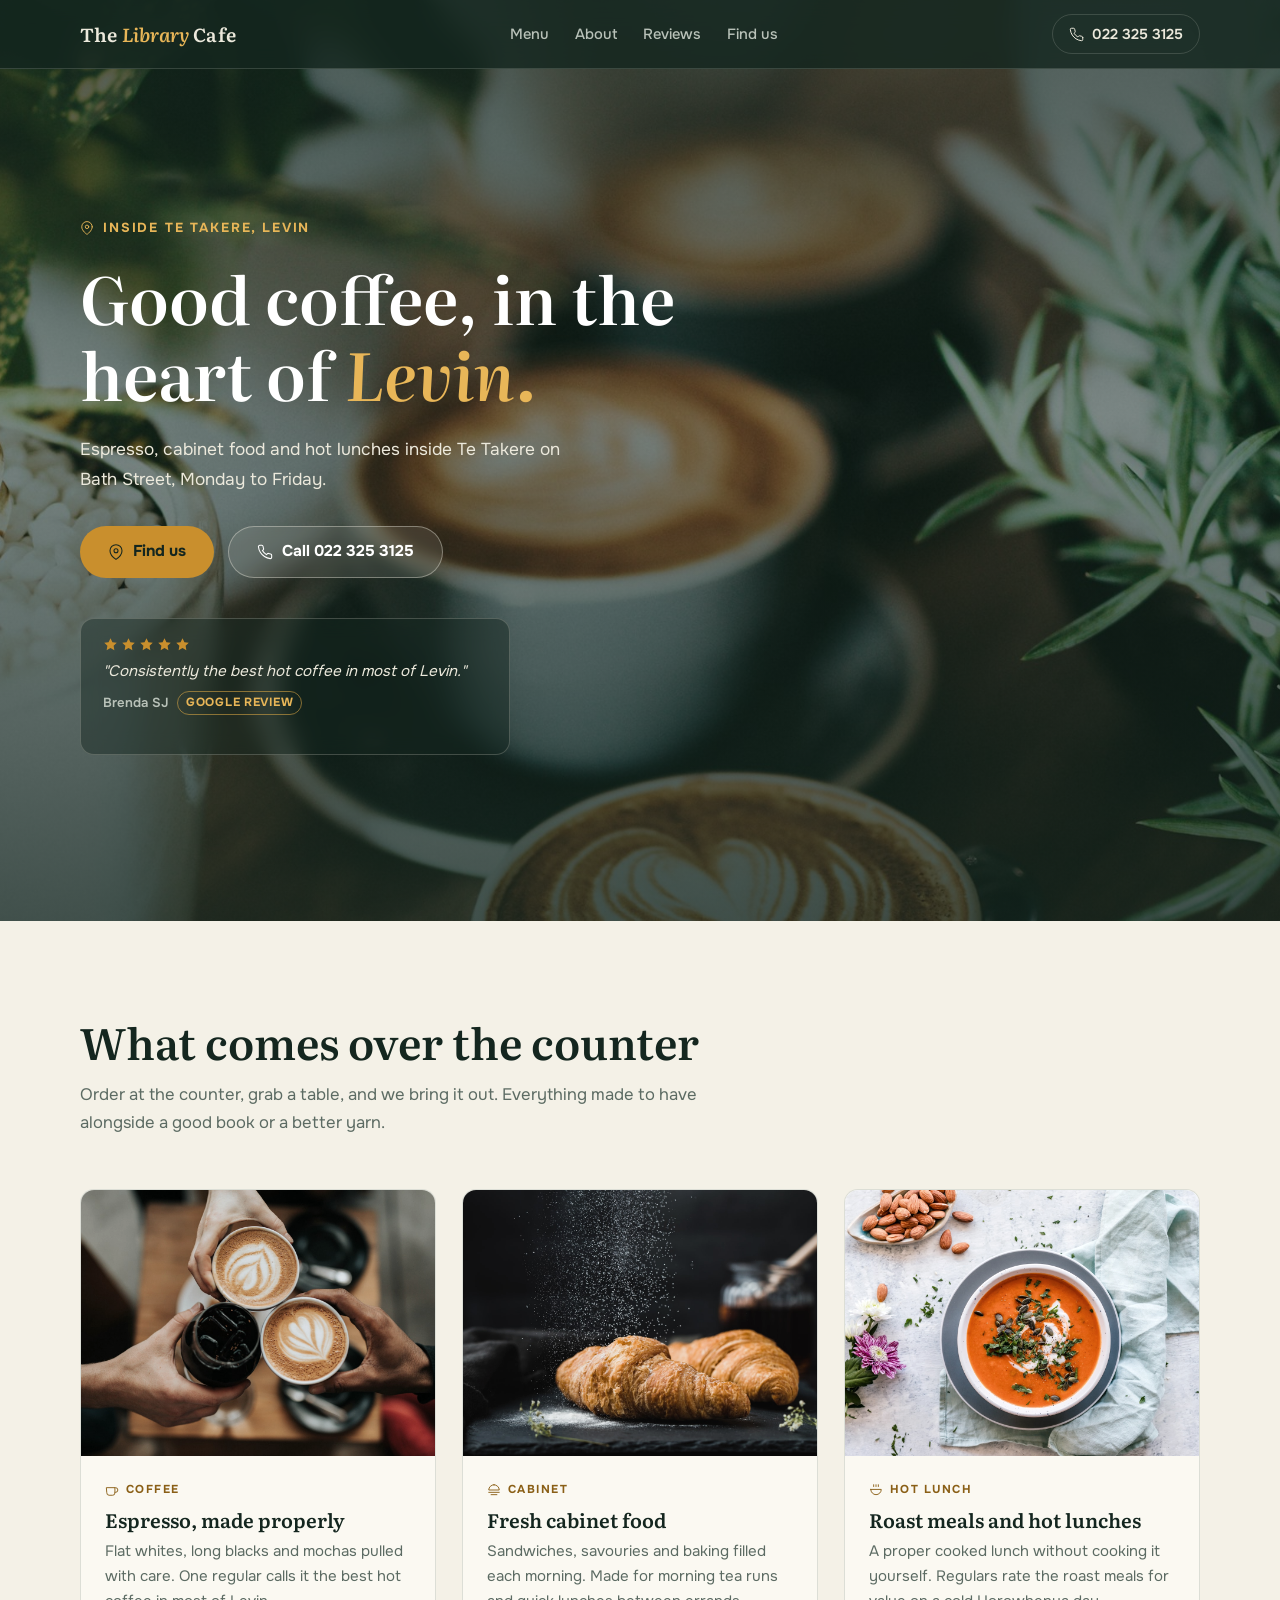
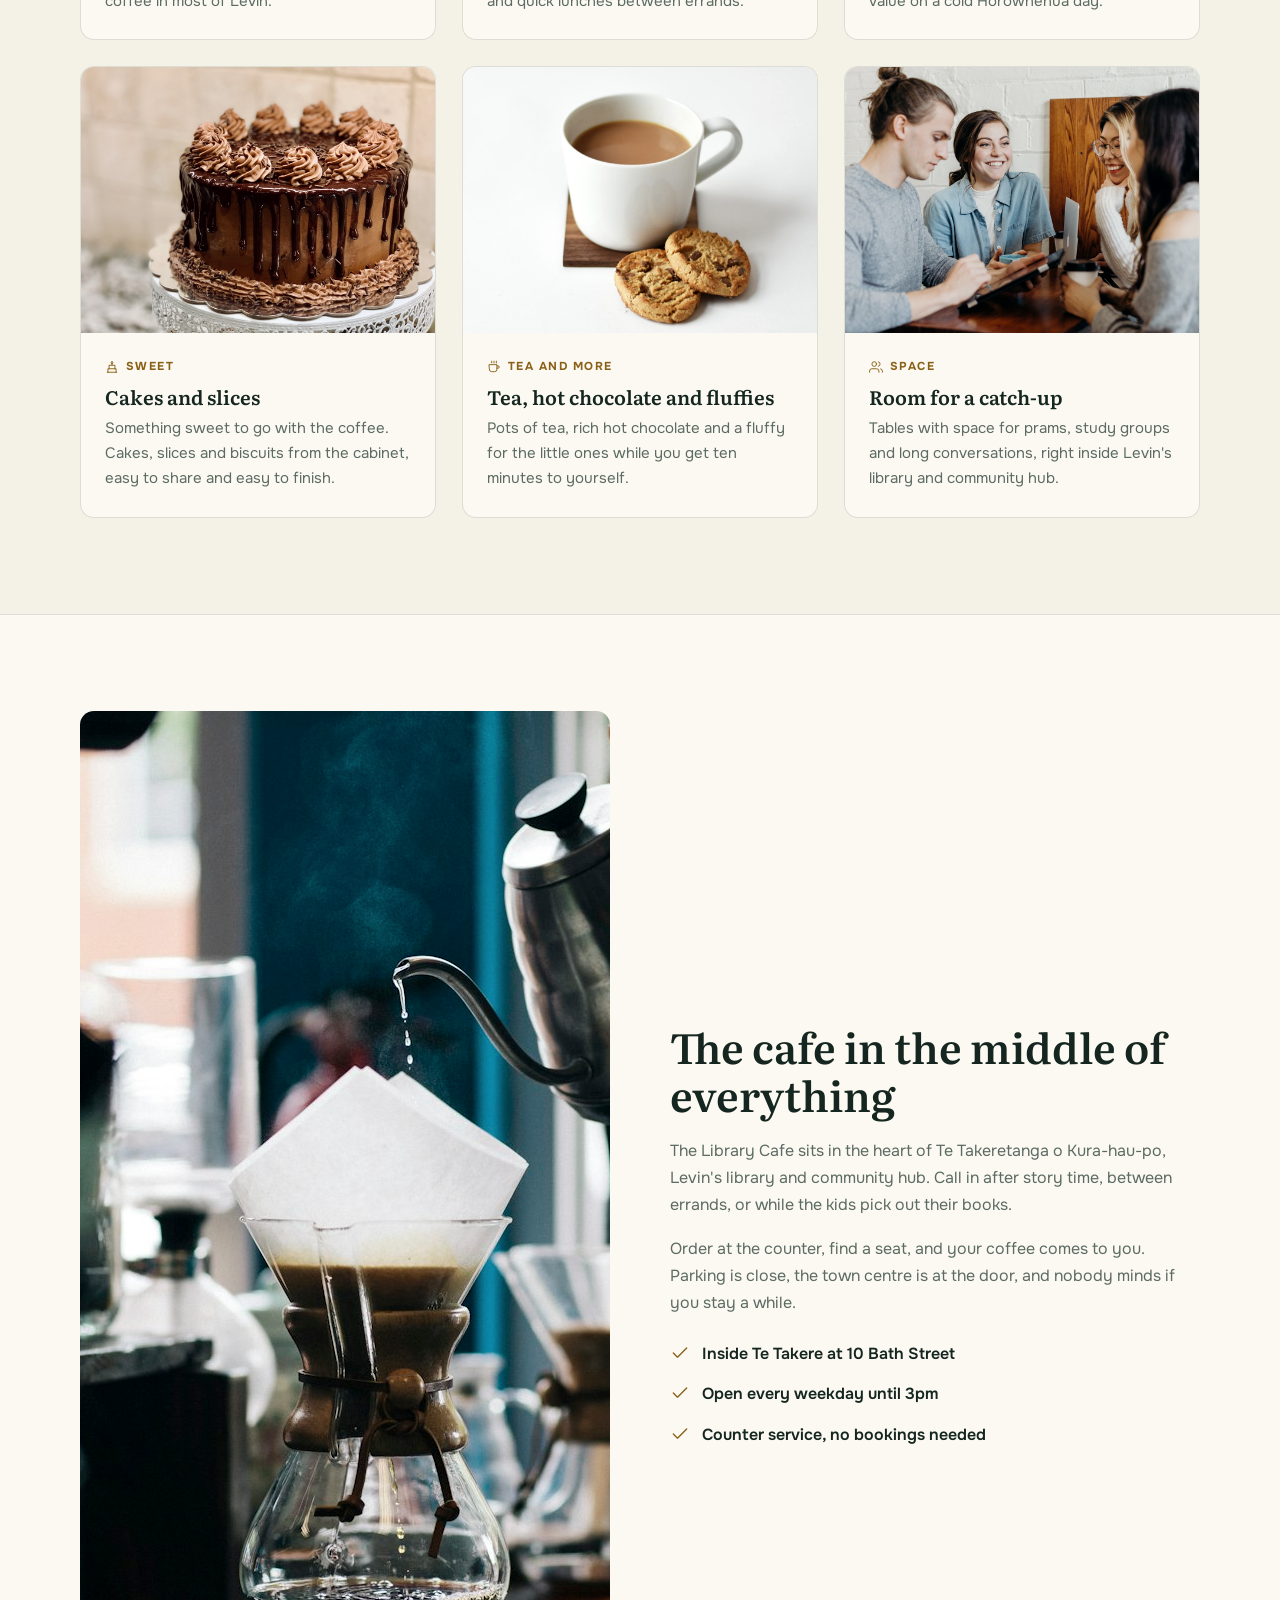
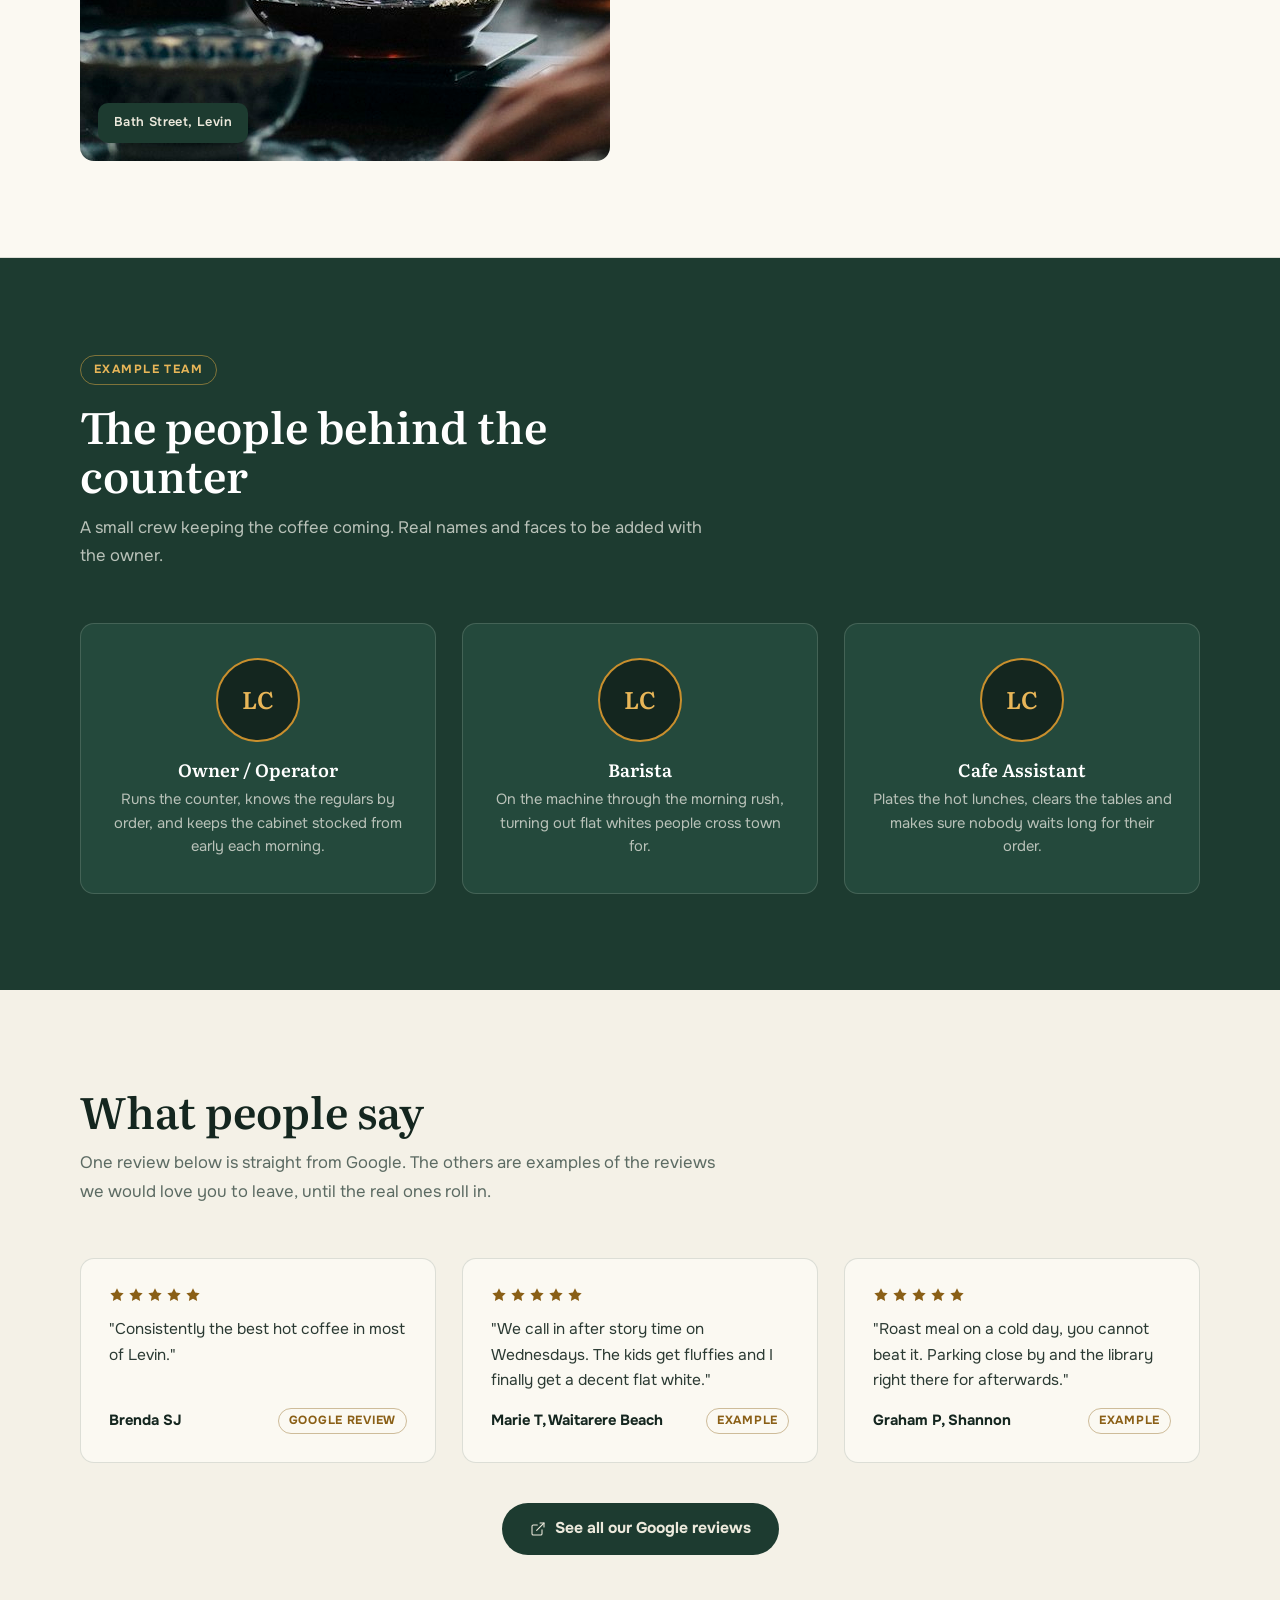
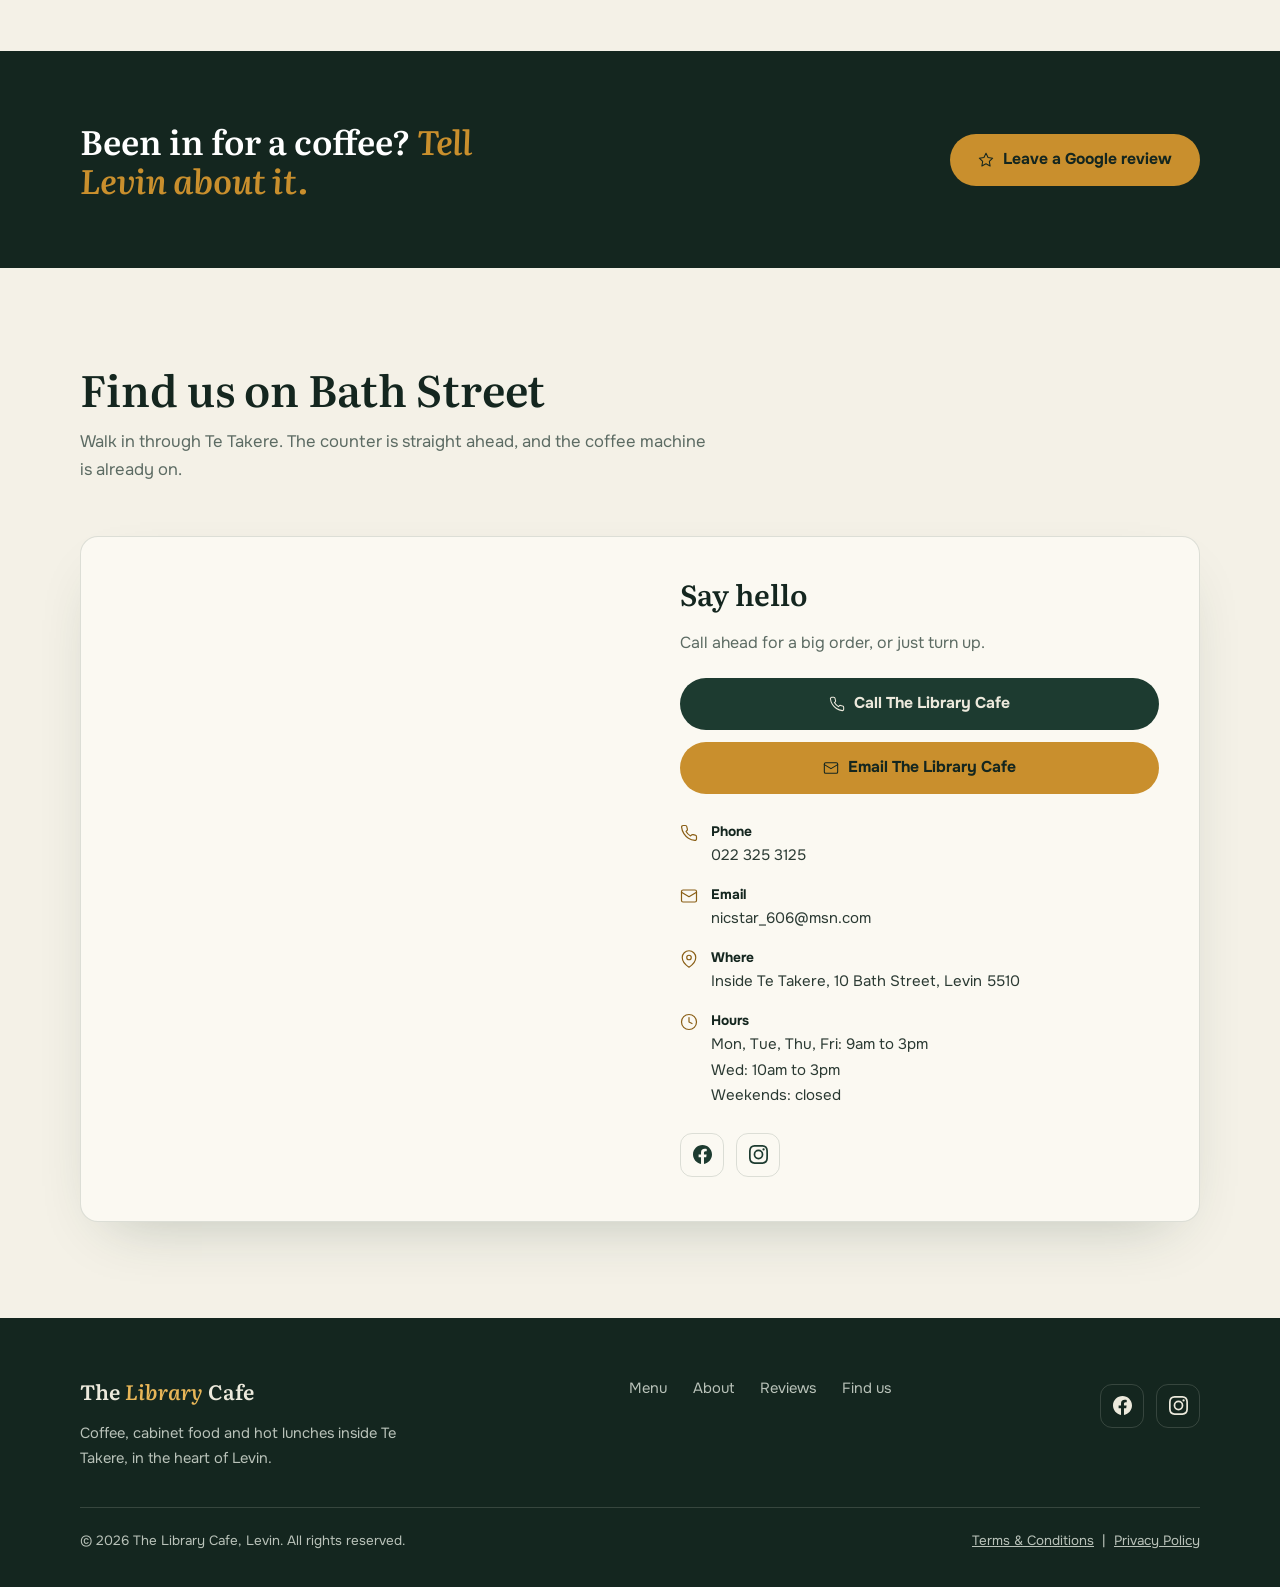
==== index.html @ fff2d2bd "Initial build: The Library Cafe" ====
<!DOCTYPE html>
<html lang="en-NZ">
<head>
<meta charset="UTF-8">
<meta name="viewport" content="width=device-width, initial-scale=1">
<title>The Library Cafe | Cafe, Levin</title>
<meta name="description" content="The Library Cafe inside Te Takere, 10 Bath Street, Levin. Espresso coffee, cabinet food, roast meals and a good place to catch up, Monday to Friday.">
<meta property="og:title" content="The Library Cafe | Cafe, Levin">
<meta property="og:description" content="Espresso coffee, cabinet food and hot lunches inside Te Takere, in the heart of Levin's town centre.">
<meta property="og:type" content="website">
<meta property="og:image" content="img/hero-coffee.jpg">
<link rel="icon" href="data:image/svg+xml,%3Csvg xmlns='http://www.w3.org/2000/svg' viewBox='0 0 64 64'%3E%3Crect width='64' height='64' rx='14' fill='%231d3b30'/%3E%3Ctext x='32' y='45' font-family='Georgia,serif' font-size='38' fill='%23c98f2d' text-anchor='middle'%3EL%3C/text%3E%3C/svg%3E">
<link rel="preconnect" href="https://fonts.googleapis.com">
<link rel="preconnect" href="https://fonts.gstatic.com" crossorigin>
<link href="https://fonts.googleapis.com/css2?family=Literata:opsz,wght@7..72,400;7..72,500;7..72,600;7..72,700&family=Onest:wght@400;500;600;700&display=swap" rel="stylesheet">
<style>
:root{
  --ink:#14261f;
  --pine:#1d3b30;
  --pine-2:#24493c;
  --bone:#f4f1e7;
  --card:#fbf9f2;
  --amber:#c98f2d;
  --amber-bright:#e8b658;
  --amber-deep:#8a5f16;
  --text:#2b3a33;
  --text-soft:#5c6b63;
  --on-dark:#ece9dc;
  --on-dark-soft:#b9c2b9;
  --line:rgba(29,59,48,.14);
  --line-dark:rgba(236,233,220,.16);
  --radius:14px;
  --ease:cubic-bezier(.16,1,.3,1);
}
*{margin:0;padding:0;box-sizing:border-box}
html{scroll-behavior:smooth}
body{font-family:'Onest',sans-serif;color:var(--text);background:var(--bone);line-height:1.7;font-size:16px;overflow-x:hidden}
img{max-width:100%;display:block;image-orientation:from-image}
h1,h2,h3{font-family:'Literata',serif;color:var(--ink);line-height:1.15}
a{color:inherit}
::selection{background:var(--amber);color:var(--ink)}
:focus-visible{outline:2px solid var(--amber);outline-offset:3px}

/* Intro overlay */
#intro{position:fixed;inset:0;background:var(--pine);z-index:200;display:flex;align-items:center;justify-content:center;transition:opacity .7s var(--ease),visibility .7s}
#intro.gone{opacity:0;visibility:hidden}
#intro .mark{font-family:'Literata',serif;color:var(--on-dark);font-size:1.5rem;letter-spacing:.02em;opacity:0;animation:introIn 1s var(--ease) .15s forwards}
#intro .mark em{font-style:italic;color:var(--amber-bright)}
@keyframes introIn{from{opacity:0;transform:translateY(14px)}to{opacity:1;transform:translateY(0)}}

/* Nav */
header{position:fixed;top:0;left:0;right:0;z-index:100;background:rgba(20,38,31,.82);backdrop-filter:blur(12px);-webkit-backdrop-filter:blur(12px);border-bottom:1px solid var(--line-dark)}
.nav{max-width:1160px;margin:0 auto;padding:0 20px;height:68px;display:flex;align-items:center;justify-content:space-between;gap:16px}
.logo{font-family:'Literata',serif;font-weight:600;font-size:1.18rem;color:var(--on-dark);text-decoration:none;letter-spacing:.01em;white-space:nowrap}
.logo em{font-style:italic;color:var(--amber-bright)}
.nav-links{display:flex;align-items:center;gap:26px;list-style:none}
.nav-links a{color:var(--on-dark-soft);text-decoration:none;font-size:.92rem;font-weight:500;transition:color .25s}
.nav-links a:hover{color:#fff}
.nav-phone{display:inline-flex;align-items:center;gap:8px;height:40px;padding:0 16px;border:1px solid var(--line-dark);border-radius:999px;color:var(--on-dark);text-decoration:none;font-weight:600;font-size:.9rem;line-height:1;transition:background .25s,border-color .25s}
.nav-phone:hover{background:var(--amber);border-color:var(--amber);color:var(--ink)}
.nav-phone svg{width:15px;height:15px;flex:none}
#menu-btn{display:none;background:none;border:1px solid var(--line-dark);border-radius:10px;width:44px;height:44px;color:var(--on-dark);cursor:pointer;align-items:center;justify-content:center}
#menu-btn svg{width:20px;height:20px}
#mobile-menu{display:none;background:rgba(20,38,31,.97);border-top:1px solid var(--line-dark);padding:10px 20px 22px}
#mobile-menu.open{display:block}
#mobile-menu a{display:block;padding:13px 4px;color:var(--on-dark);text-decoration:none;font-weight:500;border-bottom:1px solid var(--line-dark)}
#mobile-menu .m-call{margin-top:16px;display:flex;align-items:center;justify-content:center;gap:9px;background:var(--amber);color:var(--ink);border-radius:999px;height:48px;font-weight:700;border-bottom:none}
#mobile-menu .m-call svg{width:16px;height:16px}

/* Hero */
.hero{position:relative;min-height:100dvh;background:var(--pine);display:flex;align-items:center;overflow:hidden}
.hero-slides{position:absolute;inset:0}
.hero-slide{position:absolute;inset:0;background-size:cover;background-position:center;opacity:0;transition:opacity 1.6s ease}
.hero-slide.on{opacity:1}
.hero-scrim{position:absolute;inset:0;background:linear-gradient(180deg,rgba(20,38,31,.72) 0%,rgba(20,38,31,.5) 45%,rgba(20,38,31,.78) 100%)}
.hero-inner{position:relative;z-index:2;max-width:1160px;margin:0 auto;padding:120px 20px 70px;width:100%}
.hero-eyebrow{display:inline-flex;align-items:center;gap:9px;color:var(--amber-bright);font-size:.82rem;font-weight:700;letter-spacing:.14em;text-transform:uppercase;margin-bottom:20px}
.hero-eyebrow svg{width:14px;height:14px}
.hero h1{font-size:clamp(2.5rem,6vw,4.1rem);color:#fff;font-weight:600;max-width:15ch;margin-bottom:20px}
.hero h1 em{font-style:italic;color:var(--amber-bright);line-height:1.15;display:inline-block;padding-bottom:.08em}
.hero p{color:var(--on-dark);max-width:44ch;font-size:1.08rem;margin-bottom:32px}
.hero-ctas{display:flex;gap:14px;flex-wrap:wrap;margin-bottom:40px}
.btn{display:inline-flex;align-items:center;justify-content:center;gap:9px;height:52px;padding:0 28px;border-radius:999px;font-weight:700;font-size:.98rem;text-decoration:none;line-height:1;transition:transform .25s var(--ease),background .25s,color .25s;cursor:pointer;border:none;font-family:inherit}
.btn svg{width:16px;height:16px;flex:none}
.btn:active{transform:scale(.98)}
.btn-amber{background:var(--amber);color:var(--ink)}
.btn-amber:hover{background:#d89c38}
.btn-ghost{background:rgba(236,233,220,.1);color:#fff;border:1px solid rgba(236,233,220,.4);backdrop-filter:blur(6px)}
.btn-ghost:hover{background:rgba(236,233,220,.2)}
.hero-review{max-width:430px;background:rgba(20,38,31,.45);border:1px solid rgba(236,233,220,.22);border-radius:var(--radius);padding:18px 22px;backdrop-filter:blur(10px);-webkit-backdrop-filter:blur(10px)}
.hero-review .stars{color:var(--amber);display:flex;gap:3px;margin-bottom:8px}
.hero-review .stars svg{width:15px;height:15px}
.hq{min-height:76px}
.hq blockquote{color:var(--on-dark);font-size:.95rem;line-height:1.55;font-style:italic;transition:opacity .5s ease}
.hq cite{display:block;margin-top:7px;color:var(--on-dark-soft);font-size:.82rem;font-style:normal;font-weight:600}
.hq .tag{display:inline-block;margin-left:8px;font-size:.74rem;font-weight:700;letter-spacing:.06em;text-transform:uppercase;color:var(--amber-bright);border:1px solid rgba(226,172,69,.55);border-radius:999px;padding:1px 8px;vertical-align:1px}

/* Sections */
section{padding:96px 0}
.wrap{max-width:1160px;margin:0 auto;padding:0 20px}
.sec-head{max-width:640px;margin-bottom:52px}
.sec-head h2{font-size:clamp(1.9rem,4vw,2.7rem);font-weight:600;margin-bottom:14px}
.sec-head p{color:var(--text-soft);font-size:1.04rem}
.reveal{opacity:0;transform:translateY(26px);transition:opacity .8s var(--ease),transform .8s var(--ease)}
.reveal.in{opacity:1;transform:none}

/* Services */
.svc-grid{display:grid;grid-template-columns:repeat(3,1fr);gap:26px}
.svc{background:var(--card);border:1px solid var(--line);border-radius:var(--radius);overflow:hidden;transition:transform .35s var(--ease),box-shadow .35s var(--ease)}
.svc:hover{transform:translateY(-6px);box-shadow:0 18px 40px -18px rgba(29,59,48,.35)}
.svc-img{aspect-ratio:4/3;overflow:hidden}
.svc-img img{width:100%;height:100%;object-fit:cover;filter:saturate(.85) contrast(1.05);transition:transform .6s var(--ease)}
.svc:hover .svc-img img{transform:scale(1.05)}
.svc-body{padding:22px 24px 26px}
.svc-label{display:inline-flex;align-items:center;gap:7px;font-size:.72rem;font-weight:700;letter-spacing:.13em;text-transform:uppercase;color:var(--amber-deep);margin-bottom:9px}
.svc-label svg{width:14px;height:14px}
.svc h3{font-size:1.22rem;font-weight:600;margin-bottom:8px}
.svc p{color:var(--text-soft);font-size:.94rem;line-height:1.65}

/* About */
.about{background:var(--card);border-top:1px solid var(--line);border-bottom:1px solid var(--line)}
.about-grid{display:grid;grid-template-columns:1fr 1fr;gap:60px;align-items:center}
.about-photo{position:relative}
.about-photo img{aspect-ratio:4/3;object-fit:cover;width:100%;border-radius:var(--radius);filter:saturate(.85) contrast(1.05)}
.about-tag{position:absolute;left:18px;bottom:18px;background:var(--pine);color:var(--on-dark);font-size:.8rem;font-weight:600;padding:9px 16px;border-radius:10px;letter-spacing:.03em}
.about-copy h2{font-size:clamp(1.9rem,4vw,2.6rem);font-weight:600;margin-bottom:18px}
.about-copy p{color:var(--text-soft);margin-bottom:16px}
.about-list{list-style:none;margin-top:24px;display:grid;gap:13px}
.about-list li{display:flex;gap:12px;align-items:flex-start;font-weight:600;color:var(--ink)}
.about-list svg{width:20px;height:20px;color:var(--amber-deep);flex:none;margin-top:3px}

/* Crew */
.crew{background:var(--pine)}
.crew .sec-head h2{color:#fff}
.crew .sec-head p{color:var(--on-dark-soft)}
.crew-badge{display:inline-block;font-size:.74rem;font-weight:700;letter-spacing:.12em;text-transform:uppercase;color:var(--amber-bright);border:1px solid rgba(226,172,69,.5);border-radius:999px;padding:4px 13px;margin-bottom:16px}
.crew-grid{display:grid;grid-template-columns:repeat(3,1fr);gap:26px}
.crew-card{background:var(--pine-2);border:1px solid var(--line-dark);border-radius:var(--radius);padding:34px 26px;text-align:center;transition:transform .35s var(--ease)}
.crew-card:hover{transform:translateY(-5px)}
.avatar{width:84px;height:84px;border-radius:50%;background:var(--ink);border:2px solid var(--amber);color:var(--amber-bright);font-family:'Literata',serif;font-size:1.5rem;font-weight:600;display:flex;align-items:center;justify-content:center;margin:0 auto 18px}
.crew-card h3{color:#fff;font-size:1.12rem;font-weight:600;margin-bottom:8px}
.crew-card p{color:var(--on-dark-soft);font-size:.92rem;line-height:1.6}

/* Reviews */
.rev-grid{display:grid;grid-template-columns:repeat(3,1fr);gap:26px;margin-bottom:40px}
.rev-card{background:var(--card);border:1px solid var(--line);border-radius:var(--radius);padding:28px;display:flex;flex-direction:column;gap:14px}
.rev-card .stars{color:var(--amber-deep);display:flex;gap:3px}
.rev-card .stars svg{width:16px;height:16px}
.rev-card blockquote{font-size:.97rem;line-height:1.65;color:var(--text);flex:1}
.rev-meta{display:flex;align-items:center;justify-content:space-between;gap:10px}
.rev-meta strong{color:var(--ink);font-size:.92rem}
.rev-meta span{font-size:.74rem;font-weight:700;letter-spacing:.06em;text-transform:uppercase;color:var(--amber-deep);border:1px solid rgba(138,95,22,.4);border-radius:999px;padding:2px 10px;white-space:nowrap}
.rev-cta{text-align:center}
.btn-pine{background:var(--pine);color:var(--on-dark)}
.btn-pine:hover{background:var(--pine-2)}

/* Review banner */
.banner{background:var(--ink);padding:70px 0}
.banner-inner{display:flex;align-items:center;justify-content:space-between;gap:30px;flex-wrap:wrap}
.banner h2{color:#fff;font-size:clamp(1.5rem,3.4vw,2.1rem);font-weight:600;max-width:24ch}
.banner h2 em{font-style:italic;color:var(--amber)}

/* Contact */
.contact-card{background:var(--card);border:1px solid var(--line);border-radius:calc(var(--radius) + 4px);overflow:hidden;display:grid;grid-template-columns:1fr 1fr;box-shadow:0 24px 60px -30px rgba(29,59,48,.3)}
.contact-map iframe{width:100%;height:100%;min-height:420px;border:0;display:block}
.contact-info{padding:40px 40px 44px;display:flex;flex-direction:column;gap:14px}
.contact-info h2{font-size:1.8rem;font-weight:600;margin-bottom:4px}
.contact-info>p{color:var(--text-soft);margin-bottom:8px}
.contact-btns{display:grid;gap:12px;margin-bottom:12px}
.contact-btns .btn{width:100%}
.c-row{display:flex;gap:13px;align-items:flex-start;font-size:.94rem;color:var(--text)}
.c-row svg{width:18px;height:18px;color:var(--amber-deep);flex:none;margin-top:4px}
.c-row strong{display:block;color:var(--ink);font-size:.86rem}
.c-row a{text-decoration:none;color:var(--text)}
.c-row a:hover{color:var(--amber-deep)}
.socials{display:flex;gap:12px;margin-top:10px}
.socials a{width:44px;height:44px;border:1px solid var(--line);border-radius:12px;display:flex;align-items:center;justify-content:center;color:var(--pine);transition:background .25s,color .25s,border-color .25s}
.socials a:hover{background:var(--pine);color:var(--on-dark);border-color:var(--pine)}
.socials svg{width:19px;height:19px}

/* Footer */
footer{background:var(--ink);color:var(--on-dark-soft);padding:56px 0 34px}
.foot-grid{display:flex;justify-content:space-between;gap:30px;flex-wrap:wrap;align-items:flex-start;margin-bottom:36px}
.foot-brand .logo{font-size:1.3rem}
.foot-brand p{max-width:34ch;font-size:.92rem;margin-top:12px}
.foot-links{display:flex;gap:26px;list-style:none;flex-wrap:wrap}
.foot-links a{color:var(--on-dark-soft);text-decoration:none;font-size:.92rem;transition:color .25s}
.foot-links a:hover{color:#fff}
footer .socials a{border-color:var(--line-dark);color:var(--on-dark)}
footer .socials a:hover{background:var(--amber);color:var(--ink);border-color:var(--amber)}
.foot-base{border-top:1px solid var(--line-dark);padding-top:22px;display:flex;justify-content:space-between;gap:14px;flex-wrap:wrap;font-size:.84rem}
.foot-base a{color:var(--on-dark-soft)}

/* Responsive */
@media (max-width:960px){
  .svc-grid,.crew-grid,.rev-grid{grid-template-columns:repeat(2,1fr)}
  .about-grid{gap:40px}
}
@media (max-width:768px){
  .nav-links{display:none}
  #menu-btn{display:flex}
  .nav-phone{display:none}
  .about-grid,.contact-card{grid-template-columns:1fr}
  .contact-map{order:2}
  .contact-map iframe{min-height:300px}
  .contact-info{order:1;padding:30px 24px 34px}
  section{padding:70px 0}
}
@media (max-width:600px){
  .svc-grid,.crew-grid,.rev-grid{grid-template-columns:1fr}
  .hero-inner{padding:110px 20px 60px}
  .hero-ctas .btn{width:100%}
  .banner-inner{justify-content:center;text-align:center}
}
@media (prefers-reduced-motion:reduce){
  html{scroll-behavior:auto}
  *,*::before,*::after{animation-duration:.01ms !important;transition-duration:.01ms !important}
  .reveal{opacity:1;transform:none}
}
</style>
</head>
<body>

<div id="intro" aria-hidden="true"><div class="mark">The <em>Library</em> Cafe</div></div>

<header>
  <nav class="nav" aria-label="Main">
    <a class="logo" href="#top">The <em>Library</em> Cafe</a>
    <ul class="nav-links">
      <li><a href="#services">Menu</a></li>
      <li><a href="#about">About</a></li>
      <li><a href="#reviews">Reviews</a></li>
      <li><a href="#contact">Find us</a></li>
    </ul>
    <a class="nav-phone" href="tel:+64223253125">
      <svg viewBox="0 0 24 24" fill="none" stroke="currentColor" stroke-width="1.6" stroke-linecap="round" stroke-linejoin="round"><path d="M22 16.92v3a2 2 0 0 1-2.18 2 19.79 19.79 0 0 1-8.63-3.07 19.5 19.5 0 0 1-6-6 19.79 19.79 0 0 1-3.07-8.67A2 2 0 0 1 4.11 2h3a2 2 0 0 1 2 1.72c.13.96.36 1.9.7 2.81a2 2 0 0 1-.45 2.11L8.09 9.91a16 16 0 0 0 6 6l1.27-1.27a2 2 0 0 1 2.11-.45c.91.34 1.85.57 2.81.7A2 2 0 0 1 22 16.92z"/></svg>
      022 325 3125
    </a>
    <button id="menu-btn" aria-label="Open menu" aria-expanded="false">
      <svg viewBox="0 0 24 24" fill="none" stroke="currentColor" stroke-width="1.6" stroke-linecap="round"><line x1="4" y1="7" x2="20" y2="7"/><line x1="4" y1="12" x2="20" y2="12"/><line x1="4" y1="17" x2="20" y2="17"/></svg>
    </button>
  </nav>
  <div id="mobile-menu">
    <a href="#services">Menu</a>
    <a href="#about">About</a>
    <a href="#reviews">Reviews</a>
    <a href="#contact">Find us</a>
    <a class="m-call" href="tel:+64223253125">
      <svg viewBox="0 0 24 24" fill="none" stroke="currentColor" stroke-width="1.6" stroke-linecap="round" stroke-linejoin="round"><path d="M22 16.92v3a2 2 0 0 1-2.18 2 19.79 19.79 0 0 1-8.63-3.07 19.5 19.5 0 0 1-6-6 19.79 19.79 0 0 1-3.07-8.67A2 2 0 0 1 4.11 2h3a2 2 0 0 1 2 1.72c.13.96.36 1.9.7 2.81a2 2 0 0 1-.45 2.11L8.09 9.91a16 16 0 0 0 6 6l1.27-1.27a2 2 0 0 1 2.11-.45c.91.34 1.85.57 2.81.7A2 2 0 0 1 22 16.92z"/></svg>
      Call 022 325 3125
    </a>
  </div>
</header>

<main id="top">

<!-- HERO -->
<section class="hero" id="home" aria-label="Welcome">
  <div class="hero-slides" aria-hidden="true">
    <div class="hero-slide on" style="background-image:url('img/hero-coffee.jpg')"></div>
    <div class="hero-slide" data-src="img/hero-interior.jpg"></div>
    <div class="hero-slide" data-src="img/hero-food.jpg"></div>
  </div>
  <div class="hero-scrim" aria-hidden="true"></div>
  <div class="hero-inner">
    <span class="hero-eyebrow">
      <svg viewBox="0 0 24 24" fill="none" stroke="currentColor" stroke-width="1.6" stroke-linecap="round" stroke-linejoin="round"><path d="M21 10c0 7-9 13-9 13s-9-6-9-13a9 9 0 0 1 18 0z"/><circle cx="12" cy="10" r="3"/></svg>
      Inside Te Takere, Levin
    </span>
    <h1>Good coffee, in the heart of <em>Levin.</em></h1>
    <p>Espresso, cabinet food and hot lunches inside Te Takere on Bath Street, Monday to Friday.</p>
    <div class="hero-ctas">
      <a class="btn btn-amber" href="#contact">
        <svg viewBox="0 0 24 24" fill="none" stroke="currentColor" stroke-width="1.6" stroke-linecap="round" stroke-linejoin="round"><path d="M21 10c0 7-9 13-9 13s-9-6-9-13a9 9 0 0 1 18 0z"/><circle cx="12" cy="10" r="3"/></svg>
        Find us
      </a>
      <a class="btn btn-ghost" href="tel:+64223253125">
        <svg viewBox="0 0 24 24" fill="none" stroke="currentColor" stroke-width="1.6" stroke-linecap="round" stroke-linejoin="round"><path d="M22 16.92v3a2 2 0 0 1-2.18 2 19.79 19.79 0 0 1-8.63-3.07 19.5 19.5 0 0 1-6-6 19.79 19.79 0 0 1-3.07-8.67A2 2 0 0 1 4.11 2h3a2 2 0 0 1 2 1.72c.13.96.36 1.9.7 2.81a2 2 0 0 1-.45 2.11L8.09 9.91a16 16 0 0 0 6 6l1.27-1.27a2 2 0 0 1 2.11-.45c.91.34 1.85.57 2.81.7A2 2 0 0 1 22 16.92z"/></svg>
        Call 022 325 3125
      </a>
    </div>
    <div class="hero-review" aria-label="Reviews">
      <div class="stars" aria-hidden="true">
        <svg viewBox="0 0 24 24" fill="currentColor"><path d="M12 2l3.09 6.26L22 9.27l-5 4.87 1.18 6.88L12 17.77l-6.18 3.25L7 14.14 2 9.27l6.91-1.01z"/></svg>
        <svg viewBox="0 0 24 24" fill="currentColor"><path d="M12 2l3.09 6.26L22 9.27l-5 4.87 1.18 6.88L12 17.77l-6.18 3.25L7 14.14 2 9.27l6.91-1.01z"/></svg>
        <svg viewBox="0 0 24 24" fill="currentColor"><path d="M12 2l3.09 6.26L22 9.27l-5 4.87 1.18 6.88L12 17.77l-6.18 3.25L7 14.14 2 9.27l6.91-1.01z"/></svg>
        <svg viewBox="0 0 24 24" fill="currentColor"><path d="M12 2l3.09 6.26L22 9.27l-5 4.87 1.18 6.88L12 17.77l-6.18 3.25L7 14.14 2 9.27l6.91-1.01z"/></svg>
        <svg viewBox="0 0 24 24" fill="currentColor"><path d="M12 2l3.09 6.26L22 9.27l-5 4.87 1.18 6.88L12 17.77l-6.18 3.25L7 14.14 2 9.27l6.91-1.01z"/></svg>
      </div>
      <div class="hq">
        <blockquote id="hq-text">"Consistently the best hot coffee in most of Levin."</blockquote>
        <cite id="hq-cite">Brenda SJ<span class="tag" id="hq-tag">Google review</span></cite>
      </div>
    </div>
  </div>
</section>

<!-- SERVICES -->
<section id="services">
  <div class="wrap">
    <div class="sec-head reveal">
      <h2>What comes over the counter</h2>
      <p>Order at the counter, grab a table, and we bring it out. Everything made to have alongside a good book or a better yarn.</p>
    </div>
    <div class="svc-grid">
      <article class="svc reveal">
        <div class="svc-img"><img src="img/card-espresso.jpg" alt="Three cups of espresso coffee held together over a cafe table" width="1200" height="900" loading="lazy"></div>
        <div class="svc-body">
          <span class="svc-label"><svg viewBox="0 0 24 24" fill="none" stroke="currentColor" stroke-width="1.6" stroke-linecap="round" stroke-linejoin="round"><path d="M17 8h1a4 4 0 1 1 0 8h-1"/><path d="M3 8h14v9a4 4 0 0 1-4 4H7a4 4 0 0 1-4-4z"/></svg>Coffee</span>
          <h3>Espresso, made properly</h3>
          <p>Flat whites, long blacks and mochas pulled with care. One regular calls it the best hot coffee in most of Levin.</p>
        </div>
      </article>
      <article class="svc reveal">
        <div class="svc-img"><img src="img/card-cabinet.jpg" alt="Fresh croissants dusted with icing sugar" width="1200" height="900" loading="lazy"></div>
        <div class="svc-body">
          <span class="svc-label"><svg viewBox="0 0 24 24" fill="none" stroke="currentColor" stroke-width="1.6" stroke-linecap="round" stroke-linejoin="round"><path d="M12 3a9 9 0 0 0-9 9h18a9 9 0 0 0-9-9z"/><line x1="3" y1="16" x2="21" y2="16"/><line x1="7" y1="20" x2="17" y2="20"/></svg>Cabinet</span>
          <h3>Fresh cabinet food</h3>
          <p>Sandwiches, savouries and baking filled each morning. Made for morning tea runs and quick lunches between errands.</p>
        </div>
      </article>
      <article class="svc reveal">
        <div class="svc-img"><img src="img/card-roast.jpg" alt="Hearty bowl of hot soup topped with fresh herbs and seeds" width="1200" height="900" loading="lazy"></div>
        <div class="svc-body">
          <span class="svc-label"><svg viewBox="0 0 24 24" fill="none" stroke="currentColor" stroke-width="1.6" stroke-linecap="round" stroke-linejoin="round"><path d="M3 11h18a9 9 0 0 1-9 9 9 9 0 0 1-9-9z"/><path d="M8 3v3M12 3v3M16 3v3"/></svg>Hot lunch</span>
          <h3>Roast meals and hot lunches</h3>
          <p>A proper cooked lunch without cooking it yourself. Regulars rate the roast meals for value on a cold Horowhenua day.</p>
        </div>
      </article>
      <article class="svc reveal">
        <div class="svc-img"><img src="img/card-cake.jpg" alt="Chocolate layer cake with dripping ganache on a cake stand" width="1200" height="900" loading="lazy"></div>
        <div class="svc-body">
          <span class="svc-label"><svg viewBox="0 0 24 24" fill="none" stroke="currentColor" stroke-width="1.6" stroke-linecap="round" stroke-linejoin="round"><path d="M4 21h16M5 21v-6h14v6M7 15V9h10v6"/><path d="M12 9V6M12 6a1.5 1.5 0 0 1-1.5-1.5C10.5 3 12 2 12 2s1.5 1 1.5 2.5A1.5 1.5 0 0 1 12 6z"/></svg>Sweet</span>
          <h3>Cakes and slices</h3>
          <p>Something sweet to go with the coffee. Cakes, slices and biscuits from the cabinet, easy to share and easy to finish.</p>
        </div>
      </article>
      <article class="svc reveal">
        <div class="svc-img"><img src="img/card-drinks.jpg" alt="Cup of milky tea with chocolate chip biscuits" width="1200" height="900" loading="lazy"></div>
        <div class="svc-body">
          <span class="svc-label"><svg viewBox="0 0 24 24" fill="none" stroke="currentColor" stroke-width="1.6" stroke-linecap="round" stroke-linejoin="round"><path d="M8 2v3M12 2v3M16 2v3"/><path d="M4 8h13v8a4 4 0 0 1-4 4H8a4 4 0 0 1-4-4z"/><path d="M17 10h2a2 2 0 1 1 0 4h-2"/></svg>Tea and more</span>
          <h3>Tea, hot chocolate and fluffies</h3>
          <p>Pots of tea, rich hot chocolate and a fluffy for the little ones while you get ten minutes to yourself.</p>
        </div>
      </article>
      <article class="svc reveal">
        <div class="svc-img"><img src="img/card-catchup.jpg" alt="Four friends laughing over coffee at a cafe table" width="1200" height="900" loading="lazy"></div>
        <div class="svc-body">
          <span class="svc-label"><svg viewBox="0 0 24 24" fill="none" stroke="currentColor" stroke-width="1.6" stroke-linecap="round" stroke-linejoin="round"><path d="M17 21v-2a4 4 0 0 0-4-4H5a4 4 0 0 0-4 4v2"/><circle cx="9" cy="7" r="4"/><path d="M23 21v-2a4 4 0 0 0-3-3.87"/><path d="M16 3.13a4 4 0 0 1 0 7.75"/></svg>Space</span>
          <h3>Room for a catch-up</h3>
          <p>Tables with space for prams, study groups and long conversations, right inside Levin's library and community hub.</p>
        </div>
      </article>
    </div>
  </div>
</section>

<!-- ABOUT -->
<section class="about" id="about">
  <div class="wrap">
    <div class="about-grid">
      <div class="about-photo reveal">
        <img src="img/about-cafe.jpg" alt="Barista pouring hot water over a filter coffee at the counter" width="1400" height="1050" loading="lazy">
        <span class="about-tag">Bath Street, Levin</span>
      </div>
      <div class="about-copy reveal">
        <h2>The cafe in the middle of everything</h2>
        <p>The Library Cafe sits in the heart of Te Takeretanga o Kura-hau-po, Levin's library and community hub. Call in after story time, between errands, or while the kids pick out their books.</p>
        <p>Order at the counter, find a seat, and your coffee comes to you. Parking is close, the town centre is at the door, and nobody minds if you stay a while.</p>
        <ul class="about-list">
          <li><svg viewBox="0 0 24 24" fill="none" stroke="currentColor" stroke-width="1.6" stroke-linecap="round" stroke-linejoin="round"><path d="M20 6L9 17l-5-5"/></svg>Inside Te Takere at 10 Bath Street</li>
          <li><svg viewBox="0 0 24 24" fill="none" stroke="currentColor" stroke-width="1.6" stroke-linecap="round" stroke-linejoin="round"><path d="M20 6L9 17l-5-5"/></svg>Open every weekday until 3pm</li>
          <li><svg viewBox="0 0 24 24" fill="none" stroke="currentColor" stroke-width="1.6" stroke-linecap="round" stroke-linejoin="round"><path d="M20 6L9 17l-5-5"/></svg>Counter service, no bookings needed</li>
        </ul>
      </div>
    </div>
  </div>
</section>

<!-- CREW -->
<section class="crew" id="crew">
  <div class="wrap">
    <div class="sec-head reveal">
      <span class="crew-badge">Example team</span>
      <h2>The people behind the counter</h2>
      <p>A small crew keeping the coffee coming. Real names and faces to be added with the owner.</p>
    </div>
    <div class="crew-grid">
      <div class="crew-card reveal">
        <div class="avatar" aria-hidden="true">LC</div>
        <h3>Owner / Operator</h3>
        <p>Runs the counter, knows the regulars by order, and keeps the cabinet stocked from early each morning.</p>
      </div>
      <div class="crew-card reveal">
        <div class="avatar" aria-hidden="true">LC</div>
        <h3>Barista</h3>
        <p>On the machine through the morning rush, turning out flat whites people cross town for.</p>
      </div>
      <div class="crew-card reveal">
        <div class="avatar" aria-hidden="true">LC</div>
        <h3>Cafe Assistant</h3>
        <p>Plates the hot lunches, clears the tables and makes sure nobody waits long for their order.</p>
      </div>
    </div>
  </div>
</section>

<!-- REVIEWS -->
<section id="reviews">
  <div class="wrap">
    <div class="sec-head reveal">
      <h2>What people say</h2>
      <p>One review below is straight from Google. The others are examples of the reviews we would love you to leave, until the real ones roll in.</p>
    </div>
    <div class="rev-grid">
      <article class="rev-card reveal">
        <div class="stars" aria-label="5 stars">
          <svg viewBox="0 0 24 24" fill="currentColor"><path d="M12 2l3.09 6.26L22 9.27l-5 4.87 1.18 6.88L12 17.77l-6.18 3.25L7 14.14 2 9.27l6.91-1.01z"/></svg>
          <svg viewBox="0 0 24 24" fill="currentColor"><path d="M12 2l3.09 6.26L22 9.27l-5 4.87 1.18 6.88L12 17.77l-6.18 3.25L7 14.14 2 9.27l6.91-1.01z"/></svg>
          <svg viewBox="0 0 24 24" fill="currentColor"><path d="M12 2l3.09 6.26L22 9.27l-5 4.87 1.18 6.88L12 17.77l-6.18 3.25L7 14.14 2 9.27l6.91-1.01z"/></svg>
          <svg viewBox="0 0 24 24" fill="currentColor"><path d="M12 2l3.09 6.26L22 9.27l-5 4.87 1.18 6.88L12 17.77l-6.18 3.25L7 14.14 2 9.27l6.91-1.01z"/></svg>
          <svg viewBox="0 0 24 24" fill="currentColor"><path d="M12 2l3.09 6.26L22 9.27l-5 4.87 1.18 6.88L12 17.77l-6.18 3.25L7 14.14 2 9.27l6.91-1.01z"/></svg>
        </div>
        <blockquote>"Consistently the best hot coffee in most of Levin."</blockquote>
        <div class="rev-meta"><strong>Brenda SJ</strong><span>Google review</span></div>
      </article>
      <article class="rev-card reveal">
        <div class="stars" aria-label="5 stars">
          <svg viewBox="0 0 24 24" fill="currentColor"><path d="M12 2l3.09 6.26L22 9.27l-5 4.87 1.18 6.88L12 17.77l-6.18 3.25L7 14.14 2 9.27l6.91-1.01z"/></svg>
          <svg viewBox="0 0 24 24" fill="currentColor"><path d="M12 2l3.09 6.26L22 9.27l-5 4.87 1.18 6.88L12 17.77l-6.18 3.25L7 14.14 2 9.27l6.91-1.01z"/></svg>
          <svg viewBox="0 0 24 24" fill="currentColor"><path d="M12 2l3.09 6.26L22 9.27l-5 4.87 1.18 6.88L12 17.77l-6.18 3.25L7 14.14 2 9.27l6.91-1.01z"/></svg>
          <svg viewBox="0 0 24 24" fill="currentColor"><path d="M12 2l3.09 6.26L22 9.27l-5 4.87 1.18 6.88L12 17.77l-6.18 3.25L7 14.14 2 9.27l6.91-1.01z"/></svg>
          <svg viewBox="0 0 24 24" fill="currentColor"><path d="M12 2l3.09 6.26L22 9.27l-5 4.87 1.18 6.88L12 17.77l-6.18 3.25L7 14.14 2 9.27l6.91-1.01z"/></svg>
        </div>
        <blockquote>"We call in after story time on Wednesdays. The kids get fluffies and I finally get a decent flat white."</blockquote>
        <div class="rev-meta"><strong>Marie T, Waitarere Beach</strong><span>Example</span></div>
      </article>
      <article class="rev-card reveal">
        <div class="stars" aria-label="5 stars">
          <svg viewBox="0 0 24 24" fill="currentColor"><path d="M12 2l3.09 6.26L22 9.27l-5 4.87 1.18 6.88L12 17.77l-6.18 3.25L7 14.14 2 9.27l6.91-1.01z"/></svg>
          <svg viewBox="0 0 24 24" fill="currentColor"><path d="M12 2l3.09 6.26L22 9.27l-5 4.87 1.18 6.88L12 17.77l-6.18 3.25L7 14.14 2 9.27l6.91-1.01z"/></svg>
          <svg viewBox="0 0 24 24" fill="currentColor"><path d="M12 2l3.09 6.26L22 9.27l-5 4.87 1.18 6.88L12 17.77l-6.18 3.25L7 14.14 2 9.27l6.91-1.01z"/></svg>
          <svg viewBox="0 0 24 24" fill="currentColor"><path d="M12 2l3.09 6.26L22 9.27l-5 4.87 1.18 6.88L12 17.77l-6.18 3.25L7 14.14 2 9.27l6.91-1.01z"/></svg>
          <svg viewBox="0 0 24 24" fill="currentColor"><path d="M12 2l3.09 6.26L22 9.27l-5 4.87 1.18 6.88L12 17.77l-6.18 3.25L7 14.14 2 9.27l6.91-1.01z"/></svg>
        </div>
        <blockquote>"Roast meal on a cold day, you cannot beat it. Parking close by and the library right there for afterwards."</blockquote>
        <div class="rev-meta"><strong>Graham P, Shannon</strong><span>Example</span></div>
      </article>
    </div>
    <div class="rev-cta reveal">
      <a class="btn btn-pine" href="https://www.google.com/maps/search/?api=1&query=The+Library+Cafe+10+Bath+Street+Levin" target="_blank" rel="noopener">
        <svg viewBox="0 0 24 24" fill="none" stroke="currentColor" stroke-width="1.6" stroke-linecap="round" stroke-linejoin="round"><path d="M18 13v6a2 2 0 0 1-2 2H5a2 2 0 0 1-2-2V8a2 2 0 0 1 2-2h6"/><polyline points="15 3 21 3 21 9"/><line x1="10" y1="14" x2="21" y2="3"/></svg>
        See all our Google reviews
      </a>
    </div>
  </div>
</section>

<!-- REVIEW BANNER -->
<section class="banner" aria-label="Leave a review">
  <div class="wrap banner-inner reveal">
    <h2>Been in for a coffee? <em>Tell Levin about it.</em></h2>
    <a class="btn btn-amber" href="https://www.google.com/maps/search/?api=1&query=The+Library+Cafe+10+Bath+Street+Levin" target="_blank" rel="noopener">
      <svg viewBox="0 0 24 24" fill="none" stroke="currentColor" stroke-width="1.6" stroke-linecap="round" stroke-linejoin="round"><path d="M12 2l3.09 6.26L22 9.27l-5 4.87 1.18 6.88L12 17.77l-6.18 3.25L7 14.14 2 9.27l6.91-1.01z"/></svg>
      Leave a Google review
    </a>
  </div>
</section>

<!-- CONTACT -->
<section id="contact">
  <div class="wrap">
    <div class="sec-head reveal">
      <h2>Find us on Bath Street</h2>
      <p>Walk in through Te Takere. The counter is straight ahead, and the coffee machine is already on.</p>
    </div>
    <div class="contact-card reveal">
      <div class="contact-map">
        <iframe title="Map showing The Library Cafe at Te Takere, 10 Bath Street, Levin" src="https://www.google.com/maps?q=The+Library+Cafe,+10+Bath+Street,+Levin+5510,+New+Zealand&output=embed" loading="lazy" referrerpolicy="no-referrer-when-downgrade" allowfullscreen></iframe>
      </div>
      <div class="contact-info">
        <h2>Say hello</h2>
        <p>Call ahead for a big order, or just turn up.</p>
        <div class="contact-btns">
          <a class="btn btn-pine" href="tel:+64223253125">
            <svg viewBox="0 0 24 24" fill="none" stroke="currentColor" stroke-width="1.6" stroke-linecap="round" stroke-linejoin="round"><path d="M22 16.92v3a2 2 0 0 1-2.18 2 19.79 19.79 0 0 1-8.63-3.07 19.5 19.5 0 0 1-6-6 19.79 19.79 0 0 1-3.07-8.67A2 2 0 0 1 4.11 2h3a2 2 0 0 1 2 1.72c.13.96.36 1.9.7 2.81a2 2 0 0 1-.45 2.11L8.09 9.91a16 16 0 0 0 6 6l1.27-1.27a2 2 0 0 1 2.11-.45c.91.34 1.85.57 2.81.7A2 2 0 0 1 22 16.92z"/></svg>
            Call The Library Cafe
          </a>
          <a class="btn btn-amber" data-gmail data-user="nicstar_606" data-domain="msn.com" data-su="Enquiry%20from%20the%20website" href="#">
            <svg viewBox="0 0 24 24" fill="none" stroke="currentColor" stroke-width="1.6" stroke-linecap="round" stroke-linejoin="round"><rect x="2" y="4" width="20" height="16" rx="2"/><path d="m22 7-10 6L2 7"/></svg>
            Email The Library Cafe
          </a>
        </div>
        <div class="c-row">
          <svg viewBox="0 0 24 24" fill="none" stroke="currentColor" stroke-width="1.6" stroke-linecap="round" stroke-linejoin="round"><path d="M22 16.92v3a2 2 0 0 1-2.18 2 19.79 19.79 0 0 1-8.63-3.07 19.5 19.5 0 0 1-6-6 19.79 19.79 0 0 1-3.07-8.67A2 2 0 0 1 4.11 2h3a2 2 0 0 1 2 1.72c.13.96.36 1.9.7 2.81a2 2 0 0 1-.45 2.11L8.09 9.91a16 16 0 0 0 6 6l1.27-1.27a2 2 0 0 1 2.11-.45c.91.34 1.85.57 2.81.7A2 2 0 0 1 22 16.92z"/></svg>
          <div><strong>Phone</strong><a href="tel:+64223253125">022 325 3125</a></div>
        </div>
        <div class="c-row">
          <svg viewBox="0 0 24 24" fill="none" stroke="currentColor" stroke-width="1.6" stroke-linecap="round" stroke-linejoin="round"><rect x="2" y="4" width="20" height="16" rx="2"/><path d="m22 7-10 6L2 7"/></svg>
          <div><strong>Email</strong><span id="email-text" data-user="nicstar_606" data-domain="msn.com"></span></div>
        </div>
        <div class="c-row">
          <svg viewBox="0 0 24 24" fill="none" stroke="currentColor" stroke-width="1.6" stroke-linecap="round" stroke-linejoin="round"><path d="M21 10c0 7-9 13-9 13s-9-6-9-13a9 9 0 0 1 18 0z"/><circle cx="12" cy="10" r="3"/></svg>
          <div><strong>Where</strong>Inside Te Takere, 10 Bath Street, Levin 5510</div>
        </div>
        <div class="c-row">
          <svg viewBox="0 0 24 24" fill="none" stroke="currentColor" stroke-width="1.6" stroke-linecap="round" stroke-linejoin="round"><circle cx="12" cy="12" r="10"/><polyline points="12 6 12 12 16 14"/></svg>
          <div><strong>Hours</strong>Mon, Tue, Thu, Fri: 9am to 3pm<br>Wed: 10am to 3pm<br>Weekends: closed</div>
        </div>
        <div class="socials">
          <a href="https://www.facebook.com/thelibrarycafelevin/" target="_blank" rel="noopener" aria-label="The Library Cafe on Facebook">
            <svg viewBox="0 0 24 24" fill="currentColor"><path d="M24 12.073c0-6.627-5.373-12-12-12s-12 5.373-12 12c0 5.99 4.388 10.954 10.125 11.854v-8.385H7.078v-3.47h3.047V9.43c0-3.007 1.792-4.669 4.533-4.669 1.312 0 2.686.235 2.686.235v2.953H15.83c-1.491 0-1.956.925-1.956 1.874v2.25h3.328l-.532 3.47h-2.796v8.385C19.612 23.027 24 18.062 24 12.073z"/></svg>
          </a>
          <a href="https://www.instagram.com/thelibrarycafelevin/" target="_blank" rel="noopener" aria-label="The Library Cafe on Instagram">
            <svg viewBox="0 0 24 24" fill="currentColor"><path d="M12 2.163c3.204 0 3.584.012 4.85.07 3.252.148 4.771 1.691 4.919 4.919.058 1.265.069 1.645.069 4.849 0 3.205-.012 3.584-.069 4.849-.149 3.225-1.664 4.771-4.919 4.919-1.266.058-1.644.07-4.85.07-3.204 0-3.584-.012-4.849-.07-3.26-.149-4.771-1.699-4.919-4.92-.058-1.265-.07-1.644-.07-4.849 0-3.204.013-3.583.07-4.849.149-3.227 1.664-4.771 4.919-4.919 1.266-.057 1.645-.069 4.849-.069zm0-2.163c-3.259 0-3.667.014-4.947.072-4.358.2-6.78 2.618-6.98 6.98-.059 1.281-.073 1.689-.073 4.948 0 3.259.014 3.668.072 4.948.2 4.358 2.618 6.78 6.98 6.98 1.281.058 1.689.072 4.948.072 3.259 0 3.668-.014 4.948-.072 4.354-.2 6.782-2.618 6.979-6.98.059-1.28.073-1.689.073-4.948 0-3.259-.014-3.667-.072-4.947-.196-4.354-2.617-6.78-6.979-6.98-1.281-.059-1.69-.073-4.949-.073zm0 5.838a6.162 6.162 0 1 0 0 12.324 6.162 6.162 0 0 0 0-12.324zm0 10.162a4 4 0 1 1 0-8 4 4 0 0 1 0 8zm6.406-11.845a1.44 1.44 0 1 0 0 2.881 1.44 1.44 0 0 0 0-2.881z"/></svg>
          </a>
        </div>
      </div>
    </div>
  </div>
</section>

</main>

<footer>
  <div class="wrap">
    <div class="foot-grid">
      <div class="foot-brand">
        <a class="logo" href="#top">The <em>Library</em> Cafe</a>
        <p>Coffee, cabinet food and hot lunches inside Te Takere, in the heart of Levin.</p>
      </div>
      <ul class="foot-links">
        <li><a href="#services">Menu</a></li>
        <li><a href="#about">About</a></li>
        <li><a href="#reviews">Reviews</a></li>
        <li><a href="#contact">Find us</a></li>
      </ul>
      <div class="socials">
        <a href="https://www.facebook.com/thelibrarycafelevin/" target="_blank" rel="noopener" aria-label="The Library Cafe on Facebook">
          <svg viewBox="0 0 24 24" fill="currentColor"><path d="M24 12.073c0-6.627-5.373-12-12-12s-12 5.373-12 12c0 5.99 4.388 10.954 10.125 11.854v-8.385H7.078v-3.47h3.047V9.43c0-3.007 1.792-4.669 4.533-4.669 1.312 0 2.686.235 2.686.235v2.953H15.83c-1.491 0-1.956.925-1.956 1.874v2.25h3.328l-.532 3.47h-2.796v8.385C19.612 23.027 24 18.062 24 12.073z"/></svg>
        </a>
        <a href="https://www.instagram.com/thelibrarycafelevin/" target="_blank" rel="noopener" aria-label="The Library Cafe on Instagram">
          <svg viewBox="0 0 24 24" fill="currentColor"><path d="M12 2.163c3.204 0 3.584.012 4.85.07 3.252.148 4.771 1.691 4.919 4.919.058 1.265.069 1.645.069 4.849 0 3.205-.012 3.584-.069 4.849-.149 3.225-1.664 4.771-4.919 4.919-1.266.058-1.644.07-4.85.07-3.204 0-3.584-.012-4.849-.07-3.26-.149-4.771-1.699-4.919-4.92-.058-1.265-.07-1.644-.07-4.849 0-3.204.013-3.583.07-4.849.149-3.227 1.664-4.771 4.919-4.919 1.266-.057 1.645-.069 4.849-.069zm0-2.163c-3.259 0-3.667.014-4.947.072-4.358.2-6.78 2.618-6.98 6.98-.059 1.281-.073 1.689-.073 4.948 0 3.259.014 3.668.072 4.948.2 4.358 2.618 6.78 6.98 6.98 1.281.058 1.689.072 4.948.072 3.259 0 3.668-.014 4.948-.072 4.354-.2 6.782-2.618 6.979-6.98.059-1.28.073-1.689.073-4.948 0-3.259-.014-3.667-.072-4.947-.196-4.354-2.617-6.78-6.979-6.98-1.281-.059-1.69-.073-4.949-.073zm0 5.838a6.162 6.162 0 1 0 0 12.324 6.162 6.162 0 0 0 0-12.324zm0 10.162a4 4 0 1 1 0-8 4 4 0 0 1 0 8zm6.406-11.845a1.44 1.44 0 1 0 0 2.881 1.44 1.44 0 0 0 0-2.881z"/></svg>
        </a>
      </div>
    </div>
    <div class="foot-base">
      <span>&copy; <span id="year"></span> The Library Cafe, Levin. All rights reserved.</span>
      <span><a href="terms.html">Terms &amp; Conditions</a> &nbsp;|&nbsp; <a href="privacy.html">Privacy Policy</a></span>
    </div>
  </div>
</footer>

<script>
(function(){
  var reduce=window.matchMedia('(prefers-reduced-motion: reduce)').matches;

  /* Intro */
  var intro=document.getElementById('intro');
  window.addEventListener('load',function(){
    setTimeout(function(){intro.classList.add('gone');},reduce?100:900);
  });
  setTimeout(function(){intro.classList.add('gone');},2500);

  /* Mobile menu */
  var btn=document.getElementById('menu-btn'),menu=document.getElementById('mobile-menu');
  btn.addEventListener('click',function(){
    var open=menu.classList.toggle('open');
    btn.setAttribute('aria-expanded',open?'true':'false');
  });
  menu.querySelectorAll('a').forEach(function(a){a.addEventListener('click',function(){menu.classList.remove('open');btn.setAttribute('aria-expanded','false');});});

  /* Hero slides: lazy-load then rotate */
  var slides=[].slice.call(document.querySelectorAll('.hero-slide'));
  slides.forEach(function(s){var src=s.getAttribute('data-src');if(src){s.style.backgroundImage="url('"+src+"')";}});
  if(!reduce&&slides.length>1){
    var si=0;
    setInterval(function(){
      slides[si].classList.remove('on');
      si=(si+1)%slides.length;
      slides[si].classList.add('on');
    },6000);
  }

  /* Hero review quotes */
  var quotes=[
    {t:'"Consistently the best hot coffee in most of Levin."',c:'Brenda SJ',tag:'Google review'},
    {t:'"The kids get fluffies and I finally get a decent flat white."',c:'Marie T, Waitarere Beach',tag:'Example'},
    {t:'"Roast meal on a cold day, you cannot beat it."',c:'Graham P, Shannon',tag:'Example'}
  ];
  var hqT=document.getElementById('hq-text'),hqC=document.getElementById('hq-cite'),qi=0;
  if(!reduce&&hqT){
    setInterval(function(){
      hqT.style.opacity=0;
      setTimeout(function(){
        qi=(qi+1)%quotes.length;
        hqT.textContent=quotes[qi].t;
        hqC.innerHTML='';
        hqC.appendChild(document.createTextNode(quotes[qi].c));
        var tag=document.createElement('span');tag.className='tag';tag.textContent=quotes[qi].tag;
        hqC.appendChild(tag);
        hqT.style.opacity=1;
      },500);
    },6000);
  }

  /* Scroll reveals */
  if('IntersectionObserver' in window&&!reduce){
    var io=new IntersectionObserver(function(es){
      es.forEach(function(e){if(e.isIntersecting){e.target.classList.add('in');io.unobserve(e.target);}});
    },{threshold:.12,rootMargin:'0px 0px -40px 0px'});
    document.querySelectorAll('.reveal').forEach(function(el){io.observe(el);});
  }else{
    document.querySelectorAll('.reveal').forEach(function(el){el.classList.add('in');});
  }

  /* Gmail compose buttons */
  document.querySelectorAll('a[data-gmail]').forEach(function(a){
    var to=a.getAttribute('data-user')+'@'+a.getAttribute('data-domain');
    a.href='https://mail.google.com/mail/?view=cm&fs=1&to='+encodeURIComponent(to)+'&su='+(a.getAttribute('data-su')||'')+'&body='+(a.getAttribute('data-body')||'');
    a.target='_blank';a.rel='noopener';
  });

  /* Email row text */
  var et=document.getElementById('email-text');
  if(et){et.textContent=et.getAttribute('data-user')+'@'+et.getAttribute('data-domain');}

  document.getElementById('year').textContent=new Date().getFullYear();
})();
</script>
</body>
</html>
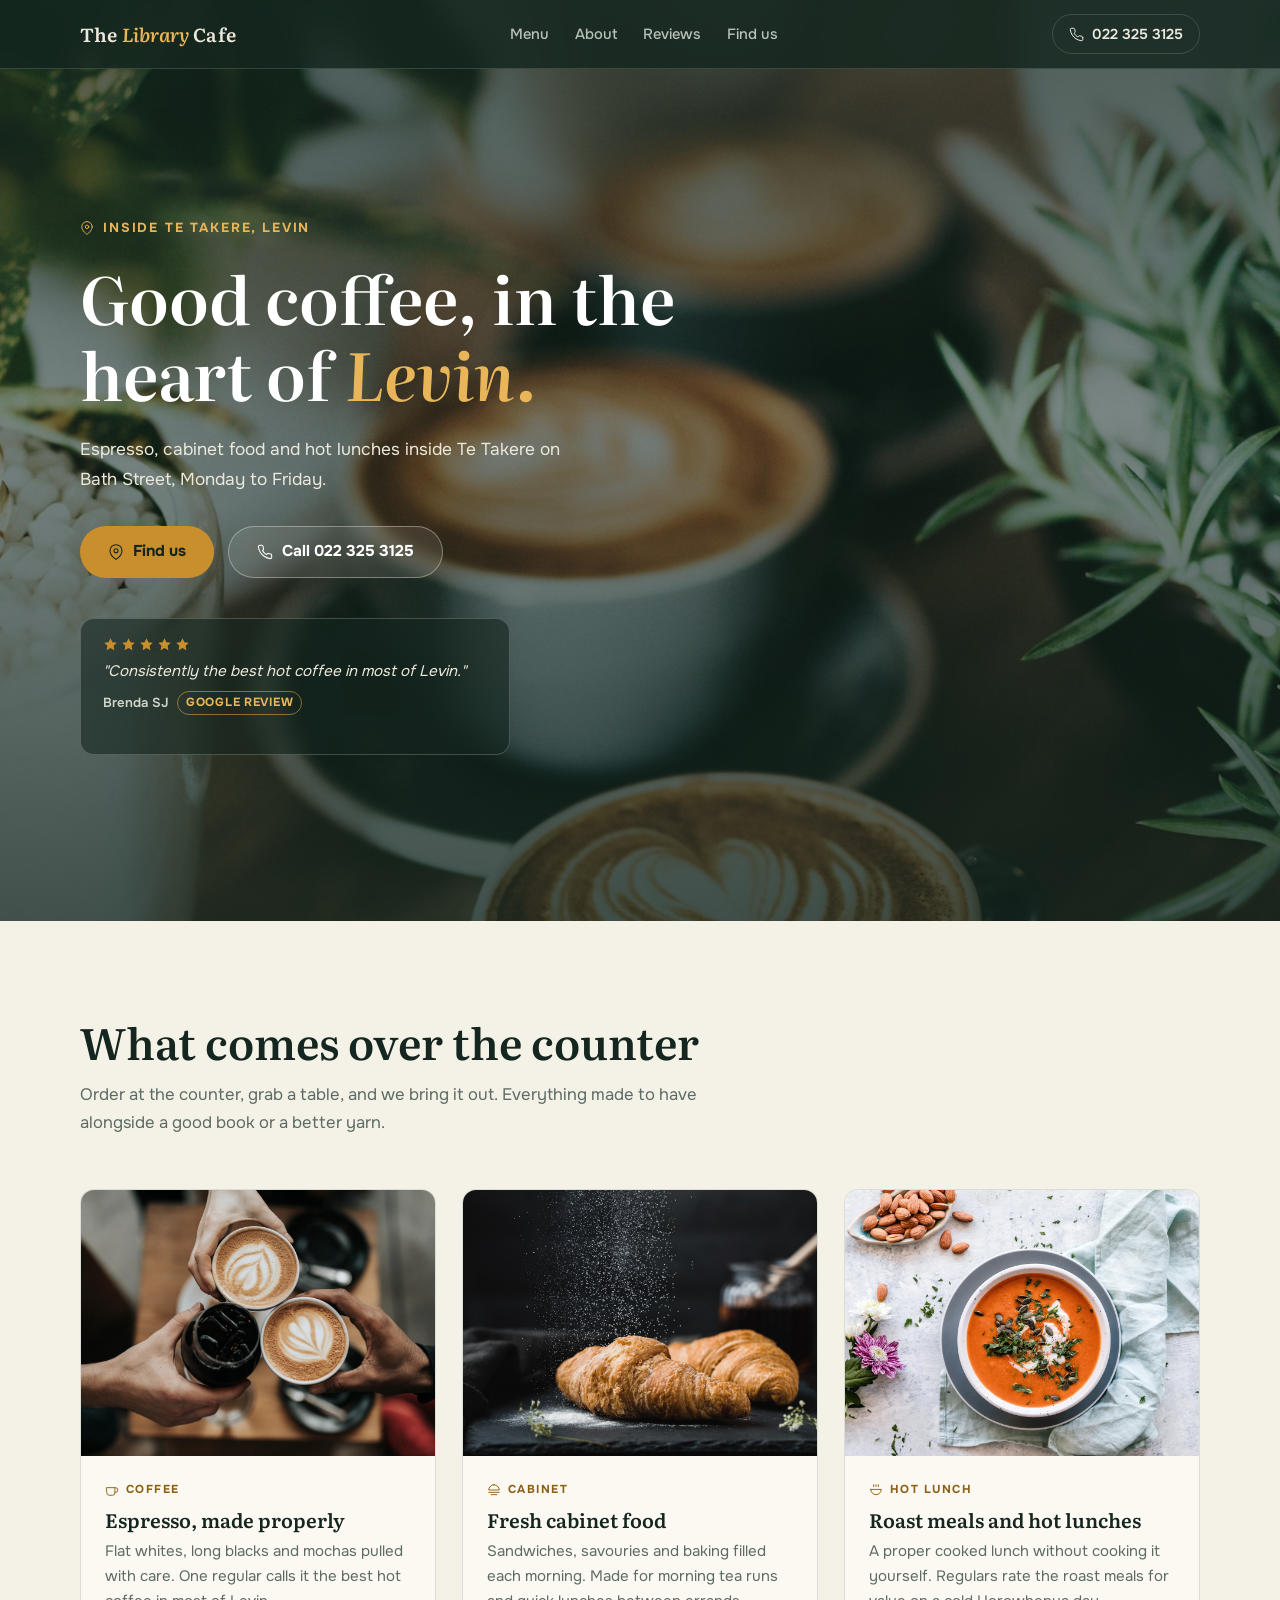
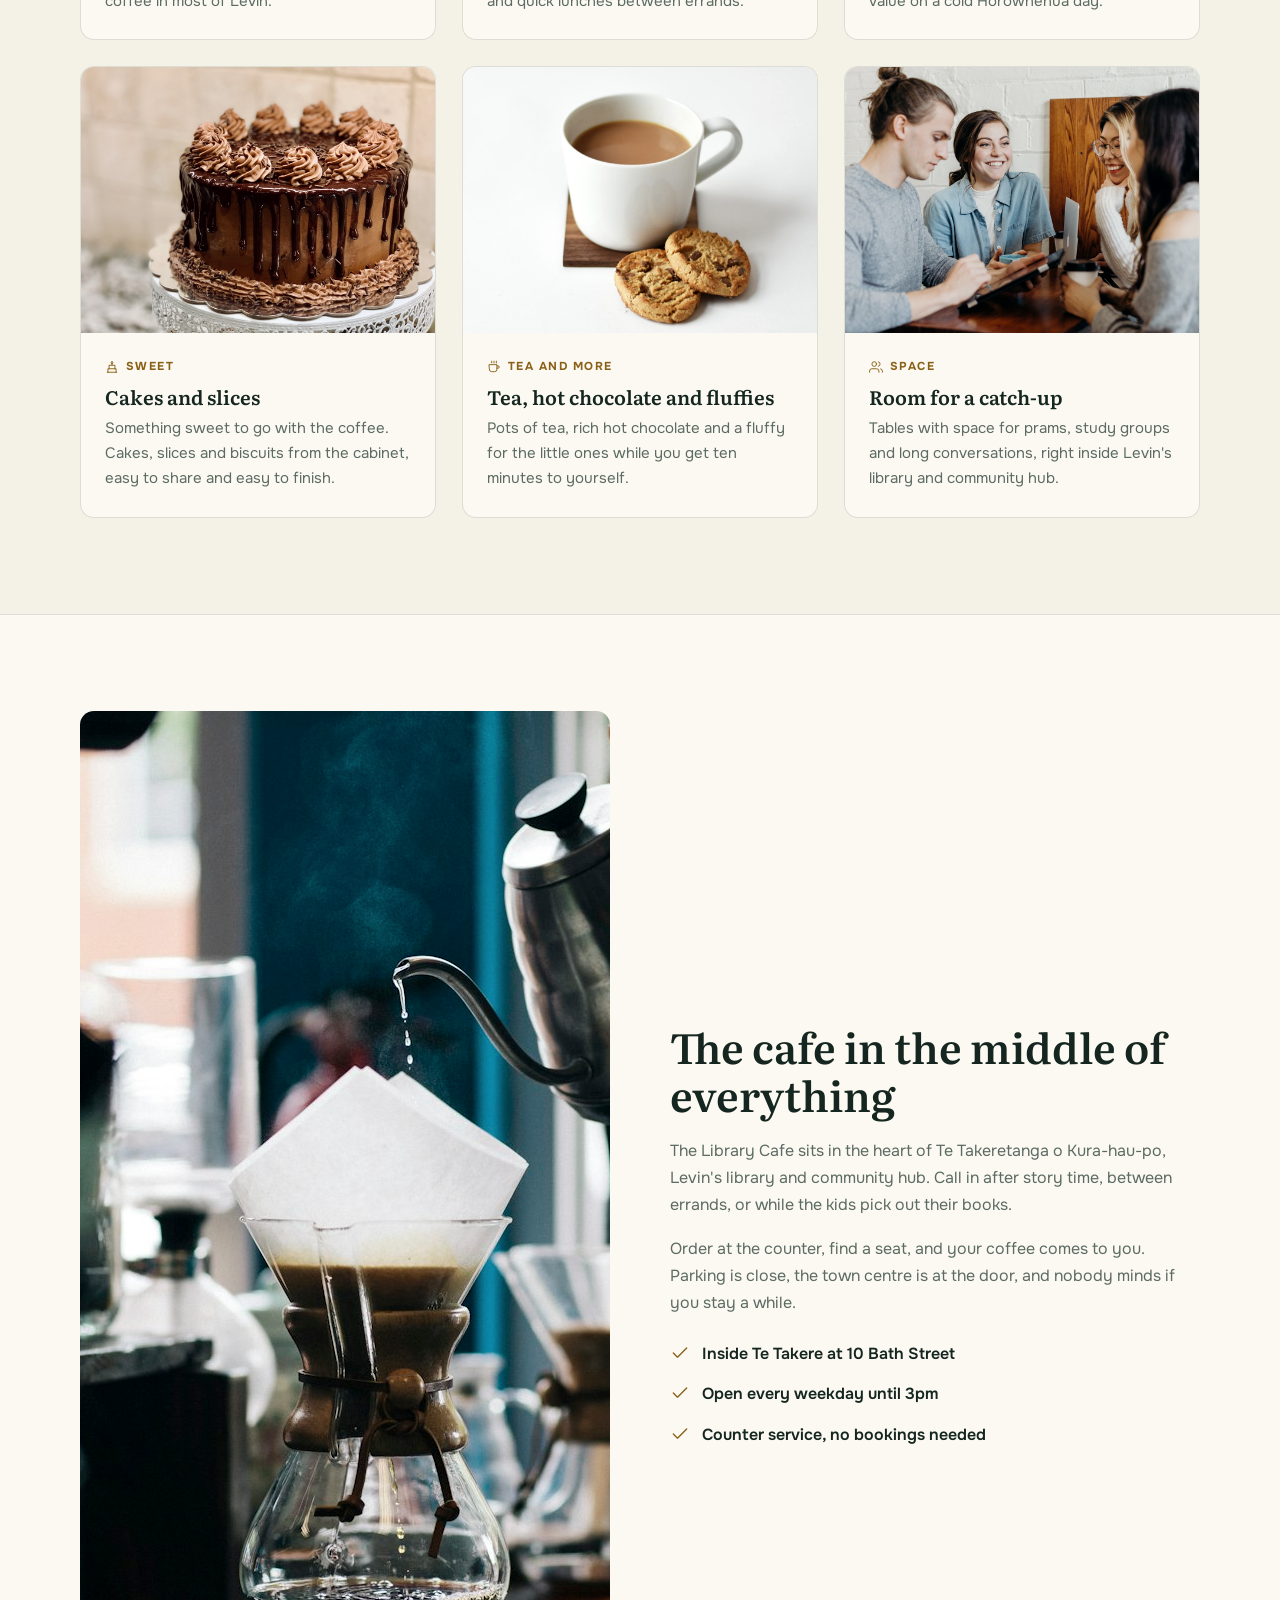
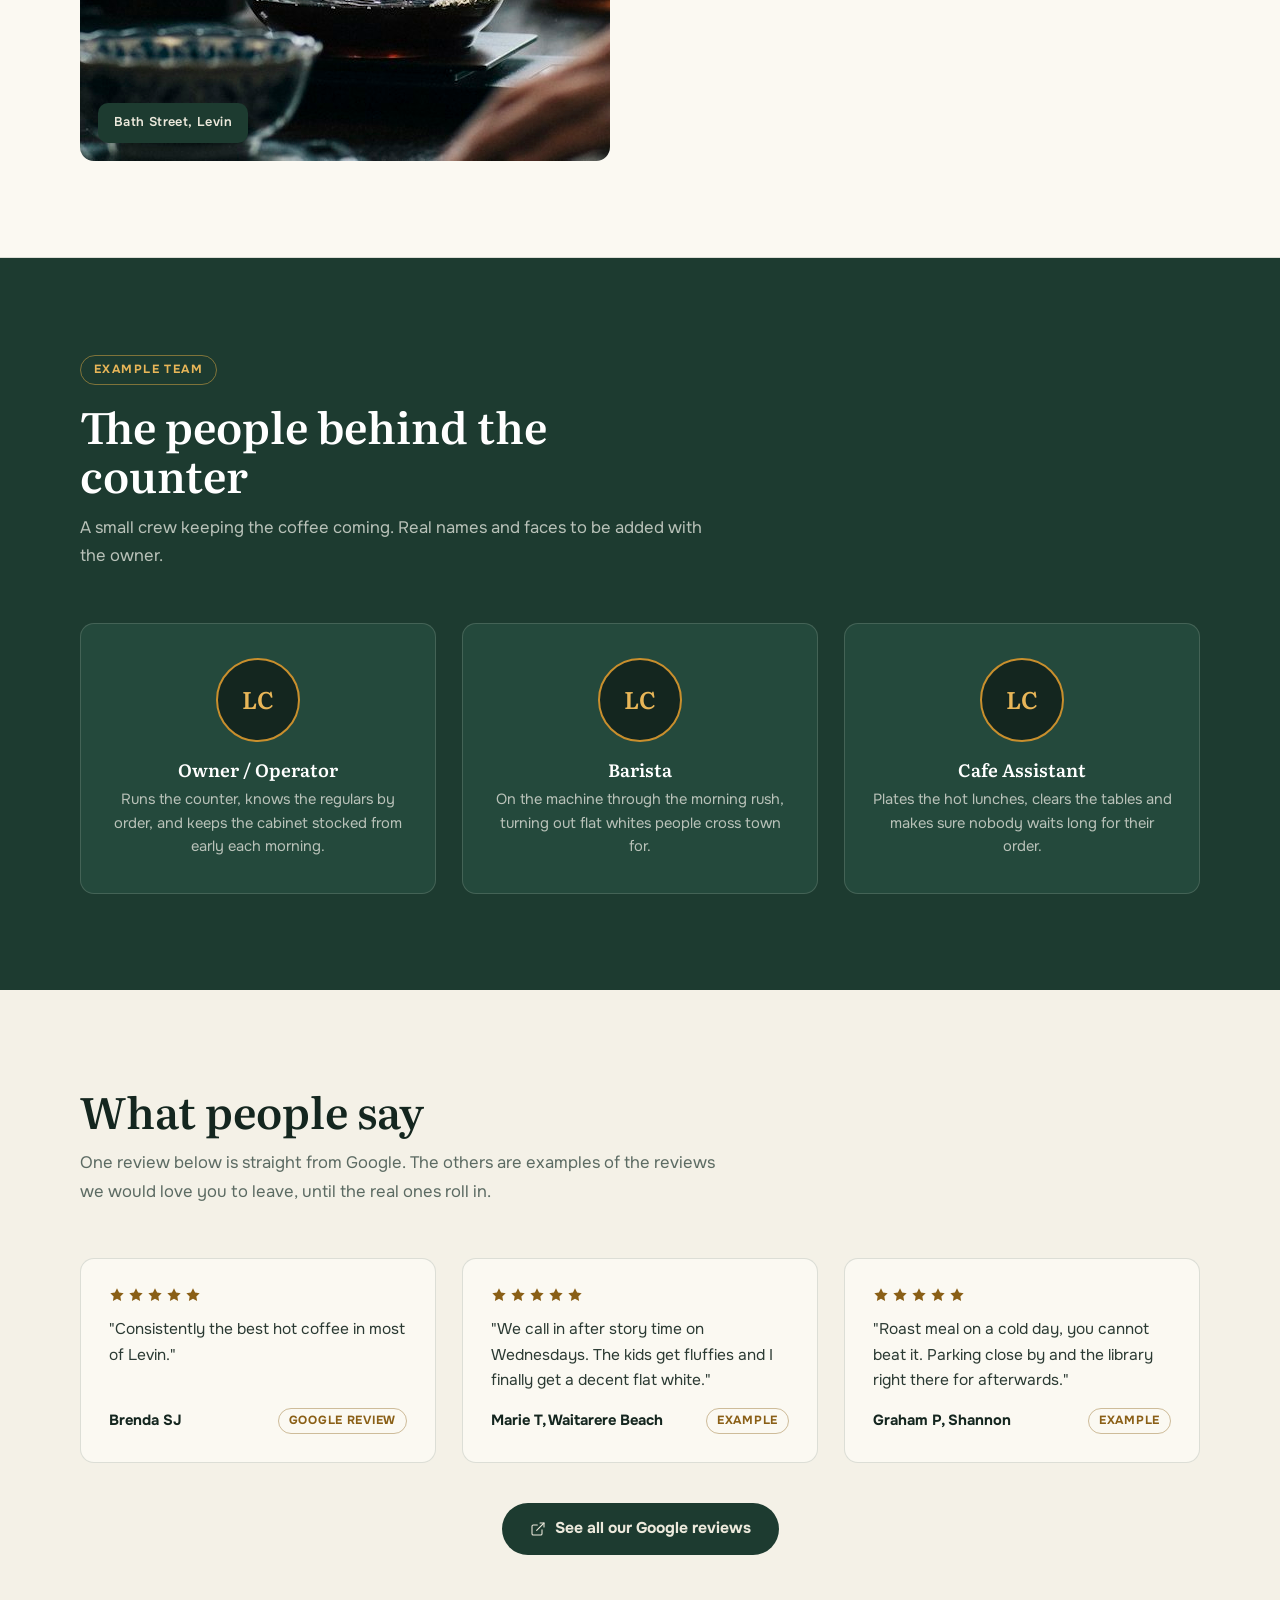
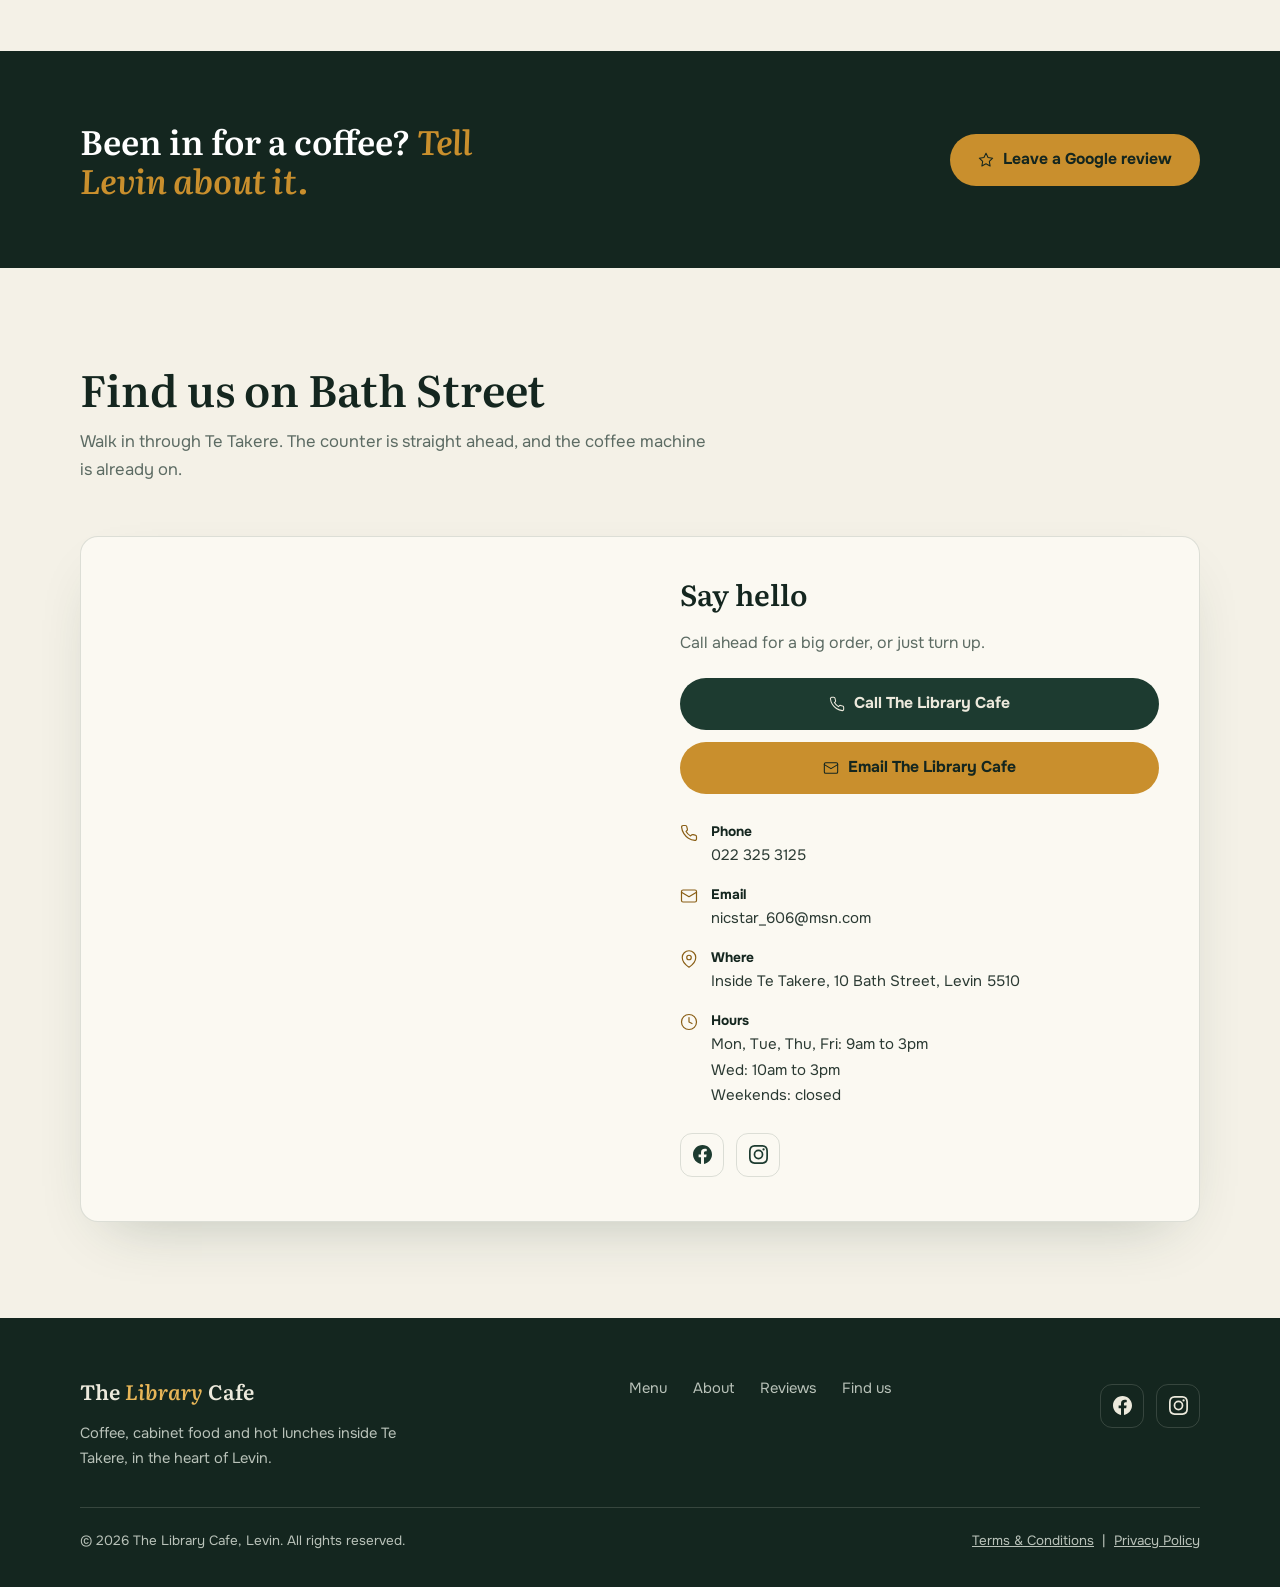
==== commit deaaa1f7: "Raise hero review card opacity for contrast" ====
--- a/index.html
+++ b/index.html
@@ -87,12 +87,12 @@
 .btn-amber:hover{background:#d89c38}
 .btn-ghost{background:rgba(236,233,220,.1);color:#fff;border:1px solid rgba(236,233,220,.4);backdrop-filter:blur(6px)}
 .btn-ghost:hover{background:rgba(236,233,220,.2)}
-.hero-review{max-width:430px;background:rgba(20,38,31,.45);border:1px solid rgba(236,233,220,.22);border-radius:var(--radius);padding:18px 22px;backdrop-filter:blur(10px);-webkit-backdrop-filter:blur(10px)}
+.hero-review{max-width:430px;background:rgba(20,38,31,.6);border:1px solid rgba(236,233,220,.22);border-radius:var(--radius);padding:18px 22px;backdrop-filter:blur(10px);-webkit-backdrop-filter:blur(10px)}
 .hero-review .stars{color:var(--amber);display:flex;gap:3px;margin-bottom:8px}
 .hero-review .stars svg{width:15px;height:15px}
 .hq{min-height:76px}
 .hq blockquote{color:var(--on-dark);font-size:.95rem;line-height:1.55;font-style:italic;transition:opacity .5s ease}
-.hq cite{display:block;margin-top:7px;color:var(--on-dark-soft);font-size:.82rem;font-style:normal;font-weight:600}
+.hq cite{display:block;margin-top:7px;color:#cfd6cc;font-size:.82rem;font-style:normal;font-weight:600}
 .hq .tag{display:inline-block;margin-left:8px;font-size:.74rem;font-weight:700;letter-spacing:.06em;text-transform:uppercase;color:var(--amber-bright);border:1px solid rgba(226,172,69,.55);border-radius:999px;padding:1px 8px;vertical-align:1px}
 
 /* Sections */
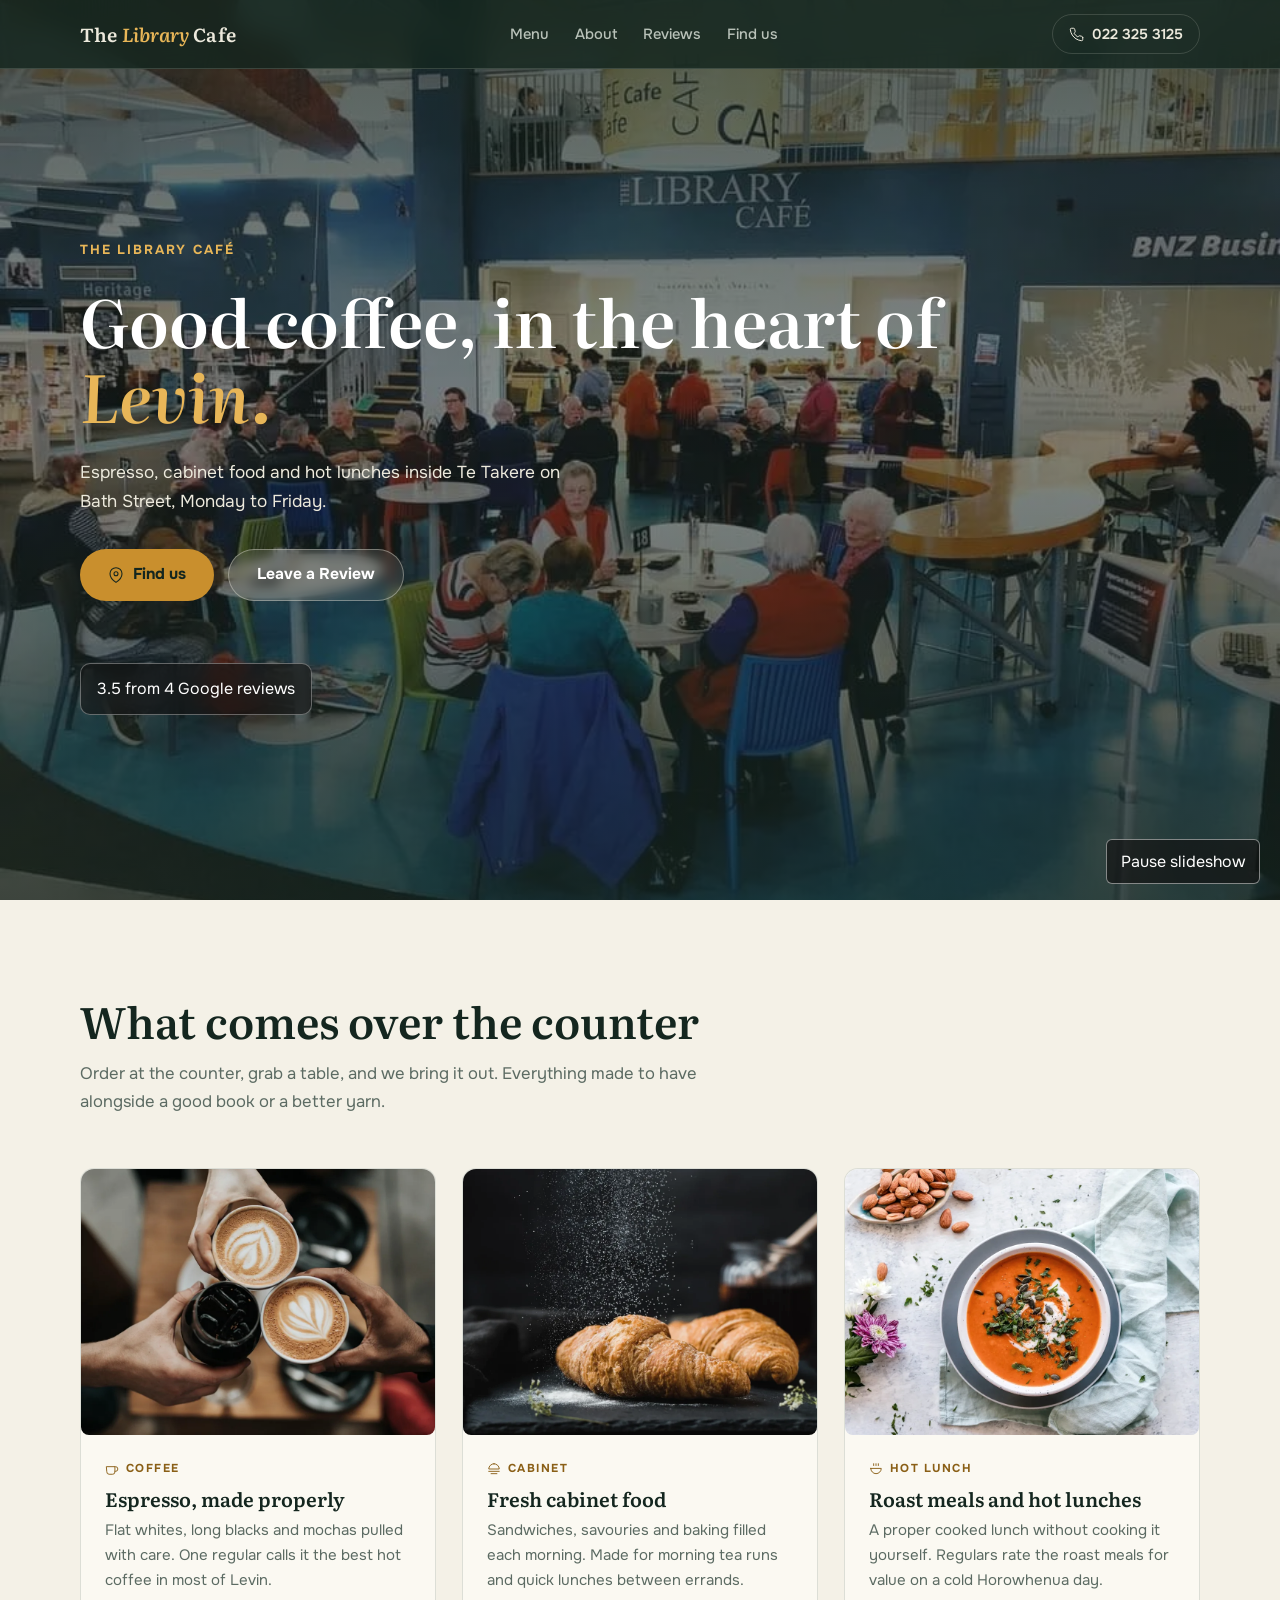
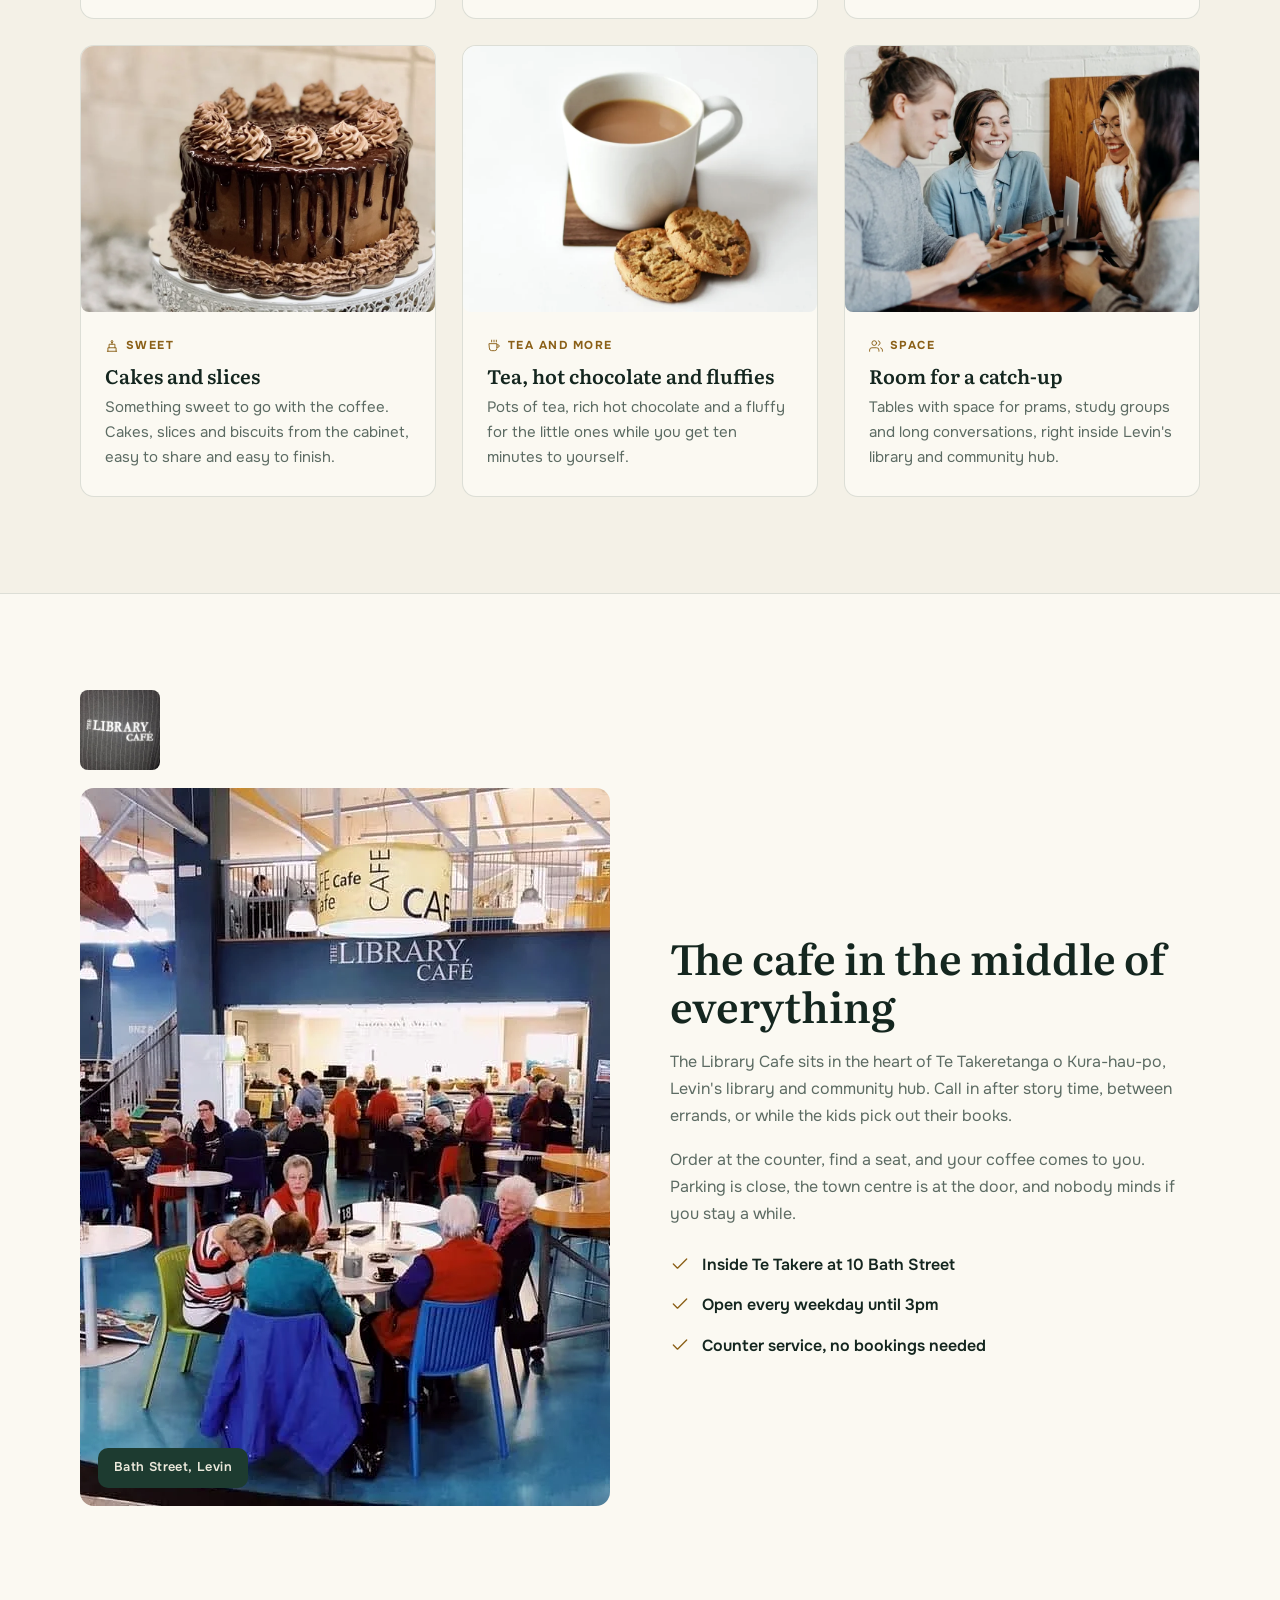
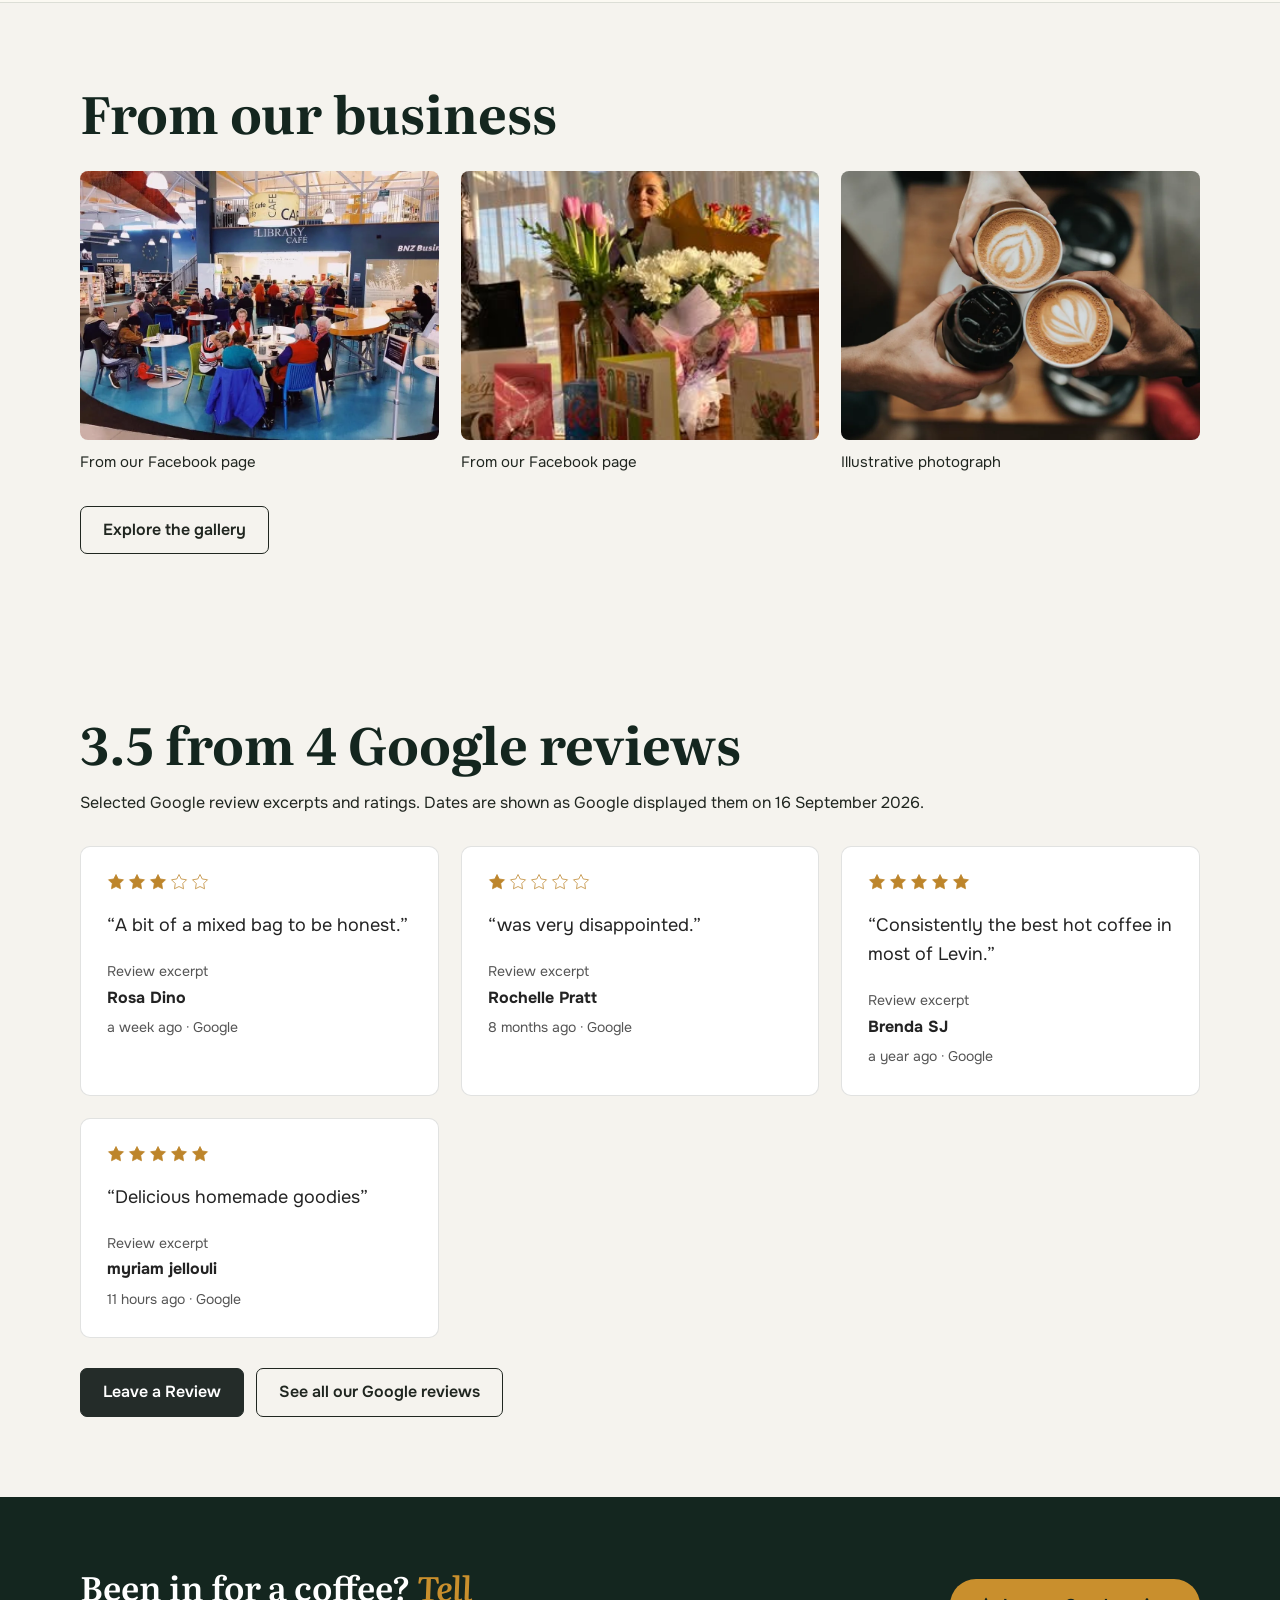
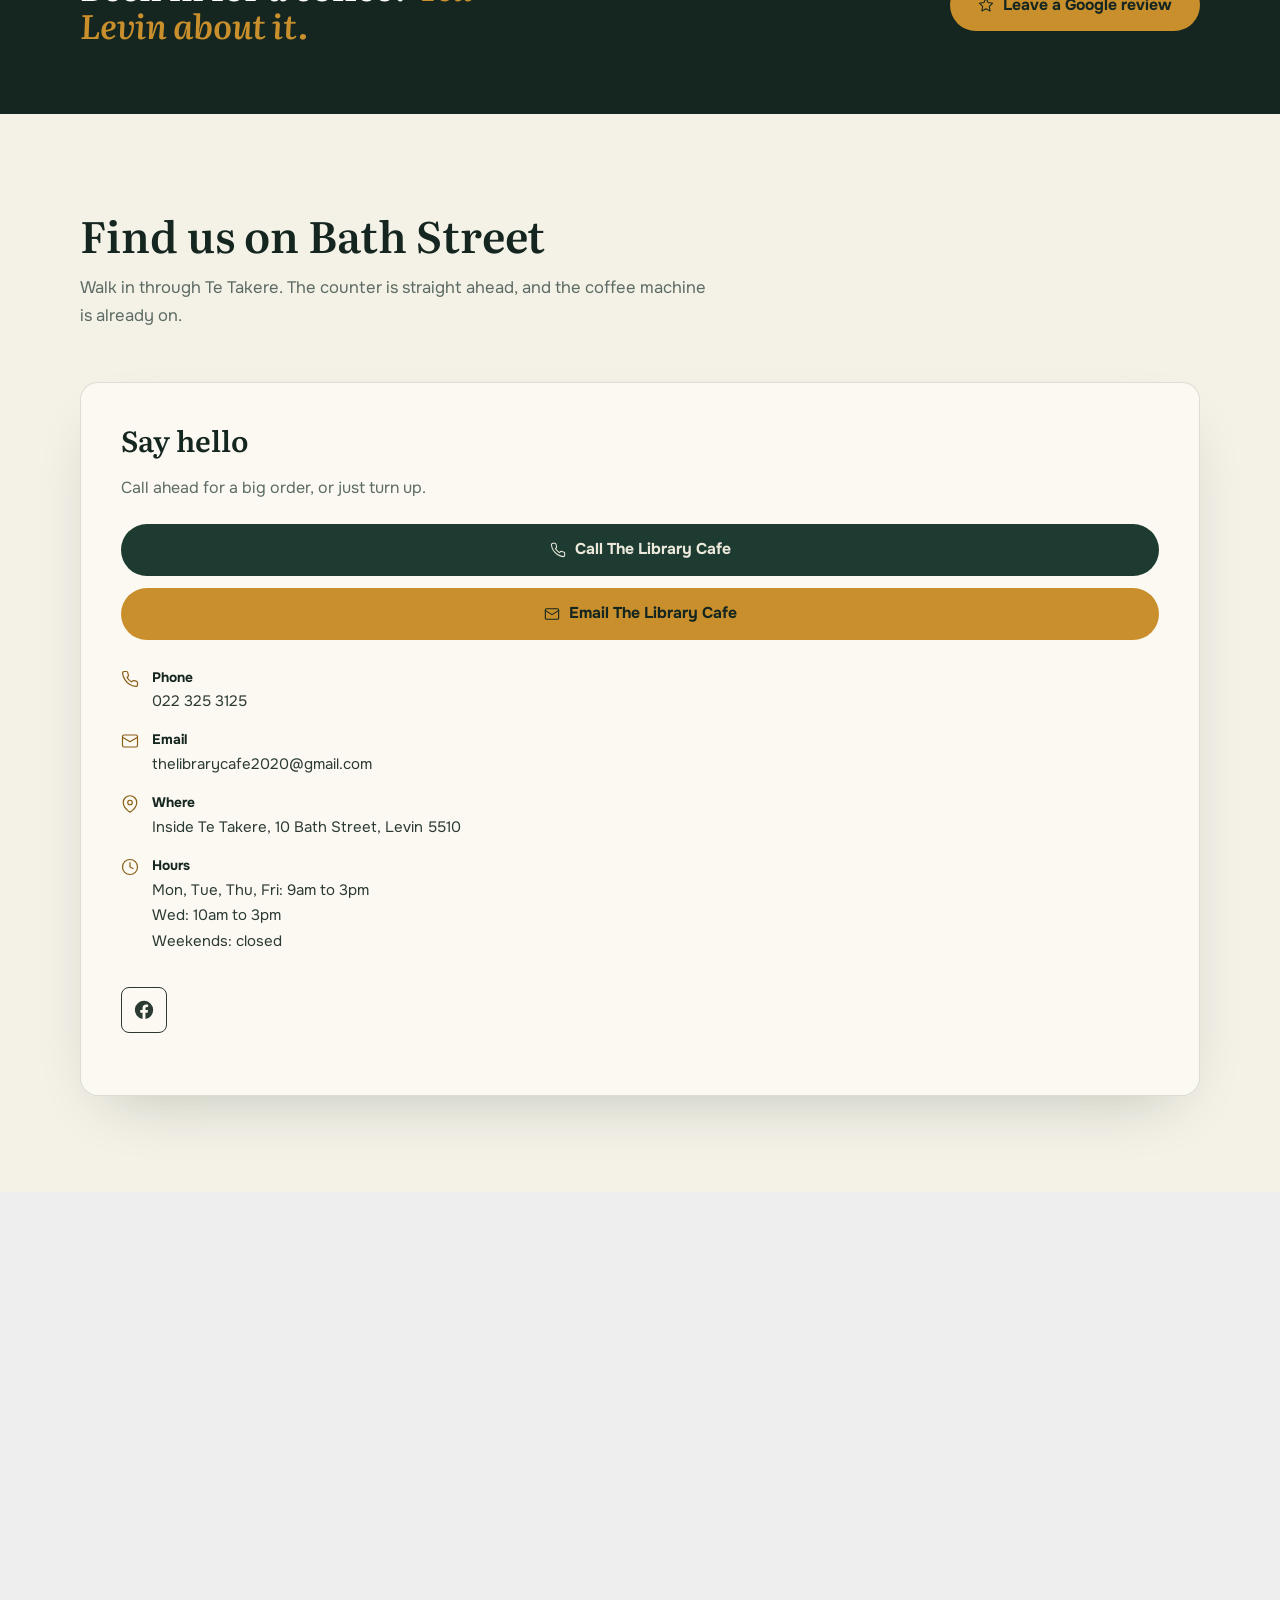
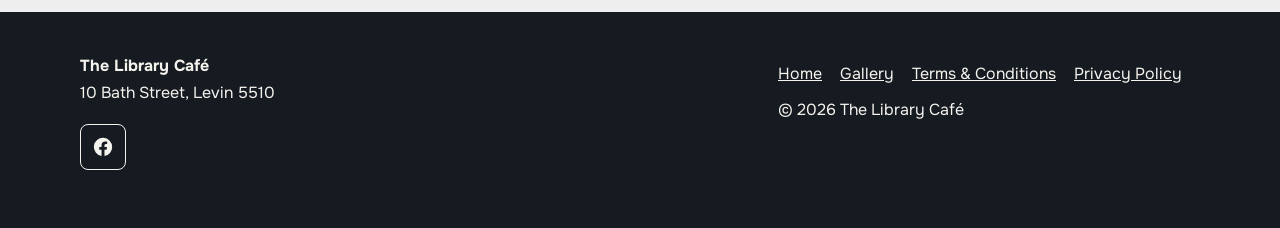
==== commit 0cfc3287: "Refine website with verified reviews, local imagery and mobile checks" ====
--- a/index.html
+++ b/index.html
@@ -1,632 +1,208 @@
 <!DOCTYPE html>
+
 <html lang="en-NZ">
 <head>
-<meta charset="UTF-8">
-<meta name="viewport" content="width=device-width, initial-scale=1">
+<meta charset="utf-8"/>
+<meta content="width=device-width, initial-scale=1" name="viewport"/>
 <title>The Library Cafe | Cafe, Levin</title>
-<meta name="description" content="The Library Cafe inside Te Takere, 10 Bath Street, Levin. Espresso coffee, cabinet food, roast meals and a good place to catch up, Monday to Friday.">
-<meta property="og:title" content="The Library Cafe | Cafe, Levin">
-<meta property="og:description" content="Espresso coffee, cabinet food and hot lunches inside Te Takere, in the heart of Levin's town centre.">
-<meta property="og:type" content="website">
-<meta property="og:image" content="img/hero-coffee.jpg">
-<link rel="icon" href="data:image/svg+xml,%3Csvg xmlns='http://www.w3.org/2000/svg' viewBox='0 0 64 64'%3E%3Crect width='64' height='64' rx='14' fill='%231d3b30'/%3E%3Ctext x='32' y='45' font-family='Georgia,serif' font-size='38' fill='%23c98f2d' text-anchor='middle'%3EL%3C/text%3E%3C/svg%3E">
-<link rel="preconnect" href="https://fonts.googleapis.com">
-<link rel="preconnect" href="https://fonts.gstatic.com" crossorigin>
-<link href="https://fonts.googleapis.com/css2?family=Literata:opsz,wght@7..72,400;7..72,500;7..72,600;7..72,700&family=Onest:wght@400;500;600;700&display=swap" rel="stylesheet">
-<style>
-:root{
-  --ink:#14261f;
-  --pine:#1d3b30;
-  --pine-2:#24493c;
-  --bone:#f4f1e7;
-  --card:#fbf9f2;
-  --amber:#c98f2d;
-  --amber-bright:#e8b658;
-  --amber-deep:#8a5f16;
-  --text:#2b3a33;
-  --text-soft:#5c6b63;
-  --on-dark:#ece9dc;
-  --on-dark-soft:#b9c2b9;
-  --line:rgba(29,59,48,.14);
-  --line-dark:rgba(236,233,220,.16);
-  --radius:14px;
-  --ease:cubic-bezier(.16,1,.3,1);
-}
-*{margin:0;padding:0;box-sizing:border-box}
-html{scroll-behavior:smooth}
-body{font-family:'Onest',sans-serif;color:var(--text);background:var(--bone);line-height:1.7;font-size:16px;overflow-x:hidden}
-img{max-width:100%;display:block;image-orientation:from-image}
-h1,h2,h3{font-family:'Literata',serif;color:var(--ink);line-height:1.15}
-a{color:inherit}
-::selection{background:var(--amber);color:var(--ink)}
-:focus-visible{outline:2px solid var(--amber);outline-offset:3px}
-
-/* Intro overlay */
-#intro{position:fixed;inset:0;background:var(--pine);z-index:200;display:flex;align-items:center;justify-content:center;transition:opacity .7s var(--ease),visibility .7s}
-#intro.gone{opacity:0;visibility:hidden}
-#intro .mark{font-family:'Literata',serif;color:var(--on-dark);font-size:1.5rem;letter-spacing:.02em;opacity:0;animation:introIn 1s var(--ease) .15s forwards}
-#intro .mark em{font-style:italic;color:var(--amber-bright)}
-@keyframes introIn{from{opacity:0;transform:translateY(14px)}to{opacity:1;transform:translateY(0)}}
-
-/* Nav */
-header{position:fixed;top:0;left:0;right:0;z-index:100;background:rgba(20,38,31,.82);backdrop-filter:blur(12px);-webkit-backdrop-filter:blur(12px);border-bottom:1px solid var(--line-dark)}
-.nav{max-width:1160px;margin:0 auto;padding:0 20px;height:68px;display:flex;align-items:center;justify-content:space-between;gap:16px}
-.logo{font-family:'Literata',serif;font-weight:600;font-size:1.18rem;color:var(--on-dark);text-decoration:none;letter-spacing:.01em;white-space:nowrap}
-.logo em{font-style:italic;color:var(--amber-bright)}
-.nav-links{display:flex;align-items:center;gap:26px;list-style:none}
-.nav-links a{color:var(--on-dark-soft);text-decoration:none;font-size:.92rem;font-weight:500;transition:color .25s}
-.nav-links a:hover{color:#fff}
-.nav-phone{display:inline-flex;align-items:center;gap:8px;height:40px;padding:0 16px;border:1px solid var(--line-dark);border-radius:999px;color:var(--on-dark);text-decoration:none;font-weight:600;font-size:.9rem;line-height:1;transition:background .25s,border-color .25s}
-.nav-phone:hover{background:var(--amber);border-color:var(--amber);color:var(--ink)}
-.nav-phone svg{width:15px;height:15px;flex:none}
-#menu-btn{display:none;background:none;border:1px solid var(--line-dark);border-radius:10px;width:44px;height:44px;color:var(--on-dark);cursor:pointer;align-items:center;justify-content:center}
-#menu-btn svg{width:20px;height:20px}
-#mobile-menu{display:none;background:rgba(20,38,31,.97);border-top:1px solid var(--line-dark);padding:10px 20px 22px}
-#mobile-menu.open{display:block}
-#mobile-menu a{display:block;padding:13px 4px;color:var(--on-dark);text-decoration:none;font-weight:500;border-bottom:1px solid var(--line-dark)}
-#mobile-menu .m-call{margin-top:16px;display:flex;align-items:center;justify-content:center;gap:9px;background:var(--amber);color:var(--ink);border-radius:999px;height:48px;font-weight:700;border-bottom:none}
-#mobile-menu .m-call svg{width:16px;height:16px}
-
-/* Hero */
-.hero{position:relative;min-height:100dvh;background:var(--pine);display:flex;align-items:center;overflow:hidden}
-.hero-slides{position:absolute;inset:0}
-.hero-slide{position:absolute;inset:0;background-size:cover;background-position:center;opacity:0;transition:opacity 1.6s ease}
-.hero-slide.on{opacity:1}
-.hero-scrim{position:absolute;inset:0;background:linear-gradient(180deg,rgba(20,38,31,.72) 0%,rgba(20,38,31,.5) 45%,rgba(20,38,31,.78) 100%)}
-.hero-inner{position:relative;z-index:2;max-width:1160px;margin:0 auto;padding:120px 20px 70px;width:100%}
-.hero-eyebrow{display:inline-flex;align-items:center;gap:9px;color:var(--amber-bright);font-size:.82rem;font-weight:700;letter-spacing:.14em;text-transform:uppercase;margin-bottom:20px}
-.hero-eyebrow svg{width:14px;height:14px}
-.hero h1{font-size:clamp(2.5rem,6vw,4.1rem);color:#fff;font-weight:600;max-width:15ch;margin-bottom:20px}
-.hero h1 em{font-style:italic;color:var(--amber-bright);line-height:1.15;display:inline-block;padding-bottom:.08em}
-.hero p{color:var(--on-dark);max-width:44ch;font-size:1.08rem;margin-bottom:32px}
-.hero-ctas{display:flex;gap:14px;flex-wrap:wrap;margin-bottom:40px}
-.btn{display:inline-flex;align-items:center;justify-content:center;gap:9px;height:52px;padding:0 28px;border-radius:999px;font-weight:700;font-size:.98rem;text-decoration:none;line-height:1;transition:transform .25s var(--ease),background .25s,color .25s;cursor:pointer;border:none;font-family:inherit}
-.btn svg{width:16px;height:16px;flex:none}
-.btn:active{transform:scale(.98)}
-.btn-amber{background:var(--amber);color:var(--ink)}
-.btn-amber:hover{background:#d89c38}
-.btn-ghost{background:rgba(236,233,220,.1);color:#fff;border:1px solid rgba(236,233,220,.4);backdrop-filter:blur(6px)}
-.btn-ghost:hover{background:rgba(236,233,220,.2)}
-.hero-review{max-width:430px;background:rgba(20,38,31,.6);border:1px solid rgba(236,233,220,.22);border-radius:var(--radius);padding:18px 22px;backdrop-filter:blur(10px);-webkit-backdrop-filter:blur(10px)}
-.hero-review .stars{color:var(--amber);display:flex;gap:3px;margin-bottom:8px}
-.hero-review .stars svg{width:15px;height:15px}
-.hq{min-height:76px}
-.hq blockquote{color:var(--on-dark);font-size:.95rem;line-height:1.55;font-style:italic;transition:opacity .5s ease}
-.hq cite{display:block;margin-top:7px;color:#cfd6cc;font-size:.82rem;font-style:normal;font-weight:600}
-.hq .tag{display:inline-block;margin-left:8px;font-size:.74rem;font-weight:700;letter-spacing:.06em;text-transform:uppercase;color:var(--amber-bright);border:1px solid rgba(226,172,69,.55);border-radius:999px;padding:1px 8px;vertical-align:1px}
-
-/* Sections */
-section{padding:96px 0}
-.wrap{max-width:1160px;margin:0 auto;padding:0 20px}
-.sec-head{max-width:640px;margin-bottom:52px}
-.sec-head h2{font-size:clamp(1.9rem,4vw,2.7rem);font-weight:600;margin-bottom:14px}
-.sec-head p{color:var(--text-soft);font-size:1.04rem}
-.reveal{opacity:0;transform:translateY(26px);transition:opacity .8s var(--ease),transform .8s var(--ease)}
-.reveal.in{opacity:1;transform:none}
-
-/* Services */
-.svc-grid{display:grid;grid-template-columns:repeat(3,1fr);gap:26px}
-.svc{background:var(--card);border:1px solid var(--line);border-radius:var(--radius);overflow:hidden;transition:transform .35s var(--ease),box-shadow .35s var(--ease)}
-.svc:hover{transform:translateY(-6px);box-shadow:0 18px 40px -18px rgba(29,59,48,.35)}
-.svc-img{aspect-ratio:4/3;overflow:hidden}
-.svc-img img{width:100%;height:100%;object-fit:cover;filter:saturate(.85) contrast(1.05);transition:transform .6s var(--ease)}
-.svc:hover .svc-img img{transform:scale(1.05)}
-.svc-body{padding:22px 24px 26px}
-.svc-label{display:inline-flex;align-items:center;gap:7px;font-size:.72rem;font-weight:700;letter-spacing:.13em;text-transform:uppercase;color:var(--amber-deep);margin-bottom:9px}
-.svc-label svg{width:14px;height:14px}
-.svc h3{font-size:1.22rem;font-weight:600;margin-bottom:8px}
-.svc p{color:var(--text-soft);font-size:.94rem;line-height:1.65}
-
-/* About */
-.about{background:var(--card);border-top:1px solid var(--line);border-bottom:1px solid var(--line)}
-.about-grid{display:grid;grid-template-columns:1fr 1fr;gap:60px;align-items:center}
-.about-photo{position:relative}
-.about-photo img{aspect-ratio:4/3;object-fit:cover;width:100%;border-radius:var(--radius);filter:saturate(.85) contrast(1.05)}
-.about-tag{position:absolute;left:18px;bottom:18px;background:var(--pine);color:var(--on-dark);font-size:.8rem;font-weight:600;padding:9px 16px;border-radius:10px;letter-spacing:.03em}
-.about-copy h2{font-size:clamp(1.9rem,4vw,2.6rem);font-weight:600;margin-bottom:18px}
-.about-copy p{color:var(--text-soft);margin-bottom:16px}
-.about-list{list-style:none;margin-top:24px;display:grid;gap:13px}
-.about-list li{display:flex;gap:12px;align-items:flex-start;font-weight:600;color:var(--ink)}
-.about-list svg{width:20px;height:20px;color:var(--amber-deep);flex:none;margin-top:3px}
-
-/* Crew */
-.crew{background:var(--pine)}
-.crew .sec-head h2{color:#fff}
-.crew .sec-head p{color:var(--on-dark-soft)}
-.crew-badge{display:inline-block;font-size:.74rem;font-weight:700;letter-spacing:.12em;text-transform:uppercase;color:var(--amber-bright);border:1px solid rgba(226,172,69,.5);border-radius:999px;padding:4px 13px;margin-bottom:16px}
-.crew-grid{display:grid;grid-template-columns:repeat(3,1fr);gap:26px}
-.crew-card{background:var(--pine-2);border:1px solid var(--line-dark);border-radius:var(--radius);padding:34px 26px;text-align:center;transition:transform .35s var(--ease)}
-.crew-card:hover{transform:translateY(-5px)}
-.avatar{width:84px;height:84px;border-radius:50%;background:var(--ink);border:2px solid var(--amber);color:var(--amber-bright);font-family:'Literata',serif;font-size:1.5rem;font-weight:600;display:flex;align-items:center;justify-content:center;margin:0 auto 18px}
-.crew-card h3{color:#fff;font-size:1.12rem;font-weight:600;margin-bottom:8px}
-.crew-card p{color:var(--on-dark-soft);font-size:.92rem;line-height:1.6}
-
-/* Reviews */
-.rev-grid{display:grid;grid-template-columns:repeat(3,1fr);gap:26px;margin-bottom:40px}
-.rev-card{background:var(--card);border:1px solid var(--line);border-radius:var(--radius);padding:28px;display:flex;flex-direction:column;gap:14px}
-.rev-card .stars{color:var(--amber-deep);display:flex;gap:3px}
-.rev-card .stars svg{width:16px;height:16px}
-.rev-card blockquote{font-size:.97rem;line-height:1.65;color:var(--text);flex:1}
-.rev-meta{display:flex;align-items:center;justify-content:space-between;gap:10px}
-.rev-meta strong{color:var(--ink);font-size:.92rem}
-.rev-meta span{font-size:.74rem;font-weight:700;letter-spacing:.06em;text-transform:uppercase;color:var(--amber-deep);border:1px solid rgba(138,95,22,.4);border-radius:999px;padding:2px 10px;white-space:nowrap}
-.rev-cta{text-align:center}
-.btn-pine{background:var(--pine);color:var(--on-dark)}
-.btn-pine:hover{background:var(--pine-2)}
-
-/* Review banner */
-.banner{background:var(--ink);padding:70px 0}
-.banner-inner{display:flex;align-items:center;justify-content:space-between;gap:30px;flex-wrap:wrap}
-.banner h2{color:#fff;font-size:clamp(1.5rem,3.4vw,2.1rem);font-weight:600;max-width:24ch}
-.banner h2 em{font-style:italic;color:var(--amber)}
-
-/* Contact */
-.contact-card{background:var(--card);border:1px solid var(--line);border-radius:calc(var(--radius) + 4px);overflow:hidden;display:grid;grid-template-columns:1fr 1fr;box-shadow:0 24px 60px -30px rgba(29,59,48,.3)}
-.contact-map iframe{width:100%;height:100%;min-height:420px;border:0;display:block}
-.contact-info{padding:40px 40px 44px;display:flex;flex-direction:column;gap:14px}
-.contact-info h2{font-size:1.8rem;font-weight:600;margin-bottom:4px}
-.contact-info>p{color:var(--text-soft);margin-bottom:8px}
-.contact-btns{display:grid;gap:12px;margin-bottom:12px}
-.contact-btns .btn{width:100%}
-.c-row{display:flex;gap:13px;align-items:flex-start;font-size:.94rem;color:var(--text)}
-.c-row svg{width:18px;height:18px;color:var(--amber-deep);flex:none;margin-top:4px}
-.c-row strong{display:block;color:var(--ink);font-size:.86rem}
-.c-row a{text-decoration:none;color:var(--text)}
-.c-row a:hover{color:var(--amber-deep)}
-.socials{display:flex;gap:12px;margin-top:10px}
-.socials a{width:44px;height:44px;border:1px solid var(--line);border-radius:12px;display:flex;align-items:center;justify-content:center;color:var(--pine);transition:background .25s,color .25s,border-color .25s}
-.socials a:hover{background:var(--pine);color:var(--on-dark);border-color:var(--pine)}
-.socials svg{width:19px;height:19px}
-
-/* Footer */
-footer{background:var(--ink);color:var(--on-dark-soft);padding:56px 0 34px}
-.foot-grid{display:flex;justify-content:space-between;gap:30px;flex-wrap:wrap;align-items:flex-start;margin-bottom:36px}
-.foot-brand .logo{font-size:1.3rem}
-.foot-brand p{max-width:34ch;font-size:.92rem;margin-top:12px}
-.foot-links{display:flex;gap:26px;list-style:none;flex-wrap:wrap}
-.foot-links a{color:var(--on-dark-soft);text-decoration:none;font-size:.92rem;transition:color .25s}
-.foot-links a:hover{color:#fff}
-footer .socials a{border-color:var(--line-dark);color:var(--on-dark)}
-footer .socials a:hover{background:var(--amber);color:var(--ink);border-color:var(--amber)}
-.foot-base{border-top:1px solid var(--line-dark);padding-top:22px;display:flex;justify-content:space-between;gap:14px;flex-wrap:wrap;font-size:.84rem}
-.foot-base a{color:var(--on-dark-soft)}
-
-/* Responsive */
-@media (max-width:960px){
-  .svc-grid,.crew-grid,.rev-grid{grid-template-columns:repeat(2,1fr)}
-  .about-grid{gap:40px}
-}
-@media (max-width:768px){
-  .nav-links{display:none}
-  #menu-btn{display:flex}
-  .nav-phone{display:none}
-  .about-grid,.contact-card{grid-template-columns:1fr}
-  .contact-map{order:2}
-  .contact-map iframe{min-height:300px}
-  .contact-info{order:1;padding:30px 24px 34px}
-  section{padding:70px 0}
-}
-@media (max-width:600px){
-  .svc-grid,.crew-grid,.rev-grid{grid-template-columns:1fr}
-  .hero-inner{padding:110px 20px 60px}
-  .hero-ctas .btn{width:100%}
-  .banner-inner{justify-content:center;text-align:center}
-}
-@media (prefers-reduced-motion:reduce){
-  html{scroll-behavior:auto}
-  *,*::before,*::after{animation-duration:.01ms !important;transition-duration:.01ms !important}
-  .reveal{opacity:1;transform:none}
-}
-</style>
-</head>
+<meta content="The Library Cafe inside Te Takere, 10 Bath Street, Levin. Espresso coffee, cabinet food, roast meals and a good place to catch up, Monday to Friday." name="description"/>
+<meta content="The Library Cafe | Cafe, Levin" property="og:title"/>
+<meta content="Espresso coffee, cabinet food and hot lunches inside Te Takere, in the heart of Levin's town centre." property="og:description"/>
+<meta content="website" property="og:type"/>
+<meta content="img/hero-coffee.jpg" property="og:image"/>
+<link href="data:image/svg+xml,%3Csvg xmlns='http://www.w3.org/2000/svg' viewBox='0 0 64 64'%3E%3Crect width='64' height='64' rx='14' fill='%231d3b30'/%3E%3Ctext x='32' y='45' font-family='Georgia,serif' font-size='38' fill='%23c98f2d' text-anchor='middle'%3EL%3C/text%3E%3C/svg%3E" rel="icon"/>
+<link href="https://fonts.googleapis.com" rel="preconnect"/>
+<link crossorigin="" href="https://fonts.gstatic.com" rel="preconnect"/>
+<link href="https://fonts.googleapis.com/css2?family=Literata:opsz,wght@7..72,400;7..72,500;7..72,600;7..72,700&amp;family=Onest:wght@400;500;600;700&amp;display=swap" rel="stylesheet"/>
+<link href="styles.css" rel="stylesheet"/></head>
 <body>
-
-<div id="intro" aria-hidden="true"><div class="mark">The <em>Library</em> Cafe</div></div>
-
+<div aria-hidden="true" id="intro"><div class="mark">The <em>Library</em> Cafe</div></div>
 <header>
-  <nav class="nav" aria-label="Main">
-    <a class="logo" href="#top">The <em>Library</em> Cafe</a>
-    <ul class="nav-links">
-      <li><a href="#services">Menu</a></li>
-      <li><a href="#about">About</a></li>
-      <li><a href="#reviews">Reviews</a></li>
-      <li><a href="#contact">Find us</a></li>
-    </ul>
-    <a class="nav-phone" href="tel:+64223253125">
-      <svg viewBox="0 0 24 24" fill="none" stroke="currentColor" stroke-width="1.6" stroke-linecap="round" stroke-linejoin="round"><path d="M22 16.92v3a2 2 0 0 1-2.18 2 19.79 19.79 0 0 1-8.63-3.07 19.5 19.5 0 0 1-6-6 19.79 19.79 0 0 1-3.07-8.67A2 2 0 0 1 4.11 2h3a2 2 0 0 1 2 1.72c.13.96.36 1.9.7 2.81a2 2 0 0 1-.45 2.11L8.09 9.91a16 16 0 0 0 6 6l1.27-1.27a2 2 0 0 1 2.11-.45c.91.34 1.85.57 2.81.7A2 2 0 0 1 22 16.92z"/></svg>
+<nav aria-label="Main" class="nav">
+<a class="logo" href="#top">The <em>Library</em> Cafe</a>
+<ul class="nav-links">
+<li><a href="#services">Menu</a></li>
+<li><a href="#about">About</a></li>
+<li><a href="#reviews">Reviews</a></li>
+<li><a href="#contact">Find us</a></li>
+</ul>
+<a class="nav-phone" href="tel:+64223253125">
+<svg fill="none" stroke="currentColor" stroke-linecap="round" stroke-linejoin="round" stroke-width="1.6" viewBox="0 0 24 24"><path d="M22 16.92v3a2 2 0 0 1-2.18 2 19.79 19.79 0 0 1-8.63-3.07 19.5 19.5 0 0 1-6-6 19.79 19.79 0 0 1-3.07-8.67A2 2 0 0 1 4.11 2h3a2 2 0 0 1 2 1.72c.13.96.36 1.9.7 2.81a2 2 0 0 1-.45 2.11L8.09 9.91a16 16 0 0 0 6 6l1.27-1.27a2 2 0 0 1 2.11-.45c.91.34 1.85.57 2.81.7A2 2 0 0 1 22 16.92z"></path></svg>
       022 325 3125
     </a>
-    <button id="menu-btn" aria-label="Open menu" aria-expanded="false">
-      <svg viewBox="0 0 24 24" fill="none" stroke="currentColor" stroke-width="1.6" stroke-linecap="round"><line x1="4" y1="7" x2="20" y2="7"/><line x1="4" y1="12" x2="20" y2="12"/><line x1="4" y1="17" x2="20" y2="17"/></svg>
-    </button>
-  </nav>
-  <div id="mobile-menu">
-    <a href="#services">Menu</a>
-    <a href="#about">About</a>
-    <a href="#reviews">Reviews</a>
-    <a href="#contact">Find us</a>
-    <a class="m-call" href="tel:+64223253125">
-      <svg viewBox="0 0 24 24" fill="none" stroke="currentColor" stroke-width="1.6" stroke-linecap="round" stroke-linejoin="round"><path d="M22 16.92v3a2 2 0 0 1-2.18 2 19.79 19.79 0 0 1-8.63-3.07 19.5 19.5 0 0 1-6-6 19.79 19.79 0 0 1-3.07-8.67A2 2 0 0 1 4.11 2h3a2 2 0 0 1 2 1.72c.13.96.36 1.9.7 2.81a2 2 0 0 1-.45 2.11L8.09 9.91a16 16 0 0 0 6 6l1.27-1.27a2 2 0 0 1 2.11-.45c.91.34 1.85.57 2.81.7A2 2 0 0 1 22 16.92z"/></svg>
+<a class="verified-mobile-call" href="tel:+64223253125">Call</a><button aria-expanded="false" aria-label="Open menu" data-menu-button="" id="menu-btn">
+<svg fill="none" stroke="currentColor" stroke-linecap="round" stroke-width="1.6" viewBox="0 0 24 24"><line x1="4" x2="20" y1="7" y2="7"></line><line x1="4" x2="20" y1="12" y2="12"></line><line x1="4" x2="20" y1="17" y2="17"></line></svg>
+</button>
+</nav>
+<div data-mobile-menu="" id="mobile-menu">
+<a href="#services">Menu</a>
+<a href="#about">About</a>
+<a href="#reviews">Reviews</a>
+<a href="#contact">Find us</a>
+<a class="m-call" href="tel:+64223253125">
+<svg fill="none" stroke="currentColor" stroke-linecap="round" stroke-linejoin="round" stroke-width="1.6" viewBox="0 0 24 24"><path d="M22 16.92v3a2 2 0 0 1-2.18 2 19.79 19.79 0 0 1-8.63-3.07 19.5 19.5 0 0 1-6-6 19.79 19.79 0 0 1-3.07-8.67A2 2 0 0 1 4.11 2h3a2 2 0 0 1 2 1.72c.13.96.36 1.9.7 2.81a2 2 0 0 1-.45 2.11L8.09 9.91a16 16 0 0 0 6 6l1.27-1.27a2 2 0 0 1 2.11-.45c.91.34 1.85.57 2.81.7A2 2 0 0 1 22 16.92z"></path></svg>
       Call 022 325 3125
     </a>
-  </div>
+</div>
 </header>
-
 <main id="top">
-
 <!-- HERO -->
-<section class="hero" id="home" aria-label="Welcome">
-  <div class="hero-slides" aria-hidden="true">
-    <div class="hero-slide on" style="background-image:url('img/hero-coffee.jpg')"></div>
-    <div class="hero-slide" data-src="img/hero-interior.jpg"></div>
-    <div class="hero-slide" data-src="img/hero-food.jpg"></div>
-  </div>
-  <div class="hero-scrim" aria-hidden="true"></div>
-  <div class="hero-inner">
-    <span class="hero-eyebrow">
-      <svg viewBox="0 0 24 24" fill="none" stroke="currentColor" stroke-width="1.6" stroke-linecap="round" stroke-linejoin="round"><path d="M21 10c0 7-9 13-9 13s-9-6-9-13a9 9 0 0 1 18 0z"/><circle cx="12" cy="10" r="3"/></svg>
-      Inside Te Takere, Levin
-    </span>
-    <h1>Good coffee, in the heart of <em>Levin.</em></h1>
-    <p>Espresso, cabinet food and hot lunches inside Te Takere on Bath Street, Monday to Friday.</p>
-    <div class="hero-ctas">
-      <a class="btn btn-amber" href="#contact">
-        <svg viewBox="0 0 24 24" fill="none" stroke="currentColor" stroke-width="1.6" stroke-linecap="round" stroke-linejoin="round"><path d="M21 10c0 7-9 13-9 13s-9-6-9-13a9 9 0 0 1 18 0z"/><circle cx="12" cy="10" r="3"/></svg>
+<section aria-label="Welcome" class="hero" id="home">
+<div aria-hidden="true" class="hero-slides">
+<div class="hero-slide on"><img alt="The Library Café — business photograph" decoding="async" fetchpriority="high" height="718" loading="eager" sizes="100vw" src="img/business-1.jpg" srcset="img/business-1-480.webp 480w, img/business-1-960.webp 960w, img/business-1.jpg 960w" width="960"/></div>
+<div class="hero-slide"><img alt="The Library Café — illustrative service photograph" decoding="async" fetchpriority="auto" height="1100" loading="lazy" sizes="100vw" src="img/hero-coffee.jpg" srcset="img/hero-coffee-480.webp 480w, img/hero-coffee-960.webp 960w, img/hero-coffee-1600.webp 1600w, img/hero-coffee.jpg 1800w" width="1800"/></div>
+<div class="hero-slide"><img alt="The Library Café — illustrative service photograph" decoding="async" fetchpriority="auto" height="1100" loading="lazy" sizes="100vw" src="img/hero-food.jpg" srcset="img/hero-food-480.webp 480w, img/hero-food-960.webp 960w, img/hero-food-1600.webp 1600w, img/hero-food.jpg 1800w" width="1800"/></div>
+</div>
+<div aria-hidden="true" class="hero-scrim"></div>
+<div class="hero-inner">
+<span class="hero-eyebrow">The Library Café</span>
+<h1>Good coffee, in the heart of <em>Levin.</em></h1>
+<p>Espresso, cabinet food and hot lunches inside Te Takere on Bath Street, Monday to Friday.</p>
+<div class="hero-ctas">
+<a class="btn btn-amber" href="#contact">
+<svg fill="none" stroke="currentColor" stroke-linecap="round" stroke-linejoin="round" stroke-width="1.6" viewBox="0 0 24 24"><path d="M21 10c0 7-9 13-9 13s-9-6-9-13a9 9 0 0 1 18 0z"></path><circle cx="12" cy="10" r="3"></circle></svg>
         Find us
       </a>
-      <a class="btn btn-ghost" href="tel:+64223253125">
-        <svg viewBox="0 0 24 24" fill="none" stroke="currentColor" stroke-width="1.6" stroke-linecap="round" stroke-linejoin="round"><path d="M22 16.92v3a2 2 0 0 1-2.18 2 19.79 19.79 0 0 1-8.63-3.07 19.5 19.5 0 0 1-6-6 19.79 19.79 0 0 1-3.07-8.67A2 2 0 0 1 4.11 2h3a2 2 0 0 1 2 1.72c.13.96.36 1.9.7 2.81a2 2 0 0 1-.45 2.11L8.09 9.91a16 16 0 0 0 6 6l1.27-1.27a2 2 0 0 1 2.11-.45c.91.34 1.85.57 2.81.7A2 2 0 0 1 22 16.92z"/></svg>
-        Call 022 325 3125
-      </a>
-    </div>
-    <div class="hero-review" aria-label="Reviews">
-      <div class="stars" aria-hidden="true">
-        <svg viewBox="0 0 24 24" fill="currentColor"><path d="M12 2l3.09 6.26L22 9.27l-5 4.87 1.18 6.88L12 17.77l-6.18 3.25L7 14.14 2 9.27l6.91-1.01z"/></svg>
-        <svg viewBox="0 0 24 24" fill="currentColor"><path d="M12 2l3.09 6.26L22 9.27l-5 4.87 1.18 6.88L12 17.77l-6.18 3.25L7 14.14 2 9.27l6.91-1.01z"/></svg>
-        <svg viewBox="0 0 24 24" fill="currentColor"><path d="M12 2l3.09 6.26L22 9.27l-5 4.87 1.18 6.88L12 17.77l-6.18 3.25L7 14.14 2 9.27l6.91-1.01z"/></svg>
-        <svg viewBox="0 0 24 24" fill="currentColor"><path d="M12 2l3.09 6.26L22 9.27l-5 4.87 1.18 6.88L12 17.77l-6.18 3.25L7 14.14 2 9.27l6.91-1.01z"/></svg>
-        <svg viewBox="0 0 24 24" fill="currentColor"><path d="M12 2l3.09 6.26L22 9.27l-5 4.87 1.18 6.88L12 17.77l-6.18 3.25L7 14.14 2 9.27l6.91-1.01z"/></svg>
-      </div>
-      <div class="hq">
-        <blockquote id="hq-text">"Consistently the best hot coffee in most of Levin."</blockquote>
-        <cite id="hq-cite">Brenda SJ<span class="tag" id="hq-tag">Google review</span></cite>
-      </div>
-    </div>
-  </div>
-</section>
-
+<a class="btn btn-ghost" href="https://search.google.com/local/writereview?placeid=ChIJ_R_BsefzQG0RmdmjbcI7Xoc" rel="noopener" target="_blank">Leave a Review</a>
+</div>
+<a class="verified-rating" href="https://search.google.com/local/reviews?placeid=ChIJ_R_BsefzQG0RmdmjbcI7Xoc" rel="noopener" target="_blank"><span>3.5 from 4 Google reviews</span></a>
+</div>
+<button aria-pressed="false" class="slide-control" type="button">Pause slideshow</button></section>
 <!-- SERVICES -->
 <section id="services">
-  <div class="wrap">
-    <div class="sec-head reveal">
-      <h2>What comes over the counter</h2>
-      <p>Order at the counter, grab a table, and we bring it out. Everything made to have alongside a good book or a better yarn.</p>
-    </div>
-    <div class="svc-grid">
-      <article class="svc reveal">
-        <div class="svc-img"><img src="img/card-espresso.jpg" alt="Three cups of espresso coffee held together over a cafe table" width="1200" height="900" loading="lazy"></div>
-        <div class="svc-body">
-          <span class="svc-label"><svg viewBox="0 0 24 24" fill="none" stroke="currentColor" stroke-width="1.6" stroke-linecap="round" stroke-linejoin="round"><path d="M17 8h1a4 4 0 1 1 0 8h-1"/><path d="M3 8h14v9a4 4 0 0 1-4 4H7a4 4 0 0 1-4-4z"/></svg>Coffee</span>
-          <h3>Espresso, made properly</h3>
-          <p>Flat whites, long blacks and mochas pulled with care. One regular calls it the best hot coffee in most of Levin.</p>
-        </div>
-      </article>
-      <article class="svc reveal">
-        <div class="svc-img"><img src="img/card-cabinet.jpg" alt="Fresh croissants dusted with icing sugar" width="1200" height="900" loading="lazy"></div>
-        <div class="svc-body">
-          <span class="svc-label"><svg viewBox="0 0 24 24" fill="none" stroke="currentColor" stroke-width="1.6" stroke-linecap="round" stroke-linejoin="round"><path d="M12 3a9 9 0 0 0-9 9h18a9 9 0 0 0-9-9z"/><line x1="3" y1="16" x2="21" y2="16"/><line x1="7" y1="20" x2="17" y2="20"/></svg>Cabinet</span>
-          <h3>Fresh cabinet food</h3>
-          <p>Sandwiches, savouries and baking filled each morning. Made for morning tea runs and quick lunches between errands.</p>
-        </div>
-      </article>
-      <article class="svc reveal">
-        <div class="svc-img"><img src="img/card-roast.jpg" alt="Hearty bowl of hot soup topped with fresh herbs and seeds" width="1200" height="900" loading="lazy"></div>
-        <div class="svc-body">
-          <span class="svc-label"><svg viewBox="0 0 24 24" fill="none" stroke="currentColor" stroke-width="1.6" stroke-linecap="round" stroke-linejoin="round"><path d="M3 11h18a9 9 0 0 1-9 9 9 9 0 0 1-9-9z"/><path d="M8 3v3M12 3v3M16 3v3"/></svg>Hot lunch</span>
-          <h3>Roast meals and hot lunches</h3>
-          <p>A proper cooked lunch without cooking it yourself. Regulars rate the roast meals for value on a cold Horowhenua day.</p>
-        </div>
-      </article>
-      <article class="svc reveal">
-        <div class="svc-img"><img src="img/card-cake.jpg" alt="Chocolate layer cake with dripping ganache on a cake stand" width="1200" height="900" loading="lazy"></div>
-        <div class="svc-body">
-          <span class="svc-label"><svg viewBox="0 0 24 24" fill="none" stroke="currentColor" stroke-width="1.6" stroke-linecap="round" stroke-linejoin="round"><path d="M4 21h16M5 21v-6h14v6M7 15V9h10v6"/><path d="M12 9V6M12 6a1.5 1.5 0 0 1-1.5-1.5C10.5 3 12 2 12 2s1.5 1 1.5 2.5A1.5 1.5 0 0 1 12 6z"/></svg>Sweet</span>
-          <h3>Cakes and slices</h3>
-          <p>Something sweet to go with the coffee. Cakes, slices and biscuits from the cabinet, easy to share and easy to finish.</p>
-        </div>
-      </article>
-      <article class="svc reveal">
-        <div class="svc-img"><img src="img/card-drinks.jpg" alt="Cup of milky tea with chocolate chip biscuits" width="1200" height="900" loading="lazy"></div>
-        <div class="svc-body">
-          <span class="svc-label"><svg viewBox="0 0 24 24" fill="none" stroke="currentColor" stroke-width="1.6" stroke-linecap="round" stroke-linejoin="round"><path d="M8 2v3M12 2v3M16 2v3"/><path d="M4 8h13v8a4 4 0 0 1-4 4H8a4 4 0 0 1-4-4z"/><path d="M17 10h2a2 2 0 1 1 0 4h-2"/></svg>Tea and more</span>
-          <h3>Tea, hot chocolate and fluffies</h3>
-          <p>Pots of tea, rich hot chocolate and a fluffy for the little ones while you get ten minutes to yourself.</p>
-        </div>
-      </article>
-      <article class="svc reveal">
-        <div class="svc-img"><img src="img/card-catchup.jpg" alt="Four friends laughing over coffee at a cafe table" width="1200" height="900" loading="lazy"></div>
-        <div class="svc-body">
-          <span class="svc-label"><svg viewBox="0 0 24 24" fill="none" stroke="currentColor" stroke-width="1.6" stroke-linecap="round" stroke-linejoin="round"><path d="M17 21v-2a4 4 0 0 0-4-4H5a4 4 0 0 0-4 4v2"/><circle cx="9" cy="7" r="4"/><path d="M23 21v-2a4 4 0 0 0-3-3.87"/><path d="M16 3.13a4 4 0 0 1 0 7.75"/></svg>Space</span>
-          <h3>Room for a catch-up</h3>
-          <p>Tables with space for prams, study groups and long conversations, right inside Levin's library and community hub.</p>
-        </div>
-      </article>
-    </div>
-  </div>
-</section>
-
+<div class="wrap">
+<div class="sec-head reveal">
+<h2>What comes over the counter</h2>
+<p>Order at the counter, grab a table, and we bring it out. Everything made to have alongside a good book or a better yarn.</p>
+</div>
+<div class="svc-grid">
+<article class="svc reveal">
+<div class="svc-img"><img alt="Three cups of espresso coffee held together over a cafe table" decoding="async" height="900" loading="lazy" sizes="(max-width: 767px) 100vw, 50vw" src="img/card-espresso.jpg" srcset="img/card-espresso-480.webp 480w, img/card-espresso-960.webp 960w, img/card-espresso.jpg 1200w" width="1200"/></div>
+<div class="svc-body">
+<span class="svc-label"><svg fill="none" stroke="currentColor" stroke-linecap="round" stroke-linejoin="round" stroke-width="1.6" viewBox="0 0 24 24"><path d="M17 8h1a4 4 0 1 1 0 8h-1"></path><path d="M3 8h14v9a4 4 0 0 1-4 4H7a4 4 0 0 1-4-4z"></path></svg>Coffee</span>
+<h3>Espresso, made properly</h3>
+<p>Flat whites, long blacks and mochas pulled with care. One regular calls it the best hot coffee in most of Levin.</p>
+</div>
+</article>
+<article class="svc reveal">
+<div class="svc-img"><img alt="Fresh croissants dusted with icing sugar" decoding="async" height="900" loading="lazy" sizes="(max-width: 767px) 100vw, 50vw" src="img/card-cabinet.jpg" srcset="img/card-cabinet-480.webp 480w, img/card-cabinet-960.webp 960w, img/card-cabinet.jpg 1200w" width="1200"/></div>
+<div class="svc-body">
+<span class="svc-label"><svg fill="none" stroke="currentColor" stroke-linecap="round" stroke-linejoin="round" stroke-width="1.6" viewBox="0 0 24 24"><path d="M12 3a9 9 0 0 0-9 9h18a9 9 0 0 0-9-9z"></path><line x1="3" x2="21" y1="16" y2="16"></line><line x1="7" x2="17" y1="20" y2="20"></line></svg>Cabinet</span>
+<h3>Fresh cabinet food</h3>
+<p>Sandwiches, savouries and baking filled each morning. Made for morning tea runs and quick lunches between errands.</p>
+</div>
+</article>
+<article class="svc reveal">
+<div class="svc-img"><img alt="Hearty bowl of hot soup topped with fresh herbs and seeds" decoding="async" height="900" loading="lazy" sizes="(max-width: 767px) 100vw, 50vw" src="img/card-roast.jpg" srcset="img/card-roast-480.webp 480w, img/card-roast-960.webp 960w, img/card-roast.jpg 1200w" width="1200"/></div>
+<div class="svc-body">
+<span class="svc-label"><svg fill="none" stroke="currentColor" stroke-linecap="round" stroke-linejoin="round" stroke-width="1.6" viewBox="0 0 24 24"><path d="M3 11h18a9 9 0 0 1-9 9 9 9 0 0 1-9-9z"></path><path d="M8 3v3M12 3v3M16 3v3"></path></svg>Hot lunch</span>
+<h3>Roast meals and hot lunches</h3>
+<p>A proper cooked lunch without cooking it yourself. Regulars rate the roast meals for value on a cold Horowhenua day.</p>
+</div>
+</article>
+<article class="svc reveal">
+<div class="svc-img"><img alt="Chocolate layer cake with dripping ganache on a cake stand" decoding="async" height="900" loading="lazy" sizes="(max-width: 767px) 100vw, 50vw" src="img/card-cake.jpg" srcset="img/card-cake-480.webp 480w, img/card-cake-960.webp 960w, img/card-cake.jpg 1200w" width="1200"/></div>
+<div class="svc-body">
+<span class="svc-label"><svg fill="none" stroke="currentColor" stroke-linecap="round" stroke-linejoin="round" stroke-width="1.6" viewBox="0 0 24 24"><path d="M4 21h16M5 21v-6h14v6M7 15V9h10v6"></path><path d="M12 9V6M12 6a1.5 1.5 0 0 1-1.5-1.5C10.5 3 12 2 12 2s1.5 1 1.5 2.5A1.5 1.5 0 0 1 12 6z"></path></svg>Sweet</span>
+<h3>Cakes and slices</h3>
+<p>Something sweet to go with the coffee. Cakes, slices and biscuits from the cabinet, easy to share and easy to finish.</p>
+</div>
+</article>
+<article class="svc reveal">
+<div class="svc-img"><img alt="Cup of milky tea with chocolate chip biscuits" decoding="async" height="900" loading="lazy" sizes="(max-width: 767px) 100vw, 50vw" src="img/card-drinks.jpg" srcset="img/card-drinks-480.webp 480w, img/card-drinks-960.webp 960w, img/card-drinks.jpg 1200w" width="1200"/></div>
+<div class="svc-body">
+<span class="svc-label"><svg fill="none" stroke="currentColor" stroke-linecap="round" stroke-linejoin="round" stroke-width="1.6" viewBox="0 0 24 24"><path d="M8 2v3M12 2v3M16 2v3"></path><path d="M4 8h13v8a4 4 0 0 1-4 4H8a4 4 0 0 1-4-4z"></path><path d="M17 10h2a2 2 0 1 1 0 4h-2"></path></svg>Tea and more</span>
+<h3>Tea, hot chocolate and fluffies</h3>
+<p>Pots of tea, rich hot chocolate and a fluffy for the little ones while you get ten minutes to yourself.</p>
+</div>
+</article>
+<article class="svc reveal">
+<div class="svc-img"><img alt="Four friends laughing over coffee at a cafe table" decoding="async" height="900" loading="lazy" sizes="(max-width: 767px) 100vw, 50vw" src="img/card-catchup.jpg" srcset="img/card-catchup-480.webp 480w, img/card-catchup-960.webp 960w, img/card-catchup.jpg 1200w" width="1200"/></div>
+<div class="svc-body">
+<span class="svc-label"><svg fill="none" stroke="currentColor" stroke-linecap="round" stroke-linejoin="round" stroke-width="1.6" viewBox="0 0 24 24"><path d="M17 21v-2a4 4 0 0 0-4-4H5a4 4 0 0 0-4 4v2"></path><circle cx="9" cy="7" r="4"></circle><path d="M23 21v-2a4 4 0 0 0-3-3.87"></path><path d="M16 3.13a4 4 0 0 1 0 7.75"></path></svg>Space</span>
+<h3>Room for a catch-up</h3>
+<p>Tables with space for prams, study groups and long conversations, right inside Levin's library and community hub.</p>
+</div>
+</article>
+</div>
+</div>
+</section>
 <!-- ABOUT -->
-<section class="about" id="about">
-  <div class="wrap">
-    <div class="about-grid">
-      <div class="about-photo reveal">
-        <img src="img/about-cafe.jpg" alt="Barista pouring hot water over a filter coffee at the counter" width="1400" height="1050" loading="lazy">
-        <span class="about-tag">Bath Street, Levin</span>
-      </div>
-      <div class="about-copy reveal">
-        <h2>The cafe in the middle of everything</h2>
-        <p>The Library Cafe sits in the heart of Te Takeretanga o Kura-hau-po, Levin's library and community hub. Call in after story time, between errands, or while the kids pick out their books.</p>
-        <p>Order at the counter, find a seat, and your coffee comes to you. Parking is close, the town centre is at the door, and nobody minds if you stay a while.</p>
-        <ul class="about-list">
-          <li><svg viewBox="0 0 24 24" fill="none" stroke="currentColor" stroke-width="1.6" stroke-linecap="round" stroke-linejoin="round"><path d="M20 6L9 17l-5-5"/></svg>Inside Te Takere at 10 Bath Street</li>
-          <li><svg viewBox="0 0 24 24" fill="none" stroke="currentColor" stroke-width="1.6" stroke-linecap="round" stroke-linejoin="round"><path d="M20 6L9 17l-5-5"/></svg>Open every weekday until 3pm</li>
-          <li><svg viewBox="0 0 24 24" fill="none" stroke="currentColor" stroke-width="1.6" stroke-linecap="round" stroke-linejoin="round"><path d="M20 6L9 17l-5-5"/></svg>Counter service, no bookings needed</li>
-        </ul>
-      </div>
-    </div>
-  </div>
-</section>
-
+<section class="about" id="about"><div class="verified-wrap"><img alt="The Library Café logo" class="verified-logo" decoding="async" height="720" loading="lazy" sizes="(max-width: 767px) 100vw, 50vw" src="img/business-logo.jpg" srcset="img/business-logo-480.webp 480w, img/business-logo.jpg 720w" width="720"/></div>
+<div class="wrap">
+<div class="about-grid">
+<div class="about-photo reveal">
+<img alt="The Library Café seating and counter inside Te Takere" decoding="async" height="718" loading="lazy" sizes="(max-width: 767px) 100vw, 50vw" src="img/business-1.jpg" srcset="img/business-1-480.webp 480w, img/business-1-960.webp 960w, img/business-1.jpg 960w" width="960"/>
+<span class="about-tag">Bath Street, Levin</span>
+</div>
+<div class="about-copy reveal">
+<h2>The cafe in the middle of everything</h2>
+<p>The Library Cafe sits in the heart of Te Takeretanga o Kura-hau-po, Levin's library and community hub. Call in after story time, between errands, or while the kids pick out their books.</p>
+<p>Order at the counter, find a seat, and your coffee comes to you. Parking is close, the town centre is at the door, and nobody minds if you stay a while.</p>
+<ul class="about-list">
+<li><svg fill="none" stroke="currentColor" stroke-linecap="round" stroke-linejoin="round" stroke-width="1.6" viewBox="0 0 24 24"><path d="M20 6L9 17l-5-5"></path></svg>Inside Te Takere at 10 Bath Street</li>
+<li><svg fill="none" stroke="currentColor" stroke-linecap="round" stroke-linejoin="round" stroke-width="1.6" viewBox="0 0 24 24"><path d="M20 6L9 17l-5-5"></path></svg>Open every weekday until 3pm</li>
+<li><svg fill="none" stroke="currentColor" stroke-linecap="round" stroke-linejoin="round" stroke-width="1.6" viewBox="0 0 24 24"><path d="M20 6L9 17l-5-5"></path></svg>Counter service, no bookings needed</li>
+</ul>
+</div>
+</div>
+</div>
+</section>
 <!-- CREW -->
-<section class="crew" id="crew">
-  <div class="wrap">
-    <div class="sec-head reveal">
-      <span class="crew-badge">Example team</span>
-      <h2>The people behind the counter</h2>
-      <p>A small crew keeping the coffee coming. Real names and faces to be added with the owner.</p>
-    </div>
-    <div class="crew-grid">
-      <div class="crew-card reveal">
-        <div class="avatar" aria-hidden="true">LC</div>
-        <h3>Owner / Operator</h3>
-        <p>Runs the counter, knows the regulars by order, and keeps the cabinet stocked from early each morning.</p>
-      </div>
-      <div class="crew-card reveal">
-        <div class="avatar" aria-hidden="true">LC</div>
-        <h3>Barista</h3>
-        <p>On the machine through the morning rush, turning out flat whites people cross town for.</p>
-      </div>
-      <div class="crew-card reveal">
-        <div class="avatar" aria-hidden="true">LC</div>
-        <h3>Cafe Assistant</h3>
-        <p>Plates the hot lunches, clears the tables and makes sure nobody waits long for their order.</p>
-      </div>
-    </div>
-  </div>
-</section>
-
 <!-- REVIEWS -->
-<section id="reviews">
-  <div class="wrap">
-    <div class="sec-head reveal">
-      <h2>What people say</h2>
-      <p>One review below is straight from Google. The others are examples of the reviews we would love you to leave, until the real ones roll in.</p>
-    </div>
-    <div class="rev-grid">
-      <article class="rev-card reveal">
-        <div class="stars" aria-label="5 stars">
-          <svg viewBox="0 0 24 24" fill="currentColor"><path d="M12 2l3.09 6.26L22 9.27l-5 4.87 1.18 6.88L12 17.77l-6.18 3.25L7 14.14 2 9.27l6.91-1.01z"/></svg>
-          <svg viewBox="0 0 24 24" fill="currentColor"><path d="M12 2l3.09 6.26L22 9.27l-5 4.87 1.18 6.88L12 17.77l-6.18 3.25L7 14.14 2 9.27l6.91-1.01z"/></svg>
-          <svg viewBox="0 0 24 24" fill="currentColor"><path d="M12 2l3.09 6.26L22 9.27l-5 4.87 1.18 6.88L12 17.77l-6.18 3.25L7 14.14 2 9.27l6.91-1.01z"/></svg>
-          <svg viewBox="0 0 24 24" fill="currentColor"><path d="M12 2l3.09 6.26L22 9.27l-5 4.87 1.18 6.88L12 17.77l-6.18 3.25L7 14.14 2 9.27l6.91-1.01z"/></svg>
-          <svg viewBox="0 0 24 24" fill="currentColor"><path d="M12 2l3.09 6.26L22 9.27l-5 4.87 1.18 6.88L12 17.77l-6.18 3.25L7 14.14 2 9.27l6.91-1.01z"/></svg>
-        </div>
-        <blockquote>"Consistently the best hot coffee in most of Levin."</blockquote>
-        <div class="rev-meta"><strong>Brenda SJ</strong><span>Google review</span></div>
-      </article>
-      <article class="rev-card reveal">
-        <div class="stars" aria-label="5 stars">
-          <svg viewBox="0 0 24 24" fill="currentColor"><path d="M12 2l3.09 6.26L22 9.27l-5 4.87 1.18 6.88L12 17.77l-6.18 3.25L7 14.14 2 9.27l6.91-1.01z"/></svg>
-          <svg viewBox="0 0 24 24" fill="currentColor"><path d="M12 2l3.09 6.26L22 9.27l-5 4.87 1.18 6.88L12 17.77l-6.18 3.25L7 14.14 2 9.27l6.91-1.01z"/></svg>
-          <svg viewBox="0 0 24 24" fill="currentColor"><path d="M12 2l3.09 6.26L22 9.27l-5 4.87 1.18 6.88L12 17.77l-6.18 3.25L7 14.14 2 9.27l6.91-1.01z"/></svg>
-          <svg viewBox="0 0 24 24" fill="currentColor"><path d="M12 2l3.09 6.26L22 9.27l-5 4.87 1.18 6.88L12 17.77l-6.18 3.25L7 14.14 2 9.27l6.91-1.01z"/></svg>
-          <svg viewBox="0 0 24 24" fill="currentColor"><path d="M12 2l3.09 6.26L22 9.27l-5 4.87 1.18 6.88L12 17.77l-6.18 3.25L7 14.14 2 9.27l6.91-1.01z"/></svg>
-        </div>
-        <blockquote>"We call in after story time on Wednesdays. The kids get fluffies and I finally get a decent flat white."</blockquote>
-        <div class="rev-meta"><strong>Marie T, Waitarere Beach</strong><span>Example</span></div>
-      </article>
-      <article class="rev-card reveal">
-        <div class="stars" aria-label="5 stars">
-          <svg viewBox="0 0 24 24" fill="currentColor"><path d="M12 2l3.09 6.26L22 9.27l-5 4.87 1.18 6.88L12 17.77l-6.18 3.25L7 14.14 2 9.27l6.91-1.01z"/></svg>
-          <svg viewBox="0 0 24 24" fill="currentColor"><path d="M12 2l3.09 6.26L22 9.27l-5 4.87 1.18 6.88L12 17.77l-6.18 3.25L7 14.14 2 9.27l6.91-1.01z"/></svg>
-          <svg viewBox="0 0 24 24" fill="currentColor"><path d="M12 2l3.09 6.26L22 9.27l-5 4.87 1.18 6.88L12 17.77l-6.18 3.25L7 14.14 2 9.27l6.91-1.01z"/></svg>
-          <svg viewBox="0 0 24 24" fill="currentColor"><path d="M12 2l3.09 6.26L22 9.27l-5 4.87 1.18 6.88L12 17.77l-6.18 3.25L7 14.14 2 9.27l6.91-1.01z"/></svg>
-          <svg viewBox="0 0 24 24" fill="currentColor"><path d="M12 2l3.09 6.26L22 9.27l-5 4.87 1.18 6.88L12 17.77l-6.18 3.25L7 14.14 2 9.27l6.91-1.01z"/></svg>
-        </div>
-        <blockquote>"Roast meal on a cold day, you cannot beat it. Parking close by and the library right there for afterwards."</blockquote>
-        <div class="rev-meta"><strong>Graham P, Shannon</strong><span>Example</span></div>
-      </article>
-    </div>
-    <div class="rev-cta reveal">
-      <a class="btn btn-pine" href="https://www.google.com/maps/search/?api=1&query=The+Library+Cafe+10+Bath+Street+Levin" target="_blank" rel="noopener">
-        <svg viewBox="0 0 24 24" fill="none" stroke="currentColor" stroke-width="1.6" stroke-linecap="round" stroke-linejoin="round"><path d="M18 13v6a2 2 0 0 1-2 2H5a2 2 0 0 1-2-2V8a2 2 0 0 1 2-2h6"/><polyline points="15 3 21 3 21 9"/><line x1="10" y1="14" x2="21" y2="3"/></svg>
-        See all our Google reviews
-      </a>
-    </div>
-  </div>
-</section>
-
+<section class="verified-section verified-gallery" id="gallery"><div class="verified-wrap"><h2>From our business</h2><div class="verified-grid"><figure><img alt="The Library Café — business photograph" decoding="async" height="718" loading="lazy" sizes="(max-width: 767px) 100vw, 50vw" src="img/business-1.jpg" srcset="img/business-1-480.webp 480w, img/business-1-960.webp 960w, img/business-1.jpg 960w" width="960"/><figcaption>From our Facebook page</figcaption></figure><figure><img alt="The Library Café — business photograph" decoding="async" height="315" loading="lazy" src="img/business-4.jpg" width="315"/><figcaption>From our Facebook page</figcaption></figure><figure><img alt="The Library Café — service illustration" decoding="async" height="900" loading="lazy" sizes="(max-width: 767px) 100vw, 50vw" src="img/card-espresso.jpg" srcset="img/card-espresso-480.webp 480w, img/card-espresso-960.webp 960w, img/card-espresso.jpg 1200w" width="1200"/><figcaption>Illustrative photograph</figcaption></figure></div><a class="verified-button" href="gallery.html">Explore the gallery</a></div></section><section class="verified-section" id="reviews"><div class="verified-wrap"><h2>3.5 from 4 Google reviews</h2><p>Selected Google review excerpts and ratings. Dates are shown as Google displayed them on 16 September 2026.</p><div class="verified-grid"><article class="verified-card"><span aria-label="3 out of 5 stars" class="verified-stars"><svg aria-hidden="true" fill="currentColor" stroke="currentColor" viewBox="0 0 24 24"><path d="m12 2 3 6 7 1-5 5 1 7-6-3-6 3 1-7-5-5 7-1z"></path></svg><svg aria-hidden="true" fill="currentColor" stroke="currentColor" viewBox="0 0 24 24"><path d="m12 2 3 6 7 1-5 5 1 7-6-3-6 3 1-7-5-5 7-1z"></path></svg><svg aria-hidden="true" fill="currentColor" stroke="currentColor" viewBox="0 0 24 24"><path d="m12 2 3 6 7 1-5 5 1 7-6-3-6 3 1-7-5-5 7-1z"></path></svg><svg aria-hidden="true" fill="none" stroke="currentColor" viewBox="0 0 24 24"><path d="m12 2 3 6 7 1-5 5 1 7-6-3-6 3 1-7-5-5 7-1z"></path></svg><svg aria-hidden="true" fill="none" stroke="currentColor" viewBox="0 0 24 24"><path d="m12 2 3 6 7 1-5 5 1 7-6-3-6 3 1-7-5-5 7-1z"></path></svg></span><blockquote>“A bit of a mixed bag to be honest.”</blockquote><small>Review excerpt</small><strong>Rosa Dino</strong><small>a week ago · Google</small></article><article class="verified-card"><span aria-label="1 out of 5 stars" class="verified-stars"><svg aria-hidden="true" fill="currentColor" stroke="currentColor" viewBox="0 0 24 24"><path d="m12 2 3 6 7 1-5 5 1 7-6-3-6 3 1-7-5-5 7-1z"></path></svg><svg aria-hidden="true" fill="none" stroke="currentColor" viewBox="0 0 24 24"><path d="m12 2 3 6 7 1-5 5 1 7-6-3-6 3 1-7-5-5 7-1z"></path></svg><svg aria-hidden="true" fill="none" stroke="currentColor" viewBox="0 0 24 24"><path d="m12 2 3 6 7 1-5 5 1 7-6-3-6 3 1-7-5-5 7-1z"></path></svg><svg aria-hidden="true" fill="none" stroke="currentColor" viewBox="0 0 24 24"><path d="m12 2 3 6 7 1-5 5 1 7-6-3-6 3 1-7-5-5 7-1z"></path></svg><svg aria-hidden="true" fill="none" stroke="currentColor" viewBox="0 0 24 24"><path d="m12 2 3 6 7 1-5 5 1 7-6-3-6 3 1-7-5-5 7-1z"></path></svg></span><blockquote>“was very disappointed.”</blockquote><small>Review excerpt</small><strong>Rochelle Pratt</strong><small>8 months ago · Google</small></article><article class="verified-card"><span aria-label="5 out of 5 stars" class="verified-stars"><svg aria-hidden="true" fill="currentColor" stroke="currentColor" viewBox="0 0 24 24"><path d="m12 2 3 6 7 1-5 5 1 7-6-3-6 3 1-7-5-5 7-1z"></path></svg><svg aria-hidden="true" fill="currentColor" stroke="currentColor" viewBox="0 0 24 24"><path d="m12 2 3 6 7 1-5 5 1 7-6-3-6 3 1-7-5-5 7-1z"></path></svg><svg aria-hidden="true" fill="currentColor" stroke="currentColor" viewBox="0 0 24 24"><path d="m12 2 3 6 7 1-5 5 1 7-6-3-6 3 1-7-5-5 7-1z"></path></svg><svg aria-hidden="true" fill="currentColor" stroke="currentColor" viewBox="0 0 24 24"><path d="m12 2 3 6 7 1-5 5 1 7-6-3-6 3 1-7-5-5 7-1z"></path></svg><svg aria-hidden="true" fill="currentColor" stroke="currentColor" viewBox="0 0 24 24"><path d="m12 2 3 6 7 1-5 5 1 7-6-3-6 3 1-7-5-5 7-1z"></path></svg></span><blockquote>“Consistently the best hot coffee in most of Levin.”</blockquote><small>Review excerpt</small><strong>Brenda SJ</strong><small>a year ago · Google</small></article><article class="verified-card"><span aria-label="5 out of 5 stars" class="verified-stars"><svg aria-hidden="true" fill="currentColor" stroke="currentColor" viewBox="0 0 24 24"><path d="m12 2 3 6 7 1-5 5 1 7-6-3-6 3 1-7-5-5 7-1z"></path></svg><svg aria-hidden="true" fill="currentColor" stroke="currentColor" viewBox="0 0 24 24"><path d="m12 2 3 6 7 1-5 5 1 7-6-3-6 3 1-7-5-5 7-1z"></path></svg><svg aria-hidden="true" fill="currentColor" stroke="currentColor" viewBox="0 0 24 24"><path d="m12 2 3 6 7 1-5 5 1 7-6-3-6 3 1-7-5-5 7-1z"></path></svg><svg aria-hidden="true" fill="currentColor" stroke="currentColor" viewBox="0 0 24 24"><path d="m12 2 3 6 7 1-5 5 1 7-6-3-6 3 1-7-5-5 7-1z"></path></svg><svg aria-hidden="true" fill="currentColor" stroke="currentColor" viewBox="0 0 24 24"><path d="m12 2 3 6 7 1-5 5 1 7-6-3-6 3 1-7-5-5 7-1z"></path></svg></span><blockquote>“Delicious homemade goodies”</blockquote><small>Review excerpt</small><strong>myriam jellouli</strong><small>11 hours ago · Google</small></article></div><div class="verified-actions"><a class="verified-button primary" href="https://search.google.com/local/writereview?placeid=ChIJ_R_BsefzQG0RmdmjbcI7Xoc" rel="noopener" target="_blank">Leave a Review</a><a class="verified-button" href="https://search.google.com/local/reviews?placeid=ChIJ_R_BsefzQG0RmdmjbcI7Xoc" rel="noopener" target="_blank">See all our Google reviews</a></div></div></section>
 <!-- REVIEW BANNER -->
-<section class="banner" aria-label="Leave a review">
-  <div class="wrap banner-inner reveal">
-    <h2>Been in for a coffee? <em>Tell Levin about it.</em></h2>
-    <a class="btn btn-amber" href="https://www.google.com/maps/search/?api=1&query=The+Library+Cafe+10+Bath+Street+Levin" target="_blank" rel="noopener">
-      <svg viewBox="0 0 24 24" fill="none" stroke="currentColor" stroke-width="1.6" stroke-linecap="round" stroke-linejoin="round"><path d="M12 2l3.09 6.26L22 9.27l-5 4.87 1.18 6.88L12 17.77l-6.18 3.25L7 14.14 2 9.27l6.91-1.01z"/></svg>
+<section aria-label="Leave a review" class="banner">
+<div class="wrap banner-inner reveal">
+<h2>Been in for a coffee? <em>Tell Levin about it.</em></h2>
+<a class="btn btn-amber" href="https://search.google.com/local/writereview?placeid=ChIJ_R_BsefzQG0RmdmjbcI7Xoc" rel="noopener" target="_blank">
+<svg fill="none" stroke="currentColor" stroke-linecap="round" stroke-linejoin="round" stroke-width="1.6" viewBox="0 0 24 24"><path d="M12 2l3.09 6.26L22 9.27l-5 4.87 1.18 6.88L12 17.77l-6.18 3.25L7 14.14 2 9.27l6.91-1.01z"></path></svg>
       Leave a Google review
     </a>
-  </div>
-</section>
-
+</div>
+</section>
 <!-- CONTACT -->
 <section id="contact">
-  <div class="wrap">
-    <div class="sec-head reveal">
-      <h2>Find us on Bath Street</h2>
-      <p>Walk in through Te Takere. The counter is straight ahead, and the coffee machine is already on.</p>
-    </div>
-    <div class="contact-card reveal">
-      <div class="contact-map">
-        <iframe title="Map showing The Library Cafe at Te Takere, 10 Bath Street, Levin" src="https://www.google.com/maps?q=The+Library+Cafe,+10+Bath+Street,+Levin+5510,+New+Zealand&output=embed" loading="lazy" referrerpolicy="no-referrer-when-downgrade" allowfullscreen></iframe>
-      </div>
-      <div class="contact-info">
-        <h2>Say hello</h2>
-        <p>Call ahead for a big order, or just turn up.</p>
-        <div class="contact-btns">
-          <a class="btn btn-pine" href="tel:+64223253125">
-            <svg viewBox="0 0 24 24" fill="none" stroke="currentColor" stroke-width="1.6" stroke-linecap="round" stroke-linejoin="round"><path d="M22 16.92v3a2 2 0 0 1-2.18 2 19.79 19.79 0 0 1-8.63-3.07 19.5 19.5 0 0 1-6-6 19.79 19.79 0 0 1-3.07-8.67A2 2 0 0 1 4.11 2h3a2 2 0 0 1 2 1.72c.13.96.36 1.9.7 2.81a2 2 0 0 1-.45 2.11L8.09 9.91a16 16 0 0 0 6 6l1.27-1.27a2 2 0 0 1 2.11-.45c.91.34 1.85.57 2.81.7A2 2 0 0 1 22 16.92z"/></svg>
+<div class="wrap">
+<div class="sec-head reveal">
+<h2>Find us on Bath Street</h2>
+<p>Walk in through Te Takere. The counter is straight ahead, and the coffee machine is already on.</p>
+</div>
+<div class="contact-card reveal" style="grid-template-columns:1fr">
+<div class="contact-info">
+<h2>Say hello</h2>
+<p>Call ahead for a big order, or just turn up.</p>
+<div class="contact-btns">
+<a class="btn btn-pine" href="tel:+64223253125">
+<svg fill="none" stroke="currentColor" stroke-linecap="round" stroke-linejoin="round" stroke-width="1.6" viewBox="0 0 24 24"><path d="M22 16.92v3a2 2 0 0 1-2.18 2 19.79 19.79 0 0 1-8.63-3.07 19.5 19.5 0 0 1-6-6 19.79 19.79 0 0 1-3.07-8.67A2 2 0 0 1 4.11 2h3a2 2 0 0 1 2 1.72c.13.96.36 1.9.7 2.81a2 2 0 0 1-.45 2.11L8.09 9.91a16 16 0 0 0 6 6l1.27-1.27a2 2 0 0 1 2.11-.45c.91.34 1.85.57 2.81.7A2 2 0 0 1 22 16.92z"></path></svg>
             Call The Library Cafe
           </a>
-          <a class="btn btn-amber" data-gmail data-user="nicstar_606" data-domain="msn.com" data-su="Enquiry%20from%20the%20website" href="#">
-            <svg viewBox="0 0 24 24" fill="none" stroke="currentColor" stroke-width="1.6" stroke-linecap="round" stroke-linejoin="round"><rect x="2" y="4" width="20" height="16" rx="2"/><path d="m22 7-10 6L2 7"/></svg>
+<a class="btn btn-amber" href="mailto:thelibrarycafe2020@gmail.com">
+<svg fill="none" stroke="currentColor" stroke-linecap="round" stroke-linejoin="round" stroke-width="1.6" viewBox="0 0 24 24"><rect height="16" rx="2" width="20" x="2" y="4"></rect><path d="m22 7-10 6L2 7"></path></svg>
             Email The Library Cafe
           </a>
-        </div>
-        <div class="c-row">
-          <svg viewBox="0 0 24 24" fill="none" stroke="currentColor" stroke-width="1.6" stroke-linecap="round" stroke-linejoin="round"><path d="M22 16.92v3a2 2 0 0 1-2.18 2 19.79 19.79 0 0 1-8.63-3.07 19.5 19.5 0 0 1-6-6 19.79 19.79 0 0 1-3.07-8.67A2 2 0 0 1 4.11 2h3a2 2 0 0 1 2 1.72c.13.96.36 1.9.7 2.81a2 2 0 0 1-.45 2.11L8.09 9.91a16 16 0 0 0 6 6l1.27-1.27a2 2 0 0 1 2.11-.45c.91.34 1.85.57 2.81.7A2 2 0 0 1 22 16.92z"/></svg>
-          <div><strong>Phone</strong><a href="tel:+64223253125">022 325 3125</a></div>
-        </div>
-        <div class="c-row">
-          <svg viewBox="0 0 24 24" fill="none" stroke="currentColor" stroke-width="1.6" stroke-linecap="round" stroke-linejoin="round"><rect x="2" y="4" width="20" height="16" rx="2"/><path d="m22 7-10 6L2 7"/></svg>
-          <div><strong>Email</strong><span id="email-text" data-user="nicstar_606" data-domain="msn.com"></span></div>
-        </div>
-        <div class="c-row">
-          <svg viewBox="0 0 24 24" fill="none" stroke="currentColor" stroke-width="1.6" stroke-linecap="round" stroke-linejoin="round"><path d="M21 10c0 7-9 13-9 13s-9-6-9-13a9 9 0 0 1 18 0z"/><circle cx="12" cy="10" r="3"/></svg>
-          <div><strong>Where</strong>Inside Te Takere, 10 Bath Street, Levin 5510</div>
-        </div>
-        <div class="c-row">
-          <svg viewBox="0 0 24 24" fill="none" stroke="currentColor" stroke-width="1.6" stroke-linecap="round" stroke-linejoin="round"><circle cx="12" cy="12" r="10"/><polyline points="12 6 12 12 16 14"/></svg>
-          <div><strong>Hours</strong>Mon, Tue, Thu, Fri: 9am to 3pm<br>Wed: 10am to 3pm<br>Weekends: closed</div>
-        </div>
-        <div class="socials">
-          <a href="https://www.facebook.com/thelibrarycafelevin/" target="_blank" rel="noopener" aria-label="The Library Cafe on Facebook">
-            <svg viewBox="0 0 24 24" fill="currentColor"><path d="M24 12.073c0-6.627-5.373-12-12-12s-12 5.373-12 12c0 5.99 4.388 10.954 10.125 11.854v-8.385H7.078v-3.47h3.047V9.43c0-3.007 1.792-4.669 4.533-4.669 1.312 0 2.686.235 2.686.235v2.953H15.83c-1.491 0-1.956.925-1.956 1.874v2.25h3.328l-.532 3.47h-2.796v8.385C19.612 23.027 24 18.062 24 12.073z"/></svg>
-          </a>
-          <a href="https://www.instagram.com/thelibrarycafelevin/" target="_blank" rel="noopener" aria-label="The Library Cafe on Instagram">
-            <svg viewBox="0 0 24 24" fill="currentColor"><path d="M12 2.163c3.204 0 3.584.012 4.85.07 3.252.148 4.771 1.691 4.919 4.919.058 1.265.069 1.645.069 4.849 0 3.205-.012 3.584-.069 4.849-.149 3.225-1.664 4.771-4.919 4.919-1.266.058-1.644.07-4.85.07-3.204 0-3.584-.012-4.849-.07-3.26-.149-4.771-1.699-4.919-4.92-.058-1.265-.07-1.644-.07-4.849 0-3.204.013-3.583.07-4.849.149-3.227 1.664-4.771 4.919-4.919 1.266-.057 1.645-.069 4.849-.069zm0-2.163c-3.259 0-3.667.014-4.947.072-4.358.2-6.78 2.618-6.98 6.98-.059 1.281-.073 1.689-.073 4.948 0 3.259.014 3.668.072 4.948.2 4.358 2.618 6.78 6.98 6.98 1.281.058 1.689.072 4.948.072 3.259 0 3.668-.014 4.948-.072 4.354-.2 6.782-2.618 6.979-6.98.059-1.28.073-1.689.073-4.948 0-3.259-.014-3.667-.072-4.947-.196-4.354-2.617-6.78-6.979-6.98-1.281-.059-1.69-.073-4.949-.073zm0 5.838a6.162 6.162 0 1 0 0 12.324 6.162 6.162 0 0 0 0-12.324zm0 10.162a4 4 0 1 1 0-8 4 4 0 0 1 0 8zm6.406-11.845a1.44 1.44 0 1 0 0 2.881 1.44 1.44 0 0 0 0-2.881z"/></svg>
-          </a>
-        </div>
-      </div>
-    </div>
-  </div>
-</section>
-
+</div>
+<div class="c-row">
+<svg fill="none" stroke="currentColor" stroke-linecap="round" stroke-linejoin="round" stroke-width="1.6" viewBox="0 0 24 24"><path d="M22 16.92v3a2 2 0 0 1-2.18 2 19.79 19.79 0 0 1-8.63-3.07 19.5 19.5 0 0 1-6-6 19.79 19.79 0 0 1-3.07-8.67A2 2 0 0 1 4.11 2h3a2 2 0 0 1 2 1.72c.13.96.36 1.9.7 2.81a2 2 0 0 1-.45 2.11L8.09 9.91a16 16 0 0 0 6 6l1.27-1.27a2 2 0 0 1 2.11-.45c.91.34 1.85.57 2.81.7A2 2 0 0 1 22 16.92z"></path></svg>
+<div><strong>Phone</strong><a href="tel:+64223253125">022 325 3125</a></div>
+</div>
+<div class="c-row">
+<svg fill="none" stroke="currentColor" stroke-linecap="round" stroke-linejoin="round" stroke-width="1.6" viewBox="0 0 24 24"><rect height="16" rx="2" width="20" x="2" y="4"></rect><path d="m22 7-10 6L2 7"></path></svg>
+<div><strong>Email</strong><span data-domain="msn.com" data-user="nicstar_606" id="email-text">thelibrarycafe2020@gmail.com</span></div>
+</div>
+<div class="c-row">
+<svg fill="none" stroke="currentColor" stroke-linecap="round" stroke-linejoin="round" stroke-width="1.6" viewBox="0 0 24 24"><path d="M21 10c0 7-9 13-9 13s-9-6-9-13a9 9 0 0 1 18 0z"></path><circle cx="12" cy="10" r="3"></circle></svg>
+<div><strong>Where</strong>Inside Te Takere, 10 Bath Street, Levin 5510</div>
+</div>
+<div class="c-row">
+<svg fill="none" stroke="currentColor" stroke-linecap="round" stroke-linejoin="round" stroke-width="1.6" viewBox="0 0 24 24"><circle cx="12" cy="12" r="10"></circle><polyline points="12 6 12 12 16 14"></polyline></svg>
+<div><strong>Hours</strong>Mon, Tue, Thu, Fri: 9am to 3pm<br/>Wed: 10am to 3pm<br/>Weekends: closed</div>
+</div>
+<div class="verified-socials"><a aria-label="The Library Café on Facebook" href="https://www.facebook.com/thelibrarycafelevin/" rel="noopener" target="_blank"><svg aria-hidden="true" fill="currentColor" viewBox="0 0 24 24"><path d="M22 12a10 10 0 1 0-11.6 9.9v-7H7.9V12h2.5V9.8c0-2.5 1.5-3.9 3.8-3.9 1.1 0 2.3.2 2.3.2v2.5h-1.3c-1.2 0-1.6.8-1.6 1.6V12h2.8l-.5 2.9h-2.3v7A10 10 0 0 0 22 12Z"></path></svg></a></div>
+</div>
+</div>
+</div>
+</section>
 </main>
-
-<footer>
-  <div class="wrap">
-    <div class="foot-grid">
-      <div class="foot-brand">
-        <a class="logo" href="#top">The <em>Library</em> Cafe</a>
-        <p>Coffee, cabinet food and hot lunches inside Te Takere, in the heart of Levin.</p>
-      </div>
-      <ul class="foot-links">
-        <li><a href="#services">Menu</a></li>
-        <li><a href="#about">About</a></li>
-        <li><a href="#reviews">Reviews</a></li>
-        <li><a href="#contact">Find us</a></li>
-      </ul>
-      <div class="socials">
-        <a href="https://www.facebook.com/thelibrarycafelevin/" target="_blank" rel="noopener" aria-label="The Library Cafe on Facebook">
-          <svg viewBox="0 0 24 24" fill="currentColor"><path d="M24 12.073c0-6.627-5.373-12-12-12s-12 5.373-12 12c0 5.99 4.388 10.954 10.125 11.854v-8.385H7.078v-3.47h3.047V9.43c0-3.007 1.792-4.669 4.533-4.669 1.312 0 2.686.235 2.686.235v2.953H15.83c-1.491 0-1.956.925-1.956 1.874v2.25h3.328l-.532 3.47h-2.796v8.385C19.612 23.027 24 18.062 24 12.073z"/></svg>
-        </a>
-        <a href="https://www.instagram.com/thelibrarycafelevin/" target="_blank" rel="noopener" aria-label="The Library Cafe on Instagram">
-          <svg viewBox="0 0 24 24" fill="currentColor"><path d="M12 2.163c3.204 0 3.584.012 4.85.07 3.252.148 4.771 1.691 4.919 4.919.058 1.265.069 1.645.069 4.849 0 3.205-.012 3.584-.069 4.849-.149 3.225-1.664 4.771-4.919 4.919-1.266.058-1.644.07-4.85.07-3.204 0-3.584-.012-4.849-.07-3.26-.149-4.771-1.699-4.919-4.92-.058-1.265-.07-1.644-.07-4.849 0-3.204.013-3.583.07-4.849.149-3.227 1.664-4.771 4.919-4.919 1.266-.057 1.645-.069 4.849-.069zm0-2.163c-3.259 0-3.667.014-4.947.072-4.358.2-6.78 2.618-6.98 6.98-.059 1.281-.073 1.689-.073 4.948 0 3.259.014 3.668.072 4.948.2 4.358 2.618 6.78 6.98 6.98 1.281.058 1.689.072 4.948.072 3.259 0 3.668-.014 4.948-.072 4.354-.2 6.782-2.618 6.979-6.98.059-1.28.073-1.689.073-4.948 0-3.259-.014-3.667-.072-4.947-.196-4.354-2.617-6.78-6.979-6.98-1.281-.059-1.69-.073-4.949-.073zm0 5.838a6.162 6.162 0 1 0 0 12.324 6.162 6.162 0 0 0 0-12.324zm0 10.162a4 4 0 1 1 0-8 4 4 0 0 1 0 8zm6.406-11.845a1.44 1.44 0 1 0 0 2.881 1.44 1.44 0 0 0 0-2.881z"/></svg>
-        </a>
-      </div>
-    </div>
-    <div class="foot-base">
-      <span>&copy; <span id="year"></span> The Library Cafe, Levin. All rights reserved.</span>
-      <span><a href="terms.html">Terms &amp; Conditions</a> &nbsp;|&nbsp; <a href="privacy.html">Privacy Policy</a></span>
-    </div>
-  </div>
-</footer>
-
-<script>
-(function(){
-  var reduce=window.matchMedia('(prefers-reduced-motion: reduce)').matches;
-
-  /* Intro */
-  var intro=document.getElementById('intro');
-  window.addEventListener('load',function(){
-    setTimeout(function(){intro.classList.add('gone');},reduce?100:900);
-  });
-  setTimeout(function(){intro.classList.add('gone');},2500);
-
-  /* Mobile menu */
-  var btn=document.getElementById('menu-btn'),menu=document.getElementById('mobile-menu');
-  btn.addEventListener('click',function(){
-    var open=menu.classList.toggle('open');
-    btn.setAttribute('aria-expanded',open?'true':'false');
-  });
-  menu.querySelectorAll('a').forEach(function(a){a.addEventListener('click',function(){menu.classList.remove('open');btn.setAttribute('aria-expanded','false');});});
-
-  /* Hero slides: lazy-load then rotate */
-  var slides=[].slice.call(document.querySelectorAll('.hero-slide'));
-  slides.forEach(function(s){var src=s.getAttribute('data-src');if(src){s.style.backgroundImage="url('"+src+"')";}});
-  if(!reduce&&slides.length>1){
-    var si=0;
-    setInterval(function(){
-      slides[si].classList.remove('on');
-      si=(si+1)%slides.length;
-      slides[si].classList.add('on');
-    },6000);
-  }
-
-  /* Hero review quotes */
-  var quotes=[
-    {t:'"Consistently the best hot coffee in most of Levin."',c:'Brenda SJ',tag:'Google review'},
-    {t:'"The kids get fluffies and I finally get a decent flat white."',c:'Marie T, Waitarere Beach',tag:'Example'},
-    {t:'"Roast meal on a cold day, you cannot beat it."',c:'Graham P, Shannon',tag:'Example'}
-  ];
-  var hqT=document.getElementById('hq-text'),hqC=document.getElementById('hq-cite'),qi=0;
-  if(!reduce&&hqT){
-    setInterval(function(){
-      hqT.style.opacity=0;
-      setTimeout(function(){
-        qi=(qi+1)%quotes.length;
-        hqT.textContent=quotes[qi].t;
-        hqC.innerHTML='';
-        hqC.appendChild(document.createTextNode(quotes[qi].c));
-        var tag=document.createElement('span');tag.className='tag';tag.textContent=quotes[qi].tag;
-        hqC.appendChild(tag);
-        hqT.style.opacity=1;
-      },500);
-    },6000);
-  }
-
-  /* Scroll reveals */
-  if('IntersectionObserver' in window&&!reduce){
-    var io=new IntersectionObserver(function(es){
-      es.forEach(function(e){if(e.isIntersecting){e.target.classList.add('in');io.unobserve(e.target);}});
-    },{threshold:.12,rootMargin:'0px 0px -40px 0px'});
-    document.querySelectorAll('.reveal').forEach(function(el){io.observe(el);});
-  }else{
-    document.querySelectorAll('.reveal').forEach(function(el){el.classList.add('in');});
-  }
-
-  /* Gmail compose buttons */
-  document.querySelectorAll('a[data-gmail]').forEach(function(a){
-    var to=a.getAttribute('data-user')+'@'+a.getAttribute('data-domain');
-    a.href='https://mail.google.com/mail/?view=cm&fs=1&to='+encodeURIComponent(to)+'&su='+(a.getAttribute('data-su')||'')+'&body='+(a.getAttribute('data-body')||'');
-    a.target='_blank';a.rel='noopener';
-  });
-
-  /* Email row text */
-  var et=document.getElementById('email-text');
-  if(et){et.textContent=et.getAttribute('data-user')+'@'+et.getAttribute('data-domain');}
-
-  document.getElementById('year').textContent=new Date().getFullYear();
-})();
-</script>
-</body>
+<section aria-label="Business location" class="verified-map"><div class="verified-wrap"><iframe allowfullscreen="" loading="lazy" referrerpolicy="no-referrer-when-downgrade" src="https://www.google.com/maps?q=The%20Library%20Caf%C3%A9%2010%20Bath%20Street%2C%20Levin%205510&amp;output=embed" title="Map of The Library Café, 10 Bath Street, Levin 5510"></iframe></div></section><footer class="verified-footer"><div class="verified-wrap"><div><strong>The Library Café</strong><p>10 Bath Street, Levin 5510</p><div class="verified-socials"><a aria-label="The Library Café on Facebook" href="https://www.facebook.com/thelibrarycafelevin/" rel="noopener" target="_blank"><svg aria-hidden="true" fill="currentColor" viewBox="0 0 24 24"><path d="M22 12a10 10 0 1 0-11.6 9.9v-7H7.9V12h2.5V9.8c0-2.5 1.5-3.9 3.8-3.9 1.1 0 2.3.2 2.3.2v2.5h-1.3c-1.2 0-1.6.8-1.6 1.6V12h2.8l-.5 2.9h-2.3v7A10 10 0 0 0 22 12Z"></path></svg></a></div></div><div><a href="index.html">Home</a><a href="gallery.html">Gallery</a><a href="/terms.html">Terms &amp; Conditions</a><a href="/privacy.html">Privacy Policy</a><p>© 2026 The Library Café</p></div></div></footer><script defer="" src="site.js"></script></body>
 </html>
--- a/styles.css
+++ b/styles.css
@@ -0,0 +1,211 @@
+
+:root{
+  --ink:#14261f;
+  --pine:#1d3b30;
+  --pine-2:#24493c;
+  --bone:#f4f1e7;
+  --card:#fbf9f2;
+  --amber:#c98f2d;
+  --amber-bright:#e8b658;
+  --amber-deep:#8a5f16;
+  --text:#2b3a33;
+  --text-soft:#5c6b63;
+  --on-dark:#ece9dc;
+  --on-dark-soft:#b9c2b9;
+  --line:rgba(29,59,48,.14);
+  --line-dark:rgba(236,233,220,.16);
+  --radius:14px;
+  --ease:cubic-bezier(.16,1,.3,1);
+}
+*{margin:0;padding:0;box-sizing:border-box}
+html{scroll-behavior:smooth}
+body{font-family:'Onest',sans-serif;color:var(--text);background:var(--bone);line-height:1.7;font-size:16px;overflow-x:hidden}
+img{max-width:100%;display:block;image-orientation:from-image}
+h1,h2,h3{font-family:'Literata',serif;color:var(--ink);line-height:1.15}
+a{color:inherit}
+::selection{background:var(--amber);color:var(--ink)}
+:focus-visible{outline:2px solid var(--amber);outline-offset:3px}
+
+/* Intro overlay */
+#intro{position:fixed;inset:0;background:var(--pine);z-index:200;display:flex;align-items:center;justify-content:center;transition:opacity .7s var(--ease),visibility .7s}
+#intro.gone{opacity:0;visibility:hidden}
+#intro .mark{font-family:'Literata',serif;color:var(--on-dark);font-size:1.5rem;letter-spacing:.02em;opacity:0;animation:introIn 1s var(--ease) .15s forwards}
+#intro .mark em{font-style:italic;color:var(--amber-bright)}
+@keyframes introIn{from{opacity:0;transform:translateY(14px)}to{opacity:1;transform:translateY(0)}}
+
+/* Nav */
+header{position:fixed;top:0;left:0;right:0;z-index:100;background:rgba(20,38,31,.82);backdrop-filter:blur(12px);-webkit-backdrop-filter:blur(12px);border-bottom:1px solid var(--line-dark)}
+.nav{max-width:1160px;margin:0 auto;padding:0 20px;height:68px;display:flex;align-items:center;justify-content:space-between;gap:16px}
+.logo{font-family:'Literata',serif;font-weight:600;font-size:1.18rem;color:var(--on-dark);text-decoration:none;letter-spacing:.01em;white-space:nowrap}
+.logo em{font-style:italic;color:var(--amber-bright)}
+.nav-links{display:flex;align-items:center;gap:26px;list-style:none}
+.nav-links a{color:var(--on-dark-soft);text-decoration:none;font-size:.92rem;font-weight:500;transition:color .25s}
+.nav-links a:hover{color:#fff}
+.nav-phone{display:inline-flex;align-items:center;gap:8px;height:40px;padding:0 16px;border:1px solid var(--line-dark);border-radius:999px;color:var(--on-dark);text-decoration:none;font-weight:600;font-size:.9rem;line-height:1;transition:background .25s,border-color .25s}
+.nav-phone:hover{background:var(--amber);border-color:var(--amber);color:var(--ink)}
+.nav-phone svg{width:15px;height:15px;flex:none}
+#menu-btn{display:none;background:none;border:1px solid var(--line-dark);border-radius:10px;width:44px;height:44px;color:var(--on-dark);cursor:pointer;align-items:center;justify-content:center}
+#menu-btn svg{width:20px;height:20px}
+#mobile-menu{display:none;background:rgba(20,38,31,.97);border-top:1px solid var(--line-dark);padding:10px 20px 22px}
+#mobile-menu.open{display:block}
+#mobile-menu a{display:block;padding:13px 4px;color:var(--on-dark);text-decoration:none;font-weight:500;border-bottom:1px solid var(--line-dark)}
+#mobile-menu .m-call{margin-top:16px;display:flex;align-items:center;justify-content:center;gap:9px;background:var(--amber);color:var(--ink);border-radius:999px;height:48px;font-weight:700;border-bottom:none}
+#mobile-menu .m-call svg{width:16px;height:16px}
+
+/* Hero */
+.hero{position:relative;min-height:100dvh;background:var(--pine);display:flex;align-items:center;overflow:hidden}
+.hero-slides{position:absolute;inset:0}
+.hero-slide{position:absolute;inset:0;background-size:cover;background-position:center;opacity:0;transition:opacity 1.6s ease}
+.hero-slide.on{opacity:1}
+.hero-scrim{position:absolute;inset:0;background:linear-gradient(180deg,rgba(20,38,31,.72) 0%,rgba(20,38,31,.5) 45%,rgba(20,38,31,.78) 100%)}
+.hero-inner{position:relative;z-index:2;max-width:1160px;margin:0 auto;padding:120px 20px 70px;width:100%}
+.hero-eyebrow{display:inline-flex;align-items:center;gap:9px;color:var(--amber-bright);font-size:.82rem;font-weight:700;letter-spacing:.14em;text-transform:uppercase;margin-bottom:20px}
+.hero-eyebrow svg{width:14px;height:14px}
+.hero h1{font-size:clamp(2.5rem,6vw,4.1rem);color:#fff;font-weight:600;max-width:15ch;margin-bottom:20px}
+.hero h1 em{font-style:italic;color:var(--amber-bright);line-height:1.15;display:inline-block;padding-bottom:.08em}
+.hero p{color:var(--on-dark);max-width:44ch;font-size:1.08rem;margin-bottom:32px}
+.hero-ctas{display:flex;gap:14px;flex-wrap:wrap;margin-bottom:40px}
+.btn{display:inline-flex;align-items:center;justify-content:center;gap:9px;height:52px;padding:0 28px;border-radius:999px;font-weight:700;font-size:.98rem;text-decoration:none;line-height:1;transition:transform .25s var(--ease),background .25s,color .25s;cursor:pointer;border:none;font-family:inherit}
+.btn svg{width:16px;height:16px;flex:none}
+.btn:active{transform:scale(.98)}
+.btn-amber{background:var(--amber);color:var(--ink)}
+.btn-amber:hover{background:#d89c38}
+.btn-ghost{background:rgba(236,233,220,.1);color:#fff;border:1px solid rgba(236,233,220,.4);backdrop-filter:blur(6px)}
+.btn-ghost:hover{background:rgba(236,233,220,.2)}
+.hero-review{max-width:430px;background:rgba(20,38,31,.6);border:1px solid rgba(236,233,220,.22);border-radius:var(--radius);padding:18px 22px;backdrop-filter:blur(10px);-webkit-backdrop-filter:blur(10px)}
+.hero-review .stars{color:var(--amber);display:flex;gap:3px;margin-bottom:8px}
+.hero-review .stars svg{width:15px;height:15px}
+.hq{min-height:76px}
+.hq blockquote{color:var(--on-dark);font-size:.95rem;line-height:1.55;font-style:italic;transition:opacity .5s ease}
+.hq cite{display:block;margin-top:7px;color:#cfd6cc;font-size:.82rem;font-style:normal;font-weight:600}
+.hq .tag{display:inline-block;margin-left:8px;font-size:.74rem;font-weight:700;letter-spacing:.06em;text-transform:uppercase;color:var(--amber-bright);border:1px solid rgba(226,172,69,.55);border-radius:999px;padding:1px 8px;vertical-align:1px}
+
+/* Sections */
+section{padding:96px 0}
+.wrap{max-width:1160px;margin:0 auto;padding:0 20px}
+.sec-head{max-width:640px;margin-bottom:52px}
+.sec-head h2{font-size:clamp(1.9rem,4vw,2.7rem);font-weight:600;margin-bottom:14px}
+.sec-head p{color:var(--text-soft);font-size:1.04rem}
+.reveal{opacity:0;transform:translateY(26px);transition:opacity .8s var(--ease),transform .8s var(--ease)}
+.reveal.in{opacity:1;transform:none}
+
+/* Services */
+.svc-grid{display:grid;grid-template-columns:repeat(3,1fr);gap:26px}
+.svc{background:var(--card);border:1px solid var(--line);border-radius:var(--radius);overflow:hidden;transition:transform .35s var(--ease),box-shadow .35s var(--ease)}
+.svc:hover{transform:translateY(-6px);box-shadow:0 18px 40px -18px rgba(29,59,48,.35)}
+.svc-img{aspect-ratio:4/3;overflow:hidden}
+.svc-img img{width:100%;height:100%;object-fit:cover;filter:saturate(.85) contrast(1.05);transition:transform .6s var(--ease)}
+.svc:hover .svc-img img{transform:scale(1.05)}
+.svc-body{padding:22px 24px 26px}
+.svc-label{display:inline-flex;align-items:center;gap:7px;font-size:.72rem;font-weight:700;letter-spacing:.13em;text-transform:uppercase;color:var(--amber-deep);margin-bottom:9px}
+.svc-label svg{width:14px;height:14px}
+.svc h3{font-size:1.22rem;font-weight:600;margin-bottom:8px}
+.svc p{color:var(--text-soft);font-size:.94rem;line-height:1.65}
+
+/* About */
+.about{background:var(--card);border-top:1px solid var(--line);border-bottom:1px solid var(--line)}
+.about-grid{display:grid;grid-template-columns:1fr 1fr;gap:60px;align-items:center}
+.about-photo{position:relative}
+.about-photo img{aspect-ratio:4/3;object-fit:cover;width:100%;border-radius:var(--radius);filter:saturate(.85) contrast(1.05)}
+.about-tag{position:absolute;left:18px;bottom:18px;background:var(--pine);color:var(--on-dark);font-size:.8rem;font-weight:600;padding:9px 16px;border-radius:10px;letter-spacing:.03em}
+.about-copy h2{font-size:clamp(1.9rem,4vw,2.6rem);font-weight:600;margin-bottom:18px}
+.about-copy p{color:var(--text-soft);margin-bottom:16px}
+.about-list{list-style:none;margin-top:24px;display:grid;gap:13px}
+.about-list li{display:flex;gap:12px;align-items:flex-start;font-weight:600;color:var(--ink)}
+.about-list svg{width:20px;height:20px;color:var(--amber-deep);flex:none;margin-top:3px}
+
+/* Crew */
+.crew{background:var(--pine)}
+.crew .sec-head h2{color:#fff}
+.crew .sec-head p{color:var(--on-dark-soft)}
+.crew-badge{display:inline-block;font-size:.74rem;font-weight:700;letter-spacing:.12em;text-transform:uppercase;color:var(--amber-bright);border:1px solid rgba(226,172,69,.5);border-radius:999px;padding:4px 13px;margin-bottom:16px}
+.crew-grid{display:grid;grid-template-columns:repeat(3,1fr);gap:26px}
+.crew-card{background:var(--pine-2);border:1px solid var(--line-dark);border-radius:var(--radius);padding:34px 26px;text-align:center;transition:transform .35s var(--ease)}
+.crew-card:hover{transform:translateY(-5px)}
+.avatar{width:84px;height:84px;border-radius:50%;background:var(--ink);border:2px solid var(--amber);color:var(--amber-bright);font-family:'Literata',serif;font-size:1.5rem;font-weight:600;display:flex;align-items:center;justify-content:center;margin:0 auto 18px}
+.crew-card h3{color:#fff;font-size:1.12rem;font-weight:600;margin-bottom:8px}
+.crew-card p{color:var(--on-dark-soft);font-size:.92rem;line-height:1.6}
+
+/* Reviews */
+.rev-grid{display:grid;grid-template-columns:repeat(3,1fr);gap:26px;margin-bottom:40px}
+.rev-card{background:var(--card);border:1px solid var(--line);border-radius:var(--radius);padding:28px;display:flex;flex-direction:column;gap:14px}
+.rev-card .stars{color:var(--amber-deep);display:flex;gap:3px}
+.rev-card .stars svg{width:16px;height:16px}
+.rev-card blockquote{font-size:.97rem;line-height:1.65;color:var(--text);flex:1}
+.rev-meta{display:flex;align-items:center;justify-content:space-between;gap:10px}
+.rev-meta strong{color:var(--ink);font-size:.92rem}
+.rev-meta span{font-size:.74rem;font-weight:700;letter-spacing:.06em;text-transform:uppercase;color:var(--amber-deep);border:1px solid rgba(138,95,22,.4);border-radius:999px;padding:2px 10px;white-space:nowrap}
+.rev-cta{text-align:center}
+.btn-pine{background:var(--pine);color:var(--on-dark)}
+.btn-pine:hover{background:var(--pine-2)}
+
+/* Review banner */
+.banner{background:var(--ink);padding:70px 0}
+.banner-inner{display:flex;align-items:center;justify-content:space-between;gap:30px;flex-wrap:wrap}
+.banner h2{color:#fff;font-size:clamp(1.5rem,3.4vw,2.1rem);font-weight:600;max-width:24ch}
+.banner h2 em{font-style:italic;color:var(--amber)}
+
+/* Contact */
+.contact-card{background:var(--card);border:1px solid var(--line);border-radius:calc(var(--radius) + 4px);overflow:hidden;display:grid;grid-template-columns:1fr 1fr;box-shadow:0 24px 60px -30px rgba(29,59,48,.3)}
+.contact-map iframe{width:100%;height:100%;min-height:420px;border:0;display:block}
+.contact-info{padding:40px 40px 44px;display:flex;flex-direction:column;gap:14px}
+.contact-info h2{font-size:1.8rem;font-weight:600;margin-bottom:4px}
+.contact-info>p{color:var(--text-soft);margin-bottom:8px}
+.contact-btns{display:grid;gap:12px;margin-bottom:12px}
+.contact-btns .btn{width:100%}
+.c-row{display:flex;gap:13px;align-items:flex-start;font-size:.94rem;color:var(--text)}
+.c-row svg{width:18px;height:18px;color:var(--amber-deep);flex:none;margin-top:4px}
+.c-row strong{display:block;color:var(--ink);font-size:.86rem}
+.c-row a{text-decoration:none;color:var(--text)}
+.c-row a:hover{color:var(--amber-deep)}
+.socials{display:flex;gap:12px;margin-top:10px}
+.socials a{width:44px;height:44px;border:1px solid var(--line);border-radius:12px;display:flex;align-items:center;justify-content:center;color:var(--pine);transition:background .25s,color .25s,border-color .25s}
+.socials a:hover{background:var(--pine);color:var(--on-dark);border-color:var(--pine)}
+.socials svg{width:19px;height:19px}
+
+/* Footer */
+footer{background:var(--ink);color:var(--on-dark-soft);padding:56px 0 34px}
+.foot-grid{display:flex;justify-content:space-between;gap:30px;flex-wrap:wrap;align-items:flex-start;margin-bottom:36px}
+.foot-brand .logo{font-size:1.3rem}
+.foot-brand p{max-width:34ch;font-size:.92rem;margin-top:12px}
+.foot-links{display:flex;gap:26px;list-style:none;flex-wrap:wrap}
+.foot-links a{color:var(--on-dark-soft);text-decoration:none;font-size:.92rem;transition:color .25s}
+.foot-links a:hover{color:#fff}
+footer .socials a{border-color:var(--line-dark);color:var(--on-dark)}
+footer .socials a:hover{background:var(--amber);color:var(--ink);border-color:var(--amber)}
+.foot-base{border-top:1px solid var(--line-dark);padding-top:22px;display:flex;justify-content:space-between;gap:14px;flex-wrap:wrap;font-size:.84rem}
+.foot-base a{color:var(--on-dark-soft)}
+
+/* Responsive */
+@media (max-width:960px){
+  .svc-grid,.crew-grid,.rev-grid{grid-template-columns:repeat(2,1fr)}
+  .about-grid{gap:40px}
+}
+@media (max-width:768px){
+  .nav-links{display:none}
+  #menu-btn{display:flex}
+  .nav-phone{display:none}
+  .about-grid,.contact-card{grid-template-columns:1fr}
+  .contact-map{order:2}
+  .contact-map iframe{min-height:300px}
+  .contact-info{order:1;padding:30px 24px 34px}
+  section{padding:70px 0}
+}
+@media (max-width:600px){
+  .svc-grid,.crew-grid,.rev-grid{grid-template-columns:1fr}
+  .hero-inner{padding:110px 20px 60px}
+  .hero-ctas .btn{width:100%}
+  .banner-inner{justify-content:center;text-align:center}
+}
+@media (prefers-reduced-motion:reduce){
+  html{scroll-behavior:auto}
+  *,*::before,*::after{animation-duration:.01ms !important;transition-duration:.01ms !important}
+  .reveal{opacity:1;transform:none}
+}
+
+/* Verified content and accessible responsive refinements */
+html{scroll-padding-top:90px}body{font-size:16px}img{max-width:100%;border-radius:8px}a,button{touch-action:manipulation}a:focus-visible,button:focus-visible,[tabindex]:focus-visible{outline:3px solid #deaa53;outline-offset:5px}.reveal{opacity:1!important;transform:none!important}.hero{background:#151b20;animation:pageEnter .8s ease both}.hero h1{max-width:22ch}.hero .verified-rating{display:inline-flex;gap:10px;flex-wrap:wrap;align-items:center;margin-top:22px;padding:13px 16px;color:white;background:#1119;border:1px solid #fff5;backdrop-filter:blur(12px);border-radius:10px;text-decoration:none;font-size:16px;max-width:100%}.verified-stars{display:flex;gap:3px;color:#bd852b}.verified-stars svg{width:18px;height:18px;flex:none}.hero .verified-stars{color:#ffd080}.verified-section{padding:80px 24px;background:#f5f3ee;color:#202620}.verified-wrap{max-width:1120px;margin:auto}.verified-section h2{font-size:clamp(2rem,5vw,3.2rem);margin:0 0 16px}.verified-section p{margin:12px 0;line-height:1.7}.verified-grid{display:grid;grid-template-columns:repeat(3,minmax(0,1fr));gap:22px;margin:30px 0}.verified-card{background:white;color:#232323;border:1px solid #20262022;border-radius:10px;padding:26px;min-width:0}.verified-card blockquote{margin:20px 0;font-size:18px;line-height:1.6}.verified-card small{display:block;font-size:14px;color:#555;margin-top:5px}.verified-actions{display:flex;gap:12px;flex-wrap:wrap}.verified-button{display:inline-flex;align-items:center;justify-content:center;min-height:48px;padding:12px 22px;border:1px solid currentColor;border-radius:7px;text-decoration:none;font-weight:600;line-height:1.4;max-width:100%;text-align:center}.verified-button.primary{background:#242c29;color:white;border-color:#242c29}.verified-socials{display:flex;flex-wrap:wrap;gap:12px;margin:18px 0}.verified-socials a{width:46px;height:46px;display:flex;align-items:center;justify-content:center;border:1px solid currentColor;border-radius:8px}.verified-socials svg{width:22px;height:22px}.verified-gallery img{width:100%;height:auto;aspect-ratio:4/3;object-fit:cover;display:block}.verified-gallery figure{margin:0;min-width:0}.verified-gallery figcaption{font-size:15px;margin-top:10px}.verified-map{padding:24px;background:#eee}.verified-map iframe{display:block;width:100%;height:360px;border:0;border-radius:12px}.verified-legal{max-width:900px;margin:auto;padding:130px 24px 70px;min-height:65vh}.verified-legal h1{font-size:clamp(2.3rem,7vw,4rem);margin:0 0 24px}.verified-legal h2{font-size:1.7rem;margin:30px 0 12px}.verified-legal p{margin:16px 0}.verified-footer{padding:40px 24px;background:#151b20;color:#f5f3ee}.verified-footer .verified-wrap{display:flex;justify-content:space-between;flex-wrap:wrap;gap:24px}.verified-footer a{display:inline-flex;align-items:center;min-height:44px;margin-right:18px}.verified-footer .verified-socials a{margin:0}.verified-footer p{max-width:42ch}.slide-control{position:absolute;bottom:16px;right:20px;z-index:4;min-height:44px;padding:8px 14px;background:#111a;border:1px solid #fff7;border-radius:6px;color:white;font:inherit}.hero-slide img,.hero .slides img{border-radius:0;width:100%;height:100%;object-fit:cover}.hero-slide{transition:opacity 1.2s ease!important}.hero .hero-bg{background:none!important}.hero .hero-bg img{position:absolute;inset:0;width:100%;height:100%;object-fit:cover;border-radius:0;opacity:0;transition:opacity 1.2s}.hero .hero-bg img.on{opacity:1}.hero .hero-bg:after{content:'';position:absolute;inset:0;background:#10101999}.service-card>img{width:100%;aspect-ratio:3/2;object-fit:cover;margin-bottom:18px}.verified-logo{width:80px;height:80px;object-fit:contain;margin-bottom:18px}.nav-call{min-width:44px;min-height:44px}button{min-width:44px;min-height:44px}.verified-mobile-call{display:none}@keyframes pageEnter{from{opacity:0;transform:translateY(12px)}to{opacity:1;transform:none}}@media(max-width:767px){.verified-grid{grid-template-columns:1fr}.verified-section{padding:56px 20px}.hero h1{font-size:clamp(2.1rem,9vw,3rem)!important;line-height:1.08!important}.hero{min-height:760px!important;padding-top:0!important}.hero-content,.hero-inner,.hero-in{padding-top:110px!important;padding-bottom:90px!important}.hero p{font-size:16px!important}.hero .verified-rating{margin-top:16px}.hero-grid{grid-template-columns:1fr!important}.verified-map{padding:20px}.verified-mobile-call{display:inline-flex;align-items:center;justify-content:center;min-height:44px;padding:8px 12px;text-decoration:none;font-weight:600}.hero-scroll{display:none}.verified-actions .verified-button{width:100%}.hero-ctas,.hero-actions,.cta-row{gap:10px!important}.hero .btn,.hero .btn-primary,.hero .btn-outline{min-height:46px!important;padding:12px 16px!important}.hero .lead,.hero .lede,.hero .hero-sub{margin:14px 0 20px!important}}@media(prefers-reduced-motion:reduce){*,*:before,*:after{animation:none!important;transition:none!important;scroll-behavior:auto!important}#intro{display:none!important}}
+
+.verified-mobile-call{color:inherit}.hero .verified-rating{line-height:1.5} .verified-legal>.verified-section{padding-left:0;padding-right:0} .verified-legal .verified-grid{grid-template-columns:repeat(auto-fit,minmax(min(100%,220px),1fr))}
+
+.verified-mobile-call{color:#fff;background:#202b26;border-radius:6px;white-space:nowrap}.verified-legal{animation:pageEnter .8s ease both}.verified-legal section{background:transparent;color:inherit}.verified-footer a{overflow-wrap:anywhere}.verified-map{padding-top:30px;padding-bottom:30px}#intro{animation:hideIntro 0s 1.4s forwards}@keyframes hideIntro{to{visibility:hidden;opacity:0}}
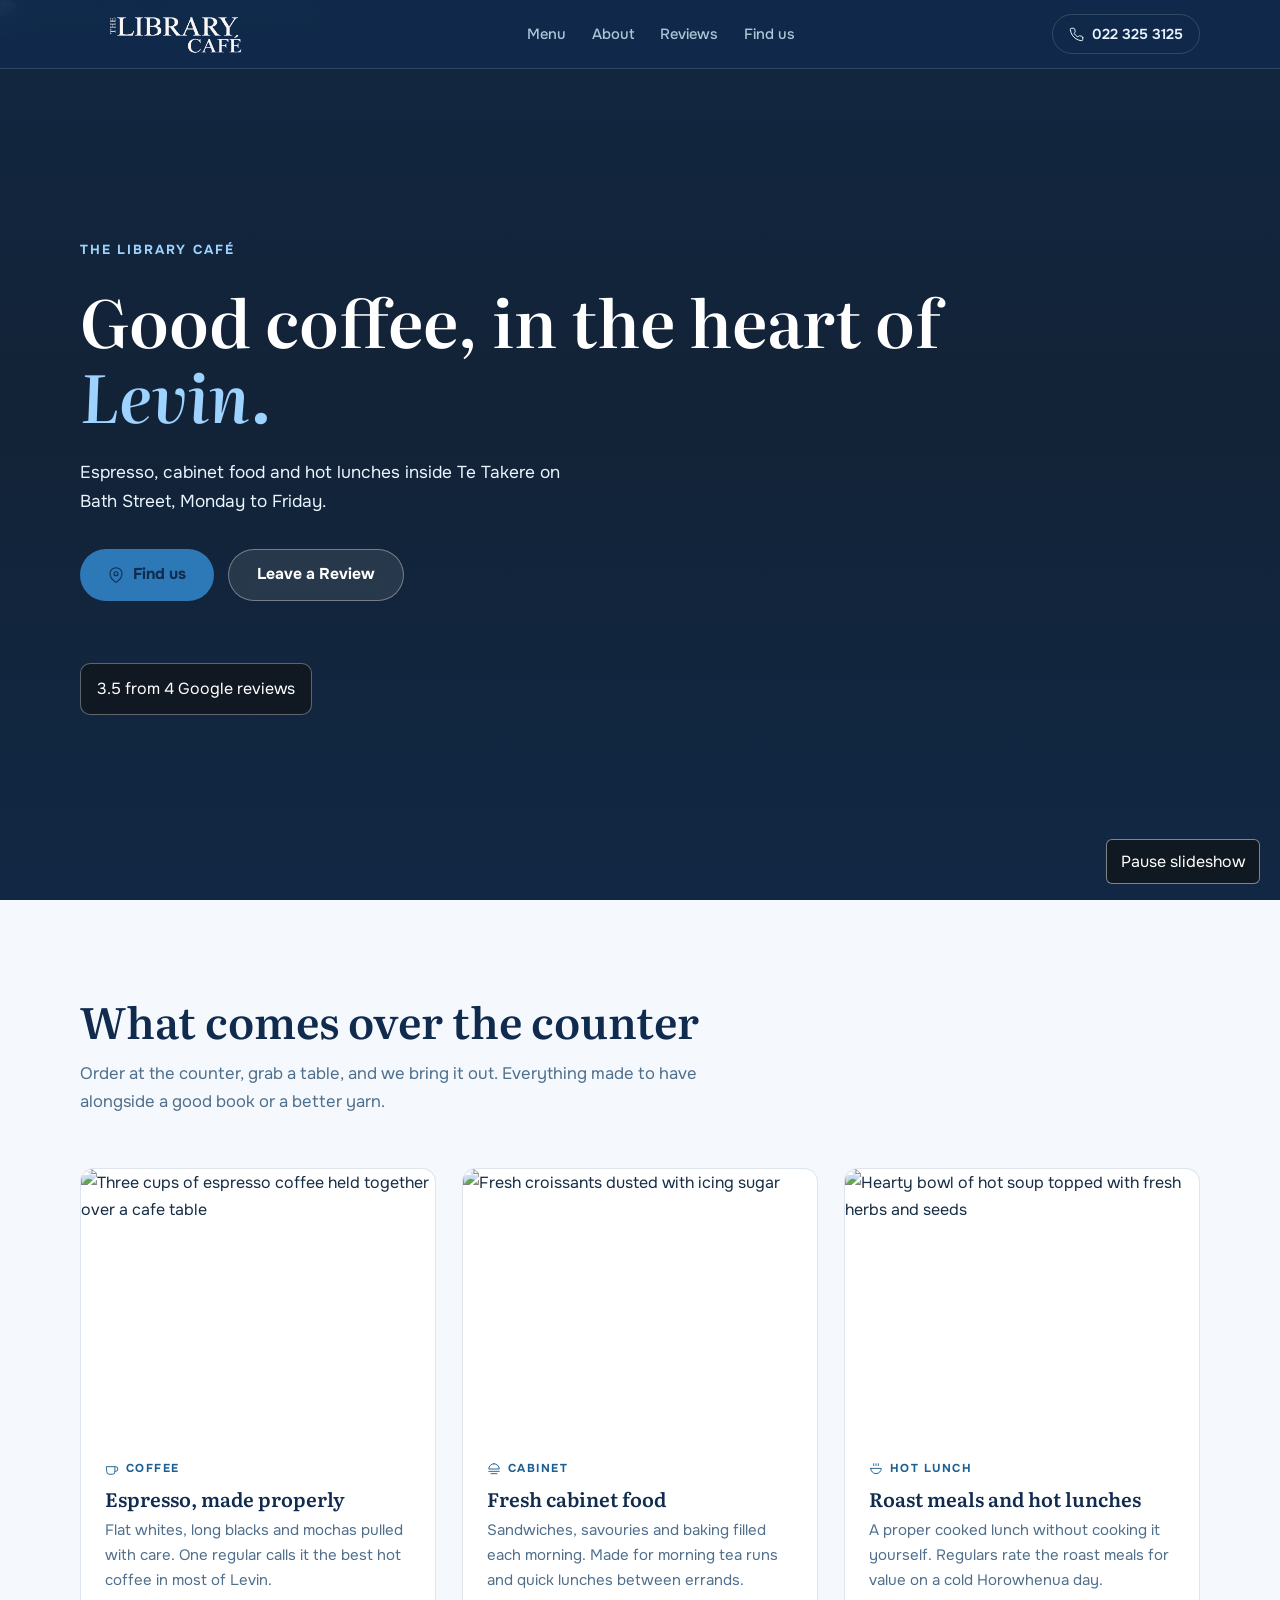
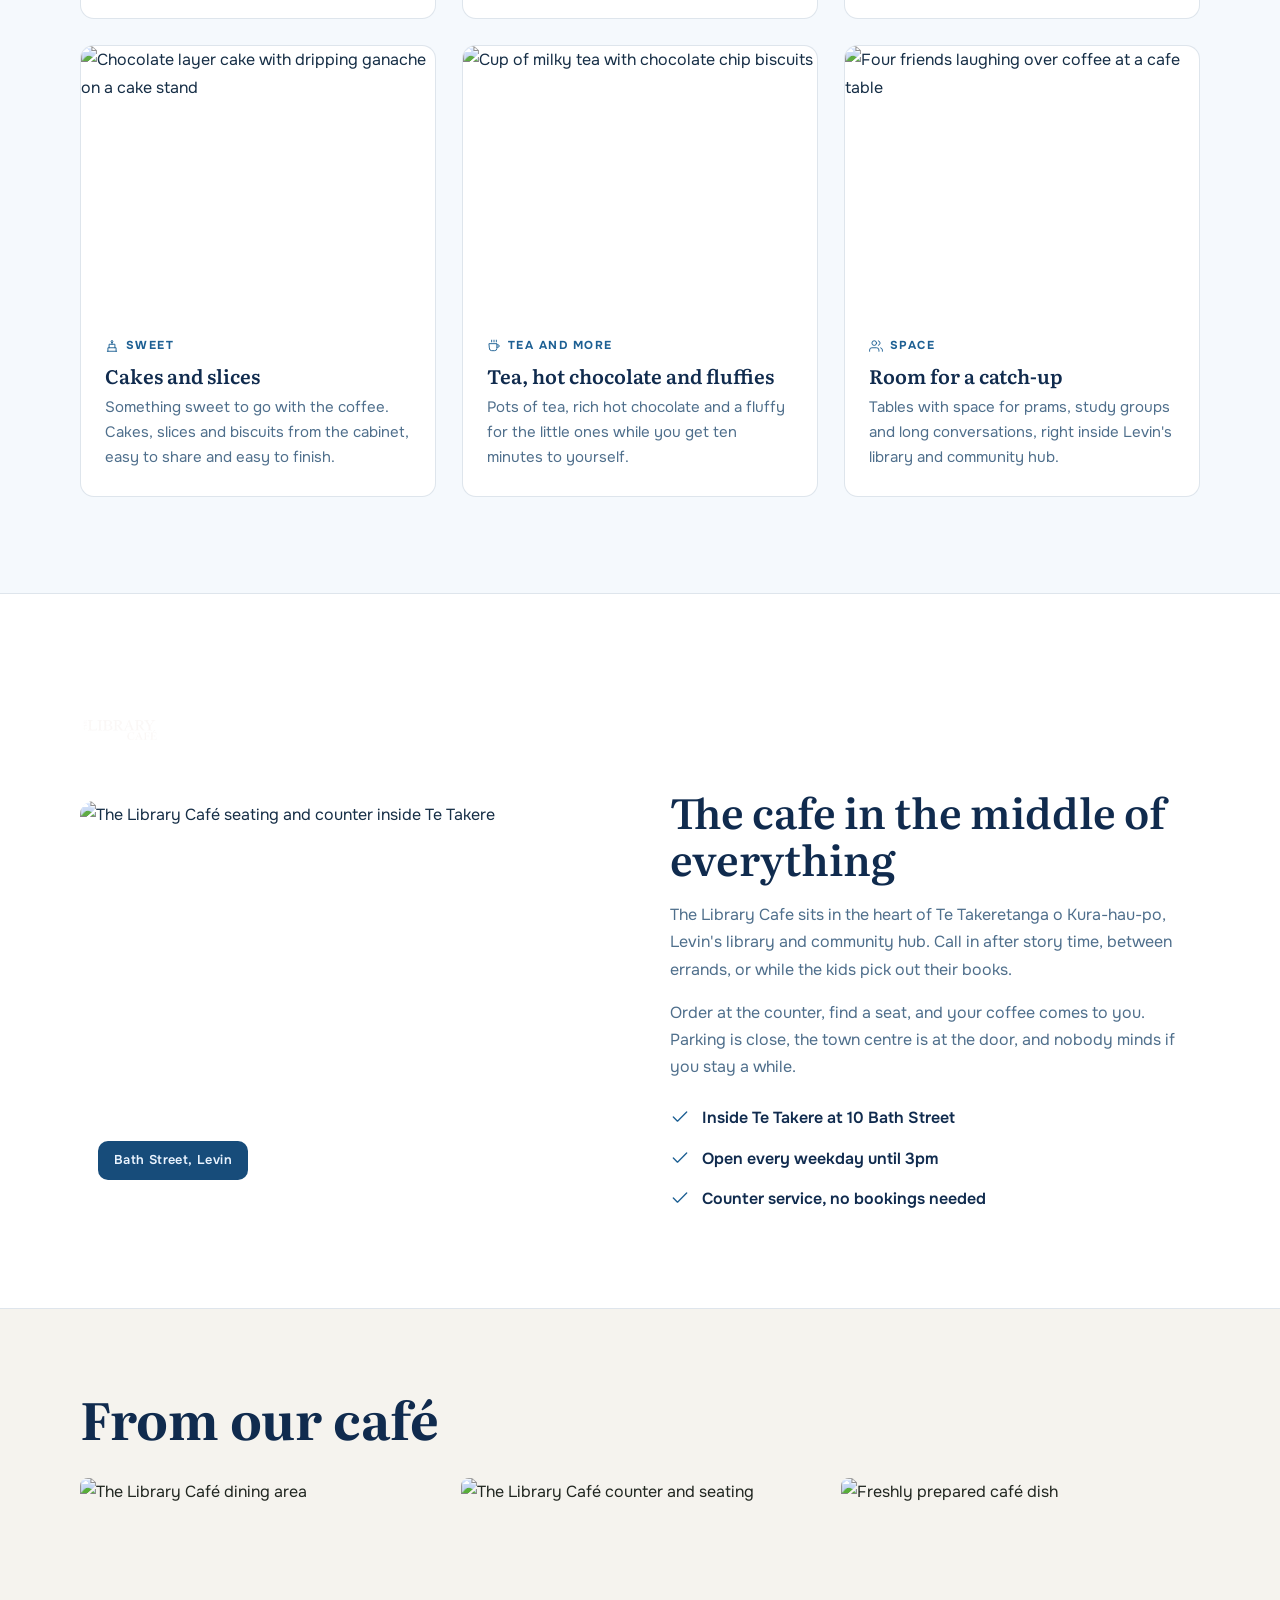
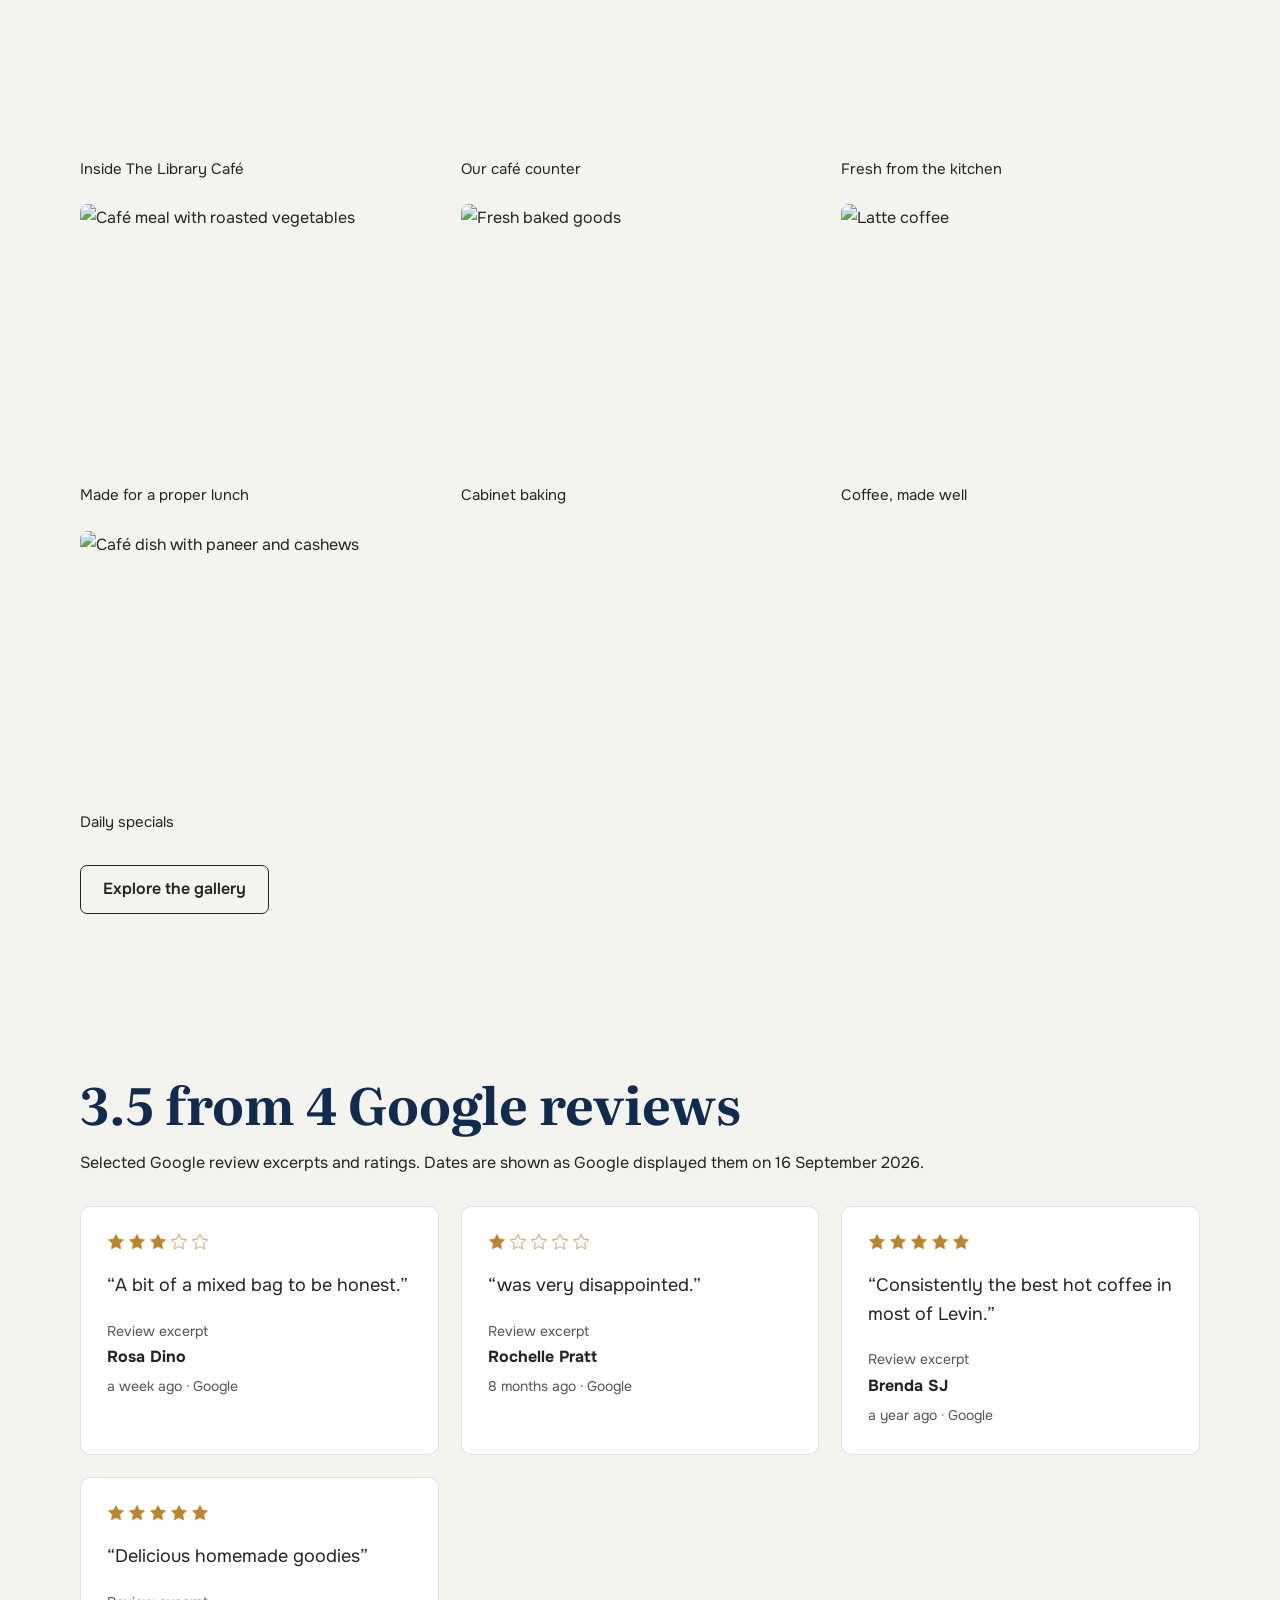
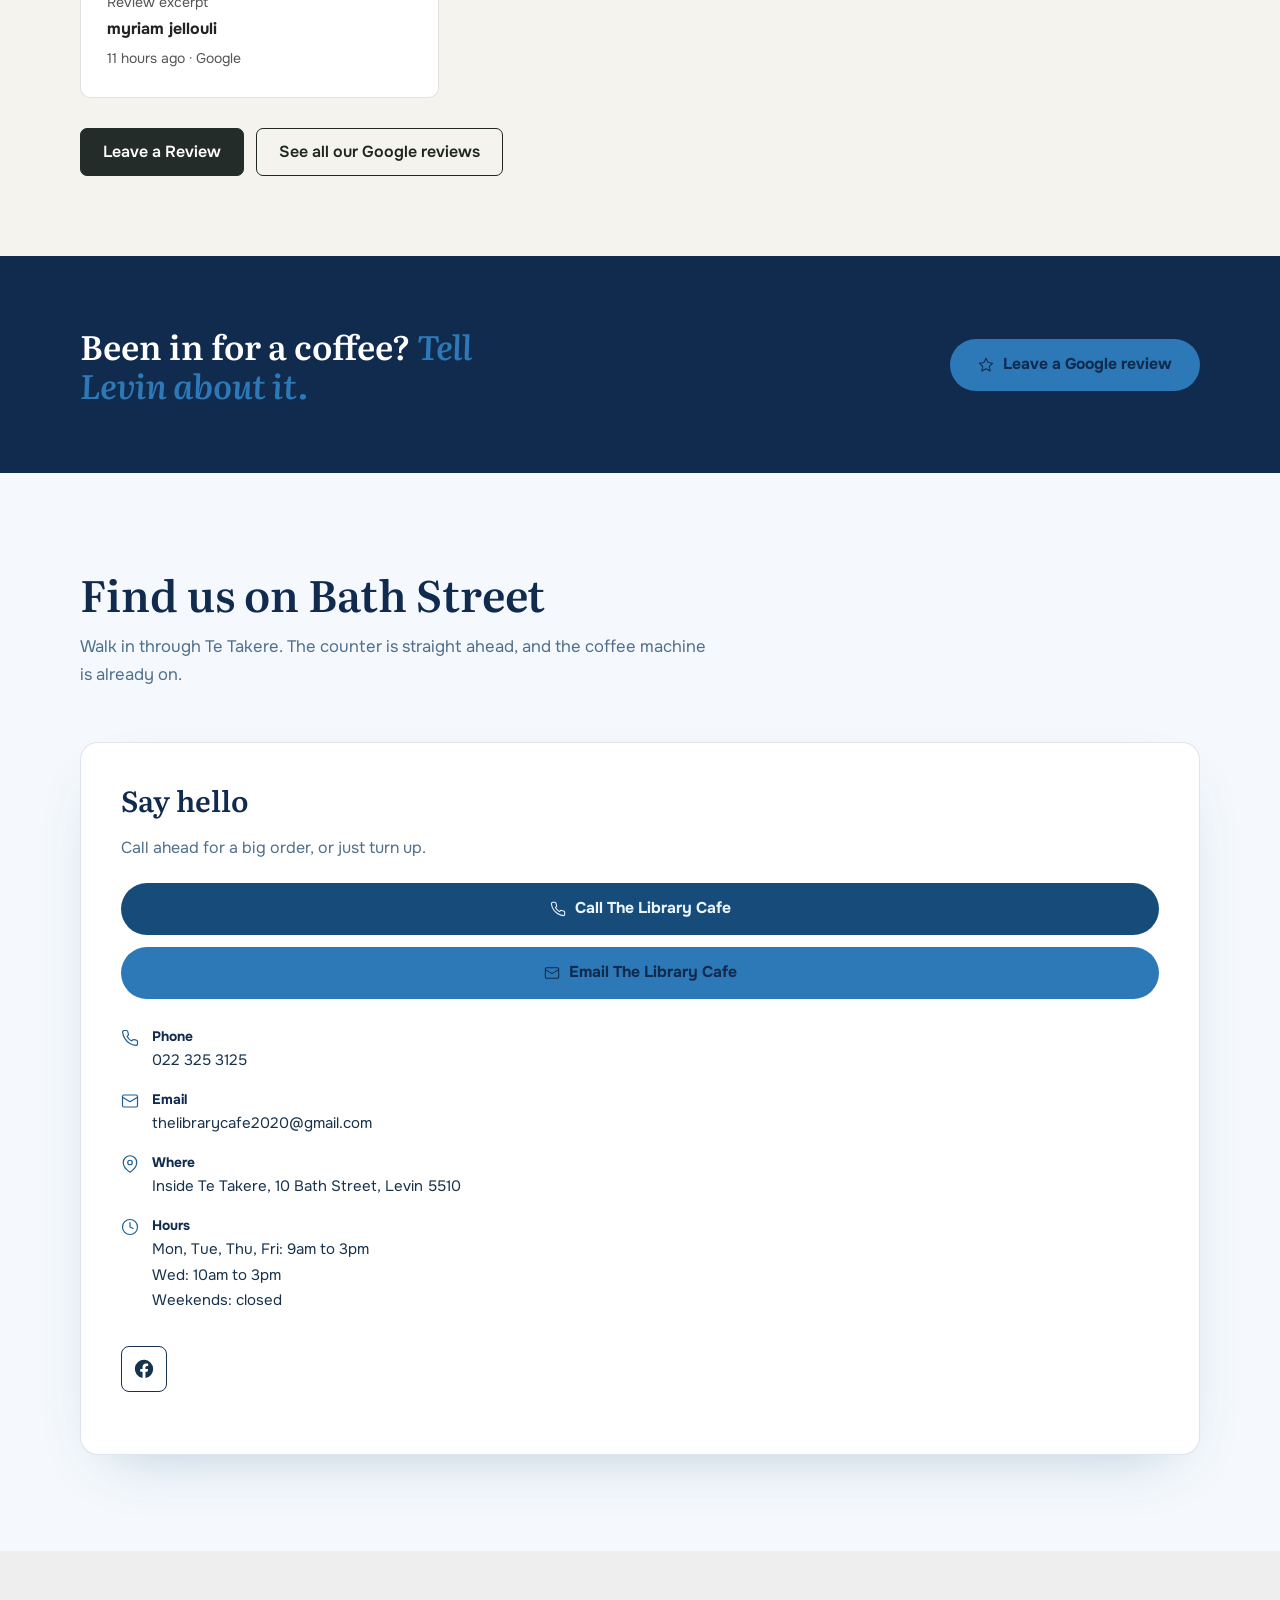
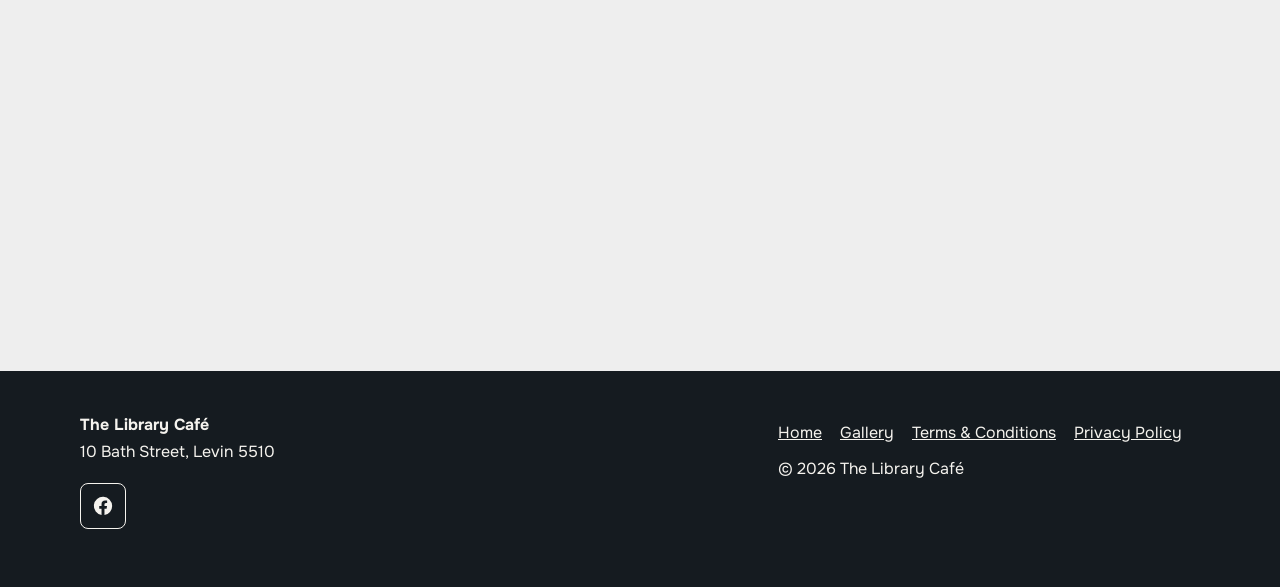
==== commit 68928b7e: "Use supplied Library Cafe logo in branding" ====
--- a/index.html
+++ b/index.html
@@ -9,17 +9,17 @@
 <meta content="The Library Cafe | Cafe, Levin" property="og:title"/>
 <meta content="Espresso coffee, cabinet food and hot lunches inside Te Takere, in the heart of Levin's town centre." property="og:description"/>
 <meta content="website" property="og:type"/>
-<meta content="img/hero-coffee.jpg" property="og:image"/>
+<meta content="img/coffee-latte.jpg" property="og:image"/>
 <link href="data:image/svg+xml,%3Csvg xmlns='http://www.w3.org/2000/svg' viewBox='0 0 64 64'%3E%3Crect width='64' height='64' rx='14' fill='%231d3b30'/%3E%3Ctext x='32' y='45' font-family='Georgia,serif' font-size='38' fill='%23c98f2d' text-anchor='middle'%3EL%3C/text%3E%3C/svg%3E" rel="icon"/>
 <link href="https://fonts.googleapis.com" rel="preconnect"/>
 <link crossorigin="" href="https://fonts.gstatic.com" rel="preconnect"/>
 <link href="https://fonts.googleapis.com/css2?family=Literata:opsz,wght@7..72,400;7..72,500;7..72,600;7..72,700&amp;family=Onest:wght@400;500;600;700&amp;display=swap" rel="stylesheet"/>
 <link href="styles.css" rel="stylesheet"/></head>
 <body>
-<div aria-hidden="true" id="intro"><div class="mark">The <em>Library</em> Cafe</div></div>
+<div aria-hidden="true" id="intro"><div class="mark"><img src="img/library-logo.png" alt="The Library Café" width="2172" height="724"></div></div>
 <header>
 <nav aria-label="Main" class="nav">
-<a class="logo" href="#top">The <em>Library</em> Cafe</a>
+<a class="logo" href="#top" aria-label="The Library Café home"><img src="img/library-logo.png" alt="The Library Café" width="2172" height="724"></a>
 <ul class="nav-links">
 <li><a href="#services">Menu</a></li>
 <li><a href="#about">About</a></li>
@@ -49,9 +49,9 @@
 <!-- HERO -->
 <section aria-label="Welcome" class="hero" id="home">
 <div aria-hidden="true" class="hero-slides">
-<div class="hero-slide on"><img alt="The Library Café — business photograph" decoding="async" fetchpriority="high" height="718" loading="eager" sizes="100vw" src="img/business-1.jpg" srcset="img/business-1-480.webp 480w, img/business-1-960.webp 960w, img/business-1.jpg 960w" width="960"/></div>
-<div class="hero-slide"><img alt="The Library Café — illustrative service photograph" decoding="async" fetchpriority="auto" height="1100" loading="lazy" sizes="100vw" src="img/hero-coffee.jpg" srcset="img/hero-coffee-480.webp 480w, img/hero-coffee-960.webp 960w, img/hero-coffee-1600.webp 1600w, img/hero-coffee.jpg 1800w" width="1800"/></div>
-<div class="hero-slide"><img alt="The Library Café — illustrative service photograph" decoding="async" fetchpriority="auto" height="1100" loading="lazy" sizes="100vw" src="img/hero-food.jpg" srcset="img/hero-food-480.webp 480w, img/hero-food-960.webp 960w, img/hero-food-1600.webp 1600w, img/hero-food.jpg 1800w" width="1800"/></div>
+<div class="hero-slide on"><img alt="The Library Café — business photograph" decoding="async" fetchpriority="high" height="718" loading="eager" sizes="100vw" src="img/cafe-interior.jpg" srcset="img/cafe-interior.jpg 480w, img/cafe-interior.jpg 960w, img/cafe-interior.jpg 960w" width="960"/></div>
+<div class="hero-slide"><img alt="The Library Café — illustrative service photograph" decoding="async" fetchpriority="auto" height="1100" loading="lazy" sizes="100vw" src="img/coffee-latte.jpg" srcset="img/coffee-latte.jpg 480w, img/coffee-latte.jpg 960w, img/coffee-latte.jpg 1600w, img/coffee-latte.jpg 1800w" width="1800"/></div>
+<div class="hero-slide"><img alt="The Library Café — illustrative service photograph" decoding="async" fetchpriority="auto" height="1100" loading="lazy" sizes="100vw" src="img/dish-roast.jpg" srcset="img/dish-roast.jpg 480w, img/dish-roast.jpg 960w, img/dish-roast.jpg 1600w, img/dish-roast.jpg 1800w" width="1800"/></div>
 </div>
 <div aria-hidden="true" class="hero-scrim"></div>
 <div class="hero-inner">
@@ -77,7 +77,7 @@
 </div>
 <div class="svc-grid">
 <article class="svc reveal">
-<div class="svc-img"><img alt="Three cups of espresso coffee held together over a cafe table" decoding="async" height="900" loading="lazy" sizes="(max-width: 767px) 100vw, 50vw" src="img/card-espresso.jpg" srcset="img/card-espresso-480.webp 480w, img/card-espresso-960.webp 960w, img/card-espresso.jpg 1200w" width="1200"/></div>
+<div class="svc-img"><img alt="Three cups of espresso coffee held together over a cafe table" decoding="async" height="900" loading="lazy" sizes="(max-width: 767px) 100vw, 50vw" src="img/coffee-latte.jpg" srcset="img/coffee-latte.jpg 480w, img/coffee-latte.jpg 960w, img/coffee-latte.jpg 1200w" width="1200"/></div>
 <div class="svc-body">
 <span class="svc-label"><svg fill="none" stroke="currentColor" stroke-linecap="round" stroke-linejoin="round" stroke-width="1.6" viewBox="0 0 24 24"><path d="M17 8h1a4 4 0 1 1 0 8h-1"></path><path d="M3 8h14v9a4 4 0 0 1-4 4H7a4 4 0 0 1-4-4z"></path></svg>Coffee</span>
 <h3>Espresso, made properly</h3>
@@ -85,7 +85,7 @@
 </div>
 </article>
 <article class="svc reveal">
-<div class="svc-img"><img alt="Fresh croissants dusted with icing sugar" decoding="async" height="900" loading="lazy" sizes="(max-width: 767px) 100vw, 50vw" src="img/card-cabinet.jpg" srcset="img/card-cabinet-480.webp 480w, img/card-cabinet-960.webp 960w, img/card-cabinet.jpg 1200w" width="1200"/></div>
+<div class="svc-img"><img alt="Fresh croissants dusted with icing sugar" decoding="async" height="900" loading="lazy" sizes="(max-width: 767px) 100vw, 50vw" src="img/baked-goods.jpg" srcset="img/baked-goods.jpg 480w, img/baked-goods.jpg 960w, img/baked-goods.jpg 1200w" width="1200"/></div>
 <div class="svc-body">
 <span class="svc-label"><svg fill="none" stroke="currentColor" stroke-linecap="round" stroke-linejoin="round" stroke-width="1.6" viewBox="0 0 24 24"><path d="M12 3a9 9 0 0 0-9 9h18a9 9 0 0 0-9-9z"></path><line x1="3" x2="21" y1="16" y2="16"></line><line x1="7" x2="17" y1="20" y2="20"></line></svg>Cabinet</span>
 <h3>Fresh cabinet food</h3>
@@ -93,7 +93,7 @@
 </div>
 </article>
 <article class="svc reveal">
-<div class="svc-img"><img alt="Hearty bowl of hot soup topped with fresh herbs and seeds" decoding="async" height="900" loading="lazy" sizes="(max-width: 767px) 100vw, 50vw" src="img/card-roast.jpg" srcset="img/card-roast-480.webp 480w, img/card-roast-960.webp 960w, img/card-roast.jpg 1200w" width="1200"/></div>
+<div class="svc-img"><img alt="Hearty bowl of hot soup topped with fresh herbs and seeds" decoding="async" height="900" loading="lazy" sizes="(max-width: 767px) 100vw, 50vw" src="img/dish-roast.jpg" srcset="img/dish-roast.jpg 480w, img/dish-roast.jpg 960w, img/dish-roast.jpg 1200w" width="1200"/></div>
 <div class="svc-body">
 <span class="svc-label"><svg fill="none" stroke="currentColor" stroke-linecap="round" stroke-linejoin="round" stroke-width="1.6" viewBox="0 0 24 24"><path d="M3 11h18a9 9 0 0 1-9 9 9 9 0 0 1-9-9z"></path><path d="M8 3v3M12 3v3M16 3v3"></path></svg>Hot lunch</span>
 <h3>Roast meals and hot lunches</h3>
@@ -101,7 +101,7 @@
 </div>
 </article>
 <article class="svc reveal">
-<div class="svc-img"><img alt="Chocolate layer cake with dripping ganache on a cake stand" decoding="async" height="900" loading="lazy" sizes="(max-width: 767px) 100vw, 50vw" src="img/card-cake.jpg" srcset="img/card-cake-480.webp 480w, img/card-cake-960.webp 960w, img/card-cake.jpg 1200w" width="1200"/></div>
+<div class="svc-img"><img alt="Chocolate layer cake with dripping ganache on a cake stand" decoding="async" height="900" loading="lazy" sizes="(max-width: 767px) 100vw, 50vw" src="img/dish-curry.jpg" srcset="img/dish-curry.jpg 480w, img/dish-curry.jpg 960w, img/dish-curry.jpg 1200w" width="1200"/></div>
 <div class="svc-body">
 <span class="svc-label"><svg fill="none" stroke="currentColor" stroke-linecap="round" stroke-linejoin="round" stroke-width="1.6" viewBox="0 0 24 24"><path d="M4 21h16M5 21v-6h14v6M7 15V9h10v6"></path><path d="M12 9V6M12 6a1.5 1.5 0 0 1-1.5-1.5C10.5 3 12 2 12 2s1.5 1 1.5 2.5A1.5 1.5 0 0 1 12 6z"></path></svg>Sweet</span>
 <h3>Cakes and slices</h3>
@@ -109,7 +109,7 @@
 </div>
 </article>
 <article class="svc reveal">
-<div class="svc-img"><img alt="Cup of milky tea with chocolate chip biscuits" decoding="async" height="900" loading="lazy" sizes="(max-width: 767px) 100vw, 50vw" src="img/card-drinks.jpg" srcset="img/card-drinks-480.webp 480w, img/card-drinks-960.webp 960w, img/card-drinks.jpg 1200w" width="1200"/></div>
+<div class="svc-img"><img alt="Cup of milky tea with chocolate chip biscuits" decoding="async" height="900" loading="lazy" sizes="(max-width: 767px) 100vw, 50vw" src="img/dish-paneer.jpg" srcset="img/dish-paneer.jpg 480w, img/dish-paneer.jpg 960w, img/dish-paneer.jpg 1200w" width="1200"/></div>
 <div class="svc-body">
 <span class="svc-label"><svg fill="none" stroke="currentColor" stroke-linecap="round" stroke-linejoin="round" stroke-width="1.6" viewBox="0 0 24 24"><path d="M8 2v3M12 2v3M16 2v3"></path><path d="M4 8h13v8a4 4 0 0 1-4 4H8a4 4 0 0 1-4-4z"></path><path d="M17 10h2a2 2 0 1 1 0 4h-2"></path></svg>Tea and more</span>
 <h3>Tea, hot chocolate and fluffies</h3>
@@ -117,7 +117,7 @@
 </div>
 </article>
 <article class="svc reveal">
-<div class="svc-img"><img alt="Four friends laughing over coffee at a cafe table" decoding="async" height="900" loading="lazy" sizes="(max-width: 767px) 100vw, 50vw" src="img/card-catchup.jpg" srcset="img/card-catchup-480.webp 480w, img/card-catchup-960.webp 960w, img/card-catchup.jpg 1200w" width="1200"/></div>
+<div class="svc-img"><img alt="Four friends laughing over coffee at a cafe table" decoding="async" height="900" loading="lazy" sizes="(max-width: 767px) 100vw, 50vw" src="img/cafe-counter.jpg" srcset="img/cafe-counter.jpg 480w, img/cafe-counter.jpg 960w, img/cafe-counter.jpg 1200w" width="1200"/></div>
 <div class="svc-body">
 <span class="svc-label"><svg fill="none" stroke="currentColor" stroke-linecap="round" stroke-linejoin="round" stroke-width="1.6" viewBox="0 0 24 24"><path d="M17 21v-2a4 4 0 0 0-4-4H5a4 4 0 0 0-4 4v2"></path><circle cx="9" cy="7" r="4"></circle><path d="M23 21v-2a4 4 0 0 0-3-3.87"></path><path d="M16 3.13a4 4 0 0 1 0 7.75"></path></svg>Space</span>
 <h3>Room for a catch-up</h3>
@@ -128,11 +128,11 @@
 </div>
 </section>
 <!-- ABOUT -->
-<section class="about" id="about"><div class="verified-wrap"><img alt="The Library Café logo" class="verified-logo" decoding="async" height="720" loading="lazy" sizes="(max-width: 767px) 100vw, 50vw" src="img/business-logo.jpg" srcset="img/business-logo-480.webp 480w, img/business-logo.jpg 720w" width="720"/></div>
+<section class="about" id="about"><div class="verified-wrap"><img alt="The Library Café logo" class="verified-logo" decoding="async" height="720" loading="lazy" sizes="(max-width: 767px) 100vw, 50vw" src="img/library-logo.png" srcset="img/library-logo.png 480w, img/library-logo.png 720w" width="720"/></div>
 <div class="wrap">
 <div class="about-grid">
 <div class="about-photo reveal">
-<img alt="The Library Café seating and counter inside Te Takere" decoding="async" height="718" loading="lazy" sizes="(max-width: 767px) 100vw, 50vw" src="img/business-1.jpg" srcset="img/business-1-480.webp 480w, img/business-1-960.webp 960w, img/business-1.jpg 960w" width="960"/>
+<img alt="The Library Café seating and counter inside Te Takere" decoding="async" height="718" loading="lazy" sizes="(max-width: 767px) 100vw, 50vw" src="img/cafe-interior.jpg" srcset="img/cafe-interior.jpg 480w, img/cafe-interior.jpg 960w, img/cafe-interior.jpg 960w" width="960"/>
 <span class="about-tag">Bath Street, Levin</span>
 </div>
 <div class="about-copy reveal">
@@ -150,7 +150,7 @@
 </section>
 <!-- CREW -->
 <!-- REVIEWS -->
-<section class="verified-section verified-gallery" id="gallery"><div class="verified-wrap"><h2>From our business</h2><div class="verified-grid"><figure><img alt="The Library Café — business photograph" decoding="async" height="718" loading="lazy" sizes="(max-width: 767px) 100vw, 50vw" src="img/business-1.jpg" srcset="img/business-1-480.webp 480w, img/business-1-960.webp 960w, img/business-1.jpg 960w" width="960"/><figcaption>From our Facebook page</figcaption></figure><figure><img alt="The Library Café — business photograph" decoding="async" height="315" loading="lazy" src="img/business-4.jpg" width="315"/><figcaption>From our Facebook page</figcaption></figure><figure><img alt="The Library Café — service illustration" decoding="async" height="900" loading="lazy" sizes="(max-width: 767px) 100vw, 50vw" src="img/card-espresso.jpg" srcset="img/card-espresso-480.webp 480w, img/card-espresso-960.webp 960w, img/card-espresso.jpg 1200w" width="1200"/><figcaption>Illustrative photograph</figcaption></figure></div><a class="verified-button" href="gallery.html">Explore the gallery</a></div></section><section class="verified-section" id="reviews"><div class="verified-wrap"><h2>3.5 from 4 Google reviews</h2><p>Selected Google review excerpts and ratings. Dates are shown as Google displayed them on 16 September 2026.</p><div class="verified-grid"><article class="verified-card"><span aria-label="3 out of 5 stars" class="verified-stars"><svg aria-hidden="true" fill="currentColor" stroke="currentColor" viewBox="0 0 24 24"><path d="m12 2 3 6 7 1-5 5 1 7-6-3-6 3 1-7-5-5 7-1z"></path></svg><svg aria-hidden="true" fill="currentColor" stroke="currentColor" viewBox="0 0 24 24"><path d="m12 2 3 6 7 1-5 5 1 7-6-3-6 3 1-7-5-5 7-1z"></path></svg><svg aria-hidden="true" fill="currentColor" stroke="currentColor" viewBox="0 0 24 24"><path d="m12 2 3 6 7 1-5 5 1 7-6-3-6 3 1-7-5-5 7-1z"></path></svg><svg aria-hidden="true" fill="none" stroke="currentColor" viewBox="0 0 24 24"><path d="m12 2 3 6 7 1-5 5 1 7-6-3-6 3 1-7-5-5 7-1z"></path></svg><svg aria-hidden="true" fill="none" stroke="currentColor" viewBox="0 0 24 24"><path d="m12 2 3 6 7 1-5 5 1 7-6-3-6 3 1-7-5-5 7-1z"></path></svg></span><blockquote>“A bit of a mixed bag to be honest.”</blockquote><small>Review excerpt</small><strong>Rosa Dino</strong><small>a week ago · Google</small></article><article class="verified-card"><span aria-label="1 out of 5 stars" class="verified-stars"><svg aria-hidden="true" fill="currentColor" stroke="currentColor" viewBox="0 0 24 24"><path d="m12 2 3 6 7 1-5 5 1 7-6-3-6 3 1-7-5-5 7-1z"></path></svg><svg aria-hidden="true" fill="none" stroke="currentColor" viewBox="0 0 24 24"><path d="m12 2 3 6 7 1-5 5 1 7-6-3-6 3 1-7-5-5 7-1z"></path></svg><svg aria-hidden="true" fill="none" stroke="currentColor" viewBox="0 0 24 24"><path d="m12 2 3 6 7 1-5 5 1 7-6-3-6 3 1-7-5-5 7-1z"></path></svg><svg aria-hidden="true" fill="none" stroke="currentColor" viewBox="0 0 24 24"><path d="m12 2 3 6 7 1-5 5 1 7-6-3-6 3 1-7-5-5 7-1z"></path></svg><svg aria-hidden="true" fill="none" stroke="currentColor" viewBox="0 0 24 24"><path d="m12 2 3 6 7 1-5 5 1 7-6-3-6 3 1-7-5-5 7-1z"></path></svg></span><blockquote>“was very disappointed.”</blockquote><small>Review excerpt</small><strong>Rochelle Pratt</strong><small>8 months ago · Google</small></article><article class="verified-card"><span aria-label="5 out of 5 stars" class="verified-stars"><svg aria-hidden="true" fill="currentColor" stroke="currentColor" viewBox="0 0 24 24"><path d="m12 2 3 6 7 1-5 5 1 7-6-3-6 3 1-7-5-5 7-1z"></path></svg><svg aria-hidden="true" fill="currentColor" stroke="currentColor" viewBox="0 0 24 24"><path d="m12 2 3 6 7 1-5 5 1 7-6-3-6 3 1-7-5-5 7-1z"></path></svg><svg aria-hidden="true" fill="currentColor" stroke="currentColor" viewBox="0 0 24 24"><path d="m12 2 3 6 7 1-5 5 1 7-6-3-6 3 1-7-5-5 7-1z"></path></svg><svg aria-hidden="true" fill="currentColor" stroke="currentColor" viewBox="0 0 24 24"><path d="m12 2 3 6 7 1-5 5 1 7-6-3-6 3 1-7-5-5 7-1z"></path></svg><svg aria-hidden="true" fill="currentColor" stroke="currentColor" viewBox="0 0 24 24"><path d="m12 2 3 6 7 1-5 5 1 7-6-3-6 3 1-7-5-5 7-1z"></path></svg></span><blockquote>“Consistently the best hot coffee in most of Levin.”</blockquote><small>Review excerpt</small><strong>Brenda SJ</strong><small>a year ago · Google</small></article><article class="verified-card"><span aria-label="5 out of 5 stars" class="verified-stars"><svg aria-hidden="true" fill="currentColor" stroke="currentColor" viewBox="0 0 24 24"><path d="m12 2 3 6 7 1-5 5 1 7-6-3-6 3 1-7-5-5 7-1z"></path></svg><svg aria-hidden="true" fill="currentColor" stroke="currentColor" viewBox="0 0 24 24"><path d="m12 2 3 6 7 1-5 5 1 7-6-3-6 3 1-7-5-5 7-1z"></path></svg><svg aria-hidden="true" fill="currentColor" stroke="currentColor" viewBox="0 0 24 24"><path d="m12 2 3 6 7 1-5 5 1 7-6-3-6 3 1-7-5-5 7-1z"></path></svg><svg aria-hidden="true" fill="currentColor" stroke="currentColor" viewBox="0 0 24 24"><path d="m12 2 3 6 7 1-5 5 1 7-6-3-6 3 1-7-5-5 7-1z"></path></svg><svg aria-hidden="true" fill="currentColor" stroke="currentColor" viewBox="0 0 24 24"><path d="m12 2 3 6 7 1-5 5 1 7-6-3-6 3 1-7-5-5 7-1z"></path></svg></span><blockquote>“Delicious homemade goodies”</blockquote><small>Review excerpt</small><strong>myriam jellouli</strong><small>11 hours ago · Google</small></article></div><div class="verified-actions"><a class="verified-button primary" href="https://search.google.com/local/writereview?placeid=ChIJ_R_BsefzQG0RmdmjbcI7Xoc" rel="noopener" target="_blank">Leave a Review</a><a class="verified-button" href="https://search.google.com/local/reviews?placeid=ChIJ_R_BsefzQG0RmdmjbcI7Xoc" rel="noopener" target="_blank">See all our Google reviews</a></div></div></section>
+<section class="verified-section verified-gallery" id="gallery"><div class="verified-wrap"><h2>From our café</h2><div class="verified-grid"><figure><img alt="The Library Café dining area" loading="lazy" src="img/cafe-interior.jpg"/><figcaption>Inside The Library Café</figcaption></figure><figure><img alt="The Library Café counter and seating" loading="lazy" src="img/cafe-counter.jpg"/><figcaption>Our café counter</figcaption></figure><figure><img alt="Freshly prepared café dish" loading="lazy" src="img/dish-curry.jpg"/><figcaption>Fresh from the kitchen</figcaption></figure><figure><img alt="Café meal with roasted vegetables" loading="lazy" src="img/dish-roast.jpg"/><figcaption>Made for a proper lunch</figcaption></figure><figure><img alt="Fresh baked goods" loading="lazy" src="img/baked-goods.jpg"/><figcaption>Cabinet baking</figcaption></figure><figure><img alt="Latte coffee" loading="lazy" src="img/coffee-latte.jpg"/><figcaption>Coffee, made well</figcaption></figure><figure><img alt="Café dish with paneer and cashews" loading="lazy" src="img/dish-paneer.jpg"/><figcaption>Daily specials</figcaption></figure></div><a class="verified-button" href="gallery.html">Explore the gallery</a></div></section><section class="verified-section" id="reviews"><div class="verified-wrap"><h2>3.5 from 4 Google reviews</h2><p>Selected Google review excerpts and ratings. Dates are shown as Google displayed them on 16 September 2026.</p><div class="verified-grid"><article class="verified-card"><span aria-label="3 out of 5 stars" class="verified-stars"><svg aria-hidden="true" fill="currentColor" stroke="currentColor" viewBox="0 0 24 24"><path d="m12 2 3 6 7 1-5 5 1 7-6-3-6 3 1-7-5-5 7-1z"></path></svg><svg aria-hidden="true" fill="currentColor" stroke="currentColor" viewBox="0 0 24 24"><path d="m12 2 3 6 7 1-5 5 1 7-6-3-6 3 1-7-5-5 7-1z"></path></svg><svg aria-hidden="true" fill="currentColor" stroke="currentColor" viewBox="0 0 24 24"><path d="m12 2 3 6 7 1-5 5 1 7-6-3-6 3 1-7-5-5 7-1z"></path></svg><svg aria-hidden="true" fill="none" stroke="currentColor" viewBox="0 0 24 24"><path d="m12 2 3 6 7 1-5 5 1 7-6-3-6 3 1-7-5-5 7-1z"></path></svg><svg aria-hidden="true" fill="none" stroke="currentColor" viewBox="0 0 24 24"><path d="m12 2 3 6 7 1-5 5 1 7-6-3-6 3 1-7-5-5 7-1z"></path></svg></span><blockquote>“A bit of a mixed bag to be honest.”</blockquote><small>Review excerpt</small><strong>Rosa Dino</strong><small>a week ago · Google</small></article><article class="verified-card"><span aria-label="1 out of 5 stars" class="verified-stars"><svg aria-hidden="true" fill="currentColor" stroke="currentColor" viewBox="0 0 24 24"><path d="m12 2 3 6 7 1-5 5 1 7-6-3-6 3 1-7-5-5 7-1z"></path></svg><svg aria-hidden="true" fill="none" stroke="currentColor" viewBox="0 0 24 24"><path d="m12 2 3 6 7 1-5 5 1 7-6-3-6 3 1-7-5-5 7-1z"></path></svg><svg aria-hidden="true" fill="none" stroke="currentColor" viewBox="0 0 24 24"><path d="m12 2 3 6 7 1-5 5 1 7-6-3-6 3 1-7-5-5 7-1z"></path></svg><svg aria-hidden="true" fill="none" stroke="currentColor" viewBox="0 0 24 24"><path d="m12 2 3 6 7 1-5 5 1 7-6-3-6 3 1-7-5-5 7-1z"></path></svg><svg aria-hidden="true" fill="none" stroke="currentColor" viewBox="0 0 24 24"><path d="m12 2 3 6 7 1-5 5 1 7-6-3-6 3 1-7-5-5 7-1z"></path></svg></span><blockquote>“was very disappointed.”</blockquote><small>Review excerpt</small><strong>Rochelle Pratt</strong><small>8 months ago · Google</small></article><article class="verified-card"><span aria-label="5 out of 5 stars" class="verified-stars"><svg aria-hidden="true" fill="currentColor" stroke="currentColor" viewBox="0 0 24 24"><path d="m12 2 3 6 7 1-5 5 1 7-6-3-6 3 1-7-5-5 7-1z"></path></svg><svg aria-hidden="true" fill="currentColor" stroke="currentColor" viewBox="0 0 24 24"><path d="m12 2 3 6 7 1-5 5 1 7-6-3-6 3 1-7-5-5 7-1z"></path></svg><svg aria-hidden="true" fill="currentColor" stroke="currentColor" viewBox="0 0 24 24"><path d="m12 2 3 6 7 1-5 5 1 7-6-3-6 3 1-7-5-5 7-1z"></path></svg><svg aria-hidden="true" fill="currentColor" stroke="currentColor" viewBox="0 0 24 24"><path d="m12 2 3 6 7 1-5 5 1 7-6-3-6 3 1-7-5-5 7-1z"></path></svg><svg aria-hidden="true" fill="currentColor" stroke="currentColor" viewBox="0 0 24 24"><path d="m12 2 3 6 7 1-5 5 1 7-6-3-6 3 1-7-5-5 7-1z"></path></svg></span><blockquote>“Consistently the best hot coffee in most of Levin.”</blockquote><small>Review excerpt</small><strong>Brenda SJ</strong><small>a year ago · Google</small></article><article class="verified-card"><span aria-label="5 out of 5 stars" class="verified-stars"><svg aria-hidden="true" fill="currentColor" stroke="currentColor" viewBox="0 0 24 24"><path d="m12 2 3 6 7 1-5 5 1 7-6-3-6 3 1-7-5-5 7-1z"></path></svg><svg aria-hidden="true" fill="currentColor" stroke="currentColor" viewBox="0 0 24 24"><path d="m12 2 3 6 7 1-5 5 1 7-6-3-6 3 1-7-5-5 7-1z"></path></svg><svg aria-hidden="true" fill="currentColor" stroke="currentColor" viewBox="0 0 24 24"><path d="m12 2 3 6 7 1-5 5 1 7-6-3-6 3 1-7-5-5 7-1z"></path></svg><svg aria-hidden="true" fill="currentColor" stroke="currentColor" viewBox="0 0 24 24"><path d="m12 2 3 6 7 1-5 5 1 7-6-3-6 3 1-7-5-5 7-1z"></path></svg><svg aria-hidden="true" fill="currentColor" stroke="currentColor" viewBox="0 0 24 24"><path d="m12 2 3 6 7 1-5 5 1 7-6-3-6 3 1-7-5-5 7-1z"></path></svg></span><blockquote>“Delicious homemade goodies”</blockquote><small>Review excerpt</small><strong>myriam jellouli</strong><small>11 hours ago · Google</small></article></div><div class="verified-actions"><a class="verified-button primary" href="https://search.google.com/local/writereview?placeid=ChIJ_R_BsefzQG0RmdmjbcI7Xoc" rel="noopener" target="_blank">Leave a Review</a><a class="verified-button" href="https://search.google.com/local/reviews?placeid=ChIJ_R_BsefzQG0RmdmjbcI7Xoc" rel="noopener" target="_blank">See all our Google reviews</a></div></div></section>
 <!-- REVIEW BANNER -->
 <section aria-label="Leave a review" class="banner">
 <div class="wrap banner-inner reveal">
--- a/styles.css
+++ b/styles.css
@@ -1,18 +1,20 @@
+/* Let responsive CSS determine image height instead of HTML pixel dimensions. */
+img{height:auto}
 
 :root{
-  --ink:#14261f;
-  --pine:#1d3b30;
-  --pine-2:#24493c;
-  --bone:#f4f1e7;
-  --card:#fbf9f2;
-  --amber:#c98f2d;
-  --amber-bright:#e8b658;
-  --amber-deep:#8a5f16;
-  --text:#2b3a33;
-  --text-soft:#5c6b63;
-  --on-dark:#ece9dc;
-  --on-dark-soft:#b9c2b9;
-  --line:rgba(29,59,48,.14);
+  --ink:#102b4e;
+  --pine:#174c7a;
+  --pine-2:#1f5f91;
+  --bone:#f5f9fd;
+  --card:#ffffff;
+  --amber:#2d79b7;
+  --amber-bright:#9ed3ff;
+  --amber-deep:#1c5f93;
+  --text:#17324d;
+  --text-soft:#4f6f8c;
+  --on-dark:#eaf4ff;
+  --on-dark-soft:#aec5d8;
+  --line:rgba(23,76,122,.14);
   --line-dark:rgba(236,233,220,.16);
   --radius:14px;
   --ease:cubic-bezier(.16,1,.3,1);
@@ -34,7 +36,7 @@
 @keyframes introIn{from{opacity:0;transform:translateY(14px)}to{opacity:1;transform:translateY(0)}}
 
 /* Nav */
-header{position:fixed;top:0;left:0;right:0;z-index:100;background:rgba(20,38,31,.82);backdrop-filter:blur(12px);-webkit-backdrop-filter:blur(12px);border-bottom:1px solid var(--line-dark)}
+header{position:fixed;top:0;left:0;right:0;z-index:100;background:rgba(16,43,78,.82);backdrop-filter:blur(12px);-webkit-backdrop-filter:blur(12px);border-bottom:1px solid var(--line-dark)}
 .nav{max-width:1160px;margin:0 auto;padding:0 20px;height:68px;display:flex;align-items:center;justify-content:space-between;gap:16px}
 .logo{font-family:'Literata',serif;font-weight:600;font-size:1.18rem;color:var(--on-dark);text-decoration:none;letter-spacing:.01em;white-space:nowrap}
 .logo em{font-style:italic;color:var(--amber-bright)}
@@ -46,7 +48,7 @@
 .nav-phone svg{width:15px;height:15px;flex:none}
 #menu-btn{display:none;background:none;border:1px solid var(--line-dark);border-radius:10px;width:44px;height:44px;color:var(--on-dark);cursor:pointer;align-items:center;justify-content:center}
 #menu-btn svg{width:20px;height:20px}
-#mobile-menu{display:none;background:rgba(20,38,31,.97);border-top:1px solid var(--line-dark);padding:10px 20px 22px}
+#mobile-menu{display:none;background:rgba(16,43,78,.97);border-top:1px solid var(--line-dark);padding:10px 20px 22px}
 #mobile-menu.open{display:block}
 #mobile-menu a{display:block;padding:13px 4px;color:var(--on-dark);text-decoration:none;font-weight:500;border-bottom:1px solid var(--line-dark)}
 #mobile-menu .m-call{margin-top:16px;display:flex;align-items:center;justify-content:center;gap:9px;background:var(--amber);color:var(--ink);border-radius:999px;height:48px;font-weight:700;border-bottom:none}
@@ -57,7 +59,7 @@
 .hero-slides{position:absolute;inset:0}
 .hero-slide{position:absolute;inset:0;background-size:cover;background-position:center;opacity:0;transition:opacity 1.6s ease}
 .hero-slide.on{opacity:1}
-.hero-scrim{position:absolute;inset:0;background:linear-gradient(180deg,rgba(20,38,31,.72) 0%,rgba(20,38,31,.5) 45%,rgba(20,38,31,.78) 100%)}
+.hero-scrim{position:absolute;inset:0;background:linear-gradient(180deg,rgba(16,43,78,.72) 0%,rgba(16,43,78,.5) 45%,rgba(16,43,78,.78) 100%)}
 .hero-inner{position:relative;z-index:2;max-width:1160px;margin:0 auto;padding:120px 20px 70px;width:100%}
 .hero-eyebrow{display:inline-flex;align-items:center;gap:9px;color:var(--amber-bright);font-size:.82rem;font-weight:700;letter-spacing:.14em;text-transform:uppercase;margin-bottom:20px}
 .hero-eyebrow svg{width:14px;height:14px}
@@ -69,16 +71,16 @@
 .btn svg{width:16px;height:16px;flex:none}
 .btn:active{transform:scale(.98)}
 .btn-amber{background:var(--amber);color:var(--ink)}
-.btn-amber:hover{background:#d89c38}
+.btn-amber:hover{background:#4d93ca}
 .btn-ghost{background:rgba(236,233,220,.1);color:#fff;border:1px solid rgba(236,233,220,.4);backdrop-filter:blur(6px)}
 .btn-ghost:hover{background:rgba(236,233,220,.2)}
-.hero-review{max-width:430px;background:rgba(20,38,31,.6);border:1px solid rgba(236,233,220,.22);border-radius:var(--radius);padding:18px 22px;backdrop-filter:blur(10px);-webkit-backdrop-filter:blur(10px)}
+.hero-review{max-width:430px;background:rgba(16,43,78,.6);border:1px solid rgba(236,233,220,.22);border-radius:var(--radius);padding:18px 22px;backdrop-filter:blur(10px);-webkit-backdrop-filter:blur(10px)}
 .hero-review .stars{color:var(--amber);display:flex;gap:3px;margin-bottom:8px}
 .hero-review .stars svg{width:15px;height:15px}
 .hq{min-height:76px}
 .hq blockquote{color:var(--on-dark);font-size:.95rem;line-height:1.55;font-style:italic;transition:opacity .5s ease}
 .hq cite{display:block;margin-top:7px;color:#cfd6cc;font-size:.82rem;font-style:normal;font-weight:600}
-.hq .tag{display:inline-block;margin-left:8px;font-size:.74rem;font-weight:700;letter-spacing:.06em;text-transform:uppercase;color:var(--amber-bright);border:1px solid rgba(226,172,69,.55);border-radius:999px;padding:1px 8px;vertical-align:1px}
+.hq .tag{display:inline-block;margin-left:8px;font-size:.74rem;font-weight:700;letter-spacing:.06em;text-transform:uppercase;color:var(--amber-bright);border:1px solid rgba(158,211,255,.55);border-radius:999px;padding:1px 8px;vertical-align:1px}
 
 /* Sections */
 section{padding:96px 0}
@@ -92,7 +94,7 @@
 /* Services */
 .svc-grid{display:grid;grid-template-columns:repeat(3,1fr);gap:26px}
 .svc{background:var(--card);border:1px solid var(--line);border-radius:var(--radius);overflow:hidden;transition:transform .35s var(--ease),box-shadow .35s var(--ease)}
-.svc:hover{transform:translateY(-6px);box-shadow:0 18px 40px -18px rgba(29,59,48,.35)}
+.svc:hover{transform:translateY(-6px);box-shadow:0 18px 40px -18px rgba(23,76,122,.35)}
 .svc-img{aspect-ratio:4/3;overflow:hidden}
 .svc-img img{width:100%;height:100%;object-fit:cover;filter:saturate(.85) contrast(1.05);transition:transform .6s var(--ease)}
 .svc:hover .svc-img img{transform:scale(1.05)}
@@ -118,7 +120,7 @@
 .crew{background:var(--pine)}
 .crew .sec-head h2{color:#fff}
 .crew .sec-head p{color:var(--on-dark-soft)}
-.crew-badge{display:inline-block;font-size:.74rem;font-weight:700;letter-spacing:.12em;text-transform:uppercase;color:var(--amber-bright);border:1px solid rgba(226,172,69,.5);border-radius:999px;padding:4px 13px;margin-bottom:16px}
+.crew-badge{display:inline-block;font-size:.74rem;font-weight:700;letter-spacing:.12em;text-transform:uppercase;color:var(--amber-bright);border:1px solid rgba(158,211,255,.5);border-radius:999px;padding:4px 13px;margin-bottom:16px}
 .crew-grid{display:grid;grid-template-columns:repeat(3,1fr);gap:26px}
 .crew-card{background:var(--pine-2);border:1px solid var(--line-dark);border-radius:var(--radius);padding:34px 26px;text-align:center;transition:transform .35s var(--ease)}
 .crew-card:hover{transform:translateY(-5px)}
@@ -146,7 +148,7 @@
 .banner h2 em{font-style:italic;color:var(--amber)}
 
 /* Contact */
-.contact-card{background:var(--card);border:1px solid var(--line);border-radius:calc(var(--radius) + 4px);overflow:hidden;display:grid;grid-template-columns:1fr 1fr;box-shadow:0 24px 60px -30px rgba(29,59,48,.3)}
+.contact-card{background:var(--card);border:1px solid var(--line);border-radius:calc(var(--radius) + 4px);overflow:hidden;display:grid;grid-template-columns:1fr 1fr;box-shadow:0 24px 60px -30px rgba(23,76,122,.3)}
 .contact-map iframe{width:100%;height:100%;min-height:420px;border:0;display:block}
 .contact-info{padding:40px 40px 44px;display:flex;flex-direction:column;gap:14px}
 .contact-info h2{font-size:1.8rem;font-weight:600;margin-bottom:4px}
@@ -204,8 +206,18 @@
 }
 
 /* Verified content and accessible responsive refinements */
-html{scroll-padding-top:90px}body{font-size:16px}img{max-width:100%;border-radius:8px}a,button{touch-action:manipulation}a:focus-visible,button:focus-visible,[tabindex]:focus-visible{outline:3px solid #deaa53;outline-offset:5px}.reveal{opacity:1!important;transform:none!important}.hero{background:#151b20;animation:pageEnter .8s ease both}.hero h1{max-width:22ch}.hero .verified-rating{display:inline-flex;gap:10px;flex-wrap:wrap;align-items:center;margin-top:22px;padding:13px 16px;color:white;background:#1119;border:1px solid #fff5;backdrop-filter:blur(12px);border-radius:10px;text-decoration:none;font-size:16px;max-width:100%}.verified-stars{display:flex;gap:3px;color:#bd852b}.verified-stars svg{width:18px;height:18px;flex:none}.hero .verified-stars{color:#ffd080}.verified-section{padding:80px 24px;background:#f5f3ee;color:#202620}.verified-wrap{max-width:1120px;margin:auto}.verified-section h2{font-size:clamp(2rem,5vw,3.2rem);margin:0 0 16px}.verified-section p{margin:12px 0;line-height:1.7}.verified-grid{display:grid;grid-template-columns:repeat(3,minmax(0,1fr));gap:22px;margin:30px 0}.verified-card{background:white;color:#232323;border:1px solid #20262022;border-radius:10px;padding:26px;min-width:0}.verified-card blockquote{margin:20px 0;font-size:18px;line-height:1.6}.verified-card small{display:block;font-size:14px;color:#555;margin-top:5px}.verified-actions{display:flex;gap:12px;flex-wrap:wrap}.verified-button{display:inline-flex;align-items:center;justify-content:center;min-height:48px;padding:12px 22px;border:1px solid currentColor;border-radius:7px;text-decoration:none;font-weight:600;line-height:1.4;max-width:100%;text-align:center}.verified-button.primary{background:#242c29;color:white;border-color:#242c29}.verified-socials{display:flex;flex-wrap:wrap;gap:12px;margin:18px 0}.verified-socials a{width:46px;height:46px;display:flex;align-items:center;justify-content:center;border:1px solid currentColor;border-radius:8px}.verified-socials svg{width:22px;height:22px}.verified-gallery img{width:100%;height:auto;aspect-ratio:4/3;object-fit:cover;display:block}.verified-gallery figure{margin:0;min-width:0}.verified-gallery figcaption{font-size:15px;margin-top:10px}.verified-map{padding:24px;background:#eee}.verified-map iframe{display:block;width:100%;height:360px;border:0;border-radius:12px}.verified-legal{max-width:900px;margin:auto;padding:130px 24px 70px;min-height:65vh}.verified-legal h1{font-size:clamp(2.3rem,7vw,4rem);margin:0 0 24px}.verified-legal h2{font-size:1.7rem;margin:30px 0 12px}.verified-legal p{margin:16px 0}.verified-footer{padding:40px 24px;background:#151b20;color:#f5f3ee}.verified-footer .verified-wrap{display:flex;justify-content:space-between;flex-wrap:wrap;gap:24px}.verified-footer a{display:inline-flex;align-items:center;min-height:44px;margin-right:18px}.verified-footer .verified-socials a{margin:0}.verified-footer p{max-width:42ch}.slide-control{position:absolute;bottom:16px;right:20px;z-index:4;min-height:44px;padding:8px 14px;background:#111a;border:1px solid #fff7;border-radius:6px;color:white;font:inherit}.hero-slide img,.hero .slides img{border-radius:0;width:100%;height:100%;object-fit:cover}.hero-slide{transition:opacity 1.2s ease!important}.hero .hero-bg{background:none!important}.hero .hero-bg img{position:absolute;inset:0;width:100%;height:100%;object-fit:cover;border-radius:0;opacity:0;transition:opacity 1.2s}.hero .hero-bg img.on{opacity:1}.hero .hero-bg:after{content:'';position:absolute;inset:0;background:#10101999}.service-card>img{width:100%;aspect-ratio:3/2;object-fit:cover;margin-bottom:18px}.verified-logo{width:80px;height:80px;object-fit:contain;margin-bottom:18px}.nav-call{min-width:44px;min-height:44px}button{min-width:44px;min-height:44px}.verified-mobile-call{display:none}@keyframes pageEnter{from{opacity:0;transform:translateY(12px)}to{opacity:1;transform:none}}@media(max-width:767px){.verified-grid{grid-template-columns:1fr}.verified-section{padding:56px 20px}.hero h1{font-size:clamp(2.1rem,9vw,3rem)!important;line-height:1.08!important}.hero{min-height:760px!important;padding-top:0!important}.hero-content,.hero-inner,.hero-in{padding-top:110px!important;padding-bottom:90px!important}.hero p{font-size:16px!important}.hero .verified-rating{margin-top:16px}.hero-grid{grid-template-columns:1fr!important}.verified-map{padding:20px}.verified-mobile-call{display:inline-flex;align-items:center;justify-content:center;min-height:44px;padding:8px 12px;text-decoration:none;font-weight:600}.hero-scroll{display:none}.verified-actions .verified-button{width:100%}.hero-ctas,.hero-actions,.cta-row{gap:10px!important}.hero .btn,.hero .btn-primary,.hero .btn-outline{min-height:46px!important;padding:12px 16px!important}.hero .lead,.hero .lede,.hero .hero-sub{margin:14px 0 20px!important}}@media(prefers-reduced-motion:reduce){*,*:before,*:after{animation:none!important;transition:none!important;scroll-behavior:auto!important}#intro{display:none!important}}
+html{scroll-padding-top:90px}body{font-size:16px}img{max-width:100%;border-radius:8px}a,button{touch-action:manipulation}a:focus-visible,button:focus-visible,[tabindex]:focus-visible{outline:3px solid #70b9eb;outline-offset:5px}.reveal{opacity:1!important;transform:none!important}.hero{background:#151b20;animation:pageEnter .8s ease both}.hero h1{max-width:22ch}.hero .verified-rating{display:inline-flex;gap:10px;flex-wrap:wrap;align-items:center;margin-top:22px;padding:13px 16px;color:white;background:#1119;border:1px solid #fff5;backdrop-filter:blur(12px);border-radius:10px;text-decoration:none;font-size:16px;max-width:100%}.verified-stars{display:flex;gap:3px;color:#bd852b}.verified-stars svg{width:18px;height:18px;flex:none}.hero .verified-stars{color:#ffd080}.verified-section{padding:80px 24px;background:#f5f3ee;color:#202620}.verified-wrap{max-width:1120px;margin:auto}.verified-section h2{font-size:clamp(2rem,5vw,3.2rem);margin:0 0 16px}.verified-section p{margin:12px 0;line-height:1.7}.verified-grid{display:grid;grid-template-columns:repeat(3,minmax(0,1fr));gap:22px;margin:30px 0}.verified-card{background:white;color:#232323;border:1px solid #20262022;border-radius:10px;padding:26px;min-width:0}.verified-card blockquote{margin:20px 0;font-size:18px;line-height:1.6}.verified-card small{display:block;font-size:14px;color:#555;margin-top:5px}.verified-actions{display:flex;gap:12px;flex-wrap:wrap}.verified-button{display:inline-flex;align-items:center;justify-content:center;min-height:48px;padding:12px 22px;border:1px solid currentColor;border-radius:7px;text-decoration:none;font-weight:600;line-height:1.4;max-width:100%;text-align:center}.verified-button.primary{background:#242c29;color:white;border-color:#242c29}.verified-socials{display:flex;flex-wrap:wrap;gap:12px;margin:18px 0}.verified-socials a{width:46px;height:46px;display:flex;align-items:center;justify-content:center;border:1px solid currentColor;border-radius:8px}.verified-socials svg{width:22px;height:22px}.verified-gallery img{width:100%;height:auto;aspect-ratio:4/3;object-fit:cover;display:block}.verified-gallery figure{margin:0;min-width:0}.verified-gallery figcaption{font-size:15px;margin-top:10px}.verified-map{padding:24px;background:#eee}.verified-map iframe{display:block;width:100%;height:360px;border:0;border-radius:12px}.verified-legal{max-width:900px;margin:auto;padding:130px 24px 70px;min-height:65vh}.verified-legal h1{font-size:clamp(2.3rem,7vw,4rem);margin:0 0 24px}.verified-legal h2{font-size:1.7rem;margin:30px 0 12px}.verified-legal p{margin:16px 0}.verified-footer{padding:40px 24px;background:#151b20;color:#f5f3ee}.verified-footer .verified-wrap{display:flex;justify-content:space-between;flex-wrap:wrap;gap:24px}.verified-footer a{display:inline-flex;align-items:center;min-height:44px;margin-right:18px}.verified-footer .verified-socials a{margin:0}.verified-footer p{max-width:42ch}.slide-control{position:absolute;bottom:16px;right:20px;z-index:4;min-height:44px;padding:8px 14px;background:#111a;border:1px solid #fff7;border-radius:6px;color:white;font:inherit}.hero-slide img,.hero .slides img{border-radius:0;width:100%;height:100%;object-fit:cover}.hero-slide{transition:opacity 1.2s ease!important}.hero .hero-bg{background:none!important}.hero .hero-bg img{position:absolute;inset:0;width:100%;height:100%;object-fit:cover;border-radius:0;opacity:0;transition:opacity 1.2s}.hero .hero-bg img.on{opacity:1}.hero .hero-bg:after{content:'';position:absolute;inset:0;background:#10101999}.service-card>img{width:100%;aspect-ratio:3/2;object-fit:cover;margin-bottom:18px}.verified-logo{width:80px;height:80px;object-fit:contain;margin-bottom:18px}.nav-call{min-width:44px;min-height:44px}button{min-width:44px;min-height:44px}.verified-mobile-call{display:none}@keyframes pageEnter{from{opacity:0;transform:translateY(12px)}to{opacity:1;transform:none}}@media(max-width:767px){.verified-grid{grid-template-columns:1fr}.verified-section{padding:56px 20px}.hero h1{font-size:clamp(2.1rem,9vw,3rem)!important;line-height:1.08!important}.hero{min-height:760px!important;padding-top:0!important}.hero-content,.hero-inner,.hero-in{padding-top:110px!important;padding-bottom:90px!important}.hero p{font-size:16px!important}.hero .verified-rating{margin-top:16px}.hero-grid{grid-template-columns:1fr!important}.verified-map{padding:20px}.verified-mobile-call{display:inline-flex;align-items:center;justify-content:center;min-height:44px;padding:8px 12px;text-decoration:none;font-weight:600}.hero-scroll{display:none}.verified-actions .verified-button{width:100%}.hero-ctas,.hero-actions,.cta-row{gap:10px!important}.hero .btn,.hero .btn-primary,.hero .btn-outline{min-height:46px!important;padding:12px 16px!important}.hero .lead,.hero .lede,.hero .hero-sub{margin:14px 0 20px!important}}@media(prefers-reduced-motion:reduce){*,*:before,*:after{animation:none!important;transition:none!important;scroll-behavior:auto!important}#intro{display:none!important}}
 
 .verified-mobile-call{color:inherit}.hero .verified-rating{line-height:1.5} .verified-legal>.verified-section{padding-left:0;padding-right:0} .verified-legal .verified-grid{grid-template-columns:repeat(auto-fit,minmax(min(100%,220px),1fr))}
 
 .verified-mobile-call{color:#fff;background:#202b26;border-radius:6px;white-space:nowrap}.verified-legal{animation:pageEnter .8s ease both}.verified-legal section{background:transparent;color:inherit}.verified-footer a{overflow-wrap:anywhere}.verified-map{padding-top:30px;padding-bottom:30px}#intro{animation:hideIntro 0s 1.4s forwards}@keyframes hideIntro{to{visibility:hidden;opacity:0}}
+
+/* Keep direct card photos from shrinking within equal-height grid cards. */
+.svc>img,.service-card>img{height:auto;flex-shrink:0}
+
+/* Use the supplied Library Café mark consistently in the intro and navigation. */
+.logo{display:inline-flex;align-items:center;text-decoration:none;white-space:nowrap}
+.logo img{display:block;width:min(190px,42vw);height:auto;max-height:48px;object-fit:contain;border-radius:0}
+#intro .mark{display:flex;align-items:center;justify-content:center}
+#intro .mark img{display:block;width:min(360px,72vw);height:auto;max-height:120px;object-fit:contain;border-radius:0}
+@media(max-width:767px){.logo img{width:min(165px,48vw)}}
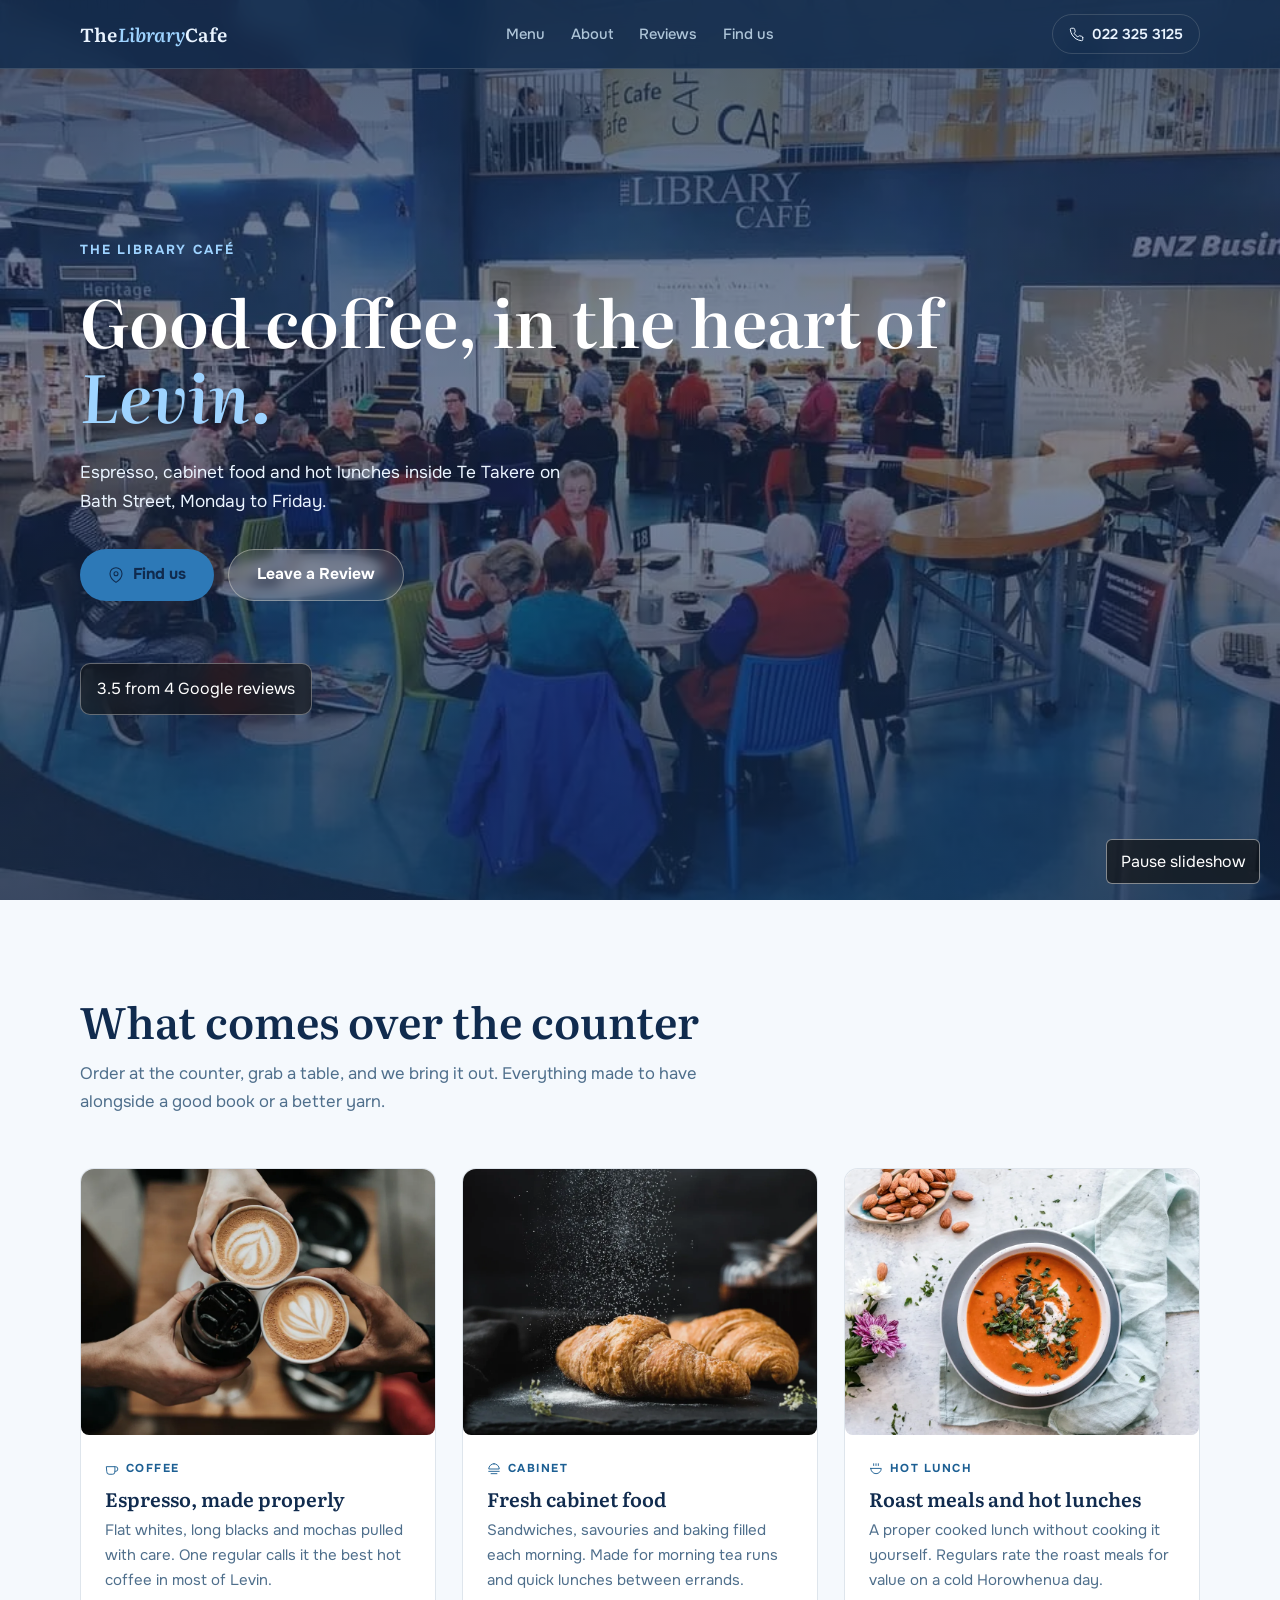
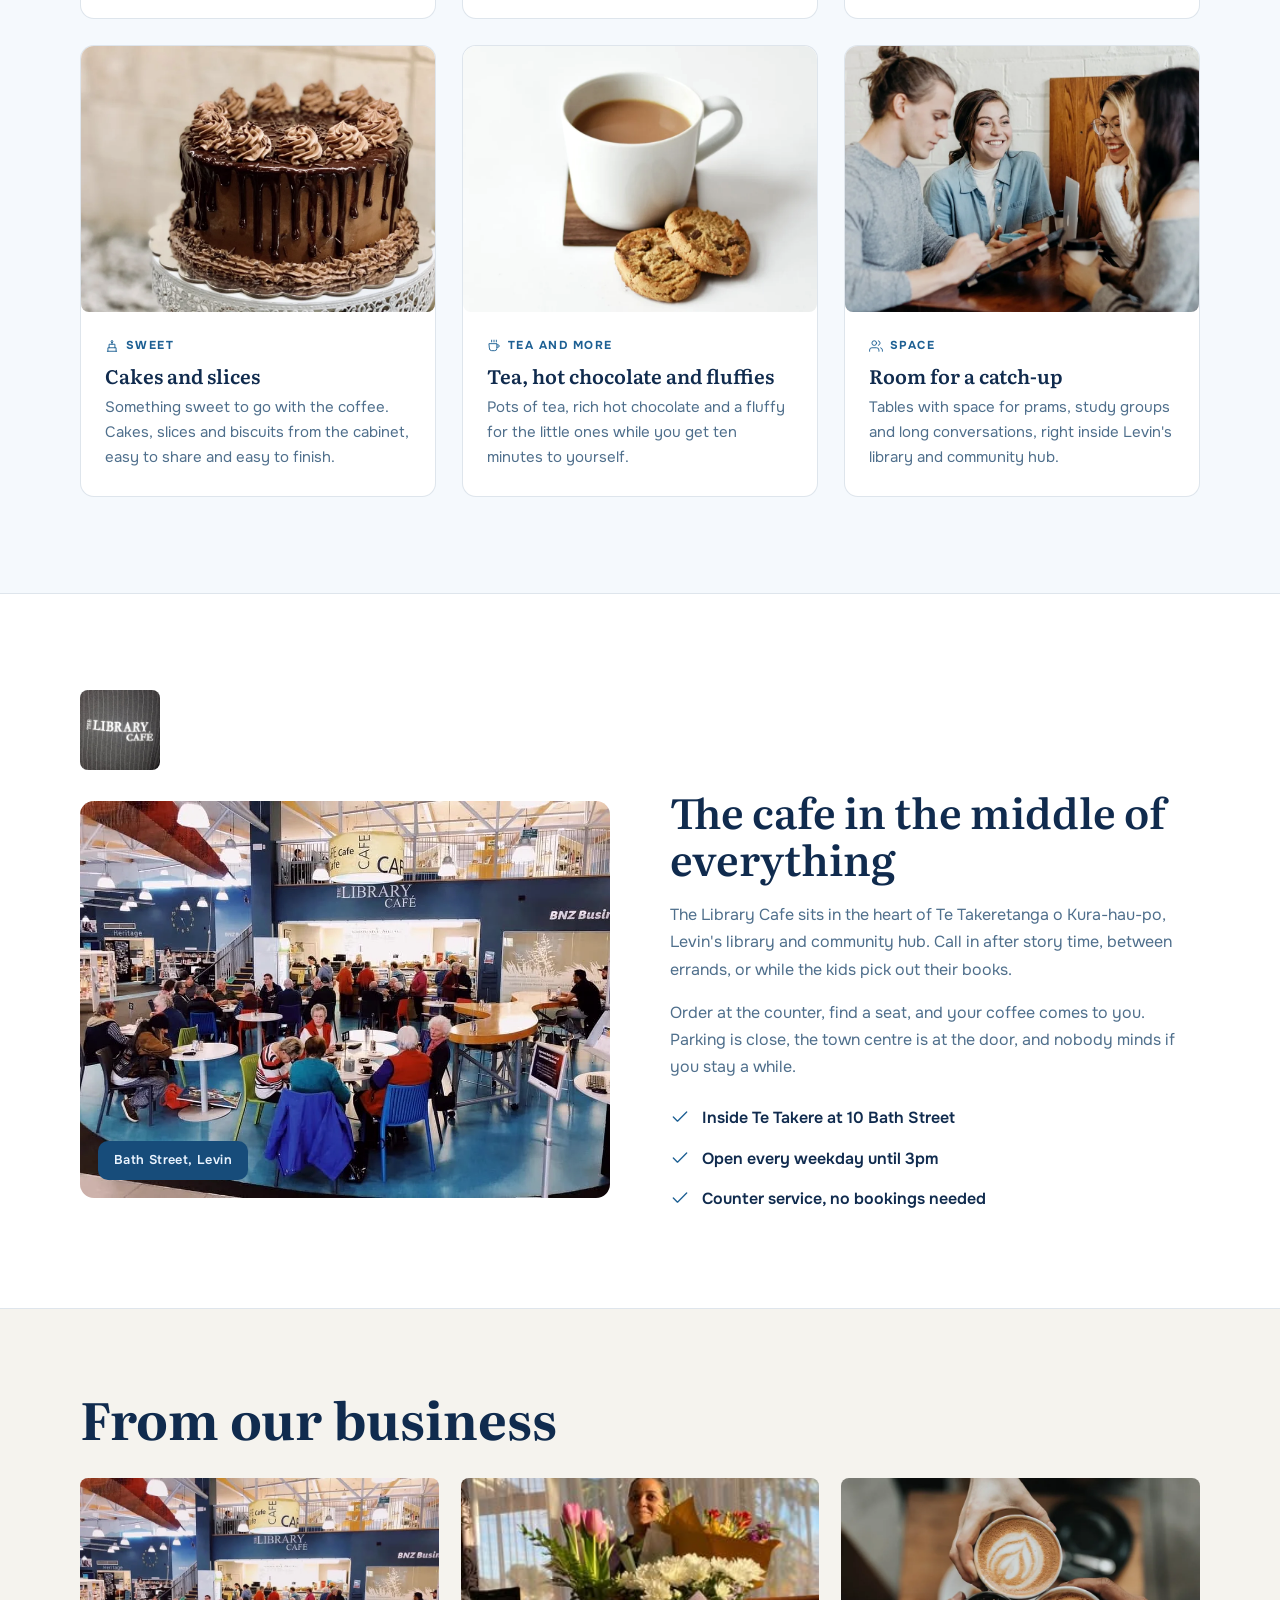
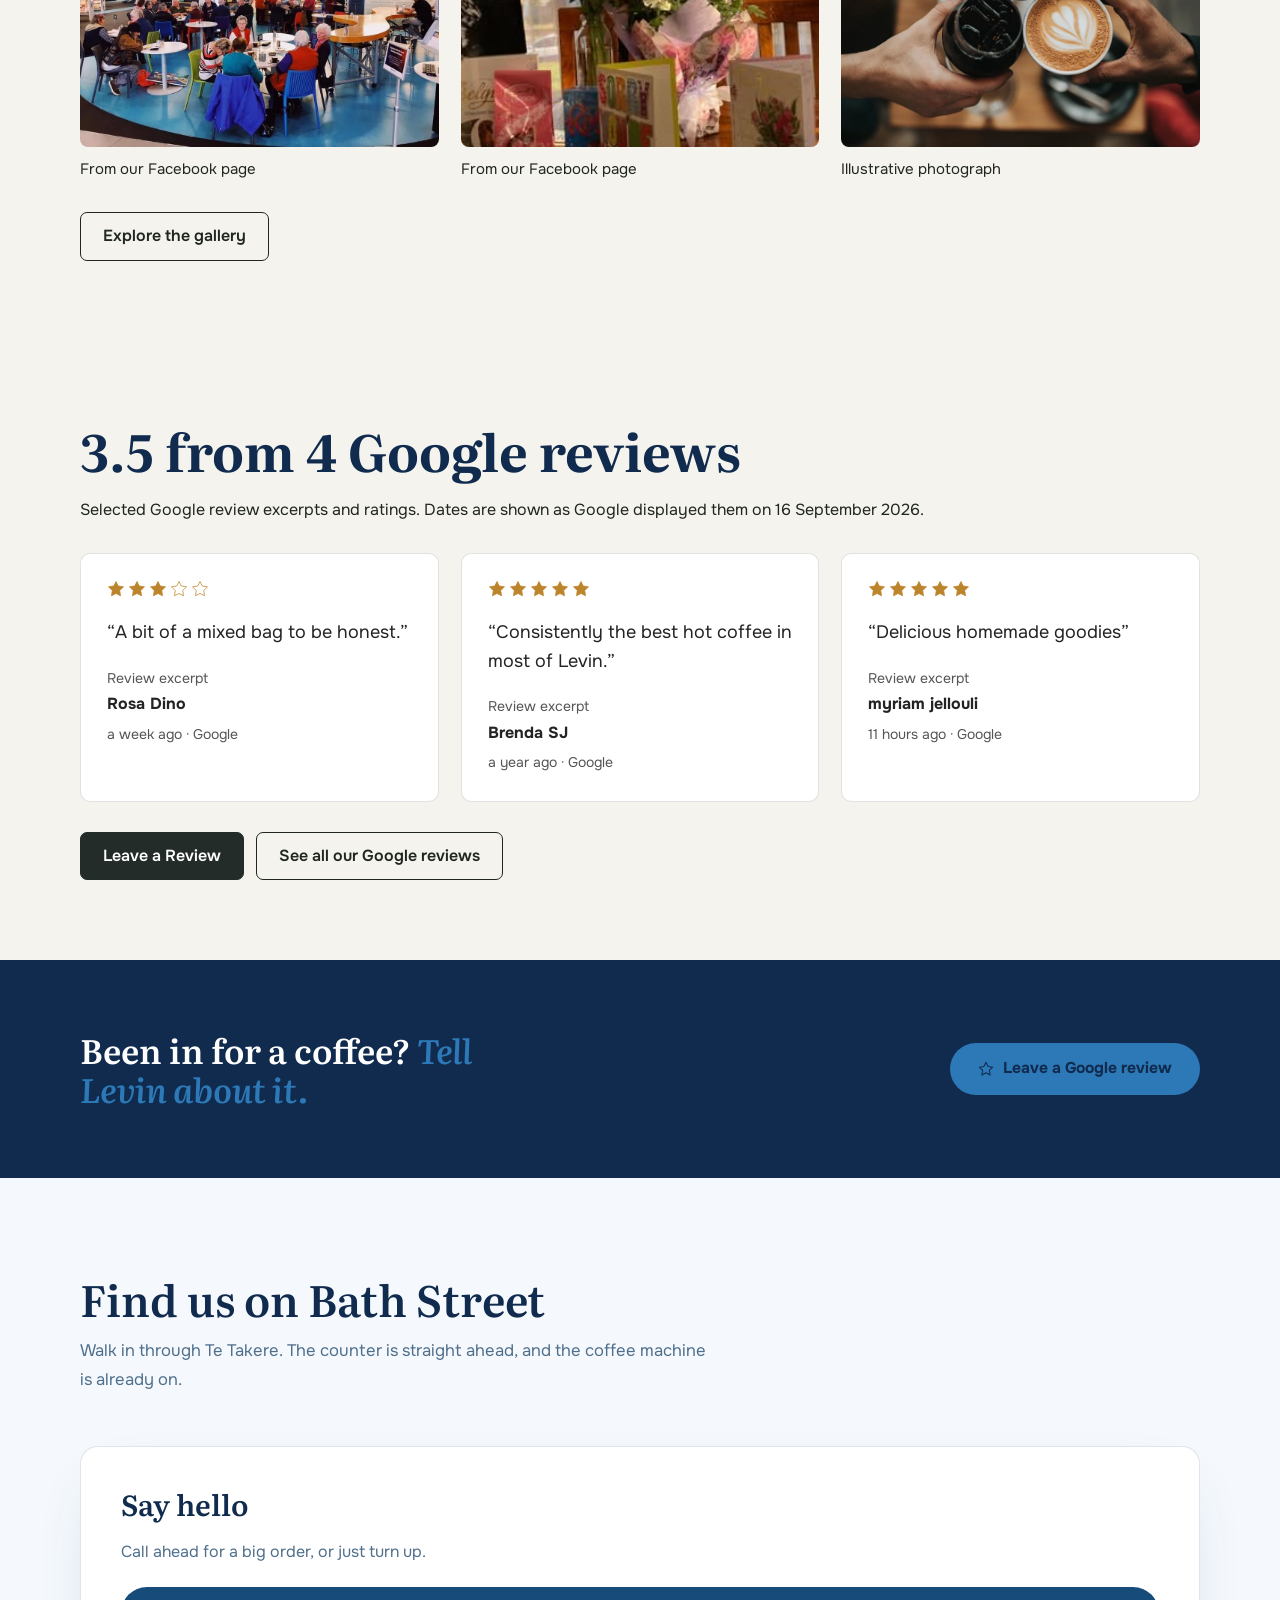
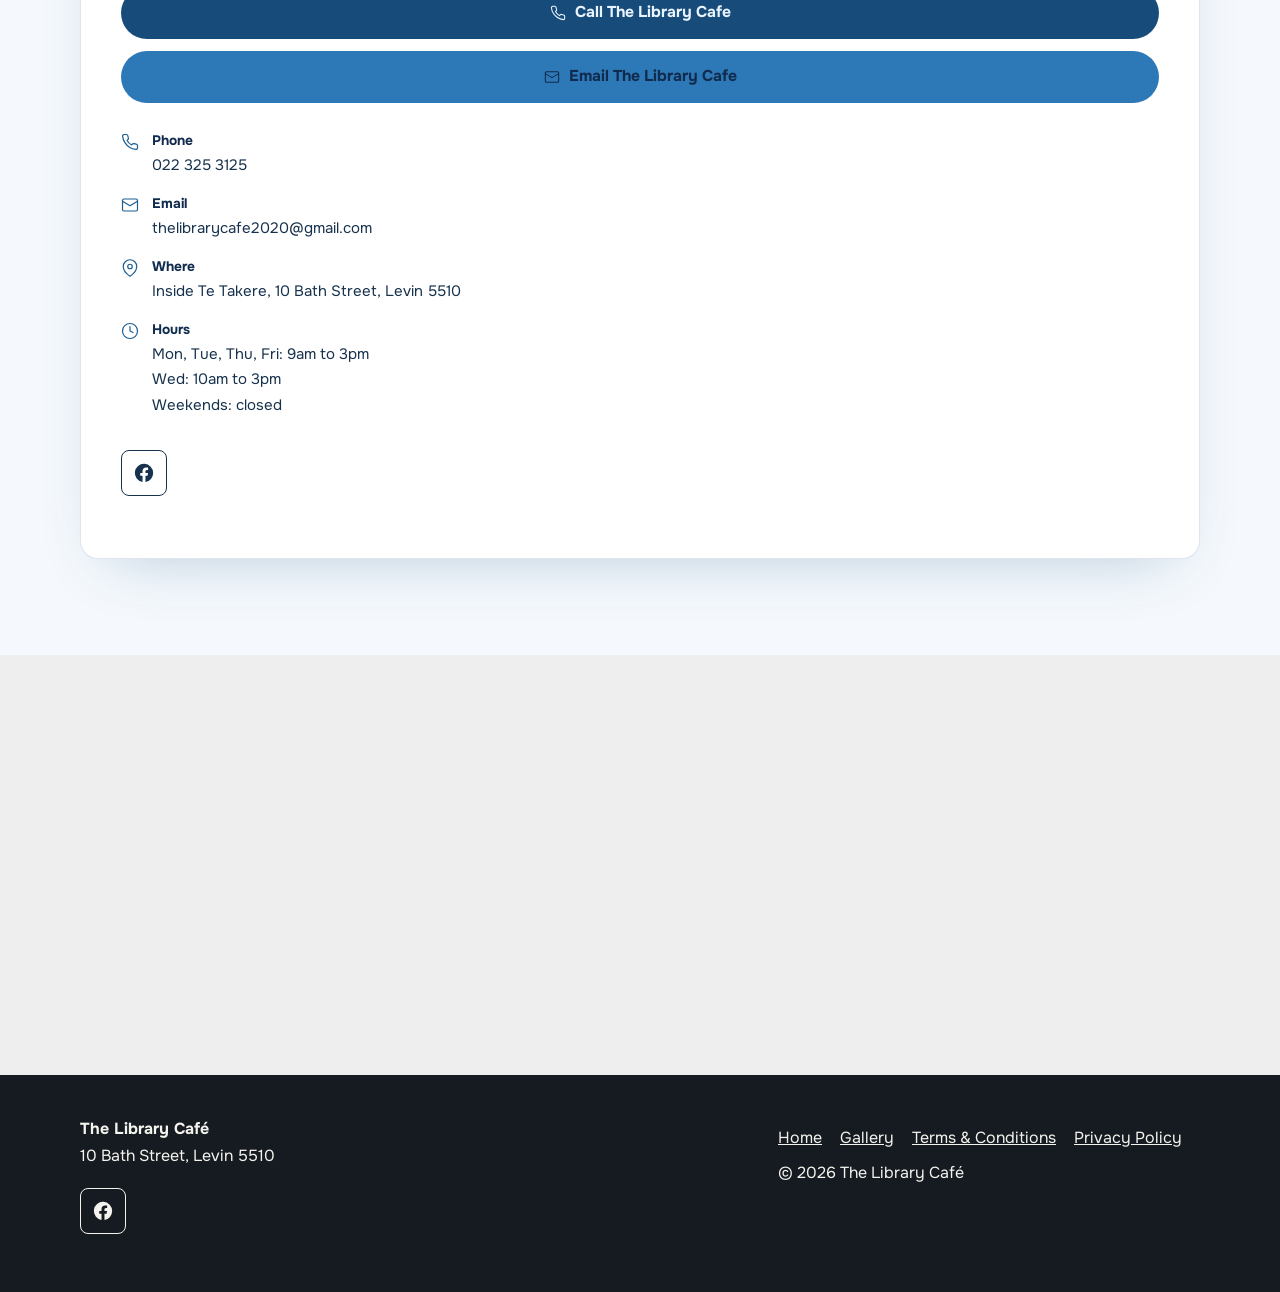
==== commit a9a2a0c0: "Drop the one-star review from the Reviews section The card sat in the middle of the row on the demo " ====
--- a/index.html
+++ b/index.html
@@ -9,17 +9,17 @@
 <meta content="The Library Cafe | Cafe, Levin" property="og:title"/>
 <meta content="Espresso coffee, cabinet food and hot lunches inside Te Takere, in the heart of Levin's town centre." property="og:description"/>
 <meta content="website" property="og:type"/>
-<meta content="img/coffee-latte.jpg" property="og:image"/>
+<meta content="img/hero-coffee.jpg" property="og:image"/>
 <link href="data:image/svg+xml,%3Csvg xmlns='http://www.w3.org/2000/svg' viewBox='0 0 64 64'%3E%3Crect width='64' height='64' rx='14' fill='%231d3b30'/%3E%3Ctext x='32' y='45' font-family='Georgia,serif' font-size='38' fill='%23c98f2d' text-anchor='middle'%3EL%3C/text%3E%3C/svg%3E" rel="icon"/>
 <link href="https://fonts.googleapis.com" rel="preconnect"/>
 <link crossorigin="" href="https://fonts.gstatic.com" rel="preconnect"/>
 <link href="https://fonts.googleapis.com/css2?family=Literata:opsz,wght@7..72,400;7..72,500;7..72,600;7..72,700&amp;family=Onest:wght@400;500;600;700&amp;display=swap" rel="stylesheet"/>
 <link href="styles.css" rel="stylesheet"/></head>
 <body>
-<div aria-hidden="true" id="intro"><div class="mark"><img src="img/library-logo.png" alt="The Library Café" width="2172" height="724"></div></div>
+<div aria-hidden="true" id="intro"><div class="mark">The <em>Library</em> Cafe</div></div>
 <header>
 <nav aria-label="Main" class="nav">
-<a class="logo" href="#top" aria-label="The Library Café home"><img src="img/library-logo.png" alt="The Library Café" width="2172" height="724"></a>
+<a class="logo" href="#top">The <em>Library</em> Cafe</a>
 <ul class="nav-links">
 <li><a href="#services">Menu</a></li>
 <li><a href="#about">About</a></li>
@@ -49,9 +49,9 @@
 <!-- HERO -->
 <section aria-label="Welcome" class="hero" id="home">
 <div aria-hidden="true" class="hero-slides">
-<div class="hero-slide on"><img alt="The Library Café — business photograph" decoding="async" fetchpriority="high" height="718" loading="eager" sizes="100vw" src="img/cafe-interior.jpg" srcset="img/cafe-interior.jpg 480w, img/cafe-interior.jpg 960w, img/cafe-interior.jpg 960w" width="960"/></div>
-<div class="hero-slide"><img alt="The Library Café — illustrative service photograph" decoding="async" fetchpriority="auto" height="1100" loading="lazy" sizes="100vw" src="img/coffee-latte.jpg" srcset="img/coffee-latte.jpg 480w, img/coffee-latte.jpg 960w, img/coffee-latte.jpg 1600w, img/coffee-latte.jpg 1800w" width="1800"/></div>
-<div class="hero-slide"><img alt="The Library Café — illustrative service photograph" decoding="async" fetchpriority="auto" height="1100" loading="lazy" sizes="100vw" src="img/dish-roast.jpg" srcset="img/dish-roast.jpg 480w, img/dish-roast.jpg 960w, img/dish-roast.jpg 1600w, img/dish-roast.jpg 1800w" width="1800"/></div>
+<div class="hero-slide on"><img alt="The Library Café — business photograph" decoding="async" fetchpriority="high" height="718" loading="eager" sizes="100vw" src="img/business-1.jpg" srcset="img/business-1-480.webp 480w, img/business-1-960.webp 960w, img/business-1.jpg 960w" width="960"/></div>
+<div class="hero-slide"><img alt="The Library Café — illustrative service photograph" decoding="async" fetchpriority="auto" height="1100" loading="lazy" sizes="100vw" src="img/hero-coffee.jpg" srcset="img/hero-coffee-480.webp 480w, img/hero-coffee-960.webp 960w, img/hero-coffee-1600.webp 1600w, img/hero-coffee.jpg 1800w" width="1800"/></div>
+<div class="hero-slide"><img alt="The Library Café — illustrative service photograph" decoding="async" fetchpriority="auto" height="1100" loading="lazy" sizes="100vw" src="img/hero-food.jpg" srcset="img/hero-food-480.webp 480w, img/hero-food-960.webp 960w, img/hero-food-1600.webp 1600w, img/hero-food.jpg 1800w" width="1800"/></div>
 </div>
 <div aria-hidden="true" class="hero-scrim"></div>
 <div class="hero-inner">
@@ -77,7 +77,7 @@
 </div>
 <div class="svc-grid">
 <article class="svc reveal">
-<div class="svc-img"><img alt="Three cups of espresso coffee held together over a cafe table" decoding="async" height="900" loading="lazy" sizes="(max-width: 767px) 100vw, 50vw" src="img/coffee-latte.jpg" srcset="img/coffee-latte.jpg 480w, img/coffee-latte.jpg 960w, img/coffee-latte.jpg 1200w" width="1200"/></div>
+<div class="svc-img"><img alt="Three cups of espresso coffee held together over a cafe table" decoding="async" height="900" loading="lazy" sizes="(max-width: 767px) 100vw, 50vw" src="img/card-espresso.jpg" srcset="img/card-espresso-480.webp 480w, img/card-espresso-960.webp 960w, img/card-espresso.jpg 1200w" width="1200"/></div>
 <div class="svc-body">
 <span class="svc-label"><svg fill="none" stroke="currentColor" stroke-linecap="round" stroke-linejoin="round" stroke-width="1.6" viewBox="0 0 24 24"><path d="M17 8h1a4 4 0 1 1 0 8h-1"></path><path d="M3 8h14v9a4 4 0 0 1-4 4H7a4 4 0 0 1-4-4z"></path></svg>Coffee</span>
 <h3>Espresso, made properly</h3>
@@ -85,7 +85,7 @@
 </div>
 </article>
 <article class="svc reveal">
-<div class="svc-img"><img alt="Fresh croissants dusted with icing sugar" decoding="async" height="900" loading="lazy" sizes="(max-width: 767px) 100vw, 50vw" src="img/baked-goods.jpg" srcset="img/baked-goods.jpg 480w, img/baked-goods.jpg 960w, img/baked-goods.jpg 1200w" width="1200"/></div>
+<div class="svc-img"><img alt="Fresh croissants dusted with icing sugar" decoding="async" height="900" loading="lazy" sizes="(max-width: 767px) 100vw, 50vw" src="img/card-cabinet.jpg" srcset="img/card-cabinet-480.webp 480w, img/card-cabinet-960.webp 960w, img/card-cabinet.jpg 1200w" width="1200"/></div>
 <div class="svc-body">
 <span class="svc-label"><svg fill="none" stroke="currentColor" stroke-linecap="round" stroke-linejoin="round" stroke-width="1.6" viewBox="0 0 24 24"><path d="M12 3a9 9 0 0 0-9 9h18a9 9 0 0 0-9-9z"></path><line x1="3" x2="21" y1="16" y2="16"></line><line x1="7" x2="17" y1="20" y2="20"></line></svg>Cabinet</span>
 <h3>Fresh cabinet food</h3>
@@ -93,7 +93,7 @@
 </div>
 </article>
 <article class="svc reveal">
-<div class="svc-img"><img alt="Hearty bowl of hot soup topped with fresh herbs and seeds" decoding="async" height="900" loading="lazy" sizes="(max-width: 767px) 100vw, 50vw" src="img/dish-roast.jpg" srcset="img/dish-roast.jpg 480w, img/dish-roast.jpg 960w, img/dish-roast.jpg 1200w" width="1200"/></div>
+<div class="svc-img"><img alt="Hearty bowl of hot soup topped with fresh herbs and seeds" decoding="async" height="900" loading="lazy" sizes="(max-width: 767px) 100vw, 50vw" src="img/card-roast.jpg" srcset="img/card-roast-480.webp 480w, img/card-roast-960.webp 960w, img/card-roast.jpg 1200w" width="1200"/></div>
 <div class="svc-body">
 <span class="svc-label"><svg fill="none" stroke="currentColor" stroke-linecap="round" stroke-linejoin="round" stroke-width="1.6" viewBox="0 0 24 24"><path d="M3 11h18a9 9 0 0 1-9 9 9 9 0 0 1-9-9z"></path><path d="M8 3v3M12 3v3M16 3v3"></path></svg>Hot lunch</span>
 <h3>Roast meals and hot lunches</h3>
@@ -101,7 +101,7 @@
 </div>
 </article>
 <article class="svc reveal">
-<div class="svc-img"><img alt="Chocolate layer cake with dripping ganache on a cake stand" decoding="async" height="900" loading="lazy" sizes="(max-width: 767px) 100vw, 50vw" src="img/dish-curry.jpg" srcset="img/dish-curry.jpg 480w, img/dish-curry.jpg 960w, img/dish-curry.jpg 1200w" width="1200"/></div>
+<div class="svc-img"><img alt="Chocolate layer cake with dripping ganache on a cake stand" decoding="async" height="900" loading="lazy" sizes="(max-width: 767px) 100vw, 50vw" src="img/card-cake.jpg" srcset="img/card-cake-480.webp 480w, img/card-cake-960.webp 960w, img/card-cake.jpg 1200w" width="1200"/></div>
 <div class="svc-body">
 <span class="svc-label"><svg fill="none" stroke="currentColor" stroke-linecap="round" stroke-linejoin="round" stroke-width="1.6" viewBox="0 0 24 24"><path d="M4 21h16M5 21v-6h14v6M7 15V9h10v6"></path><path d="M12 9V6M12 6a1.5 1.5 0 0 1-1.5-1.5C10.5 3 12 2 12 2s1.5 1 1.5 2.5A1.5 1.5 0 0 1 12 6z"></path></svg>Sweet</span>
 <h3>Cakes and slices</h3>
@@ -109,7 +109,7 @@
 </div>
 </article>
 <article class="svc reveal">
-<div class="svc-img"><img alt="Cup of milky tea with chocolate chip biscuits" decoding="async" height="900" loading="lazy" sizes="(max-width: 767px) 100vw, 50vw" src="img/dish-paneer.jpg" srcset="img/dish-paneer.jpg 480w, img/dish-paneer.jpg 960w, img/dish-paneer.jpg 1200w" width="1200"/></div>
+<div class="svc-img"><img alt="Cup of milky tea with chocolate chip biscuits" decoding="async" height="900" loading="lazy" sizes="(max-width: 767px) 100vw, 50vw" src="img/card-drinks.jpg" srcset="img/card-drinks-480.webp 480w, img/card-drinks-960.webp 960w, img/card-drinks.jpg 1200w" width="1200"/></div>
 <div class="svc-body">
 <span class="svc-label"><svg fill="none" stroke="currentColor" stroke-linecap="round" stroke-linejoin="round" stroke-width="1.6" viewBox="0 0 24 24"><path d="M8 2v3M12 2v3M16 2v3"></path><path d="M4 8h13v8a4 4 0 0 1-4 4H8a4 4 0 0 1-4-4z"></path><path d="M17 10h2a2 2 0 1 1 0 4h-2"></path></svg>Tea and more</span>
 <h3>Tea, hot chocolate and fluffies</h3>
@@ -117,7 +117,7 @@
 </div>
 </article>
 <article class="svc reveal">
-<div class="svc-img"><img alt="Four friends laughing over coffee at a cafe table" decoding="async" height="900" loading="lazy" sizes="(max-width: 767px) 100vw, 50vw" src="img/cafe-counter.jpg" srcset="img/cafe-counter.jpg 480w, img/cafe-counter.jpg 960w, img/cafe-counter.jpg 1200w" width="1200"/></div>
+<div class="svc-img"><img alt="Four friends laughing over coffee at a cafe table" decoding="async" height="900" loading="lazy" sizes="(max-width: 767px) 100vw, 50vw" src="img/card-catchup.jpg" srcset="img/card-catchup-480.webp 480w, img/card-catchup-960.webp 960w, img/card-catchup.jpg 1200w" width="1200"/></div>
 <div class="svc-body">
 <span class="svc-label"><svg fill="none" stroke="currentColor" stroke-linecap="round" stroke-linejoin="round" stroke-width="1.6" viewBox="0 0 24 24"><path d="M17 21v-2a4 4 0 0 0-4-4H5a4 4 0 0 0-4 4v2"></path><circle cx="9" cy="7" r="4"></circle><path d="M23 21v-2a4 4 0 0 0-3-3.87"></path><path d="M16 3.13a4 4 0 0 1 0 7.75"></path></svg>Space</span>
 <h3>Room for a catch-up</h3>
@@ -128,11 +128,11 @@
 </div>
 </section>
 <!-- ABOUT -->
-<section class="about" id="about"><div class="verified-wrap"><img alt="The Library Café logo" class="verified-logo" decoding="async" height="720" loading="lazy" sizes="(max-width: 767px) 100vw, 50vw" src="img/library-logo.png" srcset="img/library-logo.png 480w, img/library-logo.png 720w" width="720"/></div>
+<section class="about" id="about"><div class="verified-wrap"><img alt="The Library Café logo" class="verified-logo" decoding="async" height="720" loading="lazy" sizes="(max-width: 767px) 100vw, 50vw" src="img/business-logo.jpg" srcset="img/business-logo-480.webp 480w, img/business-logo.jpg 720w" width="720"/></div>
 <div class="wrap">
 <div class="about-grid">
 <div class="about-photo reveal">
-<img alt="The Library Café seating and counter inside Te Takere" decoding="async" height="718" loading="lazy" sizes="(max-width: 767px) 100vw, 50vw" src="img/cafe-interior.jpg" srcset="img/cafe-interior.jpg 480w, img/cafe-interior.jpg 960w, img/cafe-interior.jpg 960w" width="960"/>
+<img alt="The Library Café seating and counter inside Te Takere" decoding="async" height="718" loading="lazy" sizes="(max-width: 767px) 100vw, 50vw" src="img/business-1.jpg" srcset="img/business-1-480.webp 480w, img/business-1-960.webp 960w, img/business-1.jpg 960w" width="960"/>
 <span class="about-tag">Bath Street, Levin</span>
 </div>
 <div class="about-copy reveal">
@@ -150,7 +150,7 @@
 </section>
 <!-- CREW -->
 <!-- REVIEWS -->
-<section class="verified-section verified-gallery" id="gallery"><div class="verified-wrap"><h2>From our café</h2><div class="verified-grid"><figure><img alt="The Library Café dining area" loading="lazy" src="img/cafe-interior.jpg"/><figcaption>Inside The Library Café</figcaption></figure><figure><img alt="The Library Café counter and seating" loading="lazy" src="img/cafe-counter.jpg"/><figcaption>Our café counter</figcaption></figure><figure><img alt="Freshly prepared café dish" loading="lazy" src="img/dish-curry.jpg"/><figcaption>Fresh from the kitchen</figcaption></figure><figure><img alt="Café meal with roasted vegetables" loading="lazy" src="img/dish-roast.jpg"/><figcaption>Made for a proper lunch</figcaption></figure><figure><img alt="Fresh baked goods" loading="lazy" src="img/baked-goods.jpg"/><figcaption>Cabinet baking</figcaption></figure><figure><img alt="Latte coffee" loading="lazy" src="img/coffee-latte.jpg"/><figcaption>Coffee, made well</figcaption></figure><figure><img alt="Café dish with paneer and cashews" loading="lazy" src="img/dish-paneer.jpg"/><figcaption>Daily specials</figcaption></figure></div><a class="verified-button" href="gallery.html">Explore the gallery</a></div></section><section class="verified-section" id="reviews"><div class="verified-wrap"><h2>3.5 from 4 Google reviews</h2><p>Selected Google review excerpts and ratings. Dates are shown as Google displayed them on 16 September 2026.</p><div class="verified-grid"><article class="verified-card"><span aria-label="3 out of 5 stars" class="verified-stars"><svg aria-hidden="true" fill="currentColor" stroke="currentColor" viewBox="0 0 24 24"><path d="m12 2 3 6 7 1-5 5 1 7-6-3-6 3 1-7-5-5 7-1z"></path></svg><svg aria-hidden="true" fill="currentColor" stroke="currentColor" viewBox="0 0 24 24"><path d="m12 2 3 6 7 1-5 5 1 7-6-3-6 3 1-7-5-5 7-1z"></path></svg><svg aria-hidden="true" fill="currentColor" stroke="currentColor" viewBox="0 0 24 24"><path d="m12 2 3 6 7 1-5 5 1 7-6-3-6 3 1-7-5-5 7-1z"></path></svg><svg aria-hidden="true" fill="none" stroke="currentColor" viewBox="0 0 24 24"><path d="m12 2 3 6 7 1-5 5 1 7-6-3-6 3 1-7-5-5 7-1z"></path></svg><svg aria-hidden="true" fill="none" stroke="currentColor" viewBox="0 0 24 24"><path d="m12 2 3 6 7 1-5 5 1 7-6-3-6 3 1-7-5-5 7-1z"></path></svg></span><blockquote>“A bit of a mixed bag to be honest.”</blockquote><small>Review excerpt</small><strong>Rosa Dino</strong><small>a week ago · Google</small></article><article class="verified-card"><span aria-label="1 out of 5 stars" class="verified-stars"><svg aria-hidden="true" fill="currentColor" stroke="currentColor" viewBox="0 0 24 24"><path d="m12 2 3 6 7 1-5 5 1 7-6-3-6 3 1-7-5-5 7-1z"></path></svg><svg aria-hidden="true" fill="none" stroke="currentColor" viewBox="0 0 24 24"><path d="m12 2 3 6 7 1-5 5 1 7-6-3-6 3 1-7-5-5 7-1z"></path></svg><svg aria-hidden="true" fill="none" stroke="currentColor" viewBox="0 0 24 24"><path d="m12 2 3 6 7 1-5 5 1 7-6-3-6 3 1-7-5-5 7-1z"></path></svg><svg aria-hidden="true" fill="none" stroke="currentColor" viewBox="0 0 24 24"><path d="m12 2 3 6 7 1-5 5 1 7-6-3-6 3 1-7-5-5 7-1z"></path></svg><svg aria-hidden="true" fill="none" stroke="currentColor" viewBox="0 0 24 24"><path d="m12 2 3 6 7 1-5 5 1 7-6-3-6 3 1-7-5-5 7-1z"></path></svg></span><blockquote>“was very disappointed.”</blockquote><small>Review excerpt</small><strong>Rochelle Pratt</strong><small>8 months ago · Google</small></article><article class="verified-card"><span aria-label="5 out of 5 stars" class="verified-stars"><svg aria-hidden="true" fill="currentColor" stroke="currentColor" viewBox="0 0 24 24"><path d="m12 2 3 6 7 1-5 5 1 7-6-3-6 3 1-7-5-5 7-1z"></path></svg><svg aria-hidden="true" fill="currentColor" stroke="currentColor" viewBox="0 0 24 24"><path d="m12 2 3 6 7 1-5 5 1 7-6-3-6 3 1-7-5-5 7-1z"></path></svg><svg aria-hidden="true" fill="currentColor" stroke="currentColor" viewBox="0 0 24 24"><path d="m12 2 3 6 7 1-5 5 1 7-6-3-6 3 1-7-5-5 7-1z"></path></svg><svg aria-hidden="true" fill="currentColor" stroke="currentColor" viewBox="0 0 24 24"><path d="m12 2 3 6 7 1-5 5 1 7-6-3-6 3 1-7-5-5 7-1z"></path></svg><svg aria-hidden="true" fill="currentColor" stroke="currentColor" viewBox="0 0 24 24"><path d="m12 2 3 6 7 1-5 5 1 7-6-3-6 3 1-7-5-5 7-1z"></path></svg></span><blockquote>“Consistently the best hot coffee in most of Levin.”</blockquote><small>Review excerpt</small><strong>Brenda SJ</strong><small>a year ago · Google</small></article><article class="verified-card"><span aria-label="5 out of 5 stars" class="verified-stars"><svg aria-hidden="true" fill="currentColor" stroke="currentColor" viewBox="0 0 24 24"><path d="m12 2 3 6 7 1-5 5 1 7-6-3-6 3 1-7-5-5 7-1z"></path></svg><svg aria-hidden="true" fill="currentColor" stroke="currentColor" viewBox="0 0 24 24"><path d="m12 2 3 6 7 1-5 5 1 7-6-3-6 3 1-7-5-5 7-1z"></path></svg><svg aria-hidden="true" fill="currentColor" stroke="currentColor" viewBox="0 0 24 24"><path d="m12 2 3 6 7 1-5 5 1 7-6-3-6 3 1-7-5-5 7-1z"></path></svg><svg aria-hidden="true" fill="currentColor" stroke="currentColor" viewBox="0 0 24 24"><path d="m12 2 3 6 7 1-5 5 1 7-6-3-6 3 1-7-5-5 7-1z"></path></svg><svg aria-hidden="true" fill="currentColor" stroke="currentColor" viewBox="0 0 24 24"><path d="m12 2 3 6 7 1-5 5 1 7-6-3-6 3 1-7-5-5 7-1z"></path></svg></span><blockquote>“Delicious homemade goodies”</blockquote><small>Review excerpt</small><strong>myriam jellouli</strong><small>11 hours ago · Google</small></article></div><div class="verified-actions"><a class="verified-button primary" href="https://search.google.com/local/writereview?placeid=ChIJ_R_BsefzQG0RmdmjbcI7Xoc" rel="noopener" target="_blank">Leave a Review</a><a class="verified-button" href="https://search.google.com/local/reviews?placeid=ChIJ_R_BsefzQG0RmdmjbcI7Xoc" rel="noopener" target="_blank">See all our Google reviews</a></div></div></section>
+<section class="verified-section verified-gallery" id="gallery"><div class="verified-wrap"><h2>From our business</h2><div class="verified-grid"><figure><img alt="The Library Café — business photograph" decoding="async" height="718" loading="lazy" sizes="(max-width: 767px) 100vw, 50vw" src="img/business-1.jpg" srcset="img/business-1-480.webp 480w, img/business-1-960.webp 960w, img/business-1.jpg 960w" width="960"/><figcaption>From our Facebook page</figcaption></figure><figure><img alt="The Library Café — business photograph" decoding="async" height="315" loading="lazy" src="img/business-4.jpg" width="315"/><figcaption>From our Facebook page</figcaption></figure><figure><img alt="The Library Café — service illustration" decoding="async" height="900" loading="lazy" sizes="(max-width: 767px) 100vw, 50vw" src="img/card-espresso.jpg" srcset="img/card-espresso-480.webp 480w, img/card-espresso-960.webp 960w, img/card-espresso.jpg 1200w" width="1200"/><figcaption>Illustrative photograph</figcaption></figure></div><a class="verified-button" href="gallery.html">Explore the gallery</a></div></section><section class="verified-section" id="reviews"><div class="verified-wrap"><h2>3.5 from 4 Google reviews</h2><p>Selected Google review excerpts and ratings. Dates are shown as Google displayed them on 16 September 2026.</p><div class="verified-grid"><article class="verified-card"><span aria-label="3 out of 5 stars" class="verified-stars"><svg aria-hidden="true" fill="currentColor" stroke="currentColor" viewBox="0 0 24 24"><path d="m12 2 3 6 7 1-5 5 1 7-6-3-6 3 1-7-5-5 7-1z"></path></svg><svg aria-hidden="true" fill="currentColor" stroke="currentColor" viewBox="0 0 24 24"><path d="m12 2 3 6 7 1-5 5 1 7-6-3-6 3 1-7-5-5 7-1z"></path></svg><svg aria-hidden="true" fill="currentColor" stroke="currentColor" viewBox="0 0 24 24"><path d="m12 2 3 6 7 1-5 5 1 7-6-3-6 3 1-7-5-5 7-1z"></path></svg><svg aria-hidden="true" fill="none" stroke="currentColor" viewBox="0 0 24 24"><path d="m12 2 3 6 7 1-5 5 1 7-6-3-6 3 1-7-5-5 7-1z"></path></svg><svg aria-hidden="true" fill="none" stroke="currentColor" viewBox="0 0 24 24"><path d="m12 2 3 6 7 1-5 5 1 7-6-3-6 3 1-7-5-5 7-1z"></path></svg></span><blockquote>“A bit of a mixed bag to be honest.”</blockquote><small>Review excerpt</small><strong>Rosa Dino</strong><small>a week ago · Google</small></article><article class="verified-card"><span aria-label="5 out of 5 stars" class="verified-stars"><svg aria-hidden="true" fill="currentColor" stroke="currentColor" viewBox="0 0 24 24"><path d="m12 2 3 6 7 1-5 5 1 7-6-3-6 3 1-7-5-5 7-1z"></path></svg><svg aria-hidden="true" fill="currentColor" stroke="currentColor" viewBox="0 0 24 24"><path d="m12 2 3 6 7 1-5 5 1 7-6-3-6 3 1-7-5-5 7-1z"></path></svg><svg aria-hidden="true" fill="currentColor" stroke="currentColor" viewBox="0 0 24 24"><path d="m12 2 3 6 7 1-5 5 1 7-6-3-6 3 1-7-5-5 7-1z"></path></svg><svg aria-hidden="true" fill="currentColor" stroke="currentColor" viewBox="0 0 24 24"><path d="m12 2 3 6 7 1-5 5 1 7-6-3-6 3 1-7-5-5 7-1z"></path></svg><svg aria-hidden="true" fill="currentColor" stroke="currentColor" viewBox="0 0 24 24"><path d="m12 2 3 6 7 1-5 5 1 7-6-3-6 3 1-7-5-5 7-1z"></path></svg></span><blockquote>“Consistently the best hot coffee in most of Levin.”</blockquote><small>Review excerpt</small><strong>Brenda SJ</strong><small>a year ago · Google</small></article><article class="verified-card"><span aria-label="5 out of 5 stars" class="verified-stars"><svg aria-hidden="true" fill="currentColor" stroke="currentColor" viewBox="0 0 24 24"><path d="m12 2 3 6 7 1-5 5 1 7-6-3-6 3 1-7-5-5 7-1z"></path></svg><svg aria-hidden="true" fill="currentColor" stroke="currentColor" viewBox="0 0 24 24"><path d="m12 2 3 6 7 1-5 5 1 7-6-3-6 3 1-7-5-5 7-1z"></path></svg><svg aria-hidden="true" fill="currentColor" stroke="currentColor" viewBox="0 0 24 24"><path d="m12 2 3 6 7 1-5 5 1 7-6-3-6 3 1-7-5-5 7-1z"></path></svg><svg aria-hidden="true" fill="currentColor" stroke="currentColor" viewBox="0 0 24 24"><path d="m12 2 3 6 7 1-5 5 1 7-6-3-6 3 1-7-5-5 7-1z"></path></svg><svg aria-hidden="true" fill="currentColor" stroke="currentColor" viewBox="0 0 24 24"><path d="m12 2 3 6 7 1-5 5 1 7-6-3-6 3 1-7-5-5 7-1z"></path></svg></span><blockquote>“Delicious homemade goodies”</blockquote><small>Review excerpt</small><strong>myriam jellouli</strong><small>11 hours ago · Google</small></article></div><div class="verified-actions"><a class="verified-button primary" href="https://search.google.com/local/writereview?placeid=ChIJ_R_BsefzQG0RmdmjbcI7Xoc" rel="noopener" target="_blank">Leave a Review</a><a class="verified-button" href="https://search.google.com/local/reviews?placeid=ChIJ_R_BsefzQG0RmdmjbcI7Xoc" rel="noopener" target="_blank">See all our Google reviews</a></div></div></section>
 <!-- REVIEW BANNER -->
 <section aria-label="Leave a review" class="banner">
 <div class="wrap banner-inner reveal">
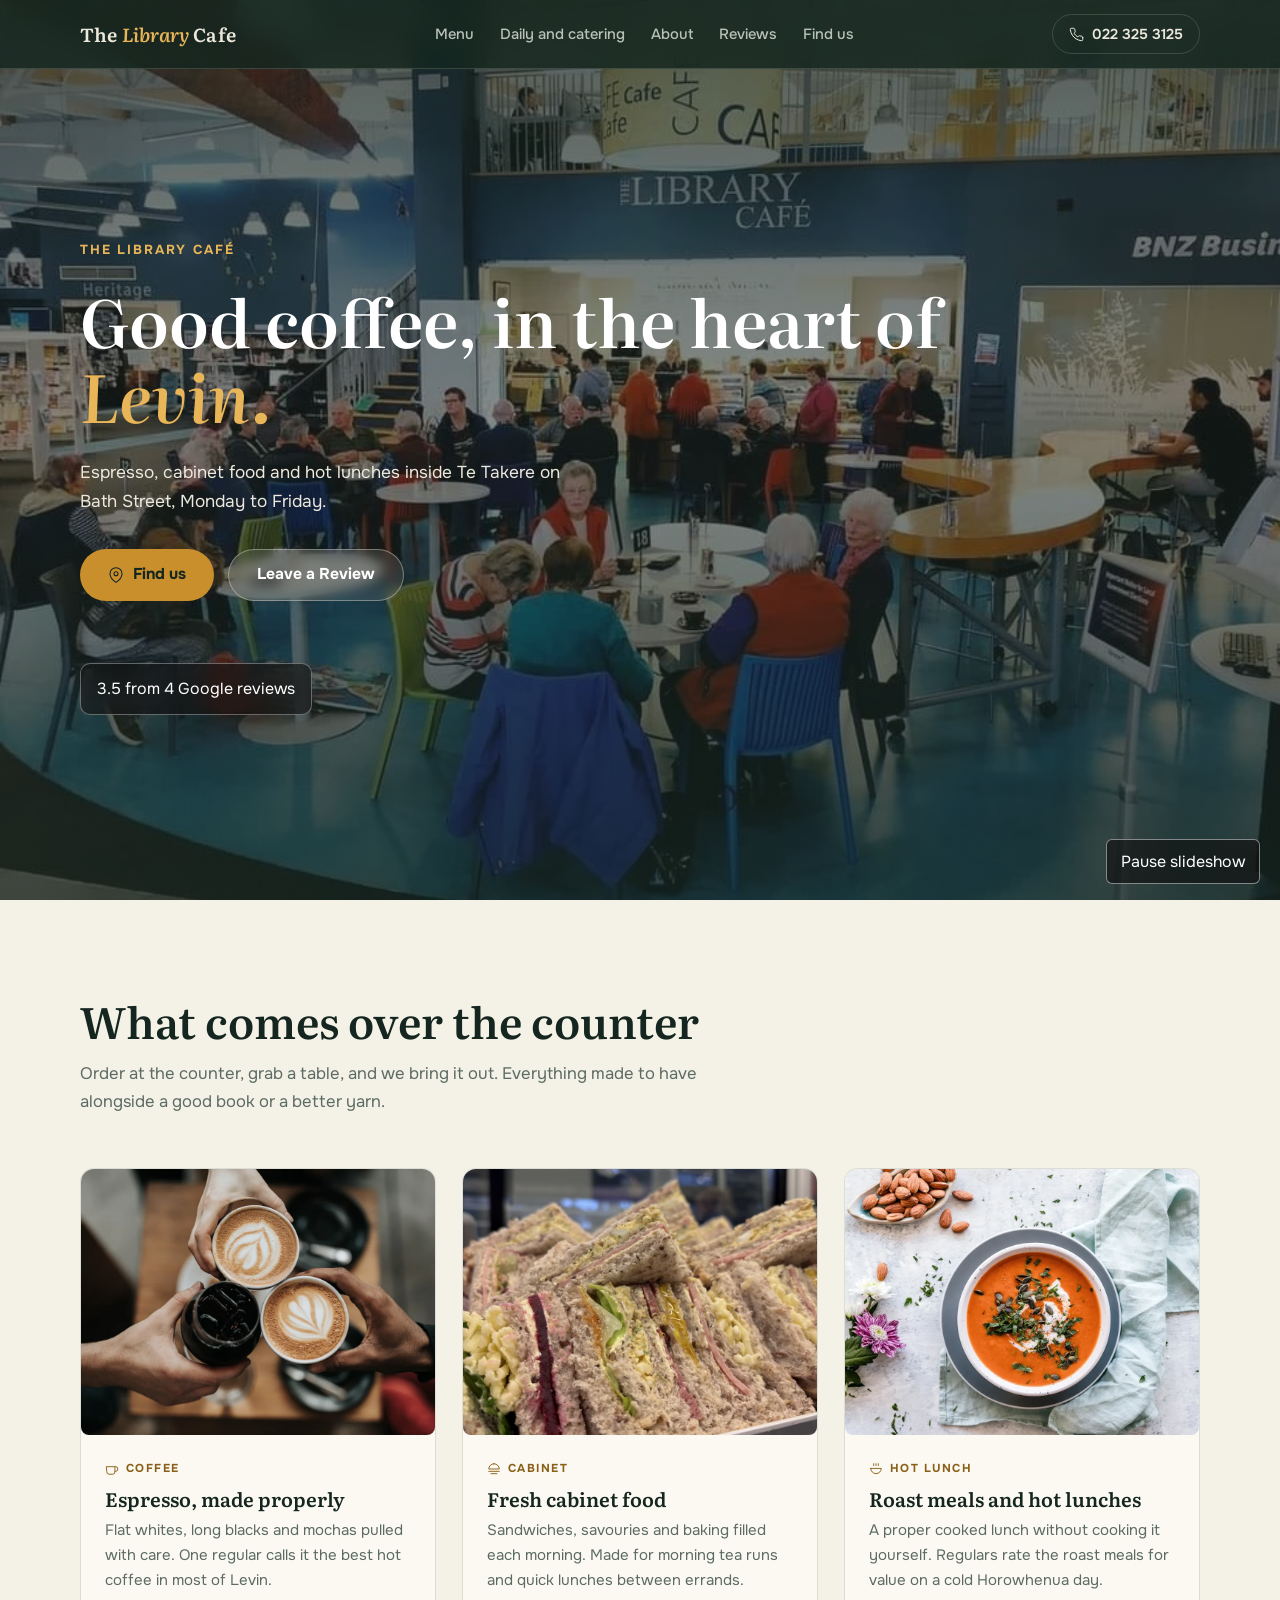
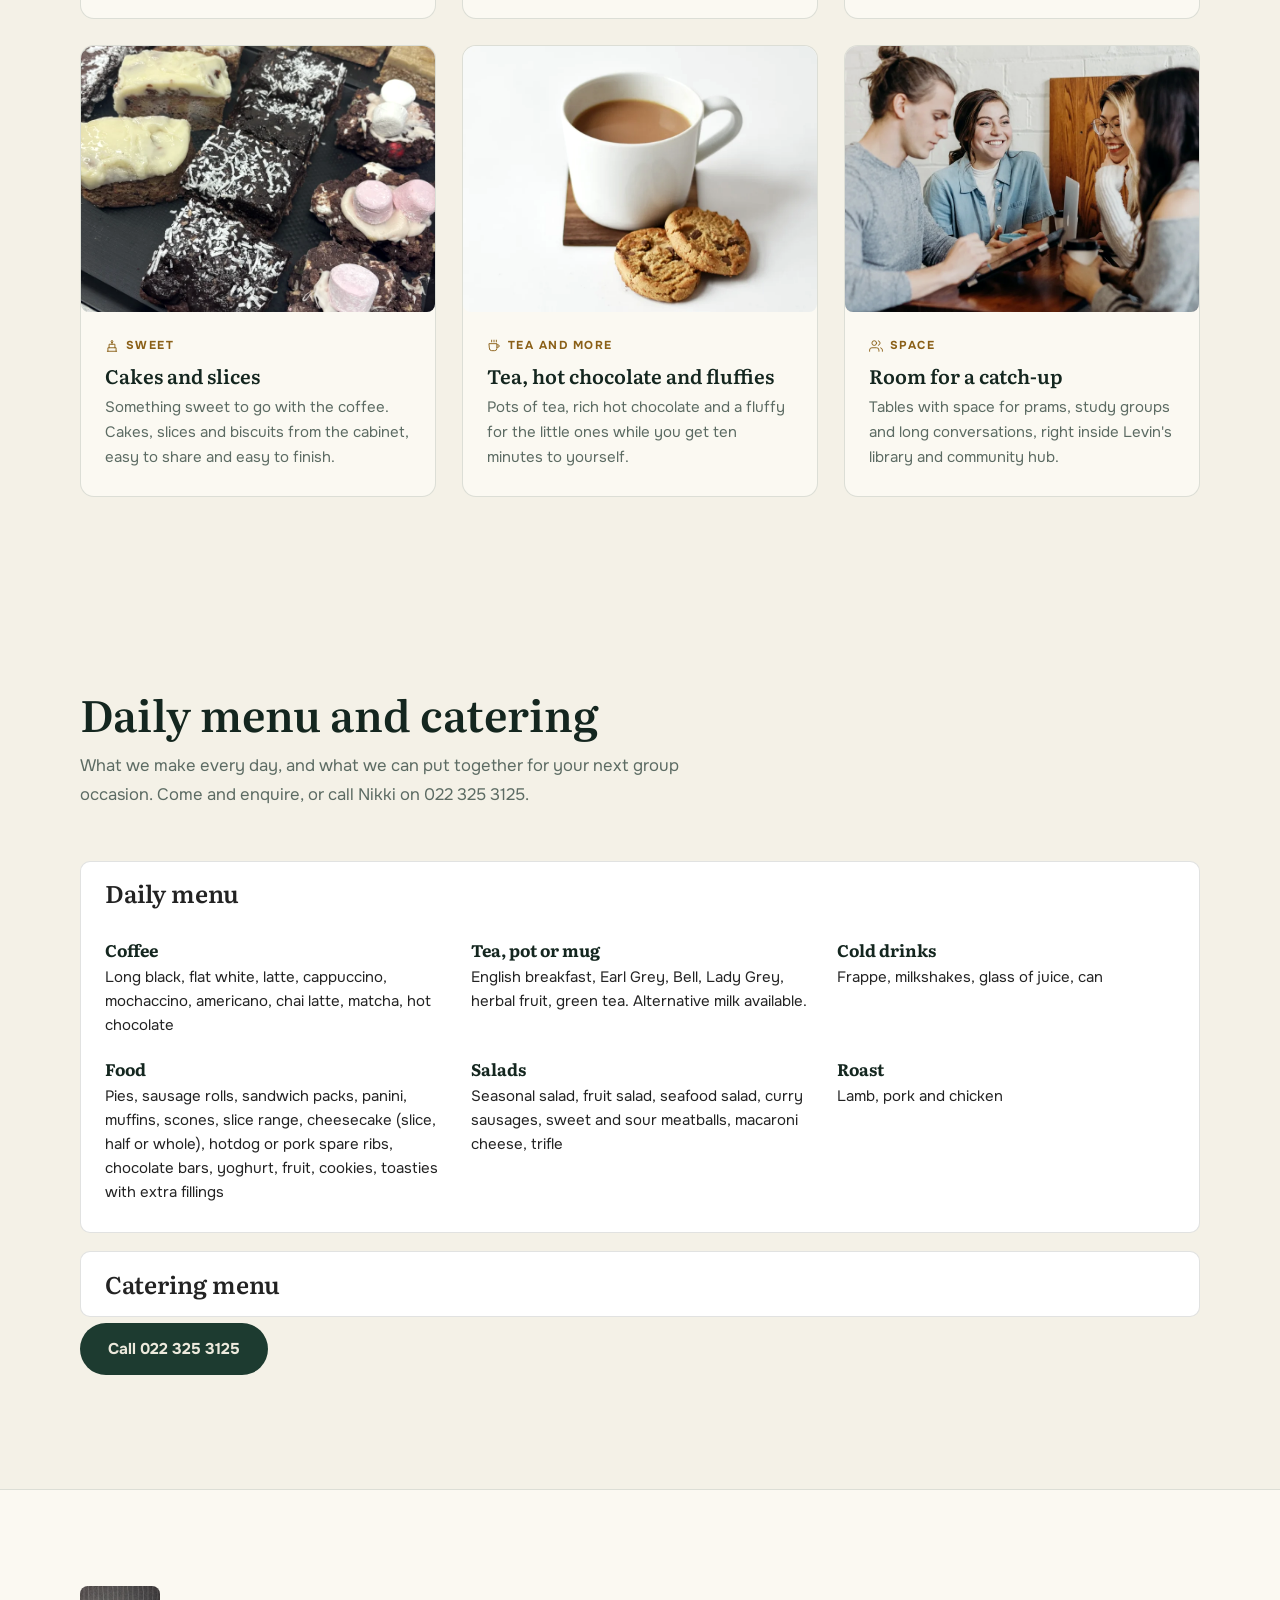
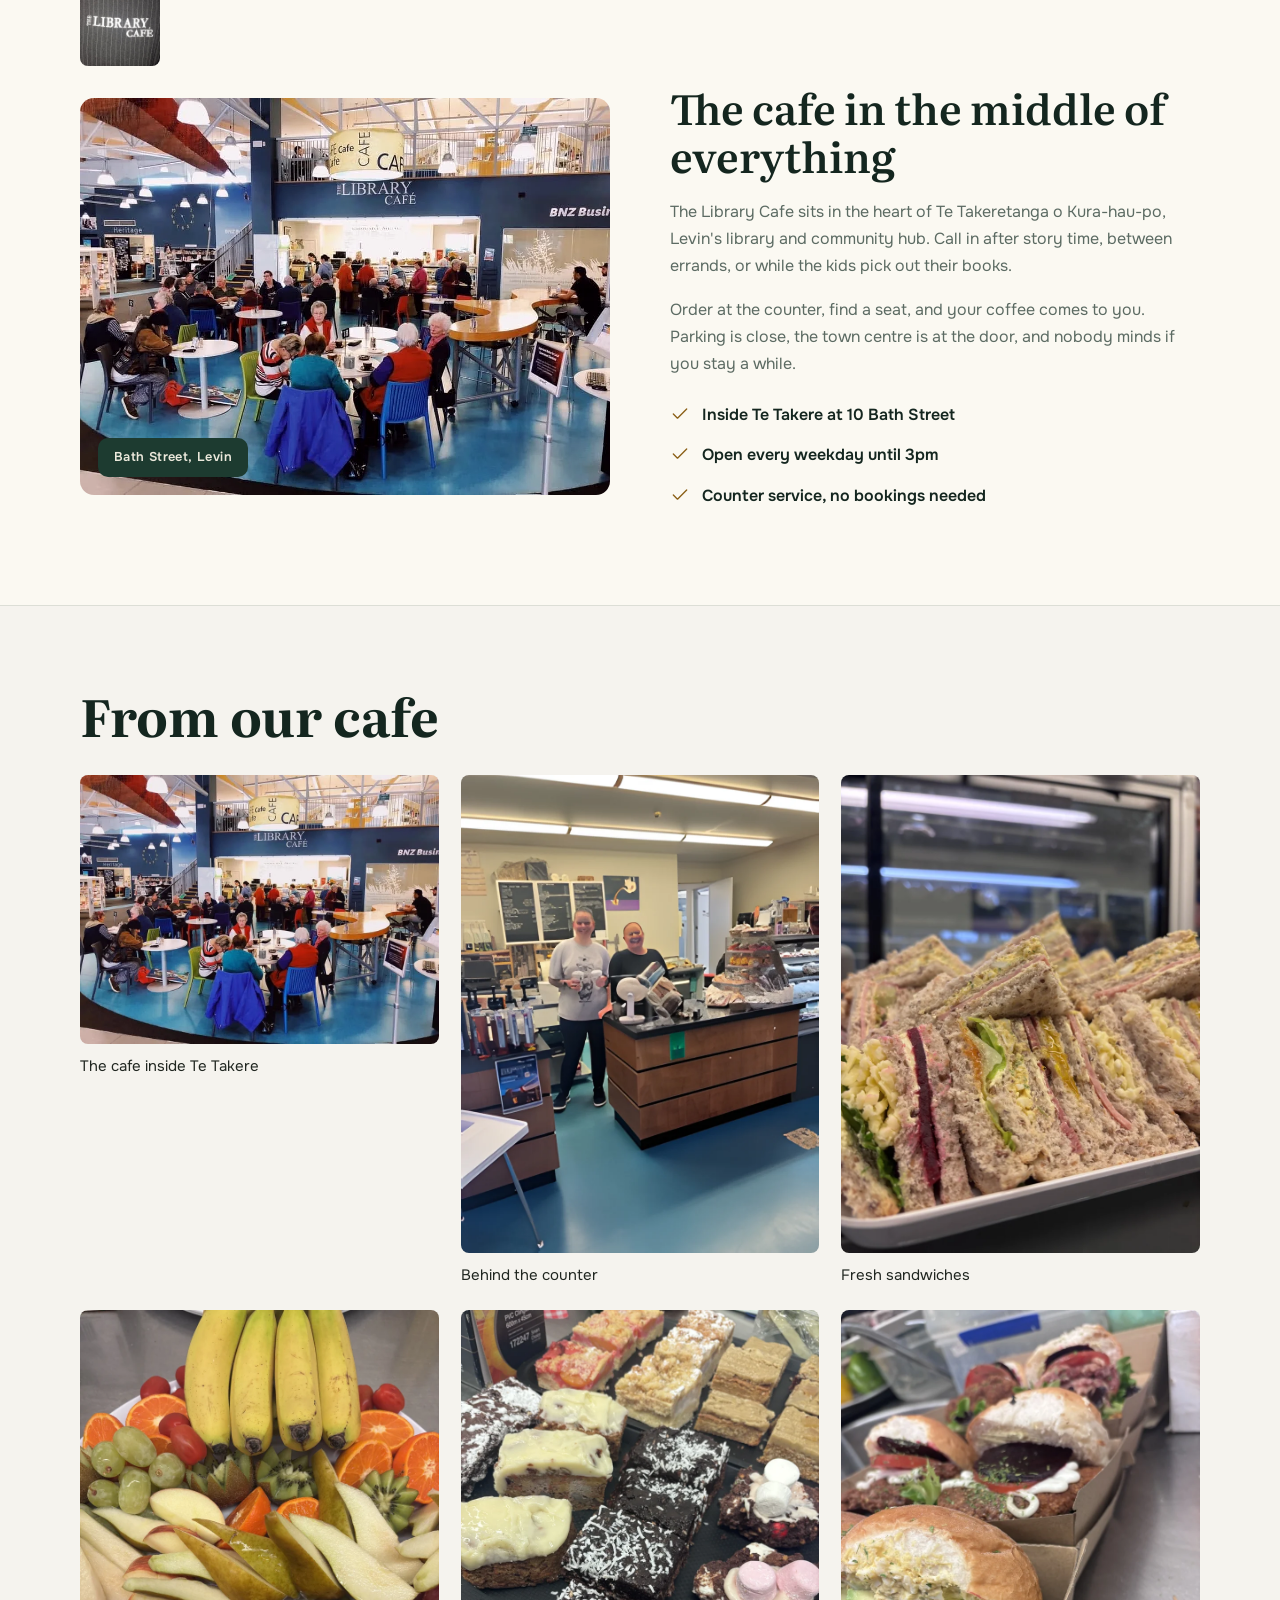
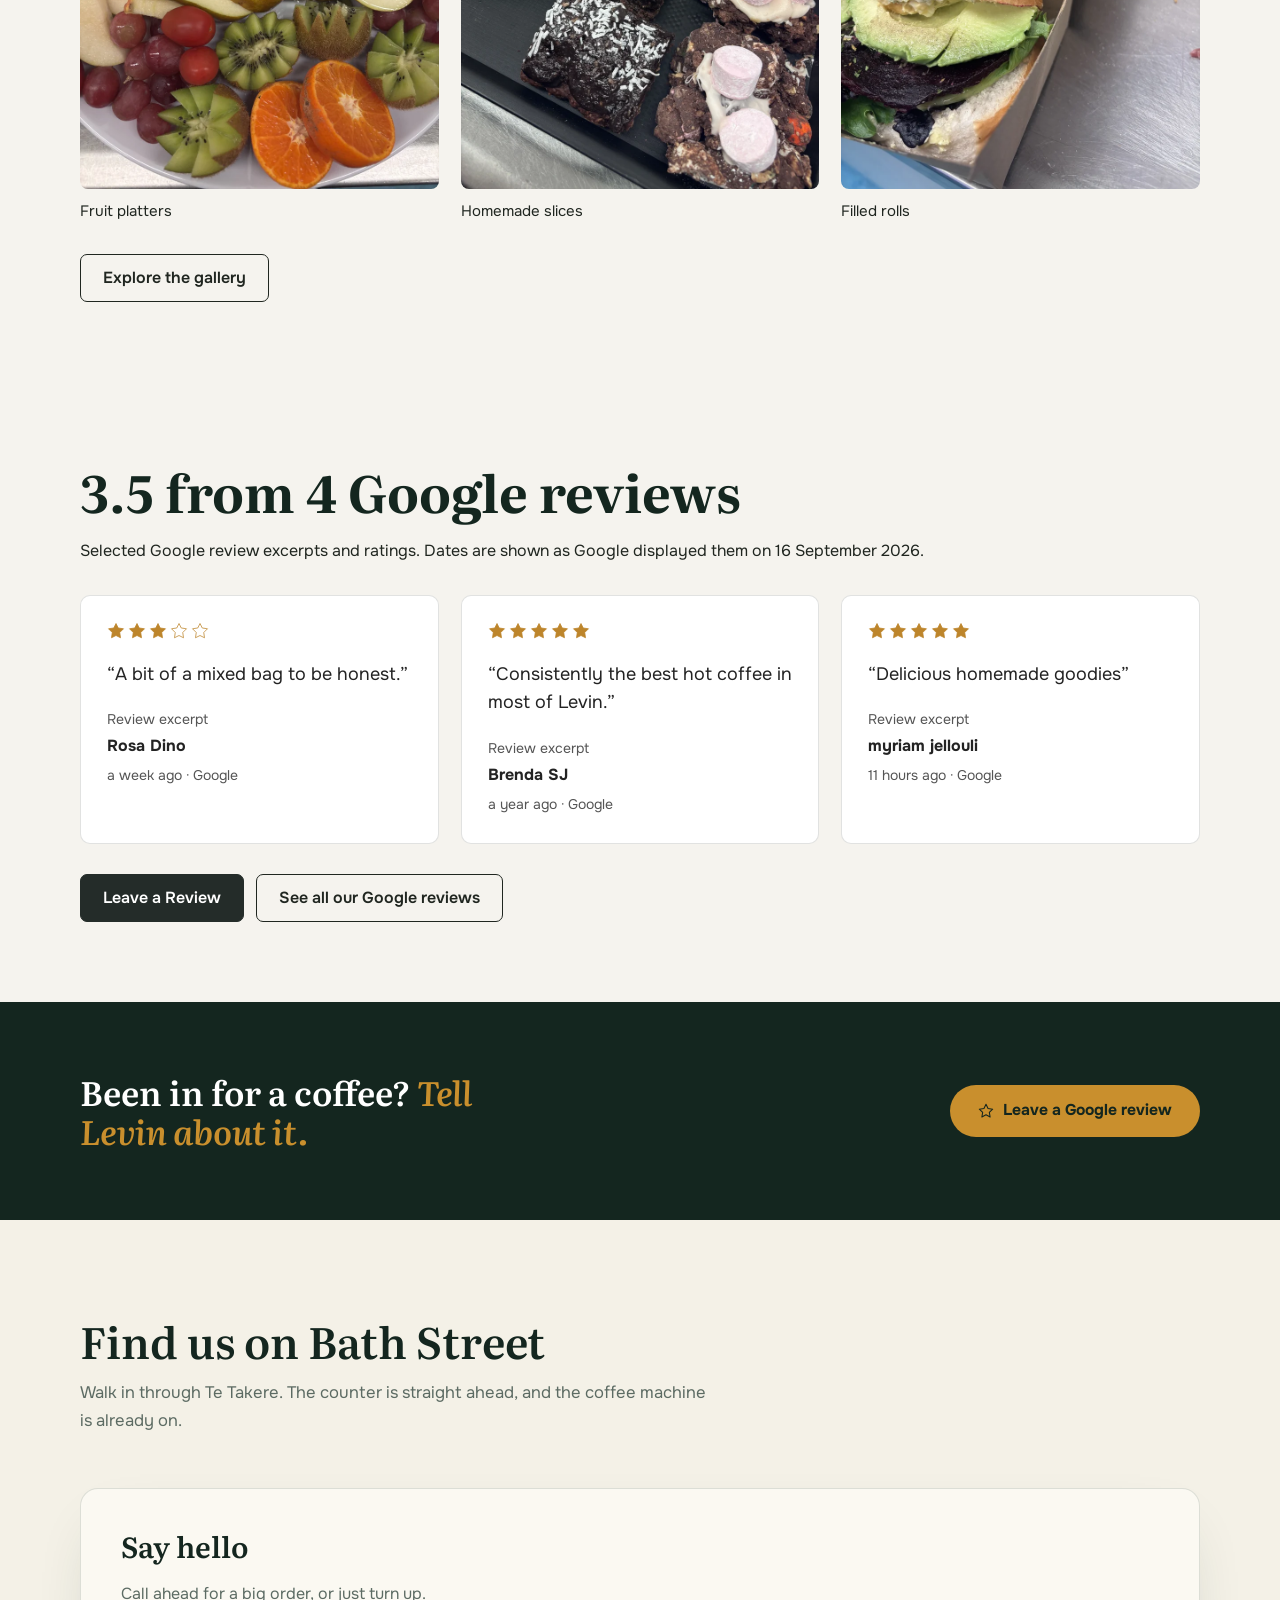
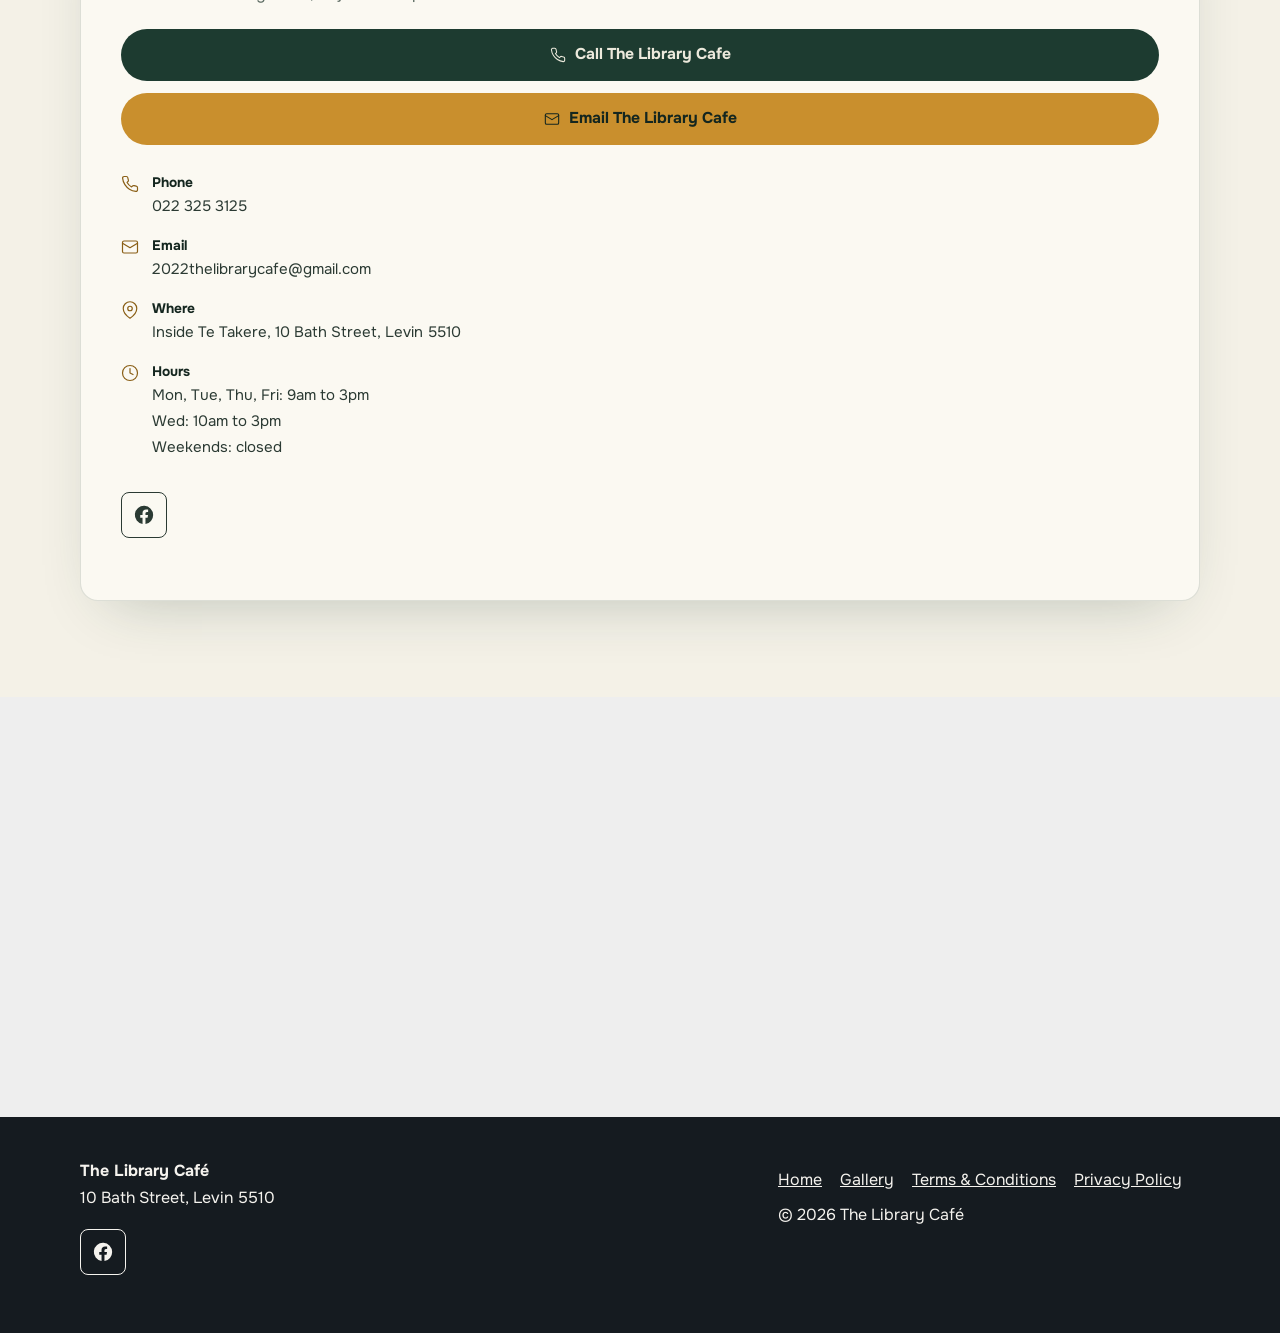
==== commit e47d4f02: "New email address, recent team photo, food photos, daily and catering menus Co-Authored-By: Claude S" ====
--- a/index.html
+++ b/index.html
@@ -22,6 +22,7 @@
 <a class="logo" href="#top">The <em>Library</em> Cafe</a>
 <ul class="nav-links">
 <li><a href="#services">Menu</a></li>
+<li><a href="#menus">Daily and catering</a></li>
 <li><a href="#about">About</a></li>
 <li><a href="#reviews">Reviews</a></li>
 <li><a href="#contact">Find us</a></li>
@@ -36,6 +37,7 @@
 </nav>
 <div data-mobile-menu="" id="mobile-menu">
 <a href="#services">Menu</a>
+<a href="#menus">Daily and catering</a>
 <a href="#about">About</a>
 <a href="#reviews">Reviews</a>
 <a href="#contact">Find us</a>
@@ -85,7 +87,7 @@
 </div>
 </article>
 <article class="svc reveal">
-<div class="svc-img"><img alt="Fresh croissants dusted with icing sugar" decoding="async" height="900" loading="lazy" sizes="(max-width: 767px) 100vw, 50vw" src="img/card-cabinet.jpg" srcset="img/card-cabinet-480.webp 480w, img/card-cabinet-960.webp 960w, img/card-cabinet.jpg 1200w" width="1200"/></div>
+<div class="svc-img"><img alt="Tray of fresh sandwiches in the cabinet" decoding="async" height="1080" loading="lazy" sizes="(max-width: 767px) 100vw, 33vw" src="img/food-sandwiches-1080.webp" srcset="img/food-sandwiches-1080.webp 810w, img/food-sandwiches-1920.webp 1440w" width="810" style="object-position:center 60%"/></div>
 <div class="svc-body">
 <span class="svc-label"><svg fill="none" stroke="currentColor" stroke-linecap="round" stroke-linejoin="round" stroke-width="1.6" viewBox="0 0 24 24"><path d="M12 3a9 9 0 0 0-9 9h18a9 9 0 0 0-9-9z"></path><line x1="3" x2="21" y1="16" y2="16"></line><line x1="7" x2="17" y1="20" y2="20"></line></svg>Cabinet</span>
 <h3>Fresh cabinet food</h3>
@@ -101,7 +103,7 @@
 </div>
 </article>
 <article class="svc reveal">
-<div class="svc-img"><img alt="Chocolate layer cake with dripping ganache on a cake stand" decoding="async" height="900" loading="lazy" sizes="(max-width: 767px) 100vw, 50vw" src="img/card-cake.jpg" srcset="img/card-cake-480.webp 480w, img/card-cake-960.webp 960w, img/card-cake.jpg 1200w" width="1200"/></div>
+<div class="svc-img"><img alt="Tray of homemade slices and rocky road in the cabinet" decoding="async" height="1080" loading="lazy" sizes="(max-width: 767px) 100vw, 33vw" src="img/food-slices-1080.webp" srcset="img/food-slices-1080.webp 810w, img/food-slices-1920.webp 1440w" width="810" style="object-position:center 55%"/></div>
 <div class="svc-body">
 <span class="svc-label"><svg fill="none" stroke="currentColor" stroke-linecap="round" stroke-linejoin="round" stroke-width="1.6" viewBox="0 0 24 24"><path d="M4 21h16M5 21v-6h14v6M7 15V9h10v6"></path><path d="M12 9V6M12 6a1.5 1.5 0 0 1-1.5-1.5C10.5 3 12 2 12 2s1.5 1 1.5 2.5A1.5 1.5 0 0 1 12 6z"></path></svg>Sweet</span>
 <h3>Cakes and slices</h3>
@@ -127,6 +129,47 @@
 </div>
 </div>
 </section>
+<section id="menus">
+<div class="wrap">
+<div class="sec-head reveal">
+<h2>Daily menu and catering</h2>
+<p>What we make every day, and what we can put together for your next group occasion. Come and enquire, or call Nikki on 022 325 3125.</p>
+</div>
+<div class="menu-grid">
+<details class="menu-card" open>
+<summary>Daily menu</summary>
+<div class="menu-cols">
+<div><h3>Coffee</h3><p>Long black, flat white, latte, cappuccino, mochaccino, americano, chai latte, matcha, hot chocolate</p></div>
+<div><h3>Tea, pot or mug</h3><p>English breakfast, Earl Grey, Bell, Lady Grey, herbal fruit, green tea. Alternative milk available.</p></div>
+<div><h3>Cold drinks</h3><p>Frappe, milkshakes, glass of juice, can</p></div>
+<div><h3>Food</h3><p>Pies, sausage rolls, sandwich packs, panini, muffins, scones, slice range, cheesecake (slice, half or whole), hotdog or pork spare ribs, chocolate bars, yoghurt, fruit, cookies, toasties with extra fillings</p></div>
+<div><h3>Salads</h3><p>Seasonal salad, fruit salad, seafood salad, curry sausages, sweet and sour meatballs, macaroni cheese, trifle</p></div>
+<div><h3>Roast</h3><p>Lamb, pork and chicken</p></div>
+</div>
+</details>
+<details class="menu-card">
+<summary>Catering menu</summary>
+<div class="menu-cols">
+<div><h3>Hot food</h3><ul><li>Half sausage roll <b>$2</b></li><li>Whole sausage roll <b>$3.90</b></li><li>Savouries (mince, or bacon and egg) <b>$2.20</b></li><li>Chicken nibble <b>$2</b></li><li>Samosa or spring roll <b>$1.50</b></li><li>Spinach and feta rolls <b>$3.90</b></li></ul></div>
+<div><h3>Slices</h3><ul><li>Half slice <b>$2.50</b></li><li>Whole slice <b>$4</b></li></ul></div>
+<div><h3>Platters</h3><ul><li>Fruit or vege platter <b>$4 p/p</b></li><li>Cheese and cracker <b>$6.50 p/p</b></li></ul></div>
+<div><h3>Salads, $6.50 to $9</h3><p>Fresh fruit, garden salad, fettuccine, chicken, spinach and avocado, honey soy noodle</p></div>
+<div><h3>Sandwich items</h3><ul><li>Small clubs <b>$1.20</b></li><li>Whole clubs <b>$3.90</b></li><li>Small wrap <b>$3.20</b></li><li>Whole wrap <b>$5</b></li><li>Panini <b>$6</b></li><li>Frankfurter or pork spare rib <b>$6</b></li></ul></div>
+<div><h3>Scones, pikelets and muffins</h3><ul><li>Small scone, pikelet, muffin or lamington: plain <b>$2.20</b>, with jam and cream <b>$2.50</b></li><li>Large scone or muffin: plain <b>$3.90</b>, with jam and cream <b>$4.20</b></li></ul></div>
+<div><h3>Cold drinks</h3><ul><li>Frappe or iced <b>$6.50</b></li><li>Milkshakes <b>$6.50</b></li><li>Can <b>$3</b></li><li>600ml Coke range, Fanta, Sprite, orange juice <b>$4.50</b></li></ul></div>
+<div><h3>Coffees and tea</h3><ul><li>Coffee: small <b>$4</b>, medium <b>$5</b>, large <b>$6</b></li><li>Tea <b>$3.50</b></li><li>Alternative milks (coconut, oat, soy, almond) <b>$1</b></li></ul></div>
+<div><h3>Extras</h3><ul><li>Chocolate bars <b>$3</b></li><li>Cookies <b>$3</b></li><li>Fruit <b>$2</b></li><li>Boiled eggs <b>$2</b></li></ul></div>
+<div><h3>Morning Tea Deal, small lunch <b>$9.90 per person</b></h3><p>1 sweet option, 2 sandwich options, 3 savoury items</p></div>
+<div><h3>Large Lunch Deal <b>$15 p/p</b></h3><p>Seasonal salad, chicken, spinach and feta salad, honey soy noodle salad, macaroni cheese, sweet and sour meatballs, fruit salad, cheesecake, yoghurt and cream</p></div>
+<div><h3>Lunch Deal <b>$12.50 p/p</b></h3><p>1 hot food item, whole slice, whole sandwich item, large scone or savoury mixture</p></div>
+</div>
+<p class="menu-note">Looking for catering options? Come and enquire for your next group occasion.</p>
+</details>
+</div>
+<p class="menu-note"><a class="btn btn-pine" href="tel:+64223253125">Call 022 325 3125</a></p>
+</div>
+</section>
+
 <!-- ABOUT -->
 <section class="about" id="about"><div class="verified-wrap"><img alt="The Library Café logo" class="verified-logo" decoding="async" height="720" loading="lazy" sizes="(max-width: 767px) 100vw, 50vw" src="img/business-logo.jpg" srcset="img/business-logo-480.webp 480w, img/business-logo.jpg 720w" width="720"/></div>
 <div class="wrap">
@@ -150,7 +193,7 @@
 </section>
 <!-- CREW -->
 <!-- REVIEWS -->
-<section class="verified-section verified-gallery" id="gallery"><div class="verified-wrap"><h2>From our business</h2><div class="verified-grid"><figure><img alt="The Library Café — business photograph" decoding="async" height="718" loading="lazy" sizes="(max-width: 767px) 100vw, 50vw" src="img/business-1.jpg" srcset="img/business-1-480.webp 480w, img/business-1-960.webp 960w, img/business-1.jpg 960w" width="960"/><figcaption>From our Facebook page</figcaption></figure><figure><img alt="The Library Café — business photograph" decoding="async" height="315" loading="lazy" src="img/business-4.jpg" width="315"/><figcaption>From our Facebook page</figcaption></figure><figure><img alt="The Library Café — service illustration" decoding="async" height="900" loading="lazy" sizes="(max-width: 767px) 100vw, 50vw" src="img/card-espresso.jpg" srcset="img/card-espresso-480.webp 480w, img/card-espresso-960.webp 960w, img/card-espresso.jpg 1200w" width="1200"/><figcaption>Illustrative photograph</figcaption></figure></div><a class="verified-button" href="gallery.html">Explore the gallery</a></div></section><section class="verified-section" id="reviews"><div class="verified-wrap"><h2>3.5 from 4 Google reviews</h2><p>Selected Google review excerpts and ratings. Dates are shown as Google displayed them on 16 September 2026.</p><div class="verified-grid"><article class="verified-card"><span aria-label="3 out of 5 stars" class="verified-stars"><svg aria-hidden="true" fill="currentColor" stroke="currentColor" viewBox="0 0 24 24"><path d="m12 2 3 6 7 1-5 5 1 7-6-3-6 3 1-7-5-5 7-1z"></path></svg><svg aria-hidden="true" fill="currentColor" stroke="currentColor" viewBox="0 0 24 24"><path d="m12 2 3 6 7 1-5 5 1 7-6-3-6 3 1-7-5-5 7-1z"></path></svg><svg aria-hidden="true" fill="currentColor" stroke="currentColor" viewBox="0 0 24 24"><path d="m12 2 3 6 7 1-5 5 1 7-6-3-6 3 1-7-5-5 7-1z"></path></svg><svg aria-hidden="true" fill="none" stroke="currentColor" viewBox="0 0 24 24"><path d="m12 2 3 6 7 1-5 5 1 7-6-3-6 3 1-7-5-5 7-1z"></path></svg><svg aria-hidden="true" fill="none" stroke="currentColor" viewBox="0 0 24 24"><path d="m12 2 3 6 7 1-5 5 1 7-6-3-6 3 1-7-5-5 7-1z"></path></svg></span><blockquote>“A bit of a mixed bag to be honest.”</blockquote><small>Review excerpt</small><strong>Rosa Dino</strong><small>a week ago · Google</small></article><article class="verified-card"><span aria-label="5 out of 5 stars" class="verified-stars"><svg aria-hidden="true" fill="currentColor" stroke="currentColor" viewBox="0 0 24 24"><path d="m12 2 3 6 7 1-5 5 1 7-6-3-6 3 1-7-5-5 7-1z"></path></svg><svg aria-hidden="true" fill="currentColor" stroke="currentColor" viewBox="0 0 24 24"><path d="m12 2 3 6 7 1-5 5 1 7-6-3-6 3 1-7-5-5 7-1z"></path></svg><svg aria-hidden="true" fill="currentColor" stroke="currentColor" viewBox="0 0 24 24"><path d="m12 2 3 6 7 1-5 5 1 7-6-3-6 3 1-7-5-5 7-1z"></path></svg><svg aria-hidden="true" fill="currentColor" stroke="currentColor" viewBox="0 0 24 24"><path d="m12 2 3 6 7 1-5 5 1 7-6-3-6 3 1-7-5-5 7-1z"></path></svg><svg aria-hidden="true" fill="currentColor" stroke="currentColor" viewBox="0 0 24 24"><path d="m12 2 3 6 7 1-5 5 1 7-6-3-6 3 1-7-5-5 7-1z"></path></svg></span><blockquote>“Consistently the best hot coffee in most of Levin.”</blockquote><small>Review excerpt</small><strong>Brenda SJ</strong><small>a year ago · Google</small></article><article class="verified-card"><span aria-label="5 out of 5 stars" class="verified-stars"><svg aria-hidden="true" fill="currentColor" stroke="currentColor" viewBox="0 0 24 24"><path d="m12 2 3 6 7 1-5 5 1 7-6-3-6 3 1-7-5-5 7-1z"></path></svg><svg aria-hidden="true" fill="currentColor" stroke="currentColor" viewBox="0 0 24 24"><path d="m12 2 3 6 7 1-5 5 1 7-6-3-6 3 1-7-5-5 7-1z"></path></svg><svg aria-hidden="true" fill="currentColor" stroke="currentColor" viewBox="0 0 24 24"><path d="m12 2 3 6 7 1-5 5 1 7-6-3-6 3 1-7-5-5 7-1z"></path></svg><svg aria-hidden="true" fill="currentColor" stroke="currentColor" viewBox="0 0 24 24"><path d="m12 2 3 6 7 1-5 5 1 7-6-3-6 3 1-7-5-5 7-1z"></path></svg><svg aria-hidden="true" fill="currentColor" stroke="currentColor" viewBox="0 0 24 24"><path d="m12 2 3 6 7 1-5 5 1 7-6-3-6 3 1-7-5-5 7-1z"></path></svg></span><blockquote>“Delicious homemade goodies”</blockquote><small>Review excerpt</small><strong>myriam jellouli</strong><small>11 hours ago · Google</small></article></div><div class="verified-actions"><a class="verified-button primary" href="https://search.google.com/local/writereview?placeid=ChIJ_R_BsefzQG0RmdmjbcI7Xoc" rel="noopener" target="_blank">Leave a Review</a><a class="verified-button" href="https://search.google.com/local/reviews?placeid=ChIJ_R_BsefzQG0RmdmjbcI7Xoc" rel="noopener" target="_blank">See all our Google reviews</a></div></div></section>
+<section class="verified-section verified-gallery" id="gallery"><div class="verified-wrap"><h2>From our cafe</h2><div class="verified-grid"><figure><img alt="The Library Café — business photograph" decoding="async" height="718" loading="lazy" sizes="(max-width: 767px) 100vw, 50vw" src="img/business-1.jpg" srcset="img/business-1-480.webp 480w, img/business-1-960.webp 960w, img/business-1.jpg 960w" width="960"/><figcaption>The cafe inside Te Takere</figcaption></figure><figure class="portrait"><img alt="Two staff members smiling behind the counter at The Library Café" decoding="async" height="1080" loading="lazy" sizes="(max-width: 767px) 100vw, 33vw" src="img/team-counter-1080.webp" srcset="img/team-counter-1080.webp 808w, img/team-counter-1920.webp 1440w" width="808"/><figcaption>Behind the counter</figcaption></figure><figure class="portrait"><img alt="Tray of fresh sandwiches in the cabinet, with egg, ham and beetroot fillings" decoding="async" height="1080" loading="lazy" sizes="(max-width: 767px) 100vw, 33vw" src="img/food-sandwiches-1080.webp" srcset="img/food-sandwiches-1080.webp 810w, img/food-sandwiches-1920.webp 1440w" width="810"/><figcaption>Fresh sandwiches</figcaption></figure><figure class="portrait"><img alt="Fruit platter with bananas, grapes, kiwifruit, pear and mandarin" decoding="async" height="1080" loading="lazy" sizes="(max-width: 767px) 100vw, 33vw" src="img/food-fruit-platter-1080.webp" srcset="img/food-fruit-platter-1080.webp 810w, img/food-fruit-platter-1920.webp 1440w" width="810"/><figcaption>Fruit platters</figcaption></figure><figure class="portrait"><img alt="Tray of homemade slices and rocky road in the cabinet" decoding="async" height="1080" loading="lazy" sizes="(max-width: 767px) 100vw, 33vw" src="img/food-slices-1080.webp" srcset="img/food-slices-1080.webp 810w, img/food-slices-1920.webp 1440w" width="810"/><figcaption>Homemade slices</figcaption></figure><figure class="portrait"><img alt="Filled rolls with avocado, beetroot and egg in takeaway boxes" decoding="async" height="1080" loading="lazy" sizes="(max-width: 767px) 100vw, 33vw" src="img/food-rolls-1080.webp" srcset="img/food-rolls-1080.webp 810w, img/food-rolls-1920.webp 1440w" width="810"/><figcaption>Filled rolls</figcaption></figure></div><a class="verified-button" href="gallery.html">Explore the gallery</a></div></section><section class="verified-section" id="reviews"><div class="verified-wrap"><h2>3.5 from 4 Google reviews</h2><p>Selected Google review excerpts and ratings. Dates are shown as Google displayed them on 16 September 2026.</p><div class="verified-grid"><article class="verified-card"><span aria-label="3 out of 5 stars" class="verified-stars"><svg aria-hidden="true" fill="currentColor" stroke="currentColor" viewBox="0 0 24 24"><path d="m12 2 3 6 7 1-5 5 1 7-6-3-6 3 1-7-5-5 7-1z"></path></svg><svg aria-hidden="true" fill="currentColor" stroke="currentColor" viewBox="0 0 24 24"><path d="m12 2 3 6 7 1-5 5 1 7-6-3-6 3 1-7-5-5 7-1z"></path></svg><svg aria-hidden="true" fill="currentColor" stroke="currentColor" viewBox="0 0 24 24"><path d="m12 2 3 6 7 1-5 5 1 7-6-3-6 3 1-7-5-5 7-1z"></path></svg><svg aria-hidden="true" fill="none" stroke="currentColor" viewBox="0 0 24 24"><path d="m12 2 3 6 7 1-5 5 1 7-6-3-6 3 1-7-5-5 7-1z"></path></svg><svg aria-hidden="true" fill="none" stroke="currentColor" viewBox="0 0 24 24"><path d="m12 2 3 6 7 1-5 5 1 7-6-3-6 3 1-7-5-5 7-1z"></path></svg></span><blockquote>“A bit of a mixed bag to be honest.”</blockquote><small>Review excerpt</small><strong>Rosa Dino</strong><small>a week ago · Google</small></article><article class="verified-card"><span aria-label="5 out of 5 stars" class="verified-stars"><svg aria-hidden="true" fill="currentColor" stroke="currentColor" viewBox="0 0 24 24"><path d="m12 2 3 6 7 1-5 5 1 7-6-3-6 3 1-7-5-5 7-1z"></path></svg><svg aria-hidden="true" fill="currentColor" stroke="currentColor" viewBox="0 0 24 24"><path d="m12 2 3 6 7 1-5 5 1 7-6-3-6 3 1-7-5-5 7-1z"></path></svg><svg aria-hidden="true" fill="currentColor" stroke="currentColor" viewBox="0 0 24 24"><path d="m12 2 3 6 7 1-5 5 1 7-6-3-6 3 1-7-5-5 7-1z"></path></svg><svg aria-hidden="true" fill="currentColor" stroke="currentColor" viewBox="0 0 24 24"><path d="m12 2 3 6 7 1-5 5 1 7-6-3-6 3 1-7-5-5 7-1z"></path></svg><svg aria-hidden="true" fill="currentColor" stroke="currentColor" viewBox="0 0 24 24"><path d="m12 2 3 6 7 1-5 5 1 7-6-3-6 3 1-7-5-5 7-1z"></path></svg></span><blockquote>“Consistently the best hot coffee in most of Levin.”</blockquote><small>Review excerpt</small><strong>Brenda SJ</strong><small>a year ago · Google</small></article><article class="verified-card"><span aria-label="5 out of 5 stars" class="verified-stars"><svg aria-hidden="true" fill="currentColor" stroke="currentColor" viewBox="0 0 24 24"><path d="m12 2 3 6 7 1-5 5 1 7-6-3-6 3 1-7-5-5 7-1z"></path></svg><svg aria-hidden="true" fill="currentColor" stroke="currentColor" viewBox="0 0 24 24"><path d="m12 2 3 6 7 1-5 5 1 7-6-3-6 3 1-7-5-5 7-1z"></path></svg><svg aria-hidden="true" fill="currentColor" stroke="currentColor" viewBox="0 0 24 24"><path d="m12 2 3 6 7 1-5 5 1 7-6-3-6 3 1-7-5-5 7-1z"></path></svg><svg aria-hidden="true" fill="currentColor" stroke="currentColor" viewBox="0 0 24 24"><path d="m12 2 3 6 7 1-5 5 1 7-6-3-6 3 1-7-5-5 7-1z"></path></svg><svg aria-hidden="true" fill="currentColor" stroke="currentColor" viewBox="0 0 24 24"><path d="m12 2 3 6 7 1-5 5 1 7-6-3-6 3 1-7-5-5 7-1z"></path></svg></span><blockquote>“Delicious homemade goodies”</blockquote><small>Review excerpt</small><strong>myriam jellouli</strong><small>11 hours ago · Google</small></article></div><div class="verified-actions"><a class="verified-button primary" href="https://search.google.com/local/writereview?placeid=ChIJ_R_BsefzQG0RmdmjbcI7Xoc" rel="noopener" target="_blank">Leave a Review</a><a class="verified-button" href="https://search.google.com/local/reviews?placeid=ChIJ_R_BsefzQG0RmdmjbcI7Xoc" rel="noopener" target="_blank">See all our Google reviews</a></div></div></section>
 <!-- REVIEW BANNER -->
 <section aria-label="Leave a review" class="banner">
 <div class="wrap banner-inner reveal">
@@ -177,7 +220,7 @@
 <svg fill="none" stroke="currentColor" stroke-linecap="round" stroke-linejoin="round" stroke-width="1.6" viewBox="0 0 24 24"><path d="M22 16.92v3a2 2 0 0 1-2.18 2 19.79 19.79 0 0 1-8.63-3.07 19.5 19.5 0 0 1-6-6 19.79 19.79 0 0 1-3.07-8.67A2 2 0 0 1 4.11 2h3a2 2 0 0 1 2 1.72c.13.96.36 1.9.7 2.81a2 2 0 0 1-.45 2.11L8.09 9.91a16 16 0 0 0 6 6l1.27-1.27a2 2 0 0 1 2.11-.45c.91.34 1.85.57 2.81.7A2 2 0 0 1 22 16.92z"></path></svg>
             Call The Library Cafe
           </a>
-<a class="btn btn-amber" href="mailto:thelibrarycafe2020@gmail.com">
+<a class="btn btn-amber" href="mailto:2022thelibrarycafe@gmail.com">
 <svg fill="none" stroke="currentColor" stroke-linecap="round" stroke-linejoin="round" stroke-width="1.6" viewBox="0 0 24 24"><rect height="16" rx="2" width="20" x="2" y="4"></rect><path d="m22 7-10 6L2 7"></path></svg>
             Email The Library Cafe
           </a>
@@ -188,7 +231,7 @@
 </div>
 <div class="c-row">
 <svg fill="none" stroke="currentColor" stroke-linecap="round" stroke-linejoin="round" stroke-width="1.6" viewBox="0 0 24 24"><rect height="16" rx="2" width="20" x="2" y="4"></rect><path d="m22 7-10 6L2 7"></path></svg>
-<div><strong>Email</strong><span data-domain="msn.com" data-user="nicstar_606" id="email-text">thelibrarycafe2020@gmail.com</span></div>
+<div><strong>Email</strong><span id="email-text">2022thelibrarycafe@gmail.com</span></div>
 </div>
 <div class="c-row">
 <svg fill="none" stroke="currentColor" stroke-linecap="round" stroke-linejoin="round" stroke-width="1.6" viewBox="0 0 24 24"><path d="M21 10c0 7-9 13-9 13s-9-6-9-13a9 9 0 0 1 18 0z"></path><circle cx="12" cy="10" r="3"></circle></svg>
--- a/styles.css
+++ b/styles.css
@@ -2,19 +2,19 @@
 img{height:auto}
 
 :root{
-  --ink:#102b4e;
-  --pine:#174c7a;
-  --pine-2:#1f5f91;
-  --bone:#f5f9fd;
-  --card:#ffffff;
-  --amber:#2d79b7;
-  --amber-bright:#9ed3ff;
-  --amber-deep:#1c5f93;
-  --text:#17324d;
-  --text-soft:#4f6f8c;
-  --on-dark:#eaf4ff;
-  --on-dark-soft:#aec5d8;
-  --line:rgba(23,76,122,.14);
+  --ink:#14261f;
+  --pine:#1d3b30;
+  --pine-2:#24493c;
+  --bone:#f4f1e7;
+  --card:#fbf9f2;
+  --amber:#c98f2d;
+  --amber-bright:#e8b658;
+  --amber-deep:#8a5f16;
+  --text:#2b3a33;
+  --text-soft:#5c6b63;
+  --on-dark:#ece9dc;
+  --on-dark-soft:#b9c2b9;
+  --line:rgba(29,59,48,.14);
   --line-dark:rgba(236,233,220,.16);
   --radius:14px;
   --ease:cubic-bezier(.16,1,.3,1);
@@ -36,7 +36,7 @@
 @keyframes introIn{from{opacity:0;transform:translateY(14px)}to{opacity:1;transform:translateY(0)}}
 
 /* Nav */
-header{position:fixed;top:0;left:0;right:0;z-index:100;background:rgba(16,43,78,.82);backdrop-filter:blur(12px);-webkit-backdrop-filter:blur(12px);border-bottom:1px solid var(--line-dark)}
+header{position:fixed;top:0;left:0;right:0;z-index:100;background:rgba(20,38,31,.82);backdrop-filter:blur(12px);-webkit-backdrop-filter:blur(12px);border-bottom:1px solid var(--line-dark)}
 .nav{max-width:1160px;margin:0 auto;padding:0 20px;height:68px;display:flex;align-items:center;justify-content:space-between;gap:16px}
 .logo{font-family:'Literata',serif;font-weight:600;font-size:1.18rem;color:var(--on-dark);text-decoration:none;letter-spacing:.01em;white-space:nowrap}
 .logo em{font-style:italic;color:var(--amber-bright)}
@@ -48,7 +48,7 @@
 .nav-phone svg{width:15px;height:15px;flex:none}
 #menu-btn{display:none;background:none;border:1px solid var(--line-dark);border-radius:10px;width:44px;height:44px;color:var(--on-dark);cursor:pointer;align-items:center;justify-content:center}
 #menu-btn svg{width:20px;height:20px}
-#mobile-menu{display:none;background:rgba(16,43,78,.97);border-top:1px solid var(--line-dark);padding:10px 20px 22px}
+#mobile-menu{display:none;background:rgba(20,38,31,.97);border-top:1px solid var(--line-dark);padding:10px 20px 22px}
 #mobile-menu.open{display:block}
 #mobile-menu a{display:block;padding:13px 4px;color:var(--on-dark);text-decoration:none;font-weight:500;border-bottom:1px solid var(--line-dark)}
 #mobile-menu .m-call{margin-top:16px;display:flex;align-items:center;justify-content:center;gap:9px;background:var(--amber);color:var(--ink);border-radius:999px;height:48px;font-weight:700;border-bottom:none}
@@ -59,7 +59,7 @@
 .hero-slides{position:absolute;inset:0}
 .hero-slide{position:absolute;inset:0;background-size:cover;background-position:center;opacity:0;transition:opacity 1.6s ease}
 .hero-slide.on{opacity:1}
-.hero-scrim{position:absolute;inset:0;background:linear-gradient(180deg,rgba(16,43,78,.72) 0%,rgba(16,43,78,.5) 45%,rgba(16,43,78,.78) 100%)}
+.hero-scrim{position:absolute;inset:0;background:linear-gradient(180deg,rgba(20,38,31,.72) 0%,rgba(20,38,31,.5) 45%,rgba(20,38,31,.78) 100%)}
 .hero-inner{position:relative;z-index:2;max-width:1160px;margin:0 auto;padding:120px 20px 70px;width:100%}
 .hero-eyebrow{display:inline-flex;align-items:center;gap:9px;color:var(--amber-bright);font-size:.82rem;font-weight:700;letter-spacing:.14em;text-transform:uppercase;margin-bottom:20px}
 .hero-eyebrow svg{width:14px;height:14px}
@@ -71,16 +71,16 @@
 .btn svg{width:16px;height:16px;flex:none}
 .btn:active{transform:scale(.98)}
 .btn-amber{background:var(--amber);color:var(--ink)}
-.btn-amber:hover{background:#4d93ca}
+.btn-amber:hover{background:#d89c38}
 .btn-ghost{background:rgba(236,233,220,.1);color:#fff;border:1px solid rgba(236,233,220,.4);backdrop-filter:blur(6px)}
 .btn-ghost:hover{background:rgba(236,233,220,.2)}
-.hero-review{max-width:430px;background:rgba(16,43,78,.6);border:1px solid rgba(236,233,220,.22);border-radius:var(--radius);padding:18px 22px;backdrop-filter:blur(10px);-webkit-backdrop-filter:blur(10px)}
+.hero-review{max-width:430px;background:rgba(20,38,31,.6);border:1px solid rgba(236,233,220,.22);border-radius:var(--radius);padding:18px 22px;backdrop-filter:blur(10px);-webkit-backdrop-filter:blur(10px)}
 .hero-review .stars{color:var(--amber);display:flex;gap:3px;margin-bottom:8px}
 .hero-review .stars svg{width:15px;height:15px}
 .hq{min-height:76px}
 .hq blockquote{color:var(--on-dark);font-size:.95rem;line-height:1.55;font-style:italic;transition:opacity .5s ease}
 .hq cite{display:block;margin-top:7px;color:#cfd6cc;font-size:.82rem;font-style:normal;font-weight:600}
-.hq .tag{display:inline-block;margin-left:8px;font-size:.74rem;font-weight:700;letter-spacing:.06em;text-transform:uppercase;color:var(--amber-bright);border:1px solid rgba(158,211,255,.55);border-radius:999px;padding:1px 8px;vertical-align:1px}
+.hq .tag{display:inline-block;margin-left:8px;font-size:.74rem;font-weight:700;letter-spacing:.06em;text-transform:uppercase;color:var(--amber-bright);border:1px solid rgba(226,172,69,.55);border-radius:999px;padding:1px 8px;vertical-align:1px}
 
 /* Sections */
 section{padding:96px 0}
@@ -94,7 +94,7 @@
 /* Services */
 .svc-grid{display:grid;grid-template-columns:repeat(3,1fr);gap:26px}
 .svc{background:var(--card);border:1px solid var(--line);border-radius:var(--radius);overflow:hidden;transition:transform .35s var(--ease),box-shadow .35s var(--ease)}
-.svc:hover{transform:translateY(-6px);box-shadow:0 18px 40px -18px rgba(23,76,122,.35)}
+.svc:hover{transform:translateY(-6px);box-shadow:0 18px 40px -18px rgba(29,59,48,.35)}
 .svc-img{aspect-ratio:4/3;overflow:hidden}
 .svc-img img{width:100%;height:100%;object-fit:cover;filter:saturate(.85) contrast(1.05);transition:transform .6s var(--ease)}
 .svc:hover .svc-img img{transform:scale(1.05)}
@@ -120,7 +120,7 @@
 .crew{background:var(--pine)}
 .crew .sec-head h2{color:#fff}
 .crew .sec-head p{color:var(--on-dark-soft)}
-.crew-badge{display:inline-block;font-size:.74rem;font-weight:700;letter-spacing:.12em;text-transform:uppercase;color:var(--amber-bright);border:1px solid rgba(158,211,255,.5);border-radius:999px;padding:4px 13px;margin-bottom:16px}
+.crew-badge{display:inline-block;font-size:.74rem;font-weight:700;letter-spacing:.12em;text-transform:uppercase;color:var(--amber-bright);border:1px solid rgba(226,172,69,.5);border-radius:999px;padding:4px 13px;margin-bottom:16px}
 .crew-grid{display:grid;grid-template-columns:repeat(3,1fr);gap:26px}
 .crew-card{background:var(--pine-2);border:1px solid var(--line-dark);border-radius:var(--radius);padding:34px 26px;text-align:center;transition:transform .35s var(--ease)}
 .crew-card:hover{transform:translateY(-5px)}
@@ -148,7 +148,7 @@
 .banner h2 em{font-style:italic;color:var(--amber)}
 
 /* Contact */
-.contact-card{background:var(--card);border:1px solid var(--line);border-radius:calc(var(--radius) + 4px);overflow:hidden;display:grid;grid-template-columns:1fr 1fr;box-shadow:0 24px 60px -30px rgba(23,76,122,.3)}
+.contact-card{background:var(--card);border:1px solid var(--line);border-radius:calc(var(--radius) + 4px);overflow:hidden;display:grid;grid-template-columns:1fr 1fr;box-shadow:0 24px 60px -30px rgba(29,59,48,.3)}
 .contact-map iframe{width:100%;height:100%;min-height:420px;border:0;display:block}
 .contact-info{padding:40px 40px 44px;display:flex;flex-direction:column;gap:14px}
 .contact-info h2{font-size:1.8rem;font-weight:600;margin-bottom:4px}
@@ -206,7 +206,7 @@
 }
 
 /* Verified content and accessible responsive refinements */
-html{scroll-padding-top:90px}body{font-size:16px}img{max-width:100%;border-radius:8px}a,button{touch-action:manipulation}a:focus-visible,button:focus-visible,[tabindex]:focus-visible{outline:3px solid #70b9eb;outline-offset:5px}.reveal{opacity:1!important;transform:none!important}.hero{background:#151b20;animation:pageEnter .8s ease both}.hero h1{max-width:22ch}.hero .verified-rating{display:inline-flex;gap:10px;flex-wrap:wrap;align-items:center;margin-top:22px;padding:13px 16px;color:white;background:#1119;border:1px solid #fff5;backdrop-filter:blur(12px);border-radius:10px;text-decoration:none;font-size:16px;max-width:100%}.verified-stars{display:flex;gap:3px;color:#bd852b}.verified-stars svg{width:18px;height:18px;flex:none}.hero .verified-stars{color:#ffd080}.verified-section{padding:80px 24px;background:#f5f3ee;color:#202620}.verified-wrap{max-width:1120px;margin:auto}.verified-section h2{font-size:clamp(2rem,5vw,3.2rem);margin:0 0 16px}.verified-section p{margin:12px 0;line-height:1.7}.verified-grid{display:grid;grid-template-columns:repeat(3,minmax(0,1fr));gap:22px;margin:30px 0}.verified-card{background:white;color:#232323;border:1px solid #20262022;border-radius:10px;padding:26px;min-width:0}.verified-card blockquote{margin:20px 0;font-size:18px;line-height:1.6}.verified-card small{display:block;font-size:14px;color:#555;margin-top:5px}.verified-actions{display:flex;gap:12px;flex-wrap:wrap}.verified-button{display:inline-flex;align-items:center;justify-content:center;min-height:48px;padding:12px 22px;border:1px solid currentColor;border-radius:7px;text-decoration:none;font-weight:600;line-height:1.4;max-width:100%;text-align:center}.verified-button.primary{background:#242c29;color:white;border-color:#242c29}.verified-socials{display:flex;flex-wrap:wrap;gap:12px;margin:18px 0}.verified-socials a{width:46px;height:46px;display:flex;align-items:center;justify-content:center;border:1px solid currentColor;border-radius:8px}.verified-socials svg{width:22px;height:22px}.verified-gallery img{width:100%;height:auto;aspect-ratio:4/3;object-fit:cover;display:block}.verified-gallery figure{margin:0;min-width:0}.verified-gallery figcaption{font-size:15px;margin-top:10px}.verified-map{padding:24px;background:#eee}.verified-map iframe{display:block;width:100%;height:360px;border:0;border-radius:12px}.verified-legal{max-width:900px;margin:auto;padding:130px 24px 70px;min-height:65vh}.verified-legal h1{font-size:clamp(2.3rem,7vw,4rem);margin:0 0 24px}.verified-legal h2{font-size:1.7rem;margin:30px 0 12px}.verified-legal p{margin:16px 0}.verified-footer{padding:40px 24px;background:#151b20;color:#f5f3ee}.verified-footer .verified-wrap{display:flex;justify-content:space-between;flex-wrap:wrap;gap:24px}.verified-footer a{display:inline-flex;align-items:center;min-height:44px;margin-right:18px}.verified-footer .verified-socials a{margin:0}.verified-footer p{max-width:42ch}.slide-control{position:absolute;bottom:16px;right:20px;z-index:4;min-height:44px;padding:8px 14px;background:#111a;border:1px solid #fff7;border-radius:6px;color:white;font:inherit}.hero-slide img,.hero .slides img{border-radius:0;width:100%;height:100%;object-fit:cover}.hero-slide{transition:opacity 1.2s ease!important}.hero .hero-bg{background:none!important}.hero .hero-bg img{position:absolute;inset:0;width:100%;height:100%;object-fit:cover;border-radius:0;opacity:0;transition:opacity 1.2s}.hero .hero-bg img.on{opacity:1}.hero .hero-bg:after{content:'';position:absolute;inset:0;background:#10101999}.service-card>img{width:100%;aspect-ratio:3/2;object-fit:cover;margin-bottom:18px}.verified-logo{width:80px;height:80px;object-fit:contain;margin-bottom:18px}.nav-call{min-width:44px;min-height:44px}button{min-width:44px;min-height:44px}.verified-mobile-call{display:none}@keyframes pageEnter{from{opacity:0;transform:translateY(12px)}to{opacity:1;transform:none}}@media(max-width:767px){.verified-grid{grid-template-columns:1fr}.verified-section{padding:56px 20px}.hero h1{font-size:clamp(2.1rem,9vw,3rem)!important;line-height:1.08!important}.hero{min-height:760px!important;padding-top:0!important}.hero-content,.hero-inner,.hero-in{padding-top:110px!important;padding-bottom:90px!important}.hero p{font-size:16px!important}.hero .verified-rating{margin-top:16px}.hero-grid{grid-template-columns:1fr!important}.verified-map{padding:20px}.verified-mobile-call{display:inline-flex;align-items:center;justify-content:center;min-height:44px;padding:8px 12px;text-decoration:none;font-weight:600}.hero-scroll{display:none}.verified-actions .verified-button{width:100%}.hero-ctas,.hero-actions,.cta-row{gap:10px!important}.hero .btn,.hero .btn-primary,.hero .btn-outline{min-height:46px!important;padding:12px 16px!important}.hero .lead,.hero .lede,.hero .hero-sub{margin:14px 0 20px!important}}@media(prefers-reduced-motion:reduce){*,*:before,*:after{animation:none!important;transition:none!important;scroll-behavior:auto!important}#intro{display:none!important}}
+html{scroll-padding-top:90px}body{font-size:16px}img{max-width:100%;border-radius:8px}a,button{touch-action:manipulation}a:focus-visible,button:focus-visible,[tabindex]:focus-visible{outline:3px solid #deaa53;outline-offset:5px}.reveal{opacity:1!important;transform:none!important}.hero{background:#151b20;animation:pageEnter .8s ease both}.hero h1{max-width:22ch}.hero .verified-rating{display:inline-flex;gap:10px;flex-wrap:wrap;align-items:center;margin-top:22px;padding:13px 16px;color:white;background:#1119;border:1px solid #fff5;backdrop-filter:blur(12px);border-radius:10px;text-decoration:none;font-size:16px;max-width:100%}.verified-stars{display:flex;gap:3px;color:#bd852b}.verified-stars svg{width:18px;height:18px;flex:none}.hero .verified-stars{color:#ffd080}.verified-section{padding:80px 24px;background:#f5f3ee;color:#202620}.verified-wrap{max-width:1120px;margin:auto}.verified-section h2{font-size:clamp(2rem,5vw,3.2rem);margin:0 0 16px}.verified-section p{margin:12px 0;line-height:1.7}.verified-grid{display:grid;grid-template-columns:repeat(3,minmax(0,1fr));gap:22px;margin:30px 0}.verified-card{background:white;color:#232323;border:1px solid #20262022;border-radius:10px;padding:26px;min-width:0}.verified-card blockquote{margin:20px 0;font-size:18px;line-height:1.6}.verified-card small{display:block;font-size:14px;color:#555;margin-top:5px}.verified-actions{display:flex;gap:12px;flex-wrap:wrap}.verified-button{display:inline-flex;align-items:center;justify-content:center;min-height:48px;padding:12px 22px;border:1px solid currentColor;border-radius:7px;text-decoration:none;font-weight:600;line-height:1.4;max-width:100%;text-align:center}.verified-button.primary{background:#242c29;color:white;border-color:#242c29}.verified-socials{display:flex;flex-wrap:wrap;gap:12px;margin:18px 0}.verified-socials a{width:46px;height:46px;display:flex;align-items:center;justify-content:center;border:1px solid currentColor;border-radius:8px}.verified-socials svg{width:22px;height:22px}.verified-gallery img{width:100%;height:auto;aspect-ratio:4/3;object-fit:cover;display:block}.verified-gallery figure{margin:0;min-width:0}.verified-gallery figcaption{font-size:15px;margin-top:10px}.verified-map{padding:24px;background:#eee}.verified-map iframe{display:block;width:100%;height:360px;border:0;border-radius:12px}.verified-legal{max-width:900px;margin:auto;padding:130px 24px 70px;min-height:65vh}.verified-legal h1{font-size:clamp(2.3rem,7vw,4rem);margin:0 0 24px}.verified-legal h2{font-size:1.7rem;margin:30px 0 12px}.verified-legal p{margin:16px 0}.verified-footer{padding:40px 24px;background:#151b20;color:#f5f3ee}.verified-footer .verified-wrap{display:flex;justify-content:space-between;flex-wrap:wrap;gap:24px}.verified-footer a{display:inline-flex;align-items:center;min-height:44px;margin-right:18px}.verified-footer .verified-socials a{margin:0}.verified-footer p{max-width:42ch}.slide-control{position:absolute;bottom:16px;right:20px;z-index:4;min-height:44px;padding:8px 14px;background:#111a;border:1px solid #fff7;border-radius:6px;color:white;font:inherit}.hero-slide img,.hero .slides img{border-radius:0;width:100%;height:100%;object-fit:cover}.hero-slide{transition:opacity 1.2s ease!important}.hero .hero-bg{background:none!important}.hero .hero-bg img{position:absolute;inset:0;width:100%;height:100%;object-fit:cover;border-radius:0;opacity:0;transition:opacity 1.2s}.hero .hero-bg img.on{opacity:1}.hero .hero-bg:after{content:'';position:absolute;inset:0;background:#10101999}.service-card>img{width:100%;aspect-ratio:3/2;object-fit:cover;margin-bottom:18px}.verified-logo{width:80px;height:80px;object-fit:contain;margin-bottom:18px}.nav-call{min-width:44px;min-height:44px}button{min-width:44px;min-height:44px}.verified-mobile-call{display:none}@keyframes pageEnter{from{opacity:0;transform:translateY(12px)}to{opacity:1;transform:none}}@media(max-width:767px){.verified-grid{grid-template-columns:1fr}.verified-section{padding:56px 20px}.hero h1{font-size:clamp(2.1rem,9vw,3rem)!important;line-height:1.08!important}.hero{min-height:760px!important;padding-top:0!important}.hero-content,.hero-inner,.hero-in{padding-top:110px!important;padding-bottom:90px!important}.hero p{font-size:16px!important}.hero .verified-rating{margin-top:16px}.hero-grid{grid-template-columns:1fr!important}.verified-map{padding:20px}.verified-mobile-call{display:inline-flex;align-items:center;justify-content:center;min-height:44px;padding:8px 12px;text-decoration:none;font-weight:600}.hero-scroll{display:none}.verified-actions .verified-button{width:100%}.hero-ctas,.hero-actions,.cta-row{gap:10px!important}.hero .btn,.hero .btn-primary,.hero .btn-outline{min-height:46px!important;padding:12px 16px!important}.hero .lead,.hero .lede,.hero .hero-sub{margin:14px 0 20px!important}}@media(prefers-reduced-motion:reduce){*,*:before,*:after{animation:none!important;transition:none!important;scroll-behavior:auto!important}#intro{display:none!important}}
 
 .verified-mobile-call{color:inherit}.hero .verified-rating{line-height:1.5} .verified-legal>.verified-section{padding-left:0;padding-right:0} .verified-legal .verified-grid{grid-template-columns:repeat(auto-fit,minmax(min(100%,220px),1fr))}
 
@@ -215,9 +215,16 @@
 /* Keep direct card photos from shrinking within equal-height grid cards. */
 .svc>img,.service-card>img{height:auto;flex-shrink:0}
 
-/* Use the supplied Library Café mark consistently in the intro and navigation. */
-.logo{display:inline-flex;align-items:center;text-decoration:none;white-space:nowrap}
-.logo img{display:block;width:min(190px,42vw);height:auto;max-height:48px;object-fit:contain;border-radius:0}
-#intro .mark{display:flex;align-items:center;justify-content:center}
-#intro .mark img{display:block;width:min(360px,72vw);height:auto;max-height:120px;object-fit:contain;border-radius:0}
-@media(max-width:767px){.logo img{width:min(165px,48vw)}}
+.verified-gallery .portrait img{aspect-ratio:3/4}
+.menu-grid{display:grid;gap:18px;margin-top:10px}
+.menu-card{background:#fff;border:1px solid #20262022;border-radius:10px;padding:8px 24px;color:#232323}
+.menu-card summary{cursor:pointer;min-height:48px;display:flex;align-items:center;font-family:Literata,Georgia,serif;font-size:1.5rem;font-weight:600}
+.menu-cols{display:grid;grid-template-columns:repeat(3,minmax(0,1fr));gap:8px 28px;padding:8px 0 20px}
+.menu-cols h3{font-size:1.05rem;margin:14px 0 6px}
+.menu-cols p,.menu-cols li{margin:0;line-height:1.6;font-size:15px}
+.menu-cols ul{list-style:none;margin:0;padding:0}
+.menu-cols li{display:flex;justify-content:space-between;gap:12px;padding:2px 0}
+.menu-cols b{white-space:nowrap}
+.menu-note{margin:6px 0 18px}
+@media(max-width:900px){.menu-cols{grid-template-columns:repeat(2,minmax(0,1fr))}}
+@media(max-width:600px){.menu-cols{grid-template-columns:1fr}.menu-card{padding:6px 16px}}
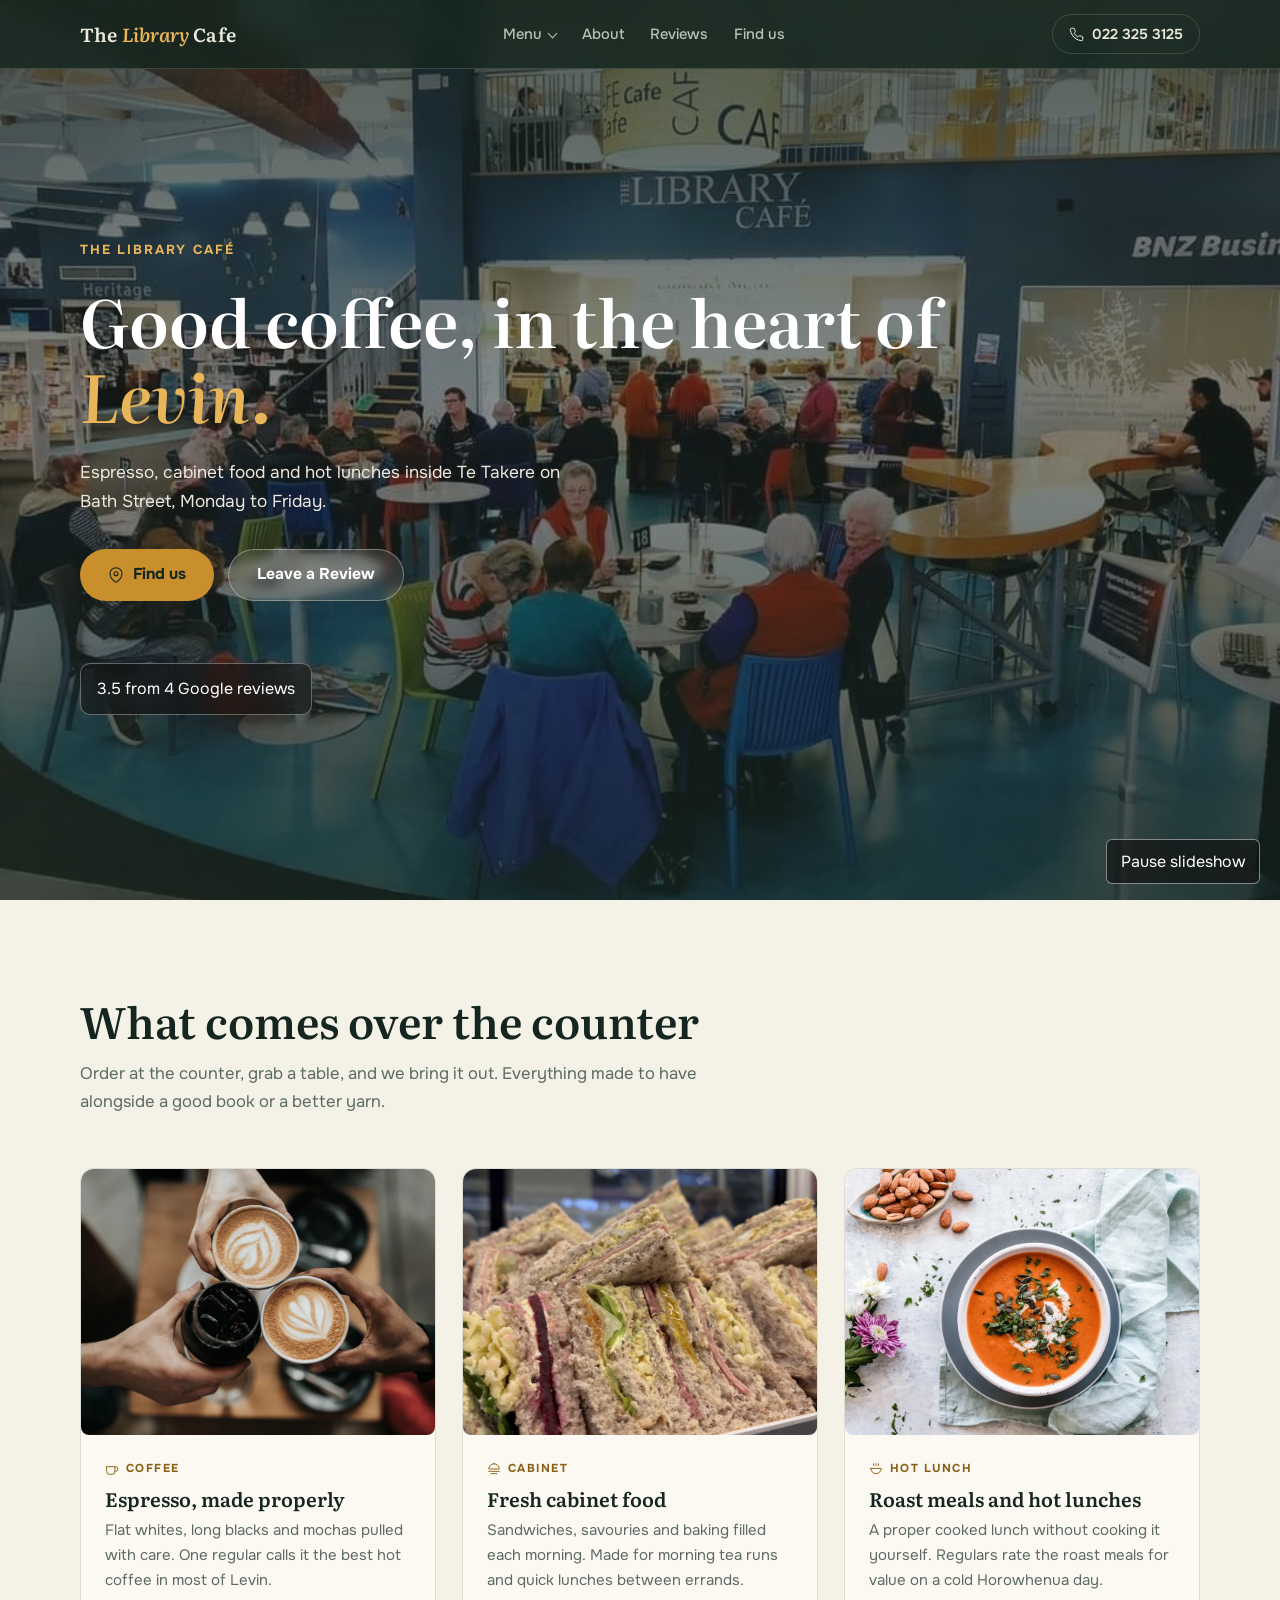
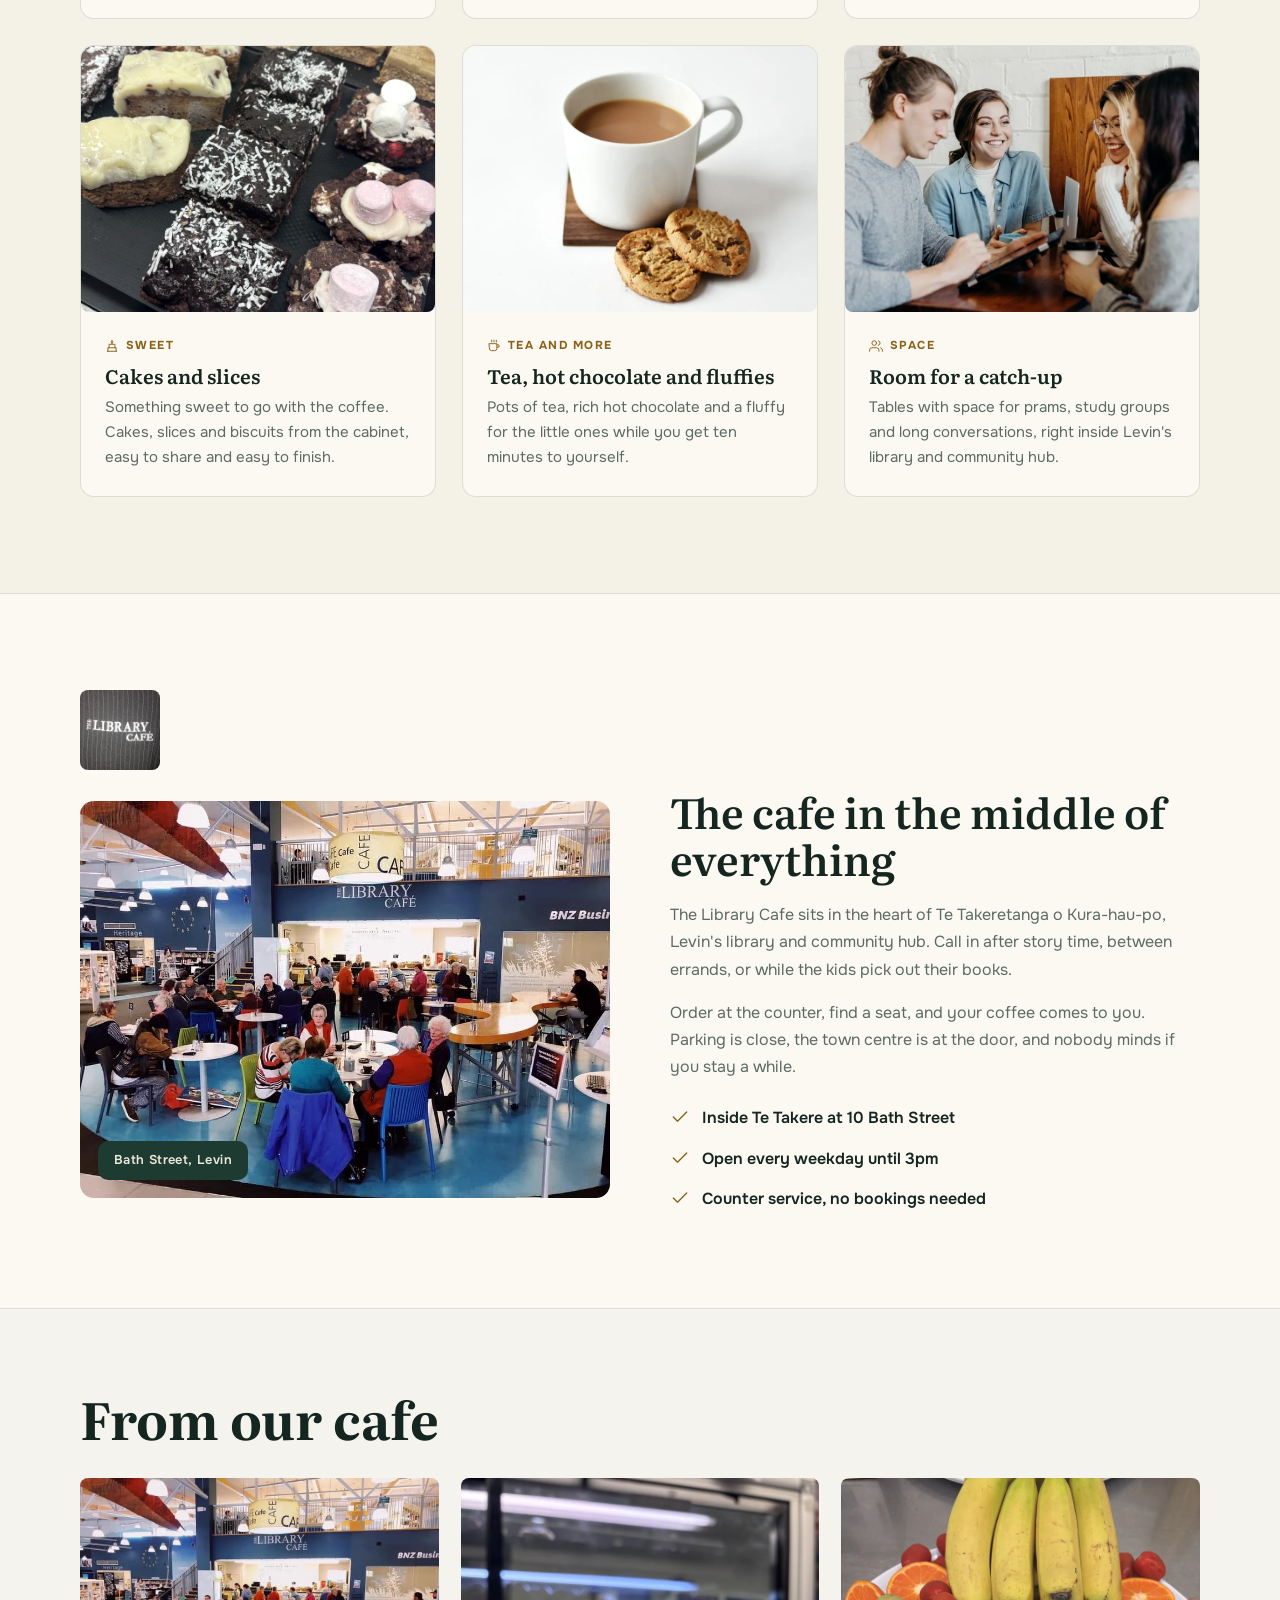
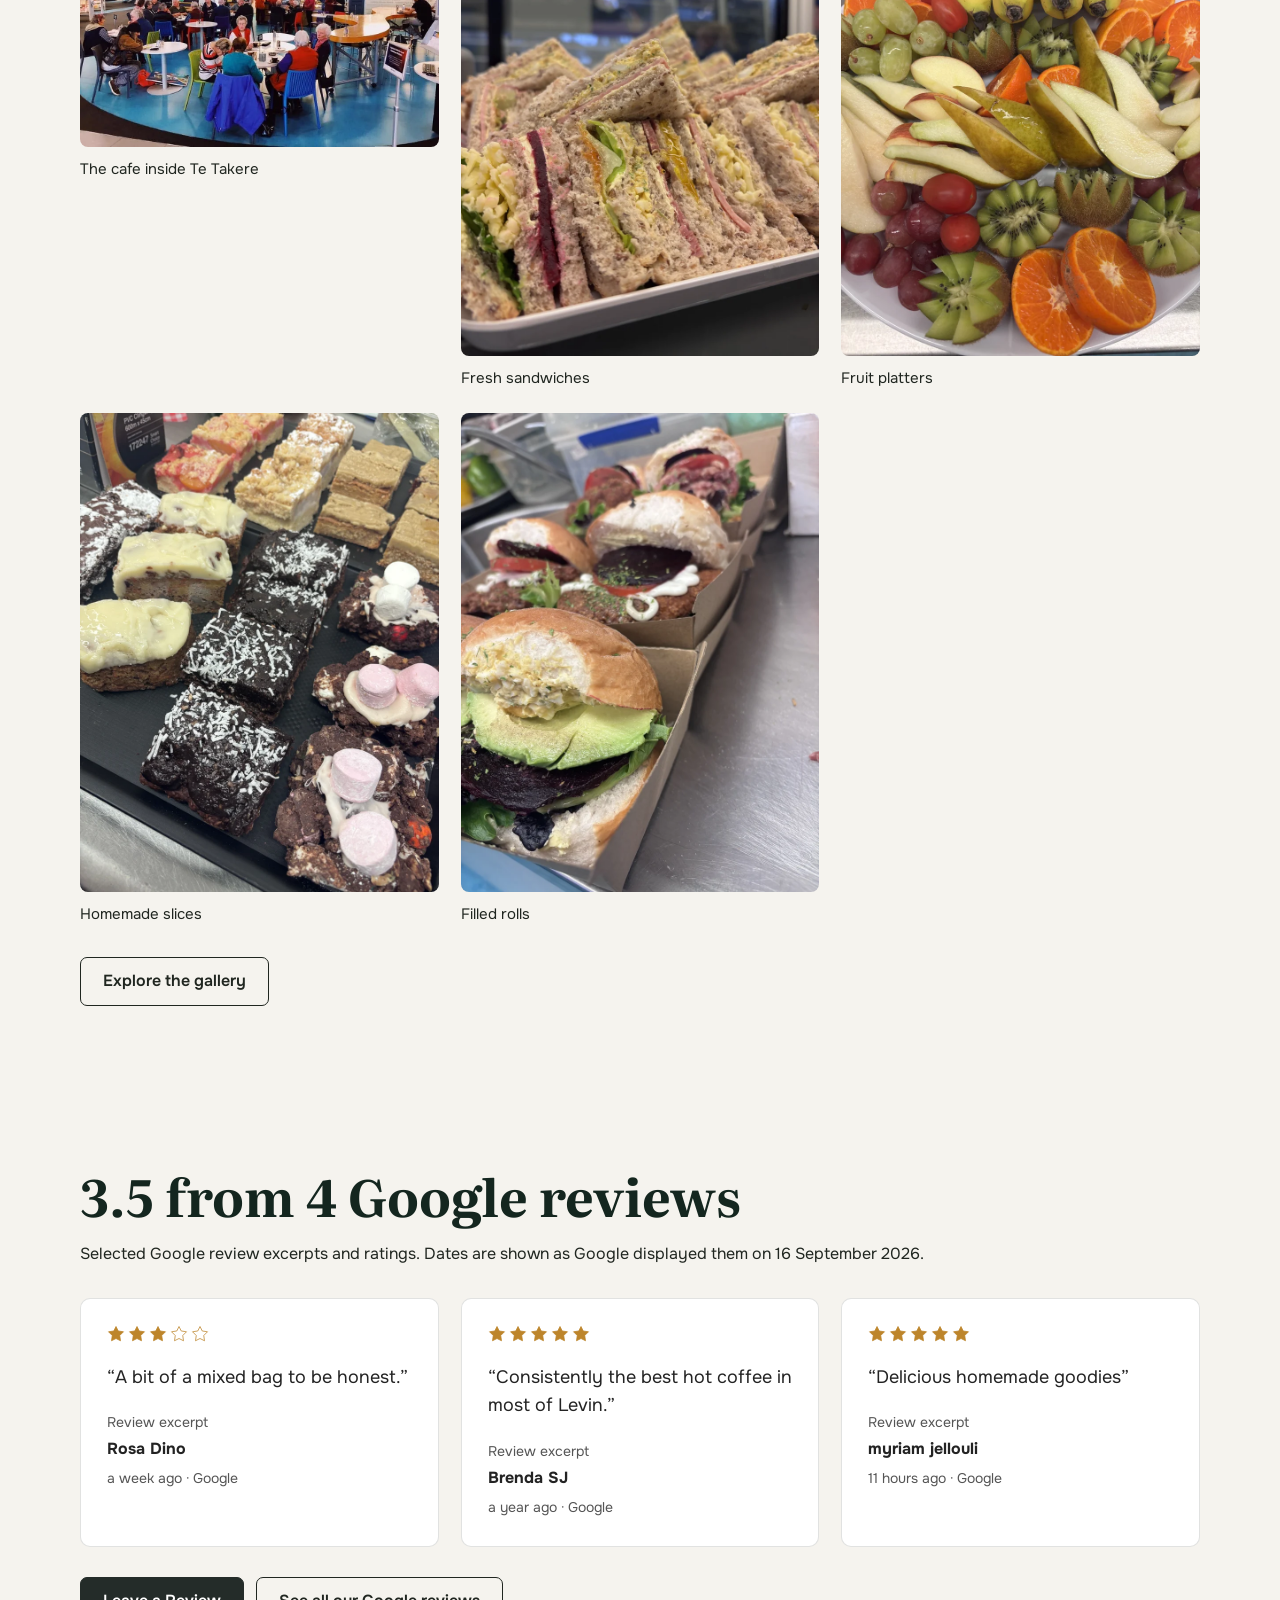
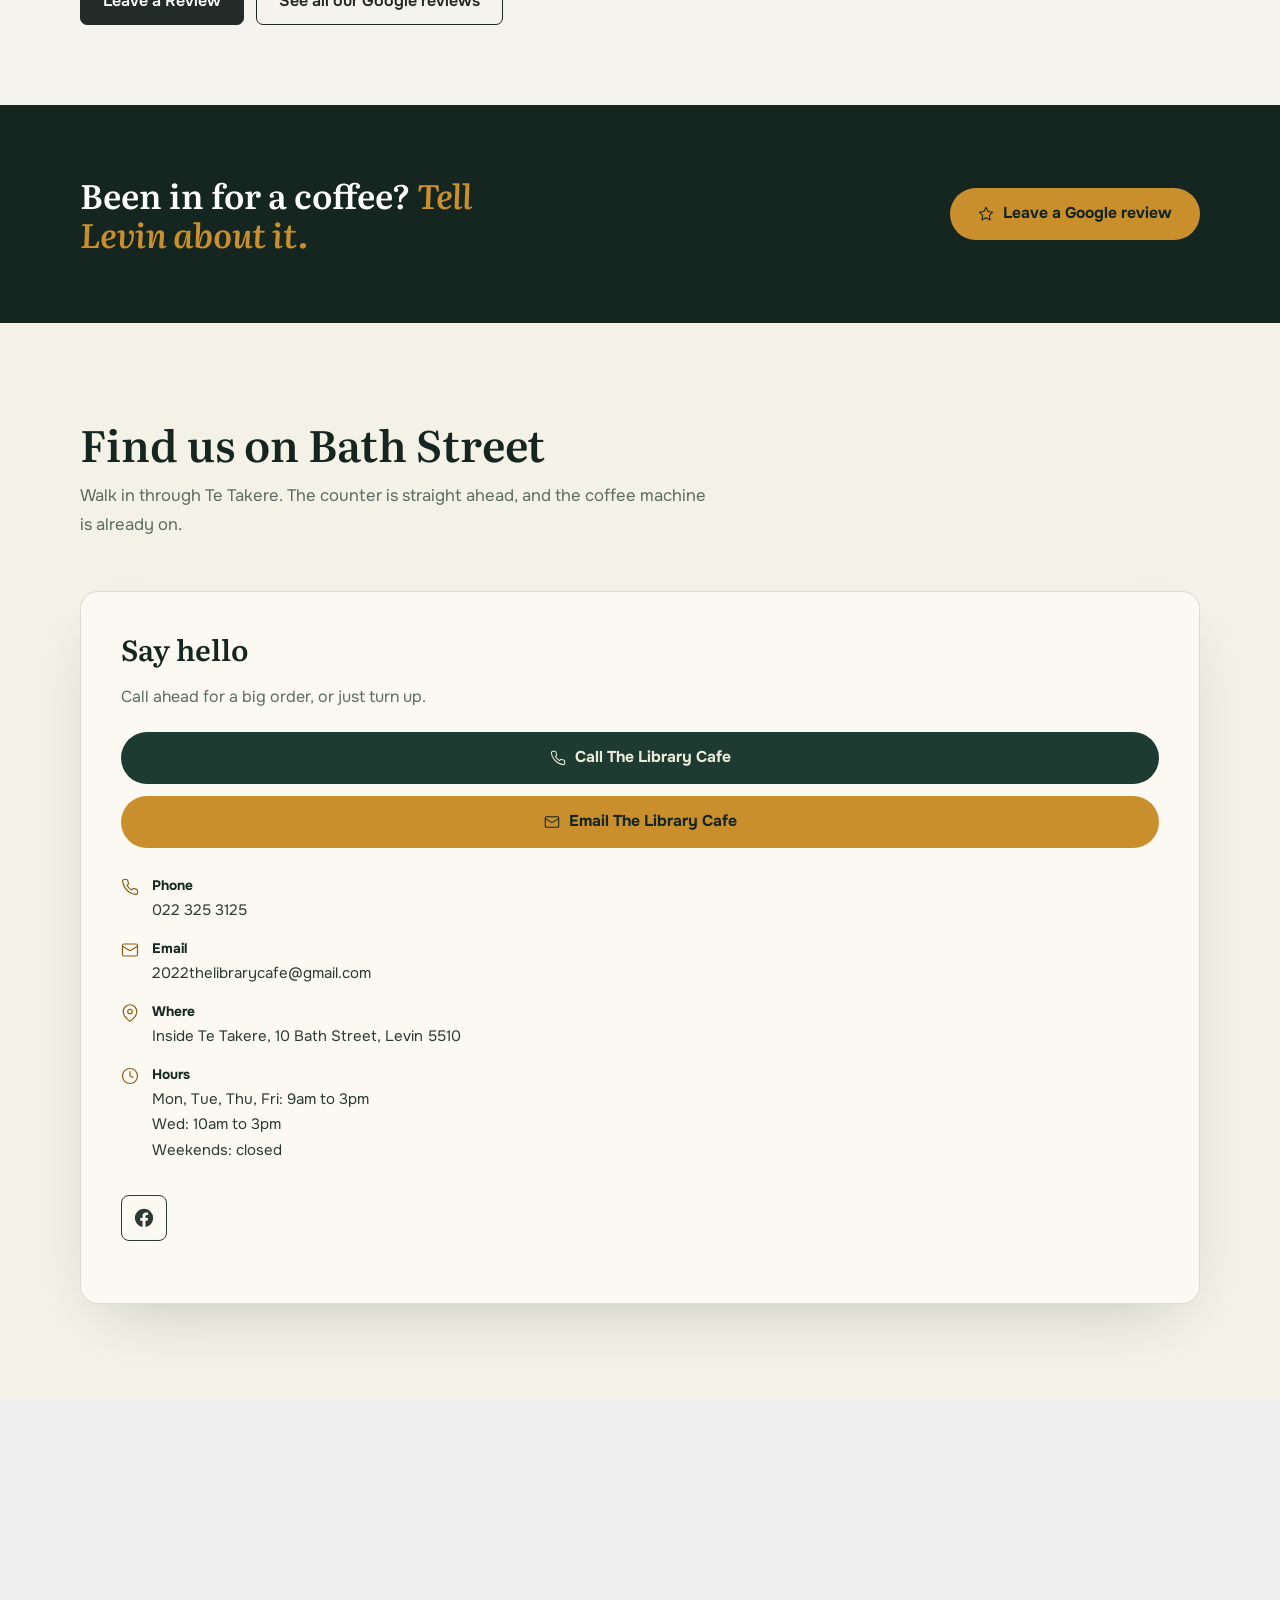
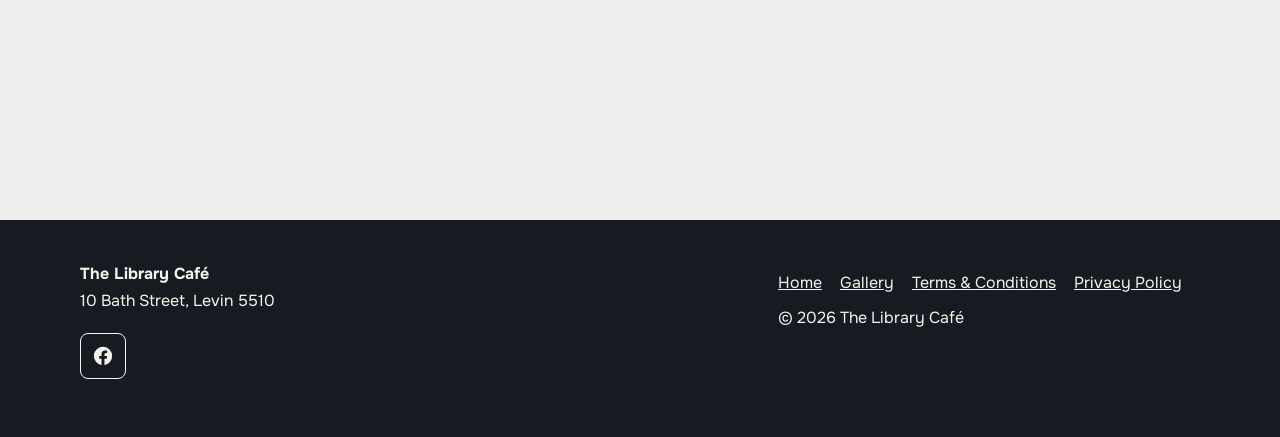
==== commit 8fb00daf: "Move daily and catering menus to their own pages under a Menu drop-down; remove behind-the-counter p" ====
--- a/index.html
+++ b/index.html
@@ -21,8 +21,7 @@
 <nav aria-label="Main" class="nav">
 <a class="logo" href="#top">The <em>Library</em> Cafe</a>
 <ul class="nav-links">
-<li><a href="#services">Menu</a></li>
-<li><a href="#menus">Daily and catering</a></li>
+<li class="has-drop"><button class="drop-btn" aria-expanded="false" aria-haspopup="true" type="button">Menu</button><ul class="drop"><li><a href="menu.html">Daily menu</a></li><li><a href="catering.html">Catering menu</a></li></ul></li>
 <li><a href="#about">About</a></li>
 <li><a href="#reviews">Reviews</a></li>
 <li><a href="#contact">Find us</a></li>
@@ -36,8 +35,8 @@
 </button>
 </nav>
 <div data-mobile-menu="" id="mobile-menu">
-<a href="#services">Menu</a>
-<a href="#menus">Daily and catering</a>
+<a href="menu.html">Daily menu</a>
+<a href="catering.html">Catering menu</a>
 <a href="#about">About</a>
 <a href="#reviews">Reviews</a>
 <a href="#contact">Find us</a>
@@ -129,46 +128,6 @@
 </div>
 </div>
 </section>
-<section id="menus">
-<div class="wrap">
-<div class="sec-head reveal">
-<h2>Daily menu and catering</h2>
-<p>What we make every day, and what we can put together for your next group occasion. Come and enquire, or call Nikki on 022 325 3125.</p>
-</div>
-<div class="menu-grid">
-<details class="menu-card" open>
-<summary>Daily menu</summary>
-<div class="menu-cols">
-<div><h3>Coffee</h3><p>Long black, flat white, latte, cappuccino, mochaccino, americano, chai latte, matcha, hot chocolate</p></div>
-<div><h3>Tea, pot or mug</h3><p>English breakfast, Earl Grey, Bell, Lady Grey, herbal fruit, green tea. Alternative milk available.</p></div>
-<div><h3>Cold drinks</h3><p>Frappe, milkshakes, glass of juice, can</p></div>
-<div><h3>Food</h3><p>Pies, sausage rolls, sandwich packs, panini, muffins, scones, slice range, cheesecake (slice, half or whole), hotdog or pork spare ribs, chocolate bars, yoghurt, fruit, cookies, toasties with extra fillings</p></div>
-<div><h3>Salads</h3><p>Seasonal salad, fruit salad, seafood salad, curry sausages, sweet and sour meatballs, macaroni cheese, trifle</p></div>
-<div><h3>Roast</h3><p>Lamb, pork and chicken</p></div>
-</div>
-</details>
-<details class="menu-card">
-<summary>Catering menu</summary>
-<div class="menu-cols">
-<div><h3>Hot food</h3><ul><li>Half sausage roll <b>$2</b></li><li>Whole sausage roll <b>$3.90</b></li><li>Savouries (mince, or bacon and egg) <b>$2.20</b></li><li>Chicken nibble <b>$2</b></li><li>Samosa or spring roll <b>$1.50</b></li><li>Spinach and feta rolls <b>$3.90</b></li></ul></div>
-<div><h3>Slices</h3><ul><li>Half slice <b>$2.50</b></li><li>Whole slice <b>$4</b></li></ul></div>
-<div><h3>Platters</h3><ul><li>Fruit or vege platter <b>$4 p/p</b></li><li>Cheese and cracker <b>$6.50 p/p</b></li></ul></div>
-<div><h3>Salads, $6.50 to $9</h3><p>Fresh fruit, garden salad, fettuccine, chicken, spinach and avocado, honey soy noodle</p></div>
-<div><h3>Sandwich items</h3><ul><li>Small clubs <b>$1.20</b></li><li>Whole clubs <b>$3.90</b></li><li>Small wrap <b>$3.20</b></li><li>Whole wrap <b>$5</b></li><li>Panini <b>$6</b></li><li>Frankfurter or pork spare rib <b>$6</b></li></ul></div>
-<div><h3>Scones, pikelets and muffins</h3><ul><li>Small scone, pikelet, muffin or lamington: plain <b>$2.20</b>, with jam and cream <b>$2.50</b></li><li>Large scone or muffin: plain <b>$3.90</b>, with jam and cream <b>$4.20</b></li></ul></div>
-<div><h3>Cold drinks</h3><ul><li>Frappe or iced <b>$6.50</b></li><li>Milkshakes <b>$6.50</b></li><li>Can <b>$3</b></li><li>600ml Coke range, Fanta, Sprite, orange juice <b>$4.50</b></li></ul></div>
-<div><h3>Coffees and tea</h3><ul><li>Coffee: small <b>$4</b>, medium <b>$5</b>, large <b>$6</b></li><li>Tea <b>$3.50</b></li><li>Alternative milks (coconut, oat, soy, almond) <b>$1</b></li></ul></div>
-<div><h3>Extras</h3><ul><li>Chocolate bars <b>$3</b></li><li>Cookies <b>$3</b></li><li>Fruit <b>$2</b></li><li>Boiled eggs <b>$2</b></li></ul></div>
-<div><h3>Morning Tea Deal, small lunch <b>$9.90 per person</b></h3><p>1 sweet option, 2 sandwich options, 3 savoury items</p></div>
-<div><h3>Large Lunch Deal <b>$15 p/p</b></h3><p>Seasonal salad, chicken, spinach and feta salad, honey soy noodle salad, macaroni cheese, sweet and sour meatballs, fruit salad, cheesecake, yoghurt and cream</p></div>
-<div><h3>Lunch Deal <b>$12.50 p/p</b></h3><p>1 hot food item, whole slice, whole sandwich item, large scone or savoury mixture</p></div>
-</div>
-<p class="menu-note">Looking for catering options? Come and enquire for your next group occasion.</p>
-</details>
-</div>
-<p class="menu-note"><a class="btn btn-pine" href="tel:+64223253125">Call 022 325 3125</a></p>
-</div>
-</section>
 
 <!-- ABOUT -->
 <section class="about" id="about"><div class="verified-wrap"><img alt="The Library Café logo" class="verified-logo" decoding="async" height="720" loading="lazy" sizes="(max-width: 767px) 100vw, 50vw" src="img/business-logo.jpg" srcset="img/business-logo-480.webp 480w, img/business-logo.jpg 720w" width="720"/></div>
@@ -193,7 +152,7 @@
 </section>
 <!-- CREW -->
 <!-- REVIEWS -->
-<section class="verified-section verified-gallery" id="gallery"><div class="verified-wrap"><h2>From our cafe</h2><div class="verified-grid"><figure><img alt="The Library Café — business photograph" decoding="async" height="718" loading="lazy" sizes="(max-width: 767px) 100vw, 50vw" src="img/business-1.jpg" srcset="img/business-1-480.webp 480w, img/business-1-960.webp 960w, img/business-1.jpg 960w" width="960"/><figcaption>The cafe inside Te Takere</figcaption></figure><figure class="portrait"><img alt="Two staff members smiling behind the counter at The Library Café" decoding="async" height="1080" loading="lazy" sizes="(max-width: 767px) 100vw, 33vw" src="img/team-counter-1080.webp" srcset="img/team-counter-1080.webp 808w, img/team-counter-1920.webp 1440w" width="808"/><figcaption>Behind the counter</figcaption></figure><figure class="portrait"><img alt="Tray of fresh sandwiches in the cabinet, with egg, ham and beetroot fillings" decoding="async" height="1080" loading="lazy" sizes="(max-width: 767px) 100vw, 33vw" src="img/food-sandwiches-1080.webp" srcset="img/food-sandwiches-1080.webp 810w, img/food-sandwiches-1920.webp 1440w" width="810"/><figcaption>Fresh sandwiches</figcaption></figure><figure class="portrait"><img alt="Fruit platter with bananas, grapes, kiwifruit, pear and mandarin" decoding="async" height="1080" loading="lazy" sizes="(max-width: 767px) 100vw, 33vw" src="img/food-fruit-platter-1080.webp" srcset="img/food-fruit-platter-1080.webp 810w, img/food-fruit-platter-1920.webp 1440w" width="810"/><figcaption>Fruit platters</figcaption></figure><figure class="portrait"><img alt="Tray of homemade slices and rocky road in the cabinet" decoding="async" height="1080" loading="lazy" sizes="(max-width: 767px) 100vw, 33vw" src="img/food-slices-1080.webp" srcset="img/food-slices-1080.webp 810w, img/food-slices-1920.webp 1440w" width="810"/><figcaption>Homemade slices</figcaption></figure><figure class="portrait"><img alt="Filled rolls with avocado, beetroot and egg in takeaway boxes" decoding="async" height="1080" loading="lazy" sizes="(max-width: 767px) 100vw, 33vw" src="img/food-rolls-1080.webp" srcset="img/food-rolls-1080.webp 810w, img/food-rolls-1920.webp 1440w" width="810"/><figcaption>Filled rolls</figcaption></figure></div><a class="verified-button" href="gallery.html">Explore the gallery</a></div></section><section class="verified-section" id="reviews"><div class="verified-wrap"><h2>3.5 from 4 Google reviews</h2><p>Selected Google review excerpts and ratings. Dates are shown as Google displayed them on 16 September 2026.</p><div class="verified-grid"><article class="verified-card"><span aria-label="3 out of 5 stars" class="verified-stars"><svg aria-hidden="true" fill="currentColor" stroke="currentColor" viewBox="0 0 24 24"><path d="m12 2 3 6 7 1-5 5 1 7-6-3-6 3 1-7-5-5 7-1z"></path></svg><svg aria-hidden="true" fill="currentColor" stroke="currentColor" viewBox="0 0 24 24"><path d="m12 2 3 6 7 1-5 5 1 7-6-3-6 3 1-7-5-5 7-1z"></path></svg><svg aria-hidden="true" fill="currentColor" stroke="currentColor" viewBox="0 0 24 24"><path d="m12 2 3 6 7 1-5 5 1 7-6-3-6 3 1-7-5-5 7-1z"></path></svg><svg aria-hidden="true" fill="none" stroke="currentColor" viewBox="0 0 24 24"><path d="m12 2 3 6 7 1-5 5 1 7-6-3-6 3 1-7-5-5 7-1z"></path></svg><svg aria-hidden="true" fill="none" stroke="currentColor" viewBox="0 0 24 24"><path d="m12 2 3 6 7 1-5 5 1 7-6-3-6 3 1-7-5-5 7-1z"></path></svg></span><blockquote>“A bit of a mixed bag to be honest.”</blockquote><small>Review excerpt</small><strong>Rosa Dino</strong><small>a week ago · Google</small></article><article class="verified-card"><span aria-label="5 out of 5 stars" class="verified-stars"><svg aria-hidden="true" fill="currentColor" stroke="currentColor" viewBox="0 0 24 24"><path d="m12 2 3 6 7 1-5 5 1 7-6-3-6 3 1-7-5-5 7-1z"></path></svg><svg aria-hidden="true" fill="currentColor" stroke="currentColor" viewBox="0 0 24 24"><path d="m12 2 3 6 7 1-5 5 1 7-6-3-6 3 1-7-5-5 7-1z"></path></svg><svg aria-hidden="true" fill="currentColor" stroke="currentColor" viewBox="0 0 24 24"><path d="m12 2 3 6 7 1-5 5 1 7-6-3-6 3 1-7-5-5 7-1z"></path></svg><svg aria-hidden="true" fill="currentColor" stroke="currentColor" viewBox="0 0 24 24"><path d="m12 2 3 6 7 1-5 5 1 7-6-3-6 3 1-7-5-5 7-1z"></path></svg><svg aria-hidden="true" fill="currentColor" stroke="currentColor" viewBox="0 0 24 24"><path d="m12 2 3 6 7 1-5 5 1 7-6-3-6 3 1-7-5-5 7-1z"></path></svg></span><blockquote>“Consistently the best hot coffee in most of Levin.”</blockquote><small>Review excerpt</small><strong>Brenda SJ</strong><small>a year ago · Google</small></article><article class="verified-card"><span aria-label="5 out of 5 stars" class="verified-stars"><svg aria-hidden="true" fill="currentColor" stroke="currentColor" viewBox="0 0 24 24"><path d="m12 2 3 6 7 1-5 5 1 7-6-3-6 3 1-7-5-5 7-1z"></path></svg><svg aria-hidden="true" fill="currentColor" stroke="currentColor" viewBox="0 0 24 24"><path d="m12 2 3 6 7 1-5 5 1 7-6-3-6 3 1-7-5-5 7-1z"></path></svg><svg aria-hidden="true" fill="currentColor" stroke="currentColor" viewBox="0 0 24 24"><path d="m12 2 3 6 7 1-5 5 1 7-6-3-6 3 1-7-5-5 7-1z"></path></svg><svg aria-hidden="true" fill="currentColor" stroke="currentColor" viewBox="0 0 24 24"><path d="m12 2 3 6 7 1-5 5 1 7-6-3-6 3 1-7-5-5 7-1z"></path></svg><svg aria-hidden="true" fill="currentColor" stroke="currentColor" viewBox="0 0 24 24"><path d="m12 2 3 6 7 1-5 5 1 7-6-3-6 3 1-7-5-5 7-1z"></path></svg></span><blockquote>“Delicious homemade goodies”</blockquote><small>Review excerpt</small><strong>myriam jellouli</strong><small>11 hours ago · Google</small></article></div><div class="verified-actions"><a class="verified-button primary" href="https://search.google.com/local/writereview?placeid=ChIJ_R_BsefzQG0RmdmjbcI7Xoc" rel="noopener" target="_blank">Leave a Review</a><a class="verified-button" href="https://search.google.com/local/reviews?placeid=ChIJ_R_BsefzQG0RmdmjbcI7Xoc" rel="noopener" target="_blank">See all our Google reviews</a></div></div></section>
+<section class="verified-section verified-gallery" id="gallery"><div class="verified-wrap"><h2>From our cafe</h2><div class="verified-grid"><figure><img alt="The Library Café — business photograph" decoding="async" height="718" loading="lazy" sizes="(max-width: 767px) 100vw, 50vw" src="img/business-1.jpg" srcset="img/business-1-480.webp 480w, img/business-1-960.webp 960w, img/business-1.jpg 960w" width="960"/><figcaption>The cafe inside Te Takere</figcaption></figure><figure class="portrait"><img alt="Tray of fresh sandwiches in the cabinet, with egg, ham and beetroot fillings" decoding="async" height="1080" loading="lazy" sizes="(max-width: 767px) 100vw, 33vw" src="img/food-sandwiches-1080.webp" srcset="img/food-sandwiches-1080.webp 810w, img/food-sandwiches-1920.webp 1440w" width="810"/><figcaption>Fresh sandwiches</figcaption></figure><figure class="portrait"><img alt="Fruit platter with bananas, grapes, kiwifruit, pear and mandarin" decoding="async" height="1080" loading="lazy" sizes="(max-width: 767px) 100vw, 33vw" src="img/food-fruit-platter-1080.webp" srcset="img/food-fruit-platter-1080.webp 810w, img/food-fruit-platter-1920.webp 1440w" width="810"/><figcaption>Fruit platters</figcaption></figure><figure class="portrait"><img alt="Tray of homemade slices and rocky road in the cabinet" decoding="async" height="1080" loading="lazy" sizes="(max-width: 767px) 100vw, 33vw" src="img/food-slices-1080.webp" srcset="img/food-slices-1080.webp 810w, img/food-slices-1920.webp 1440w" width="810"/><figcaption>Homemade slices</figcaption></figure><figure class="portrait"><img alt="Filled rolls with avocado, beetroot and egg in takeaway boxes" decoding="async" height="1080" loading="lazy" sizes="(max-width: 767px) 100vw, 33vw" src="img/food-rolls-1080.webp" srcset="img/food-rolls-1080.webp 810w, img/food-rolls-1920.webp 1440w" width="810"/><figcaption>Filled rolls</figcaption></figure></div><a class="verified-button" href="gallery.html">Explore the gallery</a></div></section><section class="verified-section" id="reviews"><div class="verified-wrap"><h2>3.5 from 4 Google reviews</h2><p>Selected Google review excerpts and ratings. Dates are shown as Google displayed them on 16 September 2026.</p><div class="verified-grid"><article class="verified-card"><span aria-label="3 out of 5 stars" class="verified-stars"><svg aria-hidden="true" fill="currentColor" stroke="currentColor" viewBox="0 0 24 24"><path d="m12 2 3 6 7 1-5 5 1 7-6-3-6 3 1-7-5-5 7-1z"></path></svg><svg aria-hidden="true" fill="currentColor" stroke="currentColor" viewBox="0 0 24 24"><path d="m12 2 3 6 7 1-5 5 1 7-6-3-6 3 1-7-5-5 7-1z"></path></svg><svg aria-hidden="true" fill="currentColor" stroke="currentColor" viewBox="0 0 24 24"><path d="m12 2 3 6 7 1-5 5 1 7-6-3-6 3 1-7-5-5 7-1z"></path></svg><svg aria-hidden="true" fill="none" stroke="currentColor" viewBox="0 0 24 24"><path d="m12 2 3 6 7 1-5 5 1 7-6-3-6 3 1-7-5-5 7-1z"></path></svg><svg aria-hidden="true" fill="none" stroke="currentColor" viewBox="0 0 24 24"><path d="m12 2 3 6 7 1-5 5 1 7-6-3-6 3 1-7-5-5 7-1z"></path></svg></span><blockquote>“A bit of a mixed bag to be honest.”</blockquote><small>Review excerpt</small><strong>Rosa Dino</strong><small>a week ago · Google</small></article><article class="verified-card"><span aria-label="5 out of 5 stars" class="verified-stars"><svg aria-hidden="true" fill="currentColor" stroke="currentColor" viewBox="0 0 24 24"><path d="m12 2 3 6 7 1-5 5 1 7-6-3-6 3 1-7-5-5 7-1z"></path></svg><svg aria-hidden="true" fill="currentColor" stroke="currentColor" viewBox="0 0 24 24"><path d="m12 2 3 6 7 1-5 5 1 7-6-3-6 3 1-7-5-5 7-1z"></path></svg><svg aria-hidden="true" fill="currentColor" stroke="currentColor" viewBox="0 0 24 24"><path d="m12 2 3 6 7 1-5 5 1 7-6-3-6 3 1-7-5-5 7-1z"></path></svg><svg aria-hidden="true" fill="currentColor" stroke="currentColor" viewBox="0 0 24 24"><path d="m12 2 3 6 7 1-5 5 1 7-6-3-6 3 1-7-5-5 7-1z"></path></svg><svg aria-hidden="true" fill="currentColor" stroke="currentColor" viewBox="0 0 24 24"><path d="m12 2 3 6 7 1-5 5 1 7-6-3-6 3 1-7-5-5 7-1z"></path></svg></span><blockquote>“Consistently the best hot coffee in most of Levin.”</blockquote><small>Review excerpt</small><strong>Brenda SJ</strong><small>a year ago · Google</small></article><article class="verified-card"><span aria-label="5 out of 5 stars" class="verified-stars"><svg aria-hidden="true" fill="currentColor" stroke="currentColor" viewBox="0 0 24 24"><path d="m12 2 3 6 7 1-5 5 1 7-6-3-6 3 1-7-5-5 7-1z"></path></svg><svg aria-hidden="true" fill="currentColor" stroke="currentColor" viewBox="0 0 24 24"><path d="m12 2 3 6 7 1-5 5 1 7-6-3-6 3 1-7-5-5 7-1z"></path></svg><svg aria-hidden="true" fill="currentColor" stroke="currentColor" viewBox="0 0 24 24"><path d="m12 2 3 6 7 1-5 5 1 7-6-3-6 3 1-7-5-5 7-1z"></path></svg><svg aria-hidden="true" fill="currentColor" stroke="currentColor" viewBox="0 0 24 24"><path d="m12 2 3 6 7 1-5 5 1 7-6-3-6 3 1-7-5-5 7-1z"></path></svg><svg aria-hidden="true" fill="currentColor" stroke="currentColor" viewBox="0 0 24 24"><path d="m12 2 3 6 7 1-5 5 1 7-6-3-6 3 1-7-5-5 7-1z"></path></svg></span><blockquote>“Delicious homemade goodies”</blockquote><small>Review excerpt</small><strong>myriam jellouli</strong><small>11 hours ago · Google</small></article></div><div class="verified-actions"><a class="verified-button primary" href="https://search.google.com/local/writereview?placeid=ChIJ_R_BsefzQG0RmdmjbcI7Xoc" rel="noopener" target="_blank">Leave a Review</a><a class="verified-button" href="https://search.google.com/local/reviews?placeid=ChIJ_R_BsefzQG0RmdmjbcI7Xoc" rel="noopener" target="_blank">See all our Google reviews</a></div></div></section>
 <!-- REVIEW BANNER -->
 <section aria-label="Leave a review" class="banner">
 <div class="wrap banner-inner reveal">
--- a/styles.css
+++ b/styles.css
@@ -228,3 +228,14 @@
 .menu-note{margin:6px 0 18px}
 @media(max-width:900px){.menu-cols{grid-template-columns:repeat(2,minmax(0,1fr))}}
 @media(max-width:600px){.menu-cols{grid-template-columns:1fr}.menu-card{padding:6px 16px}}
+.has-drop{position:relative}
+.drop-btn{background:none;border:0;min-width:0;min-height:0;padding:0;font:inherit;font-size:.92rem;font-weight:500;color:var(--on-dark-soft);cursor:pointer}
+.drop-btn:after{content:"";display:inline-block;margin-left:7px;width:6px;height:6px;border-right:1.5px solid currentColor;border-bottom:1.5px solid currentColor;transform:translateY(-2px) rotate(45deg)}
+.has-drop:hover .drop-btn,.drop-btn:focus-visible{color:#fff}
+.drop{display:none;position:absolute;top:100%;left:-16px;min-width:190px;margin:0;padding:8px;list-style:none;background:#14261f;border:1px solid var(--line-dark);border-radius:10px;box-shadow:0 12px 30px #0006}
+.has-drop:hover .drop,.has-drop:focus-within .drop,.has-drop.open .drop{display:block}
+.drop a{display:block;padding:10px 12px;border-radius:6px;white-space:nowrap}
+.drop a:hover{background:#ffffff14}
+.has-drop:before{content:"";position:absolute;left:0;right:0;top:100%;height:14px}
+.menu-page .menu-card{margin:24px 0;padding:8px 24px 12px}
+.menu-title{font-size:1.5rem;margin:14px 0 6px}
